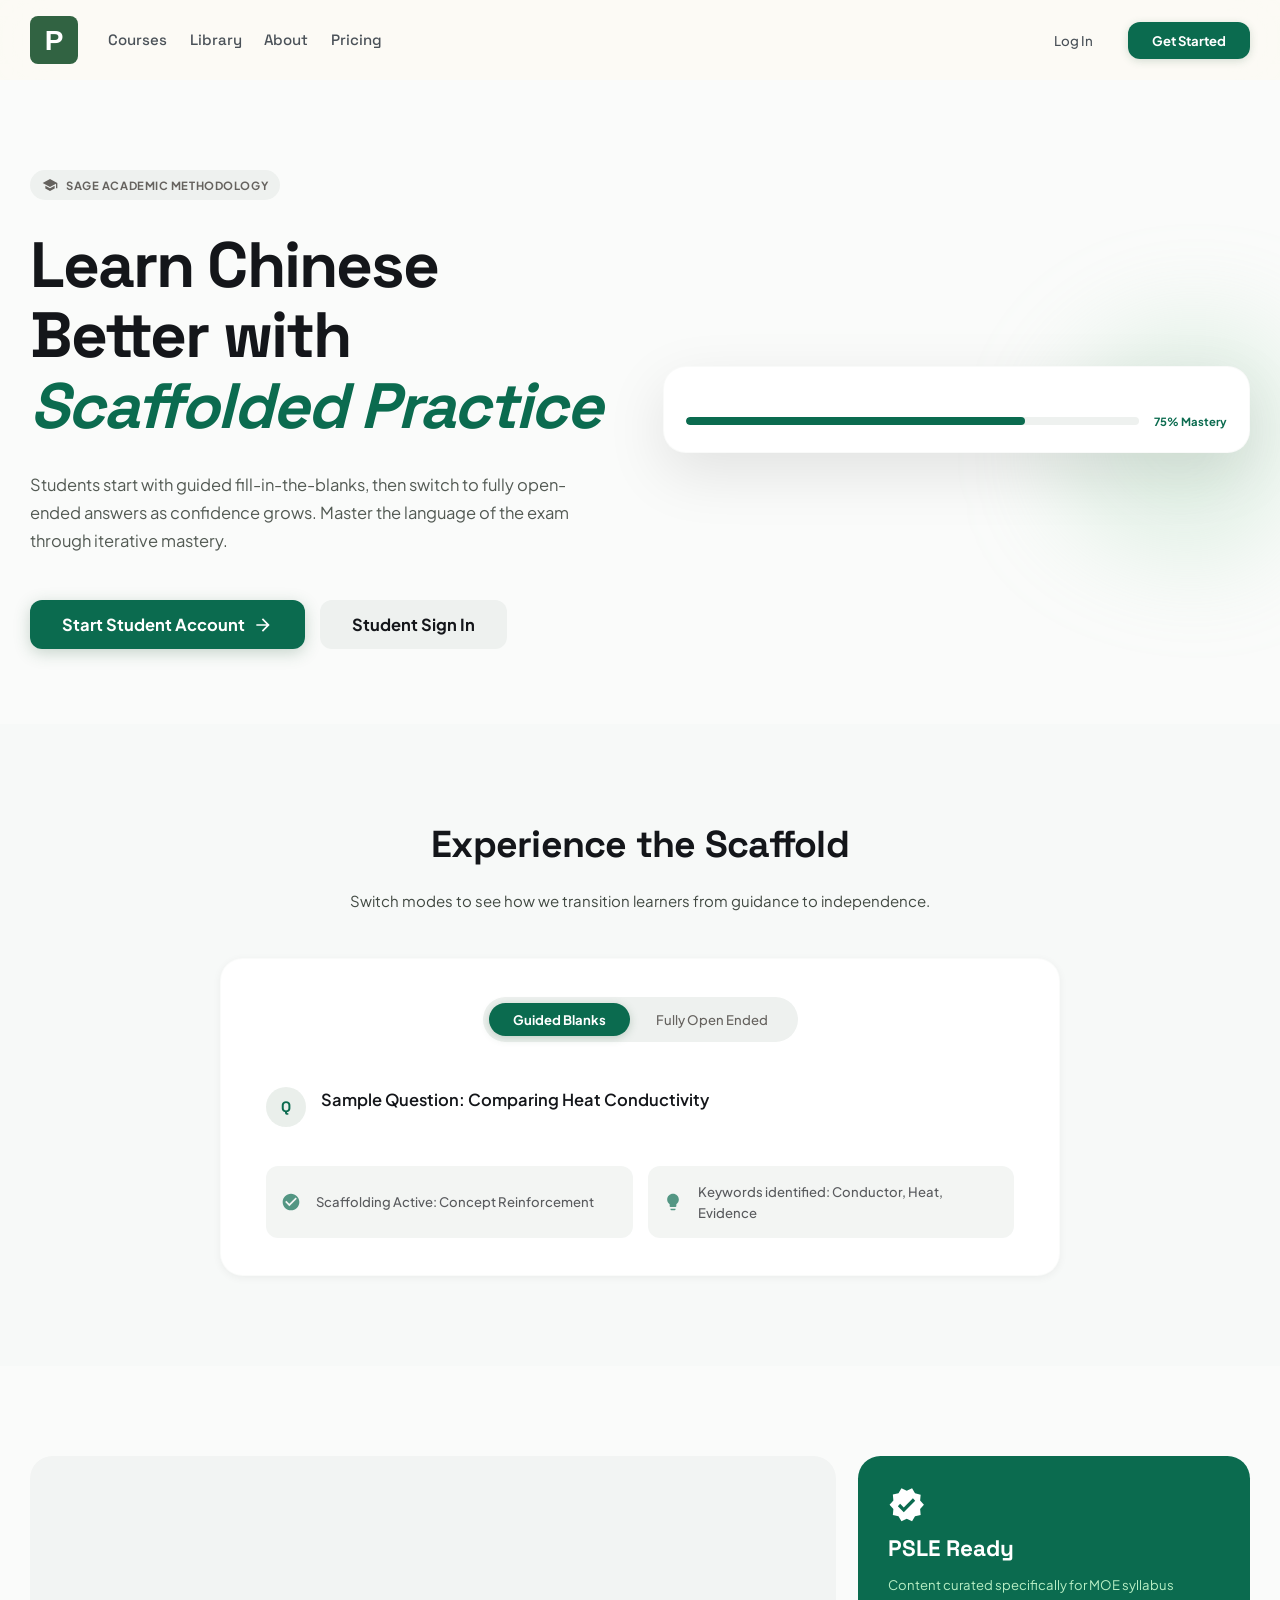
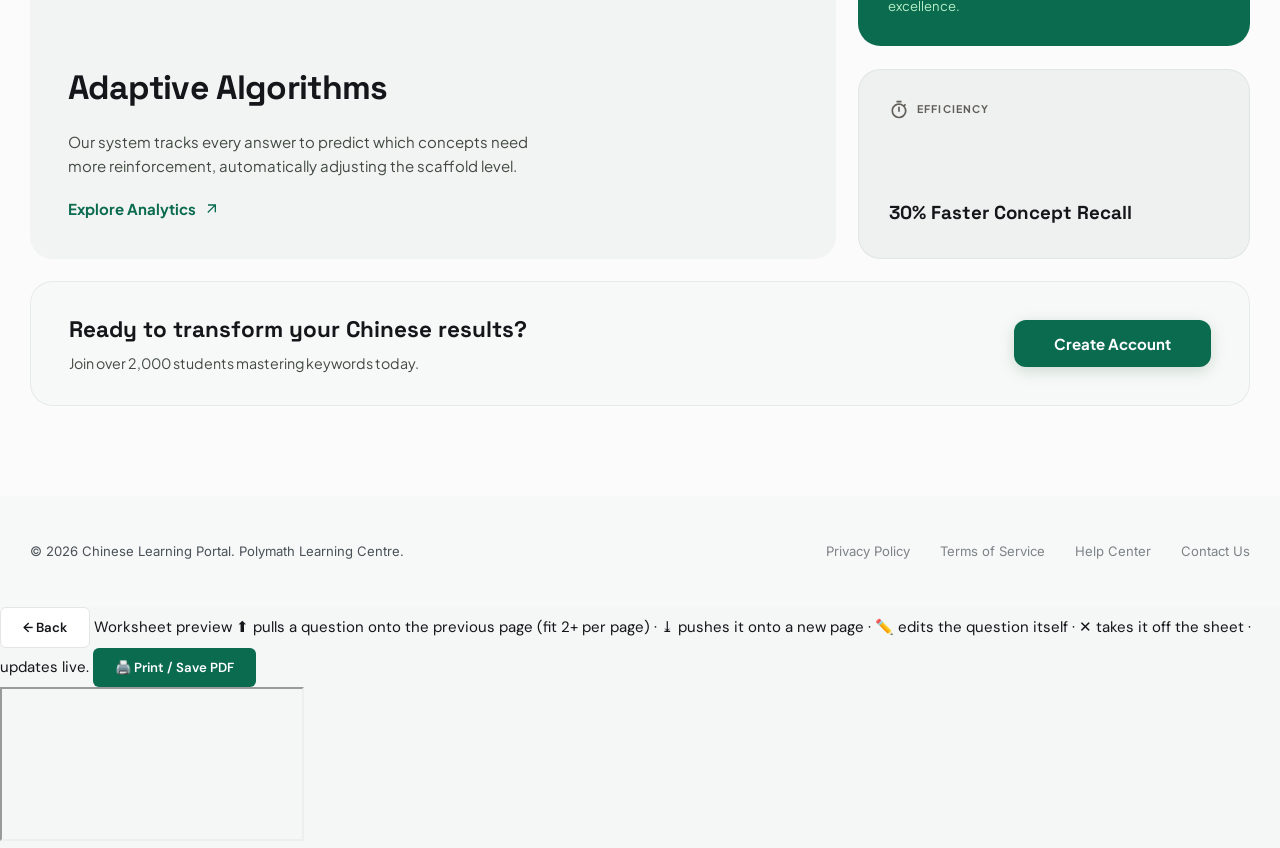
==== index.html @ 42155f30 "⏳ Give a ⚡ Rapid add batch a release date (v2.33.0) A 📅 picker beside the pad's 📚 level picker. Ever" ====
<!DOCTYPE html>
<html lang="en">
<head>
<meta charset="UTF-8">
<meta name="viewport" content="width=device-width, initial-scale=1.0">
<title>Chinese Learning Portal — Polymath Learning Centre</title>
<link rel="preconnect" href="https://dl.dropboxusercontent.com" crossorigin>
<link rel="dns-prefetch" href="https://dl.dropboxusercontent.com">
<link rel="preconnect" href="https://drive.google.com" crossorigin>
<link rel="preconnect" href="https://lh3.googleusercontent.com" crossorigin>
<link rel="preconnect" href="https://drive.usercontent.google.com" crossorigin>
<link rel="dns-prefetch" href="https://lh3.googleusercontent.com">
<!-- Start fetching the app module immediately. Without this the browser only
     discovers app.js once it has parsed its way down to the <script> tag near
     the end of the document, so the download would start hundreds of ms late. -->
<link rel="modulepreload" href="app.js">
<link rel="preconnect" href="https://fonts.googleapis.com">
<link rel="preconnect" href="https://fonts.gstatic.com" crossorigin>
<!-- EVERY screen font in ONE request, and it does not block the first paint:
     the sheet is fetched as `print` (which the browser never renders against)
     and flipped to `all` once it lands. Combined with display=swap this means
     text is on screen immediately in the fallback face and upgrades in place,
     instead of the page staying blank until Google Fonts answers — which is
     what used to hold first paint for seconds on a slow school network.
     Weight 300 is not requested: nothing in this app uses it. -->
<link rel="stylesheet" media="print" onload="this.media='all'" href="https://fonts.googleapis.com/css2?family=Cinzel:wght@500;700;900&family=DM+Sans:wght@400;500;600;700&family=Inter:wght@400;500;600&family=Plus+Jakarta+Sans:wght@400;500;600;700&family=Space+Grotesk:wght@400;500;600;700&family=Space+Mono:wght@400;700&display=swap">
<noscript><link rel="stylesheet" href="https://fonts.googleapis.com/css2?family=Cinzel:wght@500;700;900&family=DM+Sans:wght@400;500;600;700&family=Inter:wght@400;500;600&family=Plus+Jakarta+Sans:wght@400;500;600;700&family=Space+Grotesk:wght@400;500;600;700&family=Space+Mono:wght@400;700&display=swap"></noscript>
<!-- Crimson Pro is used by exactly two rules, both on the printed worksheet
     cover, so it is a genuine print-only sheet: 137 KB that a student reading
     the screen never downloads. -->
<link rel="stylesheet" media="print" href="https://fonts.googleapis.com/css2?family=Crimson+Pro:ital,wght@0,400;0,600;0,700;1,400&display=swap">

<!-- Tailwind, prebuilt. This used to be <script src="cdn.tailwindcss.com">:
     the Play CDN, which ships a full CSS compiler to the browser, scans the
     whole DOM on every load and generates this stylesheet on the student's
     phone. Tailwind's own docs say not to use it in production. The app uses
     no Tailwind utility classes at all — the only thing it needed was the
     @tailwindcss/forms base layer, which styles every input/select/checkbox
     in the app. That is what follows, generated by the real Tailwind CLI from
     the same config, and it sits where the CDN injected its <style> so the
     cascade is unchanged. Regenerate with the config in docs/tailwind/. -->
<style>*,:after,:before{--tw-border-spacing-x:0;--tw-border-spacing-y:0;--tw-translate-x:0;--tw-translate-y:0;--tw-rotate:0;--tw-skew-x:0;--tw-skew-y:0;--tw-scale-x:1;--tw-scale-y:1;--tw-pan-x: ;--tw-pan-y: ;--tw-pinch-zoom: ;--tw-scroll-snap-strictness:proximity;--tw-gradient-from-position: ;--tw-gradient-via-position: ;--tw-gradient-to-position: ;--tw-ordinal: ;--tw-slashed-zero: ;--tw-numeric-figure: ;--tw-numeric-spacing: ;--tw-numeric-fraction: ;--tw-ring-inset: ;--tw-ring-offset-width:0px;--tw-ring-offset-color:#fff;--tw-ring-color:rgba(59,130,246,.5);--tw-ring-offset-shadow:0 0 #0000;--tw-ring-shadow:0 0 #0000;--tw-shadow:0 0 #0000;--tw-shadow-colored:0 0 #0000;--tw-blur: ;--tw-brightness: ;--tw-contrast: ;--tw-grayscale: ;--tw-hue-rotate: ;--tw-invert: ;--tw-saturate: ;--tw-sepia: ;--tw-drop-shadow: ;--tw-backdrop-blur: ;--tw-backdrop-brightness: ;--tw-backdrop-contrast: ;--tw-backdrop-grayscale: ;--tw-backdrop-hue-rotate: ;--tw-backdrop-invert: ;--tw-backdrop-opacity: ;--tw-backdrop-saturate: ;--tw-backdrop-sepia: ;--tw-contain-size: ;--tw-contain-layout: ;--tw-contain-paint: ;--tw-contain-style: }::backdrop{--tw-border-spacing-x:0;--tw-border-spacing-y:0;--tw-translate-x:0;--tw-translate-y:0;--tw-rotate:0;--tw-skew-x:0;--tw-skew-y:0;--tw-scale-x:1;--tw-scale-y:1;--tw-pan-x: ;--tw-pan-y: ;--tw-pinch-zoom: ;--tw-scroll-snap-strictness:proximity;--tw-gradient-from-position: ;--tw-gradient-via-position: ;--tw-gradient-to-position: ;--tw-ordinal: ;--tw-slashed-zero: ;--tw-numeric-figure: ;--tw-numeric-spacing: ;--tw-numeric-fraction: ;--tw-ring-inset: ;--tw-ring-offset-width:0px;--tw-ring-offset-color:#fff;--tw-ring-color:rgba(59,130,246,.5);--tw-ring-offset-shadow:0 0 #0000;--tw-ring-shadow:0 0 #0000;--tw-shadow:0 0 #0000;--tw-shadow-colored:0 0 #0000;--tw-blur: ;--tw-brightness: ;--tw-contrast: ;--tw-grayscale: ;--tw-hue-rotate: ;--tw-invert: ;--tw-saturate: ;--tw-sepia: ;--tw-drop-shadow: ;--tw-backdrop-blur: ;--tw-backdrop-brightness: ;--tw-backdrop-contrast: ;--tw-backdrop-grayscale: ;--tw-backdrop-hue-rotate: ;--tw-backdrop-invert: ;--tw-backdrop-opacity: ;--tw-backdrop-saturate: ;--tw-backdrop-sepia: ;--tw-contain-size: ;--tw-contain-layout: ;--tw-contain-paint: ;--tw-contain-style: }[multiple],[type=date],[type=datetime-local],[type=email],[type=month],[type=number],[type=password],[type=search],[type=tel],[type=text],[type=time],[type=url],[type=week],input:where(:not([type])),select,textarea{-webkit-appearance:none;-moz-appearance:none;appearance:none;background-color:#fff;border-color:#6b7280;border-width:1px;border-radius:0;padding:.5rem .75rem;font-size:1rem;line-height:1.5rem;--tw-shadow:0 0 #0000}[multiple]:focus,[type=date]:focus,[type=datetime-local]:focus,[type=email]:focus,[type=month]:focus,[type=number]:focus,[type=password]:focus,[type=search]:focus,[type=tel]:focus,[type=text]:focus,[type=time]:focus,[type=url]:focus,[type=week]:focus,input:where(:not([type])):focus,select:focus,textarea:focus{outline:2px solid transparent;outline-offset:2px;--tw-ring-inset:var(--tw-empty,/*!*/ /*!*/);--tw-ring-offset-width:0px;--tw-ring-offset-color:#fff;--tw-ring-color:#2563eb;--tw-ring-offset-shadow:var(--tw-ring-inset) 0 0 0 var(--tw-ring-offset-width) var(--tw-ring-offset-color);--tw-ring-shadow:var(--tw-ring-inset) 0 0 0 calc(1px + var(--tw-ring-offset-width)) var(--tw-ring-color);box-shadow:var(--tw-ring-offset-shadow),var(--tw-ring-shadow),var(--tw-shadow);border-color:#2563eb}input::-moz-placeholder,textarea::-moz-placeholder{color:#6b7280;opacity:1}input::placeholder,textarea::placeholder{color:#6b7280;opacity:1}::-webkit-datetime-edit-fields-wrapper{padding:0}::-webkit-date-and-time-value{min-height:1.5em;text-align:inherit}::-webkit-datetime-edit{display:inline-flex}::-webkit-datetime-edit,::-webkit-datetime-edit-day-field,::-webkit-datetime-edit-hour-field,::-webkit-datetime-edit-meridiem-field,::-webkit-datetime-edit-millisecond-field,::-webkit-datetime-edit-minute-field,::-webkit-datetime-edit-month-field,::-webkit-datetime-edit-second-field,::-webkit-datetime-edit-year-field{padding-top:0;padding-bottom:0}select{background-image:url("data:image/svg+xml;charset=utf-8,%3Csvg xmlns='http://www.w3.org/2000/svg' fill='none' viewBox='0 0 20 20'%3E%3Cpath stroke='%236b7280' stroke-linecap='round' stroke-linejoin='round' stroke-width='1.5' d='m6 8 4 4 4-4'/%3E%3C/svg%3E");background-position:right .5rem center;background-repeat:no-repeat;background-size:1.5em 1.5em;padding-right:2.5rem;-webkit-print-color-adjust:exact;print-color-adjust:exact}[multiple],[size]:where(select:not([size="1"])){background-image:none;background-position:0 0;background-repeat:unset;background-size:initial;padding-right:.75rem;-webkit-print-color-adjust:unset;print-color-adjust:unset}[type=checkbox],[type=radio]{-webkit-appearance:none;-moz-appearance:none;appearance:none;padding:0;-webkit-print-color-adjust:exact;print-color-adjust:exact;display:inline-block;vertical-align:middle;background-origin:border-box;-webkit-user-select:none;-moz-user-select:none;user-select:none;flex-shrink:0;height:1rem;width:1rem;color:#2563eb;background-color:#fff;border-color:#6b7280;border-width:1px;--tw-shadow:0 0 #0000}[type=checkbox]{border-radius:0}[type=radio]{border-radius:100%}[type=checkbox]:focus,[type=radio]:focus{outline:2px solid transparent;outline-offset:2px;--tw-ring-inset:var(--tw-empty,/*!*/ /*!*/);--tw-ring-offset-width:2px;--tw-ring-offset-color:#fff;--tw-ring-color:#2563eb;--tw-ring-offset-shadow:var(--tw-ring-inset) 0 0 0 var(--tw-ring-offset-width) var(--tw-ring-offset-color);--tw-ring-shadow:var(--tw-ring-inset) 0 0 0 calc(2px + var(--tw-ring-offset-width)) var(--tw-ring-color);box-shadow:var(--tw-ring-offset-shadow),var(--tw-ring-shadow),var(--tw-shadow)}[type=checkbox]:checked,[type=radio]:checked{border-color:transparent;background-color:currentColor;background-size:100% 100%;background-position:50%;background-repeat:no-repeat}[type=checkbox]:checked{background-image:url("data:image/svg+xml;charset=utf-8,%3Csvg xmlns='http://www.w3.org/2000/svg' fill='%23fff' viewBox='0 0 16 16'%3E%3Cpath d='M12.207 4.793a1 1 0 0 1 0 1.414l-5 5a1 1 0 0 1-1.414 0l-2-2a1 1 0 0 1 1.414-1.414L6.5 9.086l4.293-4.293a1 1 0 0 1 1.414 0'/%3E%3C/svg%3E")}@media (forced-colors:active) {[type=checkbox]:checked{-webkit-appearance:auto;-moz-appearance:auto;appearance:auto}}[type=radio]:checked{background-image:url("data:image/svg+xml;charset=utf-8,%3Csvg xmlns='http://www.w3.org/2000/svg' fill='%23fff' viewBox='0 0 16 16'%3E%3Ccircle cx='8' cy='8' r='3'/%3E%3C/svg%3E")}@media (forced-colors:active) {[type=radio]:checked{-webkit-appearance:auto;-moz-appearance:auto;appearance:auto}}[type=checkbox]:checked:focus,[type=checkbox]:checked:hover,[type=radio]:checked:focus,[type=radio]:checked:hover{border-color:transparent;background-color:currentColor}[type=checkbox]:indeterminate{background-image:url("data:image/svg+xml;charset=utf-8,%3Csvg xmlns='http://www.w3.org/2000/svg' fill='none' viewBox='0 0 16 16'%3E%3Cpath stroke='%23fff' stroke-linecap='round' stroke-linejoin='round' stroke-width='2' d='M4 8h8'/%3E%3C/svg%3E");border-color:transparent;background-color:currentColor;background-size:100% 100%;background-position:50%;background-repeat:no-repeat}@media (forced-colors:active) {[type=checkbox]:indeterminate{-webkit-appearance:auto;-moz-appearance:auto;appearance:auto}}[type=checkbox]:indeterminate:focus,[type=checkbox]:indeterminate:hover{border-color:transparent;background-color:currentColor}[type=file]{background:unset;border-color:inherit;border-width:0;border-radius:0;padding:0;font-size:unset;line-height:inherit}[type=file]:focus{outline:1px solid ButtonText;outline:1px auto -webkit-focus-ring-color}.\!container{width:100%!important}.container{width:100%}@media (min-width:640px){.\!container{max-width:640px!important}.container{max-width:640px}}@media (min-width:768px){.\!container{max-width:768px!important}.container{max-width:768px}}@media (min-width:1024px){.\!container{max-width:1024px!important}.container{max-width:1024px}}@media (min-width:1280px){.\!container{max-width:1280px!important}.container{max-width:1280px}}@media (min-width:1536px){.\!container{max-width:1536px!important}.container{max-width:1536px}}.form-input,.form-multiselect,.form-select,.form-textarea{-webkit-appearance:none;-moz-appearance:none;appearance:none;background-color:#fff;border-color:#6b7280;border-width:1px;border-radius:0;padding:.5rem .75rem;font-size:1rem;line-height:1.5rem;--tw-shadow:0 0 #0000}.form-input:focus,.form-multiselect:focus,.form-select:focus,.form-textarea:focus{outline:2px solid transparent;outline-offset:2px;--tw-ring-inset:var(--tw-empty,/*!*/ /*!*/);--tw-ring-offset-width:0px;--tw-ring-offset-color:#fff;--tw-ring-color:#2563eb;--tw-ring-offset-shadow:var(--tw-ring-inset) 0 0 0 var(--tw-ring-offset-width) var(--tw-ring-offset-color);--tw-ring-shadow:var(--tw-ring-inset) 0 0 0 calc(1px + var(--tw-ring-offset-width)) var(--tw-ring-color);box-shadow:var(--tw-ring-offset-shadow),var(--tw-ring-shadow),var(--tw-shadow);border-color:#2563eb}.form-input::-moz-placeholder,.form-textarea::-moz-placeholder{color:#6b7280;opacity:1}.form-input::placeholder,.form-textarea::placeholder{color:#6b7280;opacity:1}.form-input::-webkit-datetime-edit-fields-wrapper{padding:0}.form-input::-webkit-date-and-time-value{min-height:1.5em;text-align:inherit}.form-input::-webkit-datetime-edit{display:inline-flex}.form-input::-webkit-datetime-edit,.form-input::-webkit-datetime-edit-day-field,.form-input::-webkit-datetime-edit-hour-field,.form-input::-webkit-datetime-edit-meridiem-field,.form-input::-webkit-datetime-edit-millisecond-field,.form-input::-webkit-datetime-edit-minute-field,.form-input::-webkit-datetime-edit-month-field,.form-input::-webkit-datetime-edit-second-field,.form-input::-webkit-datetime-edit-year-field{padding-top:0;padding-bottom:0}.form-select{background-image:url("data:image/svg+xml;charset=utf-8,%3Csvg xmlns='http://www.w3.org/2000/svg' fill='none' viewBox='0 0 20 20'%3E%3Cpath stroke='%236b7280' stroke-linecap='round' stroke-linejoin='round' stroke-width='1.5' d='m6 8 4 4 4-4'/%3E%3C/svg%3E");background-position:right .5rem center;background-repeat:no-repeat;background-size:1.5em 1.5em;padding-right:2.5rem;-webkit-print-color-adjust:exact;print-color-adjust:exact}.form-select:where([size]:not([size="1"])){background-image:none;background-position:0 0;background-repeat:unset;background-size:initial;padding-right:.75rem;-webkit-print-color-adjust:unset;print-color-adjust:unset}.visible{visibility:visible}.invisible{visibility:hidden}.collapse{visibility:collapse}.fixed{position:fixed}.absolute{position:absolute}.relative{position:relative}.sticky{position:sticky}.top-5{top:1.25rem}.\!block{display:block!important}.block{display:block}.inline{display:inline}.flex{display:flex}.\!table{display:table!important}.table{display:table}.flow-root{display:flow-root}.\!grid{display:grid!important}.grid{display:grid}.contents{display:contents}.\!hidden{display:none!important}.hidden{display:none}.flex-shrink,.shrink{flex-shrink:1}.grow{flex-grow:1}.border-collapse{border-collapse:collapse}.transform{transform:translate(var(--tw-translate-x),var(--tw-translate-y)) rotate(var(--tw-rotate)) skewX(var(--tw-skew-x)) skewY(var(--tw-skew-y)) scaleX(var(--tw-scale-x)) scaleY(var(--tw-scale-y))}.select-all{-webkit-user-select:all;-moz-user-select:all;user-select:all}.resize{resize:both}.flex-wrap{flex-wrap:wrap}.truncate{overflow:hidden;text-overflow:ellipsis;white-space:nowrap}.rounded{border-radius:.125rem}.border{border-width:1px}.uppercase{text-transform:uppercase}.italic{font-style:italic}.underline{text-decoration-line:underline}.shadow{--tw-shadow:0 1px 3px 0 rgba(0,0,0,.1),0 1px 2px -1px rgba(0,0,0,.1);--tw-shadow-colored:0 1px 3px 0 var(--tw-shadow-color),0 1px 2px -1px var(--tw-shadow-color);box-shadow:var(--tw-ring-offset-shadow,0 0 #0000),var(--tw-ring-shadow,0 0 #0000),var(--tw-shadow)}.outline{outline-style:solid}.ring{--tw-ring-offset-shadow:var(--tw-ring-inset) 0 0 0 var(--tw-ring-offset-width) var(--tw-ring-offset-color);--tw-ring-shadow:var(--tw-ring-inset) 0 0 0 calc(3px + var(--tw-ring-offset-width)) var(--tw-ring-color);box-shadow:var(--tw-ring-offset-shadow),var(--tw-ring-shadow),var(--tw-shadow,0 0 #0000)}.blur{--tw-blur:blur(8px)}.blur,.drop-shadow{filter:var(--tw-blur) var(--tw-brightness) var(--tw-contrast) var(--tw-grayscale) var(--tw-hue-rotate) var(--tw-invert) var(--tw-saturate) var(--tw-sepia) var(--tw-drop-shadow)}.drop-shadow{--tw-drop-shadow:drop-shadow(0 1px 2px rgba(0,0,0,.1)) drop-shadow(0 1px 1px rgba(0,0,0,.06))}.grayscale{--tw-grayscale:grayscale(100%)}.filter,.grayscale{filter:var(--tw-blur) var(--tw-brightness) var(--tw-contrast) var(--tw-grayscale) var(--tw-hue-rotate) var(--tw-invert) var(--tw-saturate) var(--tw-sepia) var(--tw-drop-shadow)}.backdrop-filter{-webkit-backdrop-filter:var(--tw-backdrop-blur) var(--tw-backdrop-brightness) var(--tw-backdrop-contrast) var(--tw-backdrop-grayscale) var(--tw-backdrop-hue-rotate) var(--tw-backdrop-invert) var(--tw-backdrop-opacity) var(--tw-backdrop-saturate) var(--tw-backdrop-sepia);backdrop-filter:var(--tw-backdrop-blur) var(--tw-backdrop-brightness) var(--tw-backdrop-contrast) var(--tw-backdrop-grayscale) var(--tw-backdrop-hue-rotate) var(--tw-backdrop-invert) var(--tw-backdrop-opacity) var(--tw-backdrop-saturate) var(--tw-backdrop-sepia)}.transition{transition-property:color,background-color,border-color,text-decoration-color,fill,stroke,opacity,box-shadow,transform,filter,-webkit-backdrop-filter;transition-property:color,background-color,border-color,text-decoration-color,fill,stroke,opacity,box-shadow,transform,filter,backdrop-filter;transition-property:color,background-color,border-color,text-decoration-color,fill,stroke,opacity,box-shadow,transform,filter,backdrop-filter,-webkit-backdrop-filter;transition-timing-function:cubic-bezier(.4,0,.2,1);transition-duration:.15s}.ease-in{transition-timing-function:cubic-bezier(.4,0,1,1)}.ease-in-out{transition-timing-function:cubic-bezier(.4,0,.2,1)}.ease-out{transition-timing-function:cubic-bezier(0,0,.2,1)}</style>
<style>
/* The @tailwindcss/forms base layer above hard-codes blue-600 (#2d6ca8) for
   input focus borders, focus rings and checkbox/radio fill. That is the one
   colour in the app the palette cannot reach through a CSS variable, and a
   blue focus ring on an emerald app looks like a bug. Overridden here, AFTER
   the prebuilt block so it wins — and kept separate so regenerating Tailwind
   never silently drops it. */
[type='text']:focus, [type='email']:focus, [type='url']:focus, [type='password']:focus,
[type='number']:focus, [type='date']:focus, [type='datetime-local']:focus, [type='month']:focus,
[type='search']:focus, [type='tel']:focus, [type='time']:focus, [type='week']:focus,
[multiple]:focus, textarea:focus, select:focus {
  border-color: var(--primary, #0b6b4f);
  --tw-ring-color: var(--primary, #0b6b4f);
}
[type='checkbox'], [type='radio'] { color: var(--primary, #0b6b4f); }
[type='checkbox']:focus, [type='radio']:focus { --tw-ring-color: var(--primary, #0b6b4f); }
</style><style>
/* ========== NEW LANDING PAGE HELPERS ========== */
@media (min-width: 768px) { .lp-desktop-nav { display: flex !important; } }
@media (max-width: 767px) {
  #landingPage section { padding-left: 1rem !important; padding-right: 1rem !important; }
  #landingPage section > div > div[style*="grid-template-columns:1fr 1fr"] { grid-template-columns: 1fr !important; }
  #landingPage section > div > div[style*="grid-template-columns:repeat(12"] { grid-template-columns: 1fr !important; }
  #landingPage section > div > div[style*="grid-template-columns:repeat(12"] > div[style*="grid-column:span 8"],
  #landingPage section > div > div[style*="grid-template-columns:repeat(12"] > div[style*="grid-column:span 4"],
  #landingPage section > div > div[style*="grid-template-columns:repeat(12"] > div[style*="grid-column:span 12"] { grid-column: span 1 !important; }
}

/* Shared question hover-preview card. This used to live inside ppStyles(),
   which only ships when the Past Papers page renders — so the preview was
   unstyled anywhere else. It is a shared component now (Past Papers AND
   Learning Objectives), so its styles belong here, once, globally. */
  #ppHover { position:fixed; z-index:4000; display:none; pointer-events:none; max-width:360px; max-height:340px; overflow:hidden; background:var(--surface,#fff); border:1px solid var(--border); border-radius:12px; box-shadow:0 8px 30px rgba(0,0,0,0.16); padding:12px 14px; font-size:0.82rem; transform:translateY(0); will-change:max-height,transform; transition:max-height .55s cubic-bezier(.16,1,.3,1), box-shadow .5s ease, transform .5s cubic-bezier(.16,1,.3,1), border-color .5s ease; }
  /* After ~4s of hovering, the partial preview blooms into a full one, then
     locks in place: it becomes interactive and scrollable so the cursor can
     move into it and read the whole question. */
  #ppHover.pp-hv-expanded { max-width:460px; max-height:86vh; overflow-y:auto; overflow-x:hidden; pointer-events:auto; box-shadow:0 22px 60px rgba(0,0,0,0.26); transform:translateY(-3px); border-color:var(--primary,#0b6b4f); overscroll-behavior:contain; transition:max-height .55s cubic-bezier(.16,1,.3,1), max-width .55s cubic-bezier(.16,1,.3,1), box-shadow .5s ease, transform .5s cubic-bezier(.16,1,.3,1), border-color .5s ease, top .5s cubic-bezier(.16,1,.3,1), left .5s cubic-bezier(.16,1,.3,1); }
  /* The whole card scrolls as one — let the preview grow to its full height. */
  #ppHover.pp-hv-expanded .pp-hv-preview { max-height:none; overflow:visible; -webkit-mask-image:none; mask-image:none; }
  #ppHover.pp-hv-expanded::-webkit-scrollbar { width:9px; }
  #ppHover.pp-hv-expanded::-webkit-scrollbar-thumb { background:rgba(0,0,0,0.22); border-radius:6px; border:2px solid var(--surface,#fff); }
  #ppHover .pp-hv-scrollhint { display:none; }
  #ppHover.pp-hv-expanded .pp-hv-scrollhint { display:block; position:sticky; bottom:-12px; margin:8px -14px -12px; padding:5px 14px; font-size:0.7rem; text-align:center; color:var(--text-muted); background:linear-gradient(transparent, var(--surface,#fff) 55%); pointer-events:none; }
  #ppHover .pp-hv-head { font-size:0.82rem; }
  #ppHover .pp-hv-topic { font-size:0.74rem; color:var(--text-muted); margin:3px 0 6px; display:flex; align-items:center; gap:5px; }
  #ppHover .pp-hv-title { font-weight:600; margin-bottom:3px; }
  #ppHover .pp-hv-detail { color:var(--text-muted); font-size:0.79rem; }
  #ppHover .pp-hv-assigned { font-weight:600; color:var(--primary,#0b6b4f); margin-bottom:6px; }
  #ppHover .pp-hv-preview { max-height:200px; overflow:hidden; -webkit-mask-image:linear-gradient(#000 78%, transparent); mask-image:linear-gradient(#000 78%, transparent); font-size:0.8rem; transition:max-height .55s cubic-bezier(.16,1,.3,1); }
  #ppHover .pp-hv-note { font-size:0.73rem; color:var(--text-muted); margin-top:7px; font-style:italic; }
  #ppHover .pp-hv-actions { margin-top:10px; }
  #ppHover .pp-hv-edit { display:inline-flex; align-items:center; gap:6px; padding:7px 14px; font-size:0.8rem; font-weight:700; color:#fff; background:var(--primary,#0b6b4f); border:none; border-radius:9px; cursor:pointer; box-shadow:0 2px 6px rgba(49,99,66,0.22); transition:background .15s, transform .1s; }
  #ppHover .pp-hv-edit:hover { background:var(--primary-dark,#085740); }
  #ppHover .pp-hv-edit:active { transform:translateY(1px); }
/* ---- 💬 Word & grammar help — the popout on a MARKED question's options ----
   Armed only after marking, by whArm() in app.js, and taken away again by
   resetOpenAnswersIn(). The ⓘ badge is the ONLY thing that tells a student the
   help is there at all, so it has to appear with the mark and go with it.
   The badge is a flex child of the option's <label> (which is inline-styled
   display:flex), not an absolutely-positioned overlay — margin-left:auto is
   what puts it on the right, and it costs the option row no extra padding. */
  .wh-badge { flex:0 0 auto; margin-left:auto; align-self:center; width:26px; height:26px; display:flex; align-items:center; justify-content:center; padding:0; border:0; border-radius:50%; background:rgba(0,0,0,0.06); color:var(--text-muted); font-size:0.95rem; line-height:1; cursor:help; transition:background .15s ease, color .15s ease, transform .15s ease; }
  .wh-badge:hover, .wh-badge:focus-visible { background:var(--accent-blue-light,#eaf1f8); color:var(--accent-blue,#2d6ca8); transform:scale(1.12); outline:none; }
  .wh-badge:focus-visible { box-shadow:0 0 0 2px var(--accent-blue,#2d6ca8); }

  #whPop { position:fixed; z-index:4200; display:none; width:min(330px, calc(100vw - 28px)); max-height:min(70vh, 460px); overflow-y:auto; overscroll-behavior:contain; background:var(--surface,#fff); border:1px solid var(--border); border-radius:14px; box-shadow:0 16px 46px rgba(0,0,0,0.17); padding:18px 20px 20px; font-size:0.87rem; line-height:1.7; color:var(--text); }
  #whPop .wh-head { display:flex; align-items:baseline; gap:9px; flex-wrap:wrap; margin-bottom:11px; }
  #whPop .wh-num { flex:0 0 auto; width:24px; height:24px; display:inline-flex; align-items:center; justify-content:center; border-radius:50%; background:var(--surface-alt,#fafbfa); border:1px solid var(--border); font-size:0.74rem; font-weight:800; color:var(--text-muted); }
  #whPop .wh-word { font-weight:700; font-size:1rem; line-height:1.45; }
  #whPop .wh-yours { font-size:0.66rem; font-weight:800; letter-spacing:0.06em; text-transform:uppercase; color:var(--accent-blue,#2d6ca8); background:var(--accent-blue-light,#eaf1f8); border-radius:999px; padding:3px 9px; }
  #whPop .wh-close { margin-left:auto; align-self:flex-start; flex:0 0 auto; width:28px; height:28px; display:flex; align-items:center; justify-content:center; padding:0; border:0; border-radius:50%; background:rgba(0,0,0,0.06); color:var(--text); font-size:0.78rem; line-height:1; cursor:pointer; }
  #whPop .wh-close:hover { background:rgba(0,0,0,0.12); }
  #whPop .wh-verdict { font-size:0.78rem; font-weight:700; padding:8px 12px; border-radius:9px; margin-bottom:15px; }
  #whPop .wh-verdict.ok { color:#166534; background:#dcfce7; }
  #whPop .wh-verdict.no { color:#991b1b; background:#fee2e2; }
  #whPop .wh-sec + .wh-sec { margin-top:15px; }
  #whPop .wh-lab { font-size:0.67rem; font-weight:800; letter-spacing:0.07em; text-transform:uppercase; color:var(--text-muted); margin-bottom:5px; }
  #whPop .wh-txt { line-height:1.75; }
  #whPop .wh-note, #whPop .wh-load { display:flex; align-items:center; gap:9px; color:var(--text-muted); font-size:0.83rem; line-height:1.6; }
  #whPop .wh-dots { display:inline-flex; gap:4px; flex:0 0 auto; }
  #whPop .wh-dots i { width:5px; height:5px; border-radius:50%; background:var(--accent-blue,#2d6ca8); animation:whBlink 1.05s infinite ease-in-out; }
  #whPop .wh-dots i:nth-child(2) { animation-delay:.16s; }
  #whPop .wh-dots i:nth-child(3) { animation-delay:.32s; }
  @keyframes whBlink { 0%, 80%, 100% { opacity:.25; } 40% { opacity:1; } }

/* ---- 🔤 Comprehension cloze — the word bank and the numbered passage -------
   Set the way the paper sets it: the instruction, then a boxed bank read DOWN
   the columns, then the passage with a rule for every blank and its number
   underneath. The number is POSITIONED, not flowed — a number on its own line
   would open a gap through the middle of every sentence carrying a blank,
   which is exactly what the paper avoids by tucking it under the rule. */
  .cb-intro { font-size:0.9rem; line-height:1.7; margin-bottom:14px; }
  .cb-bank { border-top:2px solid var(--text); border-bottom:2px solid var(--text); padding:14px 16px 16px; margin:0 0 22px; }
  .cb-bank-rule { font-weight:800; font-size:0.84rem; letter-spacing:0.01em; margin-bottom:12px; }
  .cb-bank-grid { width:100%; border-collapse:collapse; }
  .cb-bank-grid td { padding:5px 10px 5px 0; vertical-align:top; width:20%; }
  .cb-word { display:inline-block; padding:4px 10px; border-radius:8px; border:1px solid transparent; font-size:0.92rem; line-height:1.5; cursor:grab; user-select:none; transition:background .12s ease, border-color .12s ease, opacity .12s ease; }
  .cb-word b { font-weight:700; margin-right:3px; }
  .cb-word:hover, .cb-word:focus-visible { background:var(--accent-blue-light,#eaf1f8); border-color:var(--accent-blue,#2d6ca8); outline:none; }
  .cb-word.picked { background:var(--accent-blue,#2d6ca8); border-color:var(--accent-blue,#2d6ca8); color:#fff; }
  .cb-word.used { opacity:0.42; text-decoration:line-through; cursor:pointer; background:transparent; border-color:transparent; }
  .cb-word.static { cursor:default; }
  .cb-word.static:hover { background:transparent; border-color:transparent; }

  /* The passage. The extra line-height is what leaves room for the numbers. */
  .cb-passage { font-size:0.96rem; line-height:3.1; text-align:justify; }
  .cb-slot { position:relative; display:inline-block; min-width:130px; margin:0 3px; padding:0 6px; text-align:center; vertical-align:baseline; border-bottom:1.5px solid var(--text); cursor:pointer; transition:background .12s ease, border-color .12s ease; }
  .cb-slot-fill { display:inline-block; min-height:1.2em; font-size:0.92rem; line-height:1.4; }
  .cb-slot-num { position:absolute; left:0; right:0; top:100%; font-size:0.76rem; font-weight:700; line-height:1.5; color:var(--text-muted); pointer-events:none; }
  .cb-slot.over { background:var(--accent-blue-light,#eaf1f8); border-bottom-color:var(--accent-blue,#2d6ca8); }
  .cb-slot.filled { border-bottom-color:var(--accent-blue,#2d6ca8); }
  .cb-slot.right { background:#dcfce7; border-bottom-color:#16a34a; }
  .cb-slot.wrong { background:#fee2e2; border-bottom-color:#dc2626; }
  .cb-slot.static { cursor:default; }
  .cb-slot:focus-visible { outline:2px solid var(--accent-blue,#2d6ca8); outline-offset:2px; }

  .cb-actions { display:flex; gap:10px; flex-wrap:wrap; align-items:center; margin:26px 0 4px; }
  .cb-hint { font-size:0.8rem; color:var(--text-muted); line-height:1.6; }
  .cb-feedback { margin:6px 0 4px; }
  .cb-fb-list { display:flex; flex-wrap:wrap; gap:6px 16px; margin-top:8px; font-size:0.85rem; color:var(--text-muted); }

  /* The block editor's live preview and its controls. */
  .cb-ed-row { display:flex; gap:20px; flex-wrap:wrap; align-items:center; margin:16px 0 4px; }
  .cb-ed-field { font-size:0.85rem; font-weight:600; display:flex; align-items:center; gap:9px; }
  .cb-ed-check { font-size:0.85rem; display:flex; align-items:center; gap:9px; line-height:1.5; cursor:pointer; }
  .cb-ed-check input { appearance:auto; -webkit-appearance:auto; width:15px; height:15px; flex:0 0 auto; cursor:pointer; }
  .cb-ed-warn { font-size:0.8rem; color:#7a5410; background:#fdf4e3; border:1px solid #e0b768; border-radius:8px; padding:8px 12px; margin-bottom:10px; line-height:1.6; }
  .cb-ed-prev { border:1px solid var(--border); border-radius:12px; padding:18px 20px 26px; background:var(--surface-alt,#fafbfa); }
  .cb-ed-prev .cb-passage { line-height:2.8; }

/* ---- 🔗 词语搭配 — a numbered word table, then brackets to fill ------------
   Set the way the paper sets it: the instruction, the boxed table read ACROSS
   (1 2 3 on the first row, 4 5 6 on the second), then one item a line with a
   drop-down where the paper prints its bracket.

   The bracket is a DROP-DOWN for the reason the 短文填空 blanks are — this is
   answered on a school phone, and a number typed into a box is a number that
   can be typed wrong. Every option carries the paper's number as well as the
   word, because the marking scheme answers "7（3）". */
  .wm-intro { font-size:0.9rem; line-height:1.7; margin-bottom:16px; }
  .wm-bank { width:100%; border-collapse:collapse; border:1.5px solid var(--text); margin:0 0 22px; }
  .wm-bank td { border:1px solid var(--text); padding:10px 14px; font-size:0.95rem; line-height:1.6; vertical-align:middle; }
  .wm-bank td b { font-weight:700; margin-right:6px; }
  .wm-items { display:flex; flex-direction:column; gap:14px; }
  .wm-q { display:flex; flex-wrap:wrap; align-items:center; gap:8px; font-size:0.98rem; line-height:1.9; }
  .wm-num { min-width:2.1em; font-weight:800; font-size:0.9rem; color:var(--text-muted); }
  .wm-phrase { display:inline-flex; flex-wrap:wrap; align-items:center; gap:4px; }
  .wm-side { white-space:nowrap; }
  /* appearance:auto is NOT optional: Tailwind's preflight sets it to none,
     which takes the arrow off and leaves something that does not read as a
     control at all. Same trap as a bare checkbox. */
  .wm-pick {
    appearance:auto; -webkit-appearance:auto;
    max-width:min(15em, 60vw);
    padding:3px 7px;
    border:1px solid var(--accent-blue,#2d6ca8); border-radius:8px;
    background:var(--surface,#fff); color:var(--text,#14161a);
    font-family:inherit; font-size:0.95rem; line-height:1.6; cursor:pointer;
  }
  .wm-pick:focus-visible { outline:2px solid var(--accent-blue,#2d6ca8); outline-offset:2px; }
  .wm-pick:disabled { opacity:1; cursor:default; }
  .wm-q.done .wm-pick { background:var(--accent-blue-light,#eaf1f8); font-weight:600; }
  .wm-q.right .wm-pick { border-color:#16a34a; background:#dcfce7; color:#14532d; }
  .wm-q.wrong .wm-pick { border-color:#dc2626; background:#fee2e2; color:#7f1d1d; }
  .wm-q.right .wm-num { color:#16a34a; }
  .wm-q.wrong .wm-num { color:#dc2626; }
  .wm-q.unkeyed .wm-num { opacity:0.6; }
  /* The right answer stands beside the item it belongs to — a list at the foot
     makes the student count rows back up to find which one it was. */
  .wm-ans { color:#16a34a; font-weight:700; font-size:0.9rem; }
  .wm-actions { display:flex; gap:10px; flex-wrap:wrap; align-items:center; margin:26px 0 4px; }
  .wm-hint { font-size:0.8rem; color:var(--text-muted); line-height:1.6; }
  .wm-feedback { margin:6px 0 4px; }
  .wm-fb-list { display:flex; flex-wrap:wrap; gap:6px 16px; margin-top:8px; font-size:0.85rem; color:var(--text-muted); }
  /* The block editor's preview and its answer chips. */
  .wm-ed-slot { font-weight:700; color:var(--accent-blue,#2d6ca8); }
  .wm-ed-slot.bad { color:#dc2626; }
  .wm-ed-word { font-size:0.85rem; color:var(--text-muted); }
  .wm-key-row { display:flex; flex-wrap:wrap; align-items:center; gap:6px; padding:8px 10px; border:1px solid var(--border); border-radius:10px; background:var(--surface-alt,#fafbfa); }
  .wm-key-row > b { min-width:2em; font-size:0.85rem; color:var(--text-muted); }
  .wm-key-phrase { min-width:6.5em; font-size:0.9rem; margin-right:6px; }
  .wm-key-opt {
    display:inline-flex; align-items:baseline; gap:4px;
    padding:4px 10px; border:1px solid var(--border); border-radius:8px;
    background:var(--surface,#fff); color:var(--text,#14161a);
    font-family:inherit; font-size:0.9rem; cursor:pointer;
  }
  .wm-key-opt i { font-style:normal; font-weight:700; color:var(--text-muted); font-size:0.8rem; }
  .wm-key-opt:hover { border-color:var(--accent-blue,#2d6ca8); }
  .wm-key-opt.on { border-color:#16a34a; background:#dcfce7; color:#14532d; font-weight:700; }
  .wm-key-opt.on i { color:#14532d; }
  .wm-key-todo { font-size:0.78rem; color:#b45309; }

/* ---- 📝 短文填空 — one passage, options in brackets at every blank ---------
   Set the way the paper sets it: the instruction, then the passage running
   straight on with each blank's number and a DROP-DOWN holding that blank's
   four choices. Unlike the word-bank cloze above there is no bank and no rule
   to fill — the choices belong to the blank, so nothing is positioned and the
   passage keeps an ordinary reading line-height.

   The paper prints the four choices inline in full-width brackets and so does
   the printed worksheet; the SCREEN collapses them into the drop-down, because
   a passage of five blanks read on a phone is otherwise more options than
   prose. Screen and paper differ here on purpose. */
  .cm-intro { font-size:0.9rem; line-height:1.7; margin-bottom:16px; }
  .cm-passage { font-size:0.98rem; line-height:2.5; text-align:justify; }
  .cm-blank { display:inline; white-space:nowrap; }
  .cm-num { display:inline-block; min-width:1.5em; font-weight:800; font-size:0.9rem; margin:0 2px; }
  /* The blank is a DROP-DOWN (v2.3.0). The options used to print inline in
     their brackets, as the paper sets them; on a five-blank passage that is
     eighty characters of choices threaded through the prose, and the sentence
     the student is meant to be reading for meaning disappears into it. The
     PRINTED worksheet still sets them the paper's way — cmPrintHtml.

     appearance:auto is NOT optional: Tailwind's preflight sets it to none,
     which takes the arrow off and leaves something that does not read as a
     control at all. Same trap as a bare checkbox. */
  .cm-pick {
    appearance:auto; -webkit-appearance:auto;
    max-width:min(15em, 60vw);
    padding:2px 6px; margin:0 2px;
    border:1px solid var(--accent-blue,#2d6ca8); border-radius:8px;
    background:var(--surface,#fff); color:var(--text,#14161a);
    font-family:inherit; font-size:0.95rem; line-height:1.6; cursor:pointer;
    vertical-align:baseline;
  }
  .cm-pick:focus-visible { outline:2px solid var(--accent-blue,#2d6ca8); outline-offset:2px; }
  .cm-blank.done .cm-pick { background:var(--accent-blue-light,#eaf1f8); font-weight:600; }
  .cm-blank.right .cm-pick { border-color:#16a34a; background:#dcfce7; color:#14532d; }
  .cm-blank.wrong .cm-pick { border-color:#dc2626; background:#fee2e2; color:#7f1d1d; }
  .cm-pick:disabled { opacity:1; cursor:default; }
  /* After marking, the right answer stands beside the blank it belongs to —
     "you were wrong" without "this was right" teaches nothing, and a list at
     the bottom of the passage makes the student count blanks back up to find
     which one it was. */
  .cm-ans { color:#16a34a; font-weight:700; font-size:0.9rem; margin-left:4px; }
  .cm-blank.right .cm-num { color:#16a34a; }
  .cm-blank.wrong .cm-num { color:#dc2626; }
  .cm-blank.unkeyed .cm-num { color:var(--text-muted); opacity:0.6; }

  .cm-actions { display:flex; gap:10px; flex-wrap:wrap; align-items:center; margin:26px 0 4px; }
  .cm-hint { font-size:0.8rem; color:var(--text-muted); line-height:1.6; }
  .cm-feedback { margin:6px 0 4px; }
  .cm-fb-list { display:flex; flex-wrap:wrap; gap:6px 16px; margin-top:8px; font-size:0.85rem; color:var(--text-muted); }

  /* The block editor: the answer is TICKED here, never typed as a `*`. */
  .cm-ed-field { font-size:0.85rem; font-weight:600; display:flex; align-items:center; gap:9px; }
  .cm-ed-field input { width:92px; }
  .cm-key-wrap { display:flex; flex-direction:column; gap:8px; }
  .cm-key-row { display:flex; flex-wrap:wrap; align-items:center; gap:6px; padding:8px 10px; border:1px solid var(--border); border-radius:10px; background:var(--surface-alt,#fafbfa); }
  .cm-key-row > b { min-width:2em; font-size:0.85rem; color:var(--text-muted); }
  .cm-key-opt {
    display:inline-flex; align-items:baseline; gap:4px;
    padding:4px 10px; border:1px solid var(--border); border-radius:8px;
    background:var(--surface,#fff); color:var(--text,#14161a);
    font-family:inherit; font-size:0.9rem; cursor:pointer;
  }
  .cm-key-opt i { font-style:normal; font-size:0.72rem; color:var(--text-muted); }
  .cm-key-opt:hover { border-color:var(--accent-blue,#2d6ca8); }
  .cm-key-opt.on { background:#dcfce7; border-color:#16a34a; color:#14532d; font-weight:700; }
  .cm-key-opt.on i { color:#16a34a; }
  .cm-key-todo { font-size:0.76rem; color:#7a5410; background:#fdf4e3; border:1px solid #e0b768; border-radius:7px; padding:2px 8px; }
  .cm-ed-prev { border:1px solid var(--border); border-radius:12px; padding:18px 20px; background:var(--surface-alt,#fafbfa); font-size:0.95rem; line-height:2.4; text-align:justify; }
  .cm-ed-blank b, .cm-readonly b { font-weight:800; margin:0 3px; }
  .cm-ed-blank span, .cm-readonly span { margin:0 4px; }
  .cm-ed-blank span.on, .cm-readonly span.on { background:#dcfce7; border-radius:6px; padding:1px 5px; font-weight:700; }
  .cm-ed-bad { color:#dc2626; font-weight:700; }
/* ---- ✍️ Synthesis & transformation — rewrite using the word given ---------
   One box, because the AI marks the sentence as a whole. When the paper GIVES
   the opening it is printed beside the box rather than typed into it, and
   _openAnswerText puts it back before marking. */
  .sy-block { border:1px solid var(--border); border-radius:12px; padding:18px 20px 16px; background:var(--surface,#fff); }
  .sy-given { font-size:0.95rem; line-height:1.7; margin-bottom:18px; }
  .sy-answer-row { display:flex; gap:10px; align-items:flex-start; }
  /* The answer is written across the paper's RULES, not into a box: one line to
     click and type on, the word provided printed where the paper prints it, and
     the next rule underneath. `.sy-line` is the rule — a bottom border and
     nothing else, so the caret sits ON the line the way a pen would. It is what
     the marking paths paint, so it must keep border-color free for them. */
  .sy-lines { flex:1; min-width:0; display:flex; flex-direction:column; gap:16px; }
  .sy-line-row { display:flex; align-items:baseline; gap:10px; }
  .sy-line {
    flex:1; min-width:80px; appearance:none; -webkit-appearance:none;
    border:0; border-bottom:1.5px solid var(--rule,#aeb4b0); border-radius:0;
    background:transparent; color:var(--text);
    font-family:inherit; font-size:0.98rem; line-height:1.8;
    padding:2px 4px 4px; outline:none; transition:border-color .12s ease;
  }
  .sy-line::placeholder { color:var(--text-muted); opacity:.65; font-size:0.9rem; }
  .sy-line:hover:not(:disabled) { border-bottom-color:var(--text-muted); cursor:text; }
  .sy-line:focus { border-bottom-width:2px; border-bottom-color:var(--primary,#0b6b4f); padding-bottom:3px; }
  .sy-line:disabled { color:var(--text); opacity:1; background:transparent; }
  /* Printed on the paper, never typed — so never inside the rule.
     _openAnswerText puts all three back before the answer is marked. */
  .sy-lead, .sy-cue-end { flex:0 0 auto; font-size:0.98rem; font-weight:600; white-space:nowrap; }
  .sy-stop { flex:0 0 auto; font-size:0.98rem; font-weight:600; margin-left:-6px; }
  .sy-meta { display:flex; gap:12px; align-items:center; flex-wrap:wrap; margin-top:11px; }
  .sy-marks { font-size:0.72rem; font-weight:800; letter-spacing:0.05em; text-transform:uppercase; color:var(--text-muted); }
  .sy-hint { font-size:0.79rem; color:var(--text-muted); line-height:1.6; }
  .sy-model { font-size:0.88rem; line-height:1.7; margin-top:10px; color:var(--primary,#0b6b4f); }
  /* The editor's preview draws the same rules, unwritable. */
  .sy-rule { flex:1; min-width:120px; border-bottom:1.5px solid var(--text); height:1.7em; }
  .sy-ed-label { display:block; font-size:0.85rem; font-weight:600; margin-bottom:7px; }
  .sy-ed-label span { font-weight:400; color:var(--text-muted); }
  .sy-ed-row { display:flex; gap:16px; flex-wrap:wrap; align-items:flex-start; margin-top:14px; }
  .sy-ed-prev { border:1px solid var(--border); border-radius:12px; padding:16px 18px; background:var(--surface-alt,#fafbfa); }

/* ---- 📑 The passage + sub-questions dialog --------------------------------
   `.confirm-dialog` is declared LATE and sets max-width:400px, padding and
   text-align:center — so this uses BOTH classes to override all three. */
  .confirm-dialog.pb-dialog { max-width:820px; text-align:left; max-height:90vh; overflow-y:auto; }
  .pb-label { display:block; font-size:0.85rem; font-weight:600; margin-bottom:7px; }
  .pb-label span { font-weight:400; color:var(--text-muted); }
  .pb-input { width:100%; box-sizing:border-box; font-family:ui-monospace, SFMono-Regular, Menlo, monospace; font-size:0.86rem; line-height:1.65; resize:vertical; }
  .pb-key-row { display:flex; gap:10px; align-items:center; flex-wrap:wrap; }
  .pb-key-row input { flex:1; min-width:200px; }
  .pb-preview { margin-top:22px; border:1px solid var(--border); border-radius:12px; padding:18px 20px; background:var(--surface-alt,#fafbfa); max-height:44vh; overflow-y:auto; }
  .pb-empty { font-size:0.85rem; color:var(--text-muted); line-height:1.7; }
  .pb-sec-label { font-size:0.68rem; font-weight:800; letter-spacing:0.07em; text-transform:uppercase; color:var(--text-muted); margin:4px 0 8px; }
  .pb-sec-label + .pb-row, .pb-passage + .pb-sec-label { margin-top:18px; }
  .pb-passage { font-size:0.88rem; line-height:1.9; text-align:justify; margin-bottom:6px; }
  .pb-row { display:flex; gap:14px; align-items:flex-start; padding:12px 0; border-top:1px solid var(--border); }
  .pb-row-n { flex:0 0 auto; width:58px; font-weight:800; font-size:0.9rem; padding-top:5px; }
  /* The paper's own number, kept in view so the author can check the order
     against the scan even though the part itself is lettered. */
  .pb-row-was { display:block; font-weight:600; font-size:0.66rem; letter-spacing:0.04em; text-transform:uppercase; color:var(--text-muted); margin-top:3px; }
  .pb-row.over { opacity:0.5; }
  .pb-row.over .pb-row-n { color:var(--accent-red,#b23b36); }
  .pb-row-opts { flex:1; display:flex; flex-direction:column; gap:4px; min-width:0; }
  /* A 阅读理解 question carries its own wording, and the author has to be able
     to see WHICH question they are ticking an option for. */
  .pb-row-q { font-size:0.88rem; line-height:1.65; font-weight:600; margin-bottom:4px; }
  .pb-opt { display:flex; gap:9px; align-items:flex-start; padding:5px 9px; border:1px solid transparent; border-radius:8px; font-size:0.87rem; line-height:1.5; cursor:pointer; }
  .pb-opt:hover { background:var(--surface,#fff); }
  .pb-opt.on { background:#dcfce7; border-color:#16a34a; }
  .pb-opt input { appearance:auto; -webkit-appearance:auto; width:15px; height:15px; flex:0 0 auto; margin-top:2px; cursor:pointer; }
  .qpart-bar-num { display:inline-flex; align-items:center; gap:8px; font-size:0.82rem; color:var(--text-muted); }
  .qpart-bar-num input { width:74px; padding:5px 8px; font-size:0.82rem; border:1px solid var(--border); border-radius:7px; background:var(--surface,#fff); color:var(--text); }
/* ---- 🎯 The learning-objective chips on a question, and their picker ----
   These live on the CREATE page, not inside the Learning Objectives page's
   injected loStyles(), so they belong here, once, globally. The names are
   deliberately NOT .lo-chip / .lo-pick-row: those already mean something else
   on that page (a filter chip, a question row), and reusing them would restyle
   it from underneath. */
  .qlo-chips { display:flex; gap:8px; flex-wrap:wrap; align-items:center; min-height:28px; }
  .qlo-empty { font-size:0.82rem; color:var(--text-muted); line-height:1.6; }
  .qlo-chip { display:inline-flex; align-items:center; gap:8px; max-width:100%; font-size:0.78rem; line-height:1.4; border:1px solid var(--border); background:var(--surface-alt,#fafbfa); border-radius:999px; padding:6px 8px 6px 12px; }
  .qlo-chip b { font-size:0.7rem; font-weight:700; color:var(--primary,#0b6b4f); letter-spacing:0.03em; }
  .qlo-chip > span { overflow:hidden; text-overflow:ellipsis; white-space:nowrap; max-width:320px; }
  .qlo-chip button { border:0; background:none; color:var(--text-muted); font-size:0.95rem; line-height:1; cursor:pointer; padding:2px 5px; border-radius:6px; }
  .qlo-chip button:hover { background:rgba(0,0,0,0.07); color:var(--text); }
  /* An objective the list no longer has. Kept on the question and shown as
     itself rather than quietly dropped. */
  .qlo-chip.gone { border-style:dashed; opacity:0.72; }
  .qlop-group { font-size:0.72rem; font-weight:800; letter-spacing:0.07em; text-transform:uppercase; color:var(--text-muted); background:var(--surface-alt,#fafbfa); padding:9px 16px; border-bottom:1px solid var(--border); position:sticky; top:0; z-index:1; }
  .qlop-row { display:flex; align-items:flex-start; gap:12px; padding:12px 16px; border-bottom:1px solid var(--border); cursor:pointer; }
  .qlop-row:last-child { border-bottom:0; }
  .qlop-row:hover { background:var(--surface-alt,#fafbfa); }
  .qlop-row.on { background:var(--primary-light,#eaf3ef); }
  /* Tailwind's preflight sets appearance:none on form controls, which renders a
     bare checkbox as an invisible white box. */
  .qlop-row input { appearance:auto; -webkit-appearance:auto; width:17px; height:17px; min-width:17px; margin:2px 0 0; flex:0 0 auto; accent-color:var(--primary,#0b6b4f); cursor:pointer; }
  .qlop-main { flex:1 1 auto; min-width:0; display:flex; flex-direction:column; gap:3px; }
  .qlop-title { font-size:0.88rem; font-weight:600; line-height:1.45; }
  .qlop-sub { font-size:0.78rem; color:var(--text-muted); line-height:1.55; }
  .qlop-empty { padding:26px 16px; text-align:center; font-size:0.85rem; color:var(--text-muted); }
.material-symbols-outlined {
  display: inline-block;
  vertical-align: middle;
  line-height: 1;
  width: 1em;
  height: 1em;
  flex: none;
}
.material-symbols-outlined > svg { display: block; width: 100%; height: 100%; fill: currentColor; }
.lp-asymmetric-blob { border-radius: 60% 40% 30% 70% / 60% 30% 70% 40%; }
/* Demo toggle active/inactive state for new landing page */
#landingPage #landingDemoBtnBlanks.active,
#landingPage #landingDemoBtnOpen.active {
  background: #0b6b4f !important; color: #ffffff !important; box-shadow: 0 2px 8px rgba(49,99,66,0.25) !important;
}
#landingPage #landingDemoBtnBlanks:not(.active),
#landingPage #landingDemoBtnOpen:not(.active) {
  background: transparent !important; color: #65625e !important; box-shadow: none !important;
}
/* ========== CSS VARIABLES & RESET ========== */
/* ---- The two floating helpers ------------------------------------------
   Ai-nstein and the 🔍 look-up lens share one corner, and the lens sits
   directly above him — so his size is a TOKEN rather than a number typed into
   the three rules that key off it (the panel's offset, the daily-quest chip's,
   and the lens's). His CSS is injected from app.js at runtime and reads these
   same tokens, which is what stops the two drifting apart. */
:root {
  --ainstein-size: 66px;    /* was 88 — he is a helper, not the page */
  --ainstein-edge: 18px;    /* his margin from the corner */
  --ainstein-gap: 12px;     /* between him and whatever sits above him */
  --lu-size: 44px;
}
@media (max-width: 560px) {
  :root { --ainstein-size: 54px; --ainstein-edge: 14px; --lu-size: 40px; }
}

:root {
  /* ---- Ink & Emerald ----------------------------------------------------
     Cool neutral greys, near-black ink, ONE jewel emerald doing the accent
     work. The premium feel comes from value contrast and restraint, not from
     decoration: this palette deliberately has two accent hues where the old
     one had seven. If you need to distinguish more than two things, reach for
     weight, size or position before reaching for another colour. */
  --bg: #f5f7f6;
  --surface: #ffffff;
  --surface-alt: #fafbfa;
  --border: #e3e6e4;
  --border-focus: #0b6b4f;
  /* A ruled line to write ON, not a container edge — darker than --border, or
     the paper's rules read as a faint seam and nothing invites a click. */
  --rule: #aeb4b0;
  --text: #14161a;
  --text-muted: #666c71;
  --text-light: #7f868b;   /* 3.7:1 on white — the lightest that still clears WCAG AA for non-essential text */
  --primary: #0b6b4f;
  --primary-hover: #085740;
  --primary-dark: #064834;
  --primary-light: #e4f1ec;
  /* The one warm accent — brass. Sparingly: AI actions, highlights. */
  --accent: #c08a2e;
  --accent-light: #fdf4e3;
  /* Semantic. These earn their hue: right/wrong, and the five syllabus themes
     (a categorical scale, so they must stay tellable apart). */
  --accent-red: #b23b36;
  --accent-red-light: #fbeceb;
  --accent-blue: #2d6ca8;
  --accent-blue-light: #eaf1f8;
  --accent-orange: #b7791f;
  --accent-orange-light: #fdf4e3;
  --accent-purple: #6b4fa0;
  --accent-purple-light: #f1edf8;
  --accent-teal: #2f7f7a;
  --accent-teal-light: #e8f4f3;
  --accent-green: #0f7a5a;
  --accent-green-light: #e4f1ec;
  --accent-peach: #b55a2b;
  --accent-peach-light: #fbeee4;
  --yellow-highlight: #fdf0b8;
  --yellow-border: #d8bf52;
  /* Layered shadows — depth without weight (house style). */
  --shadow-sm: 0 1px 2px rgba(16,22,26,0.05), 0 2px 8px rgba(16,22,26,0.05);
  --shadow-md: 0 1px 3px rgba(16,22,26,0.05), 0 4px 14px rgba(16,22,26,0.07);
  --shadow-lg: 0 4px 8px rgba(16,22,26,0.06), 0 14px 38px rgba(16,22,26,0.11);
  --radius-sm: 6px;
  --radius-md: 10px;
  --radius-lg: 14px;
  --radius-xl: 20px;
  --transition: 0.2s ease;
}

* { margin: 0; padding: 0; box-sizing: border-box; }
html { font-size: 15px; }
body {
  font-family: 'DM Sans', sans-serif;
  background: var(--bg);
  color: var(--text);
  min-height: 100vh;
  line-height: 1.6;
}

/* ========== SCROLLBAR ========== */
::-webkit-scrollbar { width: 6px; height: 6px; }
::-webkit-scrollbar-track { background: transparent; }
::-webkit-scrollbar-thumb { background: var(--border); border-radius: 10px; }
::-webkit-scrollbar-thumb:hover { background: var(--text-muted); }

/* ========== LAYOUT ========== */
.app-wrapper { display: flex; min-height: 100vh; }

/* ========== SIDEBAR ========== */
.sidebar {
  width: 260px;
  background: var(--text);
  color: #fff;
  padding: 0;
  display: flex;
  flex-direction: column;
  position: fixed;
  top: 0;
  left: 0;
  bottom: 0;
  z-index: 100;
  transition: transform var(--transition);
}
.sidebar-brand {
  padding: 18px 20px;
  border-bottom: 1px solid rgba(255,255,255,0.08);
  display: flex;
  align-items: center;
  gap: 12px;
}
.sidebar-collapse-btn {
  margin-left: auto;
  width: 28px; height: 28px;
  flex-shrink: 0;
  display: flex;
  align-items: center;
  justify-content: center;
  background: rgba(255,255,255,0.06);
  border: 1px solid rgba(255,255,255,0.12);
  border-radius: var(--radius-sm);
  color: rgba(255,255,255,0.6);
  cursor: pointer;
  transition: all var(--transition);
}
.sidebar-collapse-btn:hover { background: rgba(255,255,255,0.14); color: #fff; }
.sidebar-collapse-btn svg { width: 15px; height: 15px; }
/* Desktop: collapsing the sidebar slides it away so the content area gets the full width */
@media (min-width: 769px) {
  body.sidebar-collapsed .sidebar { transform: translateX(-100%); }
  body.sidebar-collapsed .main-content { margin-left: 0; }
  body.sidebar-collapsed .mobile-toggle { display: flex; }
}
.sidebar-brand-logo {
  width: 40px;
  height: 40px;
  object-fit: contain;
  flex-shrink: 0;
  border-radius: 8px;
}
.sidebar-brand-text h1 {
  font-size: 1.1rem;
  font-weight: 700;
  letter-spacing: -0.02em;
  margin: 0;
}
.sidebar-brand-text span {
  font-family: 'Space Mono', monospace;
  font-size: 0.65rem;
  color: rgba(255,255,255,0.4);
  text-transform: uppercase;
  letter-spacing: 0.1em;
  display: block;
  margin-top: 3px;
}
.sidebar-nav {
  flex: 1;
  padding: 16px 12px;
  overflow-y: auto;
}
.nav-section-label {
  font-family: 'Space Mono', monospace;
  font-size: 0.65rem;
  text-transform: uppercase;
  letter-spacing: 0.12em;
  color: rgba(255,255,255,0.3);
  padding: 16px 12px 8px;
}
.nav-item {
  display: flex;
  align-items: center;
  gap: 12px;
  padding: 10px 14px;
  border-radius: var(--radius-sm);
  cursor: pointer;
  font-size: 0.88rem;
  font-weight: 500;
  color: rgba(255,255,255,0.6);
  transition: all var(--transition);
  margin-bottom: 2px;
}
.nav-item:hover { background: rgba(255,255,255,0.06); color: rgba(255,255,255,0.9); }
.nav-item.active { background: var(--primary); color: #fff; }
.nav-item svg { width: 18px; height: 18px; flex-shrink: 0; }
.nav-item .badge {
  margin-left: auto;
  background: rgba(255,255,255,0.15);
  padding: 1px 8px;
  border-radius: 10px;
  font-size: 0.72rem;
  font-family: 'Space Mono', monospace;
}
/* ── BOOKMARKS ───────────────────────────────────────────────────────────
   The sidebar is long. Every item carries a star, and starred ones are
   mirrored into a band at the very top so the three or four things a child
   actually uses are always the first things they see. The originals stay
   where they are — the menu never rearranges itself under them, which is
   what makes a "moved" item hard to find again. */
.nav-bookmarks {
  display: none;
  margin: 0 0 14px;
  padding: 10px 8px 8px;
  border-radius: var(--radius-sm);
  background: linear-gradient(135deg, rgba(251,191,36,0.16), rgba(251,191,36,0.05));
  border: 1px solid rgba(251,191,36,0.34);
  box-shadow: inset 0 0 0 1px rgba(255,255,255,0.03);
}
.nav-bookmarks.show { display: block; }
.nav-bookmarks-title {
  display: flex;
  align-items: center;
  gap: 7px;
  padding: 0 8px 8px;
  font-size: 0.68rem;
  font-weight: 800;
  letter-spacing: 0.12em;
  text-transform: uppercase;
  color: #fbbf24;
}
.nav-bookmarks .nav-item { margin-bottom: 1px; }
.nav-bookmarks .nav-item:hover { background: rgba(251,191,36,0.14); }
/* The star: invisible until you go looking for it, so it never competes with
   the item's own label — but always lit once an item is bookmarked. */
.nav-star {
  margin-left: auto;
  flex-shrink: 0;
  width: 24px;
  height: 24px;
  display: flex;
  align-items: center;
  justify-content: center;
  border: none;
  border-radius: 7px;
  background: transparent;
  color: rgba(255,255,255,0.35);
  font-size: 0.92rem;
  line-height: 1;
  cursor: pointer;
  opacity: 0;
  transition: opacity .15s ease, color .15s ease, background .15s ease, transform .15s ease;
}
.nav-item:hover .nav-star, .nav-star:focus-visible { opacity: 1; }
.nav-star:hover { background: rgba(255,255,255,0.12); color: #fbbf24; transform: scale(1.15); }
.nav-star.on { opacity: 1; color: #fbbf24; }
.nav-item .badge + .nav-star { margin-left: 6px; }
/* A badge already claims margin-left:auto, so the star must not fight it. */
.nav-item .badge ~ .nav-star { margin-left: 6px; }
@media (hover: none) {
  .nav-star { opacity: 0.55; }   /* touch devices have no hover to reveal it */
}

/* PSLE Papers — highlighted in gold so the real-exam material stands out */
.nav-item.nav-psle {
  color: #ffd97a;
  font-weight: 700;
  background: linear-gradient(90deg, rgba(245,158,11,0.20), rgba(245,158,11,0.05));
  border: 1px solid rgba(245,158,11,0.45);
}
.nav-item.nav-psle svg { color: #fbbf24; }
.nav-item.nav-psle:hover {
  background: linear-gradient(90deg, rgba(245,158,11,0.32), rgba(245,158,11,0.12));
  color: #ffe6a3;
}
.nav-item.nav-psle.active {
  background: linear-gradient(90deg, #b45309, #d97706);
  border-color: #f59e0b;
  color: #fff;
}
.nav-item.nav-psle.active svg { color: #fff; }
.nav-psle-star { margin-left: auto; font-size: 0.8rem; color: #fbbf24; }
.nav-item.nav-psle.active .nav-psle-star { color: #fff; }
.sidebar-footer {
  padding: 16px 20px;
  border-top: 1px solid rgba(255,255,255,0.08);
  display: flex;
  align-items: center;
  gap: 10px;
  font-size: 0.82rem;
  color: rgba(255,255,255,0.5);
}
.app-version-badge {
  padding: 0 20px 12px;
  font-family: 'Space Mono', monospace;
  font-size: 0.66rem;
  letter-spacing: 0.05em;
  color: rgba(255,255,255,0.4);
}
.avatar {
  width: 32px; height: 32px;
  border-radius: 50%;
  background: var(--primary);
  display: flex; align-items: center; justify-content: center;
  font-weight: 700; font-size: 0.78rem; color: #fff;
}

/* ========== MAIN CONTENT ========== */
.main-content {
  margin-left: 260px;
  flex: 1;
  min-height: 100vh;
  transition: margin-left var(--transition);
}
.page-header {
  background: var(--surface);
  border-bottom: 1px solid var(--border);
  padding: 20px 36px;
  display: flex;
  align-items: center;
  justify-content: space-between;
  position: sticky;
  top: 0;
  z-index: 50;
}
.page-header h2 {
  font-size: 1.3rem;
  font-weight: 700;
  letter-spacing: -0.02em;
}
.page-header .subtitle {
  font-size: 0.82rem;
  color: var(--text-muted);
  margin-top: 2px;
}
.page-body {
  padding: 28px 36px;
  max-width: 900px;
}

/* ========== FORM ELEMENTS ========== */
.form-group { margin-bottom: 20px; }
.form-label {
  display: block;
  font-size: 0.8rem;
  font-weight: 600;
  text-transform: uppercase;
  letter-spacing: 0.06em;
  color: var(--text-muted);
  margin-bottom: 6px;
}
.form-input, .form-select {
  width: 100%;
  padding: 10px 14px;
  border: 1.5px solid var(--border);
  border-radius: var(--radius-sm);
  font-family: inherit;
  font-size: 0.92rem;
  background: var(--surface);
  color: var(--text);
  transition: border-color var(--transition), box-shadow var(--transition);
  outline: none;
}
.form-input:focus, .form-select:focus {
  border-color: var(--primary);
  box-shadow: 0 0 0 3px var(--primary-light);
}
.form-select {
  cursor: pointer;
  appearance: none;
  background-image: url("data:image/svg+xml,%3Csvg xmlns='http://www.w3.org/2000/svg' width='16' height='16' fill='%237a756d' viewBox='0 0 16 16'%3E%3Cpath d='M4.5 6l3.5 4 3.5-4z'/%3E%3C/svg%3E");
  background-repeat: no-repeat;
  background-position: right 12px center;
  padding-right: 36px;
}
.form-row {
  display: grid;
  grid-template-columns: 1fr 1fr;
  gap: 16px;
}
.form-row-3 {
  display: grid;
  grid-template-columns: 1fr 1.5fr 1fr;
  gap: 16px;
}
optgroup {
  font-weight: 700;
  color: var(--text-muted);
  font-size: 0.85rem;
}
option {
  font-weight: 400;
  color: var(--text);
  padding: 4px 0;
}

/* ========== BLOCKS AREA ========== */
.blocks-container {
  margin-top: 24px;
}
.blocks-list {
  display: flex;
  flex-direction: column;
  gap: 14px;
}

/* Block Card */
.block-card {
  background: var(--surface);
  border: 1.5px solid var(--border);
  border-radius: var(--radius-md);
  overflow: hidden;
  transition: box-shadow var(--transition), border-color var(--transition);
  position: relative;
}
.block-card:hover {
  box-shadow: var(--shadow-sm);
}
.block-card.dragging {
  opacity: 0.35;
  border-style: dashed;
  border-color: var(--primary);
  box-shadow: none;
  transform: scale(0.99);
}
.block-card.drop-above {
  border-top: 3px solid var(--primary);
  margin-top: -1px;
}
.block-card.drop-below {
  border-bottom: 3px solid var(--primary);
  margin-bottom: -1px;
}
.block-header {
  display: flex;
  align-items: center;
  justify-content: space-between;
  padding: 8px 14px;
  border-bottom: 1px solid var(--border);
  background: var(--surface-alt);
}
.block-type-badge {
  display: flex;
  align-items: center;
  gap: 6px;
  font-family: 'Space Mono', monospace;
  font-size: 0.7rem;
  text-transform: uppercase;
  letter-spacing: 0.08em;
  font-weight: 700;
  padding: 3px 10px;
  border-radius: 4px;
}
.block-type-badge.text-badge { background: var(--accent-blue-light); color: var(--accent-blue); }
.block-type-badge.image-badge { background: var(--accent-purple-light); color: var(--accent-purple); }
.block-type-badge.answer-badge { background: var(--primary-light); color: var(--primary); }
.block-type-badge.explanation-badge { background: var(--accent-orange-light); color: var(--accent-orange); }
.block-type-badge.video-badge { background: var(--accent-red-light); color: var(--accent-red); }
.block-type-badge.plainanswer-badge { background: #e0f2f1; color: #00897b; }
.block-type-badge.table-badge { background: var(--accent-teal-light); color: var(--accent-teal); }
.block-type-badge svg { width: 13px; height: 13px; }

.block-actions {
  display: flex;
  align-items: center;
  gap: 4px;
}
.block-action-btn {
  width: 28px; height: 28px;
  display: flex; align-items: center; justify-content: center;
  border: none; background: transparent;
  border-radius: var(--radius-sm);
  cursor: pointer;
  color: var(--text-muted);
  transition: all var(--transition);
}
.block-action-btn:hover { background: rgba(0,0,0,0.05); color: var(--text); }
.block-action-btn.delete:hover { background: var(--accent-red-light); color: var(--accent-red); }
.block-action-btn svg { width: 15px; height: 15px; }

.drag-handle {
  cursor: grab;
  color: var(--text-light);
  display: flex;
  padding: 4px;
}
.drag-handle:active { cursor: grabbing; }

.block-body {
  padding: 14px;
}

/* Text Block Toolbar */
.text-toolbar {
  display: flex;
  align-items: center;
  gap: 2px;
  padding: 6px 10px;
  border-bottom: 1px solid var(--border);
  flex-wrap: wrap;
}
.toolbar-btn {
  width: 30px; height: 30px;
  display: flex; align-items: center; justify-content: center;
  border: 1px solid transparent;
  background: transparent;
  border-radius: 4px;
  cursor: pointer;
  color: var(--text);
  font-size: 0.82rem;
  font-weight: 700;
  transition: all var(--transition);
}
.toolbar-btn:hover { background: var(--surface-alt); border-color: var(--border); }
.toolbar-btn.active { background: var(--primary-light); border-color: var(--primary); color: var(--primary); }
.toolbar-divider {
  width: 1px;
  height: 20px;
  background: var(--border);
  margin: 0 4px;
}
.toolbar-select {
  padding: 4px 8px;
  border: 1px solid var(--border);
  border-radius: 4px;
  font-family: inherit;
  font-size: 0.78rem;
  background: var(--surface);
  cursor: pointer;
  outline: none;
}

/* Content Editable */
.content-editable {
  min-height: 80px;
  padding: 12px 12px 10px;
  outline: none;
  font-size: 0.92rem;
  line-height: 1.7;
  color: var(--text);
  border-bottom: 2px solid var(--border);
  transition: border-color var(--transition), background var(--transition);
}
.content-editable:empty::before {
  content: attr(data-placeholder);
  color: var(--text-light);
  pointer-events: none;
}
.content-editable:focus {
  border-bottom-color: var(--primary);
  background: rgba(74, 124, 89, 0.04);
  border-radius: 0 0 var(--radius-sm) var(--radius-sm);
}

/* Image Block */
.image-url-input {
  display: flex;
  align-items: center;
  gap: 8px;
}
.image-url-input input {
  flex: 1;
}
.image-paste-zone {
  border: 2px dashed var(--border);
  border-radius: var(--radius-sm);
  padding: 16px;
  margin-bottom: 8px;
  text-align: center;
  font-size: 0.85rem;
  color: var(--text-muted);
  background: var(--surface-alt, #f7f9f8);
  cursor: pointer;
  outline: none;
  transition: border-color 0.15s, background 0.15s, color 0.15s;
}
.image-paste-zone:hover, .image-paste-zone:focus, .image-paste-zone.dragover {
  border-color: var(--primary);
  background: var(--primary-light, #e8f5e9);
  color: var(--primary);
}
.image-paste-zone.uploading {
  border-style: solid;
  border-color: var(--accent-blue, #1565c0);
  color: var(--accent-blue, #1565c0);
}
/* ⚡ Rapid add has TWO ways in, and which one a device gets is decided here.
   A phone has no Ctrl/⌘+V, nothing on its clipboard to paste and nothing to
   drag, so the pad was a box that could not be filled: `.rapid-touch` shows
   the camera and the gallery instead. `(pointer: coarse)` is the whole gate —
   on a mouse the pad is byte-for-byte the box it always was, and a touchscreen
   laptop driven by a trackpad still reports a fine pointer, so it keeps the
   paste pad too. */
.rapid-touch { display: none; }
@media (pointer: coarse) {
  .rapid-desk { display: none; }
  p.rapid-touch { display: block; }
  span.rapid-touch { display: inline; }
  .rapid-upload-row.rapid-touch {
    display: flex;
    gap: 10px;
    flex-wrap: wrap;
    justify-content: center;
    margin-top: 14px;
  }
  .rapid-upload-row .btn { flex: 1 1 44%; justify-content: center; }
}
/* The level this BATCH is being filed at. A level is not a field on a question
   here — it is read off the topic (getTopicLevel) — so this picker narrows the
   list of topics the AI may choose from rather than stamping a number. It sits
   above the pad because it applies to everything queued after it, and an
   author who reads it only after pasting forty screenshots has filed forty
   questions at the wrong level. */
.rapid-level {
  display: flex;
  flex-direction: column;
  gap: 8px;
  padding: 14px 16px;
  margin-bottom: 16px;
  border: 1px solid var(--border);
  border-radius: 12px;
  background: var(--surface-alt);
}
.rapid-level.on { border-color: var(--primary); background: var(--primary-light); }
.rapid-level label { display: flex; align-items: baseline; gap: 8px; flex-wrap: wrap; font-size: 0.82rem; }
.rapid-level label b { font-weight: 700; }
.rapid-level label span { color: var(--text-muted); font-size: 0.76rem; line-height: 1.6; }
.rapid-level select,
.rapid-level input[type="date"] {
  padding: 8px 12px;
  border: 1.5px solid var(--border);
  border-radius: 10px;
  background: var(--surface);
  font-family: inherit;
  font-size: 0.84rem;
  color: var(--text);
}
.rapid-release-row { display: flex; align-items: center; gap: 10px; flex-wrap: wrap; }
.rapid-release-row .btn { font-size: 0.78rem; padding: 6px 12px; }
/* A scheduled batch is the one setting on this pad that can make forty
   questions invisible to the whole school, so it says so in its own colour
   rather than borrowing the level picker's. */
.rapid-level.rapid-release.on { border-color: #6366f1; background: #eef2ff; }

/* ⏳ Held back by a ⚡ Rapid add batch date — the Scheduled Questions page. */
.bsq-wrap { margin-bottom: 22px; }
.bsq-intro {
  display: flex;
  flex-direction: column;
  gap: 6px;
  padding: 14px 18px;
  margin-bottom: 14px;
  border: 1px solid #a5b4fc;
  border-radius: 12px;
  background: #eef2ff;
  color: #3730a3;
  font-size: 0.84rem;
  line-height: 1.65;
}
.bsq-intro b { font-size: 0.9rem; }
.bsq-intro span { color: #4338ca; opacity: 0.95; }
.bsq-group {
  border: 1px solid var(--border);
  border-radius: 14px;
  background: var(--surface);
  margin-bottom: 14px;
  overflow: hidden;
}
.bsq-head {
  display: flex;
  align-items: center;
  justify-content: space-between;
  gap: 16px;
  flex-wrap: wrap;
  padding: 14px 18px;
  background: var(--surface-alt);
  border-bottom: 1px solid var(--border);
}
.bsq-date { font-weight: 700; font-size: 0.94rem; color: var(--text); }
.bsq-when { font-weight: 500; color: var(--text-muted); font-size: 0.82rem; }
.bsq-count { margin-top: 4px; font-size: 0.78rem; color: var(--text-muted); line-height: 1.6; }
.bsq-head-actions { display: flex; align-items: center; gap: 10px; flex-wrap: wrap; }
.bsq-move {
  display: flex;
  align-items: center;
  gap: 8px;
  font-size: 0.78rem;
  color: var(--text-muted);
}
.bsq-move input[type="date"] {
  padding: 6px 10px;
  border: 1.5px solid var(--border);
  border-radius: 9px;
  background: var(--surface);
  font-family: inherit;
  font-size: 0.78rem;
  color: var(--text);
}
.bsq-btn { font-size: 0.78rem; padding: 6px 12px; }
.bsq-list { padding: 6px 18px 14px; }
.bsq-row {
  display: flex;
  align-items: center;
  gap: 14px;
  flex-wrap: wrap;
  padding: 10px 0;
  border-bottom: 1px solid var(--border);
}
.bsq-row:last-child { border-bottom: none; }
.bsq-title { flex: 1 1 240px; font-size: 0.86rem; font-weight: 600; color: var(--text); }
.bsq-meta { display: flex; align-items: center; gap: 6px; flex-wrap: wrap; }
.bsq-more { padding: 10px 0 2px; font-size: 0.78rem; color: var(--text-muted); }
.image-preview {
  margin-top: 10px;
  border-radius: var(--radius-sm);
  overflow: hidden;
  border: 1px solid var(--border);
  max-height: 460px;
  display: flex;
  align-items: center;
  justify-content: center;
  background: var(--surface-alt);
}
.image-preview img {
  max-width: 100%;
  max-height: 460px;
  object-fit: contain;
}
.image-error {
  padding: 20px;
  text-align: center;
  color: var(--accent-orange);
  font-size: 0.85rem;
}
.image-error svg { width: 20px; height: 20px; margin-bottom: 6px; }

/* Table Block */
.table-controls {
  display: flex;
  align-items: center;
  gap: 10px;
  margin-bottom: 10px;
}
.table-controls label {
  font-size: 0.82rem;
  color: var(--text-muted);
}
.table-controls input[type="number"] {
  width: 60px;
  padding: 5px 8px;
  border: 1.5px solid var(--border);
  border-radius: 4px;
  font-family: inherit;
  font-size: 0.85rem;
  text-align: center;
  outline: none;
}
.table-controls input[type="number"]:focus {
  border-color: var(--primary);
}
.editable-table {
  width: 100%;
  border-collapse: separate;
  border-spacing: 0;
  border: 1.5px solid var(--border);
  border-radius: var(--radius-sm);
  table-layout: fixed;
}
.editable-table th, .editable-table td {
  border-right: 1px solid var(--border);
  border-bottom: 1px solid var(--border);
  padding: 8px 12px;
  text-align: left;
  font-size: 0.88rem;
  position: relative;
  vertical-align: top;
  word-break: break-word;
  overflow-wrap: break-word;
  box-sizing: border-box;
}
.editable-table th:last-child, .editable-table td:last-child {
  border-right: none;
}
.editable-table tbody tr:last-child th,
.editable-table tbody tr:last-child td {
  border-bottom: none;
}
.editable-table td[contenteditable],
.editable-table th[contenteditable] {
  outline: none;
  cursor: text;
}
.editable-table td[contenteditable]:focus,
.editable-table th[contenteditable]:focus {
  background: var(--primary-light);
}
.editable-table td.table-cell-selected,
.editable-table th.table-cell-selected {
  background: #d0e8ff !important;
  box-shadow: inset 0 0 0 2px var(--accent-blue);
}
/* Color palette in toolbar */
.table-color-palette {
  display: flex;
  flex-wrap: wrap;
  gap: 2px;
  align-items: center;
}
.table-color-swatch {
  width: 18px;
  height: 18px;
  border-radius: 3px;
  border: 1.5px solid var(--border);
  cursor: pointer;
  transition: transform 0.1s, box-shadow 0.1s;
  flex-shrink: 0;
  position: relative;
}
.table-color-swatch:hover {
  transform: scale(1.25);
  box-shadow: 0 1px 4px rgba(0,0,0,0.25);
  z-index: 2;
}
.table-color-swatch.no-color {
  background: #fff url("data:image/svg+xml,%3Csvg xmlns='http://www.w3.org/2000/svg' viewBox='0 0 18 18'%3E%3Cline x1='0' y1='0' x2='18' y2='18' stroke='%23e03e3e' stroke-width='2'/%3E%3C/svg%3E") center/cover;
}
.table-color-more-btn {
  width: 18px;
  height: 18px;
  border-radius: 3px;
  border: 1.5px solid var(--border);
  background: var(--surface);
  cursor: pointer;
  display: flex;
  align-items: center;
  justify-content: center;
  font-size: 0.7rem;
  color: var(--text-muted);
  font-weight: 700;
  transition: all var(--transition);
  flex-shrink: 0;
  position: relative;
}
.table-color-more-btn:hover {
  border-color: var(--primary);
  color: var(--primary);
}
.table-color-more-picker {
  position: absolute;
  top: calc(100% + 4px);
  left: 0;
  background: var(--surface);
  border: 1.5px solid var(--border);
  border-radius: var(--radius-sm);
  padding: 6px;
  box-shadow: var(--shadow-lg);
  z-index: 500;
  display: none;
}
.table-color-more-picker.active { display: block; }
/* Small number inputs in toolbar */
.table-toolbar-input {
  width: 42px;
  height: 26px;
  border: 1px solid var(--border);
  border-radius: 4px;
  font-size: 0.72rem;
  font-family: 'Space Mono', monospace;
  text-align: center;
  background: var(--surface);
  color: var(--text);
  padding: 0 3px;
}
.table-toolbar-input:focus { outline: none; border-color: var(--primary); }

/* Table Grid Popup (size selector) */
.table-grid-popup-wrapper {
  position: relative;
  display: inline-block;
}
.table-grid-popup {
  position: absolute;
  bottom: calc(100% + 8px);
  left: 0;
  background: var(--surface);
  border: 1.5px solid var(--border);
  border-radius: var(--radius-md);
  padding: 12px;
  box-shadow: var(--shadow-lg);
  z-index: 200;
  display: none;
}
.table-grid-popup.active {
  display: block;
}
.table-grid-popup-label {
  text-align: center;
  font-size: 0.78rem;
  font-weight: 600;
  color: var(--text-muted);
  margin-bottom: 8px;
  font-family: 'Space Mono', monospace;
}
.table-grid {
  display: grid;
  grid-template-columns: repeat(8, 24px);
  grid-template-rows: repeat(8, 24px);
  gap: 2px;
}
.table-grid-cell {
  width: 24px;
  height: 24px;
  border: 1.5px solid var(--border);
  border-radius: 3px;
  background: var(--surface);
  cursor: pointer;
  transition: all 0.1s;
}
.table-grid-cell.highlighted {
  background: var(--accent-teal-light);
  border-color: var(--accent-teal);
}

/* Advanced Table Toolbar */
.table-advanced-toolbar {
  display: flex;
  align-items: center;
  gap: 3px;
  padding: 6px 10px;
  border-bottom: 1px solid var(--border);
  flex-wrap: wrap;
  background: var(--surface-alt);
}
.table-toolbar-group {
  display: flex;
  align-items: center;
  gap: 2px;
}
.table-toolbar-label {
  font-family: 'Space Mono', monospace;
  font-size: 0.65rem;
  text-transform: uppercase;
  letter-spacing: 0.05em;
  color: var(--text-light);
  font-weight: 700;
  margin-right: 3px;
  white-space: nowrap;
}
.table-toolbar-btn {
  min-width: 28px;
  height: 28px;
  display: flex;
  align-items: center;
  justify-content: center;
  border: 1px solid transparent;
  background: transparent;
  border-radius: 4px;
  cursor: pointer;
  color: var(--text);
  font-size: 0.75rem;
  font-weight: 600;
  transition: all var(--transition);
  padding: 0 5px;
  white-space: nowrap;
  font-family: inherit;
}
.table-toolbar-btn:hover {
  background: var(--surface);
  border-color: var(--border);
}
.table-toolbar-btn.active {
  background: var(--primary-light);
  border-color: var(--primary);
  color: var(--primary);
}
.table-toolbar-divider {
  width: 1px;
  height: 20px;
  background: var(--border);
  margin: 0 5px;
}
.table-toolbar-color-input {
  width: 28px;
  height: 28px;
  border: 1px solid var(--border);
  border-radius: 4px;
  cursor: pointer;
  padding: 2px;
  background: var(--surface);
}
.table-toolbar-color-input::-webkit-color-swatch-wrapper { padding: 0; }
.table-toolbar-color-input::-webkit-color-swatch { border: none; border-radius: 2px; }
.table-hint {
  width: 100%;
  font-size: 0.7rem;
  color: var(--text-light);
  font-style: italic;
  margin-top: 2px;
  padding: 0 2px;
}

/* Table drag-to-resize */
.table-resize-wrapper {
  position: relative;
}
.table-col-resize-handle {
  position: absolute;
  top: 0;
  width: 7px;
  margin-left: -3px;
  cursor: col-resize;
  z-index: 10;
  user-select: none;
}
.table-col-resize-handle:hover,
.table-col-resize-handle.active {
  background: rgba(59, 130, 246, 0.3);
}
.table-row-resize-handle {
  position: absolute;
  left: 0;
  width: 100%;
  height: 7px;
  margin-top: -3px;
  cursor: row-resize;
  z-index: 10;
  user-select: none;
}
.table-row-resize-handle:hover,
.table-row-resize-handle.active {
  background: rgba(59, 130, 246, 0.3);
}

/* Table border presets */
.editable-table[data-border="none"] { border: none !important; }
.editable-table[data-border="none"] th,
.editable-table[data-border="none"] td { border: none !important; }
.editable-table[data-border="outer"] th,
.editable-table[data-border="outer"] td { border: none !important; }
.editable-table[data-border="outer"] { border: 2px solid var(--border) !important; }
.editable-table[data-border="inner"] { border: none !important; }
.editable-table[data-border="inner"] th,
.editable-table[data-border="inner"] td { border-right: 1px solid var(--border) !important; border-bottom: 1px solid var(--border) !important; }
.editable-table[data-border="inner"] th:last-child,
.editable-table[data-border="inner"] td:last-child { border-right: none !important; }
.editable-table[data-border="inner"] tbody tr:last-child th,
.editable-table[data-border="inner"] tbody tr:last-child td { border-bottom: none !important; }
.editable-table[data-border="header-row"] { border: none !important; }
.editable-table[data-border="header-row"] th,
.editable-table[data-border="header-row"] td { border: none !important; border-bottom: 1px solid var(--border) !important; }
.editable-table[data-border="header-row"] tbody tr:last-child th,
.editable-table[data-border="header-row"] tbody tr:last-child td { border-bottom: none !important; }
.editable-table[data-border="all"] th,
.editable-table[data-border="all"] td { border-right: 1px solid var(--border) !important; border-bottom: 1px solid var(--border) !important; }
.editable-table[data-border="all"] th:last-child,
.editable-table[data-border="all"] td:last-child { border-right: none !important; }
.editable-table[data-border="all"] tbody tr:last-child th,
.editable-table[data-border="all"] tbody tr:last-child td { border-bottom: none !important; }

/* Special Characters Popup */
.special-chars-popup {
  position: absolute;
  background: var(--surface);
  border: 1.5px solid var(--border);
  border-radius: var(--radius-md);
  padding: 10px;
  box-shadow: var(--shadow-lg);
  z-index: 300;
  display: none;
  max-width: 280px;
}
.special-chars-popup.active {
  display: block;
}
.special-chars-grid {
  display: grid;
  grid-template-columns: repeat(8, 30px);
  gap: 2px;
}
.special-char-btn {
  width: 30px;
  height: 30px;
  display: flex;
  align-items: center;
  justify-content: center;
  border: 1px solid var(--border);
  border-radius: 4px;
  background: var(--surface);
  cursor: pointer;
  font-size: 0.9rem;
  transition: all var(--transition);
}
.special-char-btn:hover {
  background: var(--accent-teal-light);
  border-color: var(--accent-teal);
}

/* Answer Block - CER Framework */
.cer-section {
  margin-bottom: 14px;
}
.cer-label {
  font-family: 'Space Mono', monospace;
  font-size: 0.72rem;
  text-transform: uppercase;
  letter-spacing: 0.08em;
  font-weight: 700;
  margin-bottom: 6px;
  padding: 3px 10px;
  border-radius: 4px;
  display: inline-block;
}
.cer-label.claim-label { background: var(--accent-blue-light); color: var(--accent-blue); }
.cer-label.evidence-label { background: var(--accent-orange-light); color: var(--accent-orange); }
.cer-label.reasoning-label { background: var(--primary-light); color: var(--primary); }

.cer-textarea {
  width: 100%;
  min-height: 60px;
  padding: 10px 12px;
  border: 1.5px solid var(--border);
  border-radius: var(--radius-sm);
  font-family: inherit;
  font-size: 0.9rem;
  line-height: 1.6;
  resize: vertical;
  outline: none;
  transition: border-color var(--transition);
}
.cer-textarea:focus {
  border-color: var(--primary);
  box-shadow: 0 0 0 3px var(--primary-light);
}

/* Plain Answer Block */
.plain-answer-textarea {
  width: 100%;
  min-height: 100px;
  padding: 12px;
  border: 1.5px solid var(--border);
  border-radius: var(--radius-sm);
  font-family: inherit;
  font-size: 0.9rem;
  line-height: 1.6;
  resize: vertical;
  outline: none;
  transition: border-color var(--transition);
}
.plain-answer-textarea:focus {
  border-color: #00897b;
  box-shadow: 0 0 0 3px #e0f2f1;
}

/* ========== ADD BLOCK BUTTONS ========== */
.add-block-row {
  display: flex;
  align-items: center;
  gap: 8px;
  flex-wrap: wrap;
  margin-top: 20px;
  padding-top: 20px;
  border-top: 1.5px dashed var(--border);
}

/* Slim "+" bar between block cards to insert a block at that exact spot. */
.block-insert-bar {
  display: flex;
  flex-direction: column;
  align-items: center;
  margin: 2px 0;
}
.block-insert-toggle {
  width: 26px;
  height: 22px;
  display: inline-flex;
  align-items: center;
  justify-content: center;
  border-radius: 999px;
  border: 1px solid var(--border);
  background: var(--surface-container, #eef1ef);
  color: var(--text-muted);
  cursor: pointer;
  opacity: 0.35;
  transition: opacity 0.15s, background 0.15s, color 0.15s, border-color 0.15s;
}
.block-insert-bar:hover .block-insert-toggle { opacity: 1; }
.block-insert-toggle:hover {
  background: var(--primary-light, #e8f5e9);
  color: var(--primary);
  border-color: var(--primary);
}
.block-insert-bar.open .block-insert-toggle {
  opacity: 1;
  background: var(--primary);
  color: #fff;
  border-color: var(--primary);
}
.block-insert-menu {
  display: none;
  flex-wrap: wrap;
  gap: 5px;
  justify-content: center;
  margin-top: 6px;
  padding: 6px;
  background: var(--surface-container-low, #f7f9f8);
  border: 1px solid var(--border);
  border-radius: 10px;
}
.block-insert-bar.open .block-insert-menu { display: flex; }
.block-insert-btn {
  padding: 5px 10px;
  font-size: 0.78rem;
  font-weight: 600;
  border-radius: 7px;
  background: var(--surface-container-lowest, #fff);
  border: 1px solid var(--border);
  color: var(--on-surface, #14161a);
  cursor: pointer;
  transition: background 0.15s, color 0.15s, border-color 0.15s;
}
.block-insert-btn:hover {
  background: var(--primary-light, #e8f5e9);
  color: var(--primary);
  border-color: var(--primary);
}
.add-block-btn {
  display: flex;
  align-items: center;
  gap: 6px;
  padding: 7px 14px;
  border: 1.5px solid var(--border);
  border-radius: var(--radius-sm);
  background: var(--surface);
  font-family: inherit;
  font-size: 0.8rem;
  font-weight: 600;
  cursor: pointer;
  transition: all var(--transition);
  color: var(--text-muted);
}
.add-block-btn:hover {
  border-color: var(--primary);
  color: var(--primary);
  background: var(--primary-light);
}
.add-block-btn svg { width: 14px; height: 14px; }
.add-block-btn.text-add:hover { border-color: var(--accent-blue); color: var(--accent-blue); background: var(--accent-blue-light); }
.add-block-btn.answer-add:hover { border-color: var(--primary); color: var(--primary); background: var(--primary-light); }
.add-block-btn.explanation-add:hover { border-color: var(--accent-orange); color: var(--accent-orange); background: var(--accent-orange-light); }
.add-block-btn.video-add:hover { border-color: var(--accent-red); color: var(--accent-red); background: var(--accent-red-light); }
.add-block-btn.table-add:hover { border-color: var(--accent-teal); color: var(--accent-teal); background: var(--accent-teal-light); }
.add-block-btn.plainanswer-add { border-color: var(--accent-green); color: var(--accent-green); background: var(--accent-green-light); }
.add-block-btn.plainanswer-add:hover { border-color: var(--accent-green); color: #fff; background: var(--accent-green); }
.add-block-btn.image-add { border-color: var(--accent-peach); color: var(--accent-peach); background: var(--accent-peach-light); }
.add-block-btn.image-add:hover { border-color: var(--accent-peach); color: #fff; background: var(--accent-peach); }

/* ========== ACTION BUTTONS ========== */
.action-row {
  display: flex;
  align-items: center;
  gap: 12px;
  margin-top: 28px;
  flex-wrap: wrap;
}
.btn {
  display: inline-flex;
  align-items: center;
  gap: 8px;
  padding: 11px 22px;
  border: none;
  border-radius: var(--radius-sm);
  font-family: inherit;
  font-size: 0.88rem;
  font-weight: 600;
  cursor: pointer;
  transition: all var(--transition);
}
.btn svg { width: 16px; height: 16px; }
.btn-primary { background: var(--primary); color: #fff; }
.btn-primary:hover { background: var(--primary-hover); transform: translateY(-1px); box-shadow: var(--shadow-md); }
.btn-danger { background: var(--accent-red); color: #fff; }
.btn-danger:hover { background: #c04444; transform: translateY(-1px); }
.btn-outline {
  background: var(--surface);
  color: var(--text);
  border: 1.5px solid var(--border);
}
.btn-outline:hover { border-color: var(--text-muted); background: var(--surface-alt); }
.btn-orange { background: var(--accent-orange); color: #fff; }
.btn-orange:hover { background: #c07a24; transform: translateY(-1px); }
.btn-blue { background: var(--accent-blue); color: #fff; }
.btn-blue:hover { background: #3d5f90; transform: translateY(-1px); }
/* "Check answer" — the one button a student is looking for once they've
   written something, so it is the brightest thing on the question card. A
   deliberately louder green than --primary, which is the muted house green
   used for ordinary actions. */
.btn-check { background: #16a34a; color: #fff; box-shadow: 0 2px 8px rgba(22,163,74,0.30); }
.btn-check:hover { background: #15873d; transform: translateY(-1px); box-shadow: 0 4px 14px rgba(22,163,74,0.38); }
.btn-check:disabled { background: #a7d8b8; box-shadow: none; cursor: default; transform: none; }

/* ========== PREVIEW MODE ========== */
.preview-overlay {
  position: fixed;
  top: 0; left: 0; right: 0; bottom: 0;
  background: rgba(0,0,0,0.5);
  z-index: 200;
  display: none;
  align-items: flex-start;
  justify-content: center;
  overflow-y: auto;
  padding: 40px 20px;
  backdrop-filter: blur(4px);
}
.preview-overlay.active { display: flex; }

.preview-panel {
  background: var(--surface);
  border-radius: var(--radius-lg);
  width: 100%;
  max-width: 780px;
  box-shadow: var(--shadow-lg);
  overflow: hidden;
  animation: slideUp 0.3s ease;
}
@keyframes slideUp {
  from { transform: translateY(30px); opacity: 0; }
  to { transform: translateY(0); opacity: 1; }
}

.preview-header {
  display: flex;
  align-items: center;
  justify-content: space-between;
  padding: 18px 24px;
  background: var(--primary);
  color: #fff;
}
.preview-header h3 { font-size: 1.05rem; font-weight: 700; }
.preview-close {
  width: 32px; height: 32px;
  border: none;
  background: rgba(255,255,255,0.15);
  color: #fff;
  border-radius: 50%;
  cursor: pointer;
  display: flex;
  align-items: center;
  justify-content: center;
  transition: background var(--transition);
}
.preview-close:hover { background: rgba(255,255,255,0.3); }

.preview-toolbar {
  padding: 12px 24px;
  background: var(--surface-alt);
  border-bottom: 1px solid var(--border);
  display: flex;
  align-items: center;
  justify-content: space-between;
  gap: 12px;
}
.preview-toolbar .hint {
  font-size: 0.82rem;
  color: var(--text-muted);
}
.blank-count {
  font-family: 'Space Mono', monospace;
  font-size: 0.78rem;
  padding: 4px 12px;
  background: var(--yellow-highlight);
  border: 1px solid var(--yellow-border);
  border-radius: 4px;
  font-weight: 700;
  color: #8a7a10;
}

.preview-body {
  padding: 28px 28px 36px;
}
.preview-question-title {
  font-size: 1.1rem;
  font-weight: 700;
  margin-bottom: 6px;
}
.preview-meta {
  font-size: 0.82rem;
  color: var(--text-muted);
  margin-bottom: 20px;
  display: flex;
  gap: 12px;
}
.preview-meta .tag {
  padding: 2px 10px;
  border-radius: 4px;
  background: var(--surface-alt);
  border: 1px solid var(--border);
}

.preview-content {
  line-height: 1.85;
  font-size: 0.95rem;
}
.preview-content p { margin-bottom: 14px; }
/* 📄 AUTHORED PARAGRAPHS KEEP THEIR SPACING.
   `* { margin: 0 }` at the top of this file zeroes every margin, `<p>`
   included — so two paragraphs an author separated in the editor rendered as
   two tight consecutive lines on every surface that shows the question, while
   the editor itself and .preview-content (above) showed the gap. Screen and
   paper disagreeing about the shape of a question is the fault this fixes.
   These are the containers that render AUTHORED html, and only those: a bare
   `p { … }` would move every card, banner and dialog in the app instead. */
.content-editable p,
.qp-qtext p,
.preview-block p,
.post-explanation p,
.ak-fullcontent p { margin: 0 0 0.7em; }
.content-editable p:last-child,
.qp-qtext p:last-child,
.preview-block p:last-child,
.post-explanation p:last-child,
.ak-fullcontent p:last-child { margin-bottom: 0; }
.preview-content img {
  max-width: 100%;
  border-radius: var(--radius-sm);
  margin: 12px 0;
  border: 1px solid var(--border);
}
.preview-content table {
  width: 100%;
  border-collapse: collapse;
  margin: 14px 0;
  border: 1.5px solid var(--border);
  border-radius: var(--radius-sm);
  overflow: hidden;
}
.preview-content table th,
.preview-content table td {
  border: 1px solid var(--border);
  padding: 10px 14px;
  text-align: left;
  font-size: 0.9rem;
}
.preview-content table th {
  background: var(--surface-alt);
  font-weight: 600;
}

/* CER Answer Preview */
.cer-preview-section {
  margin: 14px 0;
  border: 1.5px solid var(--border);
  border-radius: var(--radius-md);
  overflow: hidden;
}
.cer-preview-label {
  font-family: 'Space Mono', monospace;
  font-size: 0.68rem;
  text-transform: uppercase;
  letter-spacing: 0.1em;
  padding: 6px 14px;
  font-weight: 700;
  border-bottom: 1px solid var(--border);
}
.cer-preview-label.claim-bg { background: var(--accent-blue-light); color: var(--accent-blue); }
.cer-preview-label.evidence-bg { background: var(--accent-orange-light); color: var(--accent-orange); }
.cer-preview-label.reasoning-bg { background: var(--primary-light); color: var(--primary); }
.cer-preview-content {
  padding: 12px 14px;
  line-height: 1.8;
}

/* Selectable words in preview */
.selectable-word {
  cursor: pointer;
  padding: 1px 2px;
  border-radius: 3px;
  transition: background var(--transition);
  display: inline;
}
.selectable-word:hover {
  background: #eef1ef;
}
.selectable-word.blanked {
  background: var(--yellow-highlight);
  border-bottom: 2px solid var(--yellow-border);
  font-weight: 600;
}

/* Explanation block in preview */
.explanation-preview {
  margin: 14px 0;
  padding: 14px 18px;
  background: var(--accent-orange-light);
  border: 1px solid #f0dfc0;
  border-radius: var(--radius-md);
  border-left: 4px solid var(--accent-orange);
}
.explanation-preview .exp-label {
  font-family: 'Space Mono', monospace;
  font-size: 0.7rem;
  text-transform: uppercase;
  letter-spacing: 0.08em;
  color: var(--accent-orange);
  font-weight: 700;
  margin-bottom: 6px;
}

/* Video embed */
.video-embed {
  margin: 14px 0;
  border-radius: var(--radius-md);
  overflow: hidden;
  background: #000;
  aspect-ratio: 16/9;
}
.video-embed iframe {
  width: 100%;
  height: 100%;
  border: none;
}
.video-url-display {
  margin: 10px 0;
  padding: 10px 14px;
  background: var(--accent-red-light);
  border: 1px solid #f0c0c0;
  border-radius: var(--radius-sm);
  font-size: 0.85rem;
  color: var(--accent-red);
  word-break: break-all;
}

/* ========== QUESTION BANK ========== */
.question-bank-grid {
  display: flex;
  flex-direction: column;
  gap: 14px;
}

/* ── Question Bank: list ↔ grid ──────────────────────────────────────────────
   The list is the reading view. The grid is the picking view: tiles wide enough
   to recognise a diagram, laid across whatever width the screen gives. */
.bank-body { max-width: 960px; }
.bank-body.bank-wide { max-width: 1560px; }

.view-toggle {
  display: inline-flex;
  border: 1.5px solid var(--border);
  border-radius: 10px;
  overflow: hidden;
  background: var(--surface);
}
.view-toggle button {
  display: inline-flex;
  align-items: center;
  gap: 7px;
  padding: 9px 15px;
  border: none;
  background: transparent;
  font-family: inherit;
  font-size: 0.84rem;
  font-weight: 600;
  color: var(--text-muted);
  cursor: pointer;
  transition: all var(--transition);
}
.view-toggle button svg { width: 15px; height: 15px; }
.view-toggle button + button { border-left: 1.5px solid var(--border); }
.view-toggle button:hover { color: var(--text); background: var(--bg); }
.view-toggle button.active { background: var(--primary); color: #fff; }

/* What you have picked, and what you can do with it. */
.bank-pick-bar {
  display: flex;
  align-items: center;
  gap: 12px;
  flex-wrap: wrap;
  margin-bottom: 18px;
  padding: 14px 20px;
  border: 1.5px solid var(--primary);
  border-radius: 12px;
  background: var(--primary-light);
}
.bank-pick-count { font-size: 0.88rem; font-weight: 700; color: var(--primary); }
.btn.btn-sm { padding: 7px 14px; font-size: 0.82rem; }

/* ⚠ Questions a failed write left on this device (see _unsavedPaint in app.js).
   Amber, not red: nothing has been lost — the work is held here and retried —
   so this is a "do something when you can", not an error. */
.unsaved-banner {
  max-width: 900px;
  margin: 0 0 18px;
  padding: 18px 22px;
  border: 1.5px solid #e0b768;
  border-radius: 12px;
  background: #fdf6e8;
}
.unsaved-banner-body {
  display: flex;
  align-items: center;
  gap: 20px;
  flex-wrap: wrap;
}
.unsaved-banner-text {
  flex: 1;
  min-width: 260px;
  display: flex;
  flex-direction: column;
  gap: 6px;
  line-height: 1.6;
}
.unsaved-banner-text strong { font-size: 0.95rem; color: #7a5410; }
.unsaved-banner-text span { font-size: 0.85rem; color: #8a6520; }

.question-bank-grid.as-tiles {
  display: grid;
  grid-template-columns: repeat(auto-fill, minmax(230px, 1fr));
  gap: 18px;
}
.qb-tile {
  display: flex;
  flex-direction: column;
  background: var(--surface);
  border: 1.5px solid var(--border);
  border-radius: var(--radius-md);
  overflow: hidden;
  cursor: pointer;
  transition: all var(--transition);
}
.qb-tile:hover { border-color: var(--primary); box-shadow: var(--shadow-sm); transform: translateY(-2px); }
.qb-tile.picked { border-color: var(--primary); box-shadow: 0 0 0 3px var(--primary-light); }
/* Difficulty shows as a spine down the tile, same language as the list rows. */
.qb-tile.has-usage { box-shadow: inset 5px 0 0 var(--u-ink); }
.qb-tile.has-usage:hover { box-shadow: inset 5px 0 0 var(--u-ink), var(--shadow-sm); }
.qb-tile.has-usage.picked { box-shadow: inset 5px 0 0 var(--u-ink), 0 0 0 3px var(--primary-light); }

.qb-tile-thumb {
  position: relative;
  aspect-ratio: 4 / 3;
  background: var(--bg);
  border-bottom: 1px solid var(--border);
  overflow: hidden;
}
.qb-tile-thumb img {
  width: 100%;
  height: 100%;
  object-fit: contain;
  background: #fff;
}
/* A broken link says so rather than leaving a blank rectangle. */
.qb-tile-thumb.no-img img { display: none; }
.qb-tile-thumb.no-img::after {
  content: '🖼 image unavailable';
  position: absolute;
  inset: 0;
  display: flex;
  align-items: center;
  justify-content: center;
  font-size: 0.76rem;
  color: var(--text-muted);
}
.qb-tile-text {
  height: 100%;
  /* Clears the pick badge in the corner so the first line isn't sitting under it. */
  padding: 44px 18px 16px;
  overflow: hidden;
  font-size: 0.84rem;
  line-height: 1.6;
  color: var(--text-muted);
  display: -webkit-box;
  -webkit-line-clamp: 6;
  -webkit-box-orient: vertical;
}
.qb-tile-check {
  position: absolute;
  top: 10px;
  left: 10px;
  width: 24px;
  height: 24px;
  border-radius: 50%;
  border: 1.5px solid var(--border);
  background: rgba(255, 255, 255, 0.92);
  color: transparent;
  font-size: 0.8rem;
  font-weight: 700;
  line-height: 22px;
  text-align: center;
}
.qb-tile.picked .qb-tile-check { background: var(--primary); border-color: var(--primary); color: #fff; }
.qb-tile-edit {
  position: absolute;
  top: 10px;
  right: 10px;
  width: 28px;
  height: 28px;
  display: flex;
  align-items: center;
  justify-content: center;
  border: 1px solid var(--border);
  border-radius: 8px;
  background: rgba(255, 255, 255, 0.92);
  color: var(--text-muted);
  cursor: pointer;
  opacity: 0;
  transition: all var(--transition);
}
.qb-tile-edit svg { width: 14px; height: 14px; }
.qb-tile:hover .qb-tile-edit { opacity: 1; }
.qb-tile-edit:hover { color: var(--primary); border-color: var(--primary); }

.qb-tile-body { padding: 14px 16px 16px; }
.qb-tile-title {
  font-size: 0.9rem;
  font-weight: 700;
  line-height: 1.45;
  margin-bottom: 10px;
  display: -webkit-box;
  -webkit-line-clamp: 2;
  -webkit-box-orient: vertical;
  overflow: hidden;
}
.qb-tile-meta { display: flex; flex-wrap: wrap; gap: 6px; }

@media (max-width: 640px) {
  .question-bank-grid.as-tiles { grid-template-columns: repeat(auto-fill, minmax(150px, 1fr)); gap: 12px; }
}
.qb-card {
  background: var(--surface);
  border: 1.5px solid var(--border);
  border-radius: var(--radius-md);
  padding: 18px 20px;
  transition: all var(--transition);
  cursor: pointer;
}
.qb-card:hover {
  border-color: var(--primary);
  box-shadow: var(--shadow-sm);
}
.qb-card-header {
  display: flex;
  align-items: flex-start;
  justify-content: space-between;
  margin-bottom: 8px;
}
.qb-card-title {
  font-size: 1rem;
  font-weight: 700;
}
.qb-card-meta {
  display: flex;
  gap: 8px;
  margin-top: 6px;
  flex-wrap: wrap;
}
.qb-tag {
  font-size: 0.72rem;
  padding: 2px 10px;
  border-radius: 4px;
  font-weight: 600;
  font-family: 'Space Mono', monospace;
  letter-spacing: 0.04em;
}
.qb-tag.category { background: var(--accent-blue-light); color: var(--accent-blue); }
.qb-tag.topic { background: var(--primary-light); color: var(--primary); }
/* Secondary (2nd) category/topic tags — same colour, dashed outline + a leading "+" so they read as an extra label. */
.qb-tag.alt { background: transparent; border: 1px dashed currentColor; opacity: 0.9; }
.qb-tag.alt::before { content: "+ "; opacity: 0.7; }
.qb-tag.blanks { background: var(--yellow-highlight); color: #8a7a10; border: 1px solid var(--yellow-border); }
.qb-tag.source { background: #f3e8ff; color: #7c3aed; max-width: 240px; overflow: hidden; text-overflow: ellipsis; white-space: nowrap; }
/* A tag chip on a bank card. Brass, because it is the one label a human wrote by
   hand rather than picked from a list — and clickable, straight to "every question
   with this tag". */
.qb-tag.tagged { background: var(--accent-light); color: #8a6212; border: 1px solid #e3c98a; cursor: pointer; max-width: 260px; overflow: hidden; text-overflow: ellipsis; white-space: nowrap; }
.qb-tag.tagged:hover { background: #f8ebcd; border-color: var(--accent); color: #6f4d0c; }

/* ---- The editor's tag box ------------------------------------------------- */
.qtag-row { display: flex; flex-wrap: wrap; gap: 8px; margin-top: 10px; }
/* How the typing PARSED, with how many questions already carry each tag. That
   number is the point: a tag spelled two ways is two tags. */
.qtag-chip { display: inline-flex; align-items: center; gap: 8px; font-size: 0.78rem; font-weight: 600;
  padding: 6px 10px 6px 12px; border-radius: 999px; background: var(--accent-light); color: #8a6212;
  border: 1px solid #e3c98a; }
.qtag-chip b { font-family: 'Space Mono', monospace; font-size: 0.68rem; font-weight: 700; letter-spacing: 0.03em;
  padding: 2px 7px; border-radius: 999px; background: rgba(138,98,18,0.14); }
.qtag-chip.fresh { background: var(--primary-light); color: var(--primary-dark); border-color: #a8cfbf; }
.qtag-chip.fresh b { background: rgba(11,107,79,0.14); }
/* The tags already in use, one tap each. */
.qtag-reuse { margin-top: 14px; padding-top: 13px; border-top: 1px dashed var(--border); }
.qtag-reuse-label { font-size: 0.76rem; font-weight: 600; color: var(--text-muted); }
.qtag-pick { display: inline-flex; align-items: center; gap: 7px; cursor: pointer; font: inherit;
  font-size: 0.78rem; font-weight: 600; padding: 6px 12px; border-radius: 999px;
  border: 1px solid var(--border); background: var(--surface); color: var(--text);
  transition: border-color var(--transition), background var(--transition); }
.qtag-pick:hover { border-color: var(--accent); background: var(--accent-light); color: #6f4d0c; }
.qtag-pick b { font-family: 'Space Mono', monospace; font-size: 0.66rem; font-weight: 700;
  color: var(--text-muted); }
.qtag-pick:hover b { color: #8a6212; }
.qtag-pick.more { border-style: dashed; color: var(--text-muted); }

/* ---- Bulk tagging dialog -------------------------------------------------- */
.bt-scopes { display: grid; grid-template-columns: 1fr 1fr; gap: 12px; }
.bt-scope { display: flex; flex-direction: column; gap: 4px; align-items: flex-start; text-align: left;
  cursor: pointer; font: inherit; padding: 14px 16px; border: 1.5px solid var(--border);
  border-radius: 13px; background: var(--surface); color: var(--text); }
.bt-scope:hover:not(:disabled) { border-color: var(--primary); }
.bt-scope.on { border-color: var(--primary); background: var(--primary-light); }
.bt-scope:disabled { opacity: 0.5; cursor: not-allowed; }
.bt-scope b { font-size: 0.95rem; }
.bt-scope span { font-size: 0.79rem; line-height: 1.5; color: var(--text-muted); }
.bt-scope-note { font-size: 0.73rem !important; font-style: italic; }
.bt-target { font-size: 0.85rem; line-height: 1.65; color: var(--text-muted); margin-top: 16px; }
.bt-section { margin-top: 22px; padding-top: 20px; border-top: 1px solid var(--border); }
.bt-h { font-weight: 700; font-size: 0.93rem; }
.bt-p { font-size: 0.82rem; line-height: 1.7; color: var(--text-muted); margin: 7px 0 14px; }
.bt-check { display: flex; align-items: flex-start; gap: 10px; font-size: 0.84rem; line-height: 1.6;
  cursor: pointer; margin-top: 4px; }
.bt-check input { width: 17px; height: 17px; flex: 0 0 auto; margin-top: 2px; cursor: pointer; }
.bt-check span { color: var(--text-muted); }
.bt-actions { display: flex; flex-wrap: wrap; gap: 10px; margin-top: 16px; }
.bt-run { padding: 10px 0 4px; }
.bt-run-title { font-weight: 700; font-size: 0.98rem; }
.bt-run-line { font-size: 0.85rem; line-height: 1.6; margin-top: 12px; font-family: 'Space Mono', monospace; }
.bt-run-note { font-size: 0.78rem; line-height: 1.6; color: var(--text-muted); margin-top: 8px; }
@media (max-width: 560px) { .bt-scopes { grid-template-columns: 1fr; } }
.qb-card-preview {
  font-size: 0.85rem;
  color: var(--text-muted);
  line-height: 1.5;
  margin-top: 4px;
  display: -webkit-box;
  -webkit-line-clamp: 2;
  -webkit-box-orient: vertical;
  overflow: hidden;
}
.qb-card-actions {
  display: flex;
  gap: 6px;
}
.qb-action-btn {
  width: 30px; height: 30px;
  display: flex; align-items: center; justify-content: center;
  border: 1px solid var(--border);
  background: var(--surface);
  border-radius: var(--radius-sm);
  cursor: pointer;
  color: var(--text-muted);
  transition: all var(--transition);
}
.qb-action-btn:hover { border-color: var(--primary); color: var(--primary); }
.qb-action-btn.delete-qb:hover { border-color: var(--accent-red); color: var(--accent-red); }

/* ── Vetting: deleting several questions at once ─────────────────────────
   The vetting list is where a whole bad batch lands, so it needs a way to
   clear more than one card. The tick box MUST set appearance:auto —
   Tailwind's preflight sets it to none, which leaves an invisible white
   square exactly where the control the author is looking for should be. */
.vet-pick { appearance: auto; -webkit-appearance: auto; width: 15px; height: 15px; margin: 0; flex: 0 0 auto; cursor: pointer; accent-color: var(--accent-red); }
.vet-pick-wrap { display: inline-flex; align-items: center; gap: 7px; padding: 5px 10px; border: 1px solid var(--border); border-radius: 8px; background: var(--surface); font-size: 0.76rem; font-weight: 600; color: var(--text-muted); cursor: pointer; user-select: none; }
.vet-pick-wrap:hover { border-color: var(--accent-red); color: var(--accent-red); }
.vet-bulk { display: flex; align-items: center; gap: 14px; flex-wrap: wrap; margin-bottom: 16px; padding: 14px 18px; border: 1px solid var(--border); border-radius: 12px; background: var(--surface); }
.vet-bulk-count { font-size: 0.85rem; font-weight: 700; color: var(--text); }
.vet-bulk .btn { font-size: 0.8rem; padding: 6px 14px; }
.vet-bulk .btn:disabled { opacity: 0.45; cursor: not-allowed; }
.vet-danger-btn { color: var(--accent-red); border-color: var(--accent-red); }
.vet-danger-btn:hover:not(:disabled) { background: var(--accent-red); color: #fff; border-color: var(--accent-red); }
.qb-action-btn svg { width: 14px; height: 14px; }

/* Empty state */
.empty-state {
  text-align: center;
  padding: 60px 20px;
  color: var(--text-muted);
}
.empty-state svg { width: 48px; height: 48px; margin-bottom: 14px; opacity: 0.4; }
.empty-state h3 { font-size: 1.1rem; margin-bottom: 6px; color: var(--text); }
.empty-state p { font-size: 0.88rem; }

/* ========== STUDENT VIEW ========== */
.student-view-card {
  background: var(--surface);
  border: 1.5px solid var(--border);
  border-radius: var(--radius-lg);
  overflow: hidden;
  margin-bottom: 24px;
}
.student-card-header {
  padding: 16px 22px;
  background: var(--surface-alt);
  border-bottom: 1px solid var(--border);
  display: flex;
  align-items: center;
  justify-content: space-between;
}
.student-card-header h3 {
  font-size: 1.05rem;
  font-weight: 700;
}
.student-card-body {
  padding: 22px;
  line-height: 1.85;
}
.student-card-body img {
  max-width: 100%;
  border-radius: var(--radius-sm);
  margin: 12px 0;
  border: 1px solid var(--border);
}
.student-card-body table {
  width: 100%;
  border-collapse: collapse;
  margin: 14px 0;
}
.student-card-body table th,
.student-card-body table td {
  border: 1px solid var(--border);
  padding: 10px 14px;
  font-size: 0.9rem;
}
.student-card-body table th {
  background: var(--surface-alt);
  font-weight: 600;
}

/* Blank input for student */
.blank-input {
  display: inline-block;
  min-width: 120px;
  padding: 3px 8px;
  border: none;
  border-bottom: 2px solid var(--border);
  background: transparent;
  border-radius: 0;
  font-family: inherit;
  font-size: inherit;
  outline: none;
  transition: border-color var(--transition), background var(--transition);
  text-align: center;
}
.blank-input:focus {
  border-bottom-color: var(--primary);
  background: rgba(74, 124, 89, 0.06);
}

/* Animated answer check/cross icons */
@keyframes answerIconPop {
  0% { transform: scale(0) rotate(-45deg); opacity: 0; }
  40% { transform: scale(1.3) rotate(5deg); opacity: 1; }
  60% { transform: scale(0.85) rotate(-3deg); }
  80% { transform: scale(1.08) rotate(1deg); }
  100% { transform: scale(1) rotate(0deg); opacity: 1; }
}
@keyframes answerIconGlow {
  0% { box-shadow: 0 0 0 0 rgba(16,185,129,0.4); }
  50% { box-shadow: 0 0 12px 4px rgba(16,185,129,0.2); }
  100% { box-shadow: 0 2px 8px rgba(16,185,129,0.3); }
}
@keyframes answerIconGlowRed {
  0% { box-shadow: 0 0 0 0 rgba(239,68,68,0.4); }
  50% { box-shadow: 0 0 12px 4px rgba(239,68,68,0.2); }
  100% { box-shadow: 0 2px 8px rgba(239,68,68,0.3); }
}
.answer-icon {
  display: inline-flex;
  align-items: center;
  justify-content: center;
  width: 22px;
  height: 22px;
  border-radius: 50%;
  font-size: 14px;
  font-weight: bold;
  margin-left: 6px;
  vertical-align: middle;
  transform: scale(0);
  opacity: 0;
  animation: answerIconPop 0.55s cubic-bezier(0.68, -0.55, 0.27, 1.55) forwards;
  line-height: 1;
}
.answer-icon.correct {
  background: linear-gradient(135deg, #10b981, #059669);
  color: white;
  animation: answerIconPop 0.55s cubic-bezier(0.68, -0.55, 0.27, 1.55) forwards,
             answerIconGlow 0.6s 0.55s ease forwards;
}
.answer-icon.wrong {
  background: linear-gradient(135deg, #ef4444, #dc2626);
  color: white;
  animation: answerIconPop 0.55s cubic-bezier(0.68, -0.55, 0.27, 1.55) forwards,
             answerIconGlowRed 0.6s 0.55s ease forwards;
}

.cer-student-section {
  border: 1.5px solid var(--border);
  border-radius: var(--radius-md);
  margin: 14px 0;
  overflow: hidden;
}
.cer-student-label {
  font-family: 'Space Mono', monospace;
  font-size: 0.68rem;
  text-transform: uppercase;
  letter-spacing: 0.1em;
  padding: 8px 14px;
  font-weight: 700;
  border-bottom: 1px solid var(--border);
}
.cer-student-content {
  padding: 12px 14px;
  line-height: 1.8;
}
/* 分 — what the paper gives this answer, shown above the box the student
   writes in so they can see how much the question is asking for. */
.qa-marks-chip {
  display: inline-block;
  font-size: 0.78rem;
  font-weight: 700;
  color: var(--primary);
  background: var(--primary-light, #e8f5ef);
  border-radius: 999px;
  padding: 3px 12px;
  letter-spacing: 0.02em;
}
/* ✍️ Handwriting pad — the answer written on screen instead of typed.
   touch-action:none is set inline on the canvas as well: without it the first
   stroke on a tablet scrolls the page instead of drawing. */
.hw-wrap .hw-pad { -webkit-user-select: none; user-select: none; }
.hw-wrap .hw-panel { max-width: 100%; }
.sv-block-tag {
  font-family: 'Space Mono', monospace;
  font-size: 0.6rem;
  text-transform: uppercase;
  letter-spacing: 0.1em;
  font-weight: 700;
  padding: 2px 7px;
  border-radius: 4px;
  display: inline-block;
  margin-bottom: 5px;
}
.sv-block-tag.question {
  background: var(--surface-raised, #f0f4f8);
  color: var(--text-secondary);
  border: 1px solid var(--border);
}
.sv-block-tag.answer {
  background: var(--surface-raised, #f0f4f8);
  color: var(--text-secondary);
  border: 1px solid var(--border);
}

.submit-row {
  display: flex;
  justify-content: flex-end;
  gap: 12px;
  margin-top: 20px;
}

/* ========== TOAST ========== */
.toast-container {
  position: fixed;
  bottom: 24px;
  right: 24px;
  z-index: 300;
  display: flex;
  flex-direction: column;
  gap: 10px;
}
.toast {
  padding: 12px 20px;
  border-radius: var(--radius-sm);
  font-size: 0.88rem;
  font-weight: 500;
  color: #fff;
  box-shadow: var(--shadow-lg);
  animation: toastIn 0.3s ease;
  display: flex;
  align-items: center;
  gap: 8px;
}
.toast.success { background: var(--primary); }
.toast.error { background: var(--accent-red); }
.toast.info { background: var(--accent-blue); }
@keyframes toastIn {
  from { transform: translateX(30px); opacity: 0; }
  to { transform: translateX(0); opacity: 1; }
}

/* ========== LOGIN PAGE ========== */
.login-page {
  display: flex;
  align-items: center;
  justify-content: center;
  min-height: 100vh;
  background: var(--bg);
}
.login-card {
  background: var(--surface);
  border: 1.5px solid var(--border);
  border-radius: var(--radius-lg);
  padding: 40px 36px;
  width: 100%;
  max-width: 400px;
  box-shadow: var(--shadow-md);
  text-align: center;
}
.login-card .logo-icon {
  width: 56px; height: 56px;
  background: var(--primary);
  border-radius: var(--radius-md);
  display: flex; align-items: center; justify-content: center;
  margin: 0 auto 20px;
}
.login-card .logo-icon svg { width: 28px; height: 28px; color: #fff; }
.login-card h2 {
  font-size: 1.4rem;
  font-weight: 700;
  margin-bottom: 4px;
}
.login-card .login-sub {
  font-size: 0.85rem;
  color: var(--text-muted);
  margin-bottom: 28px;
}
.login-card .form-group { text-align: left; }
.login-card .btn { width: 100%; justify-content: center; margin-top: 8px; }
.login-error {
  font-size: 0.82rem;
  color: var(--accent-red);
  margin-top: 10px;
  display: none;
}

/* ========== LANDING PAGE ========== */
.landing-page {
  min-height: 100vh;
  background: linear-gradient(135deg, var(--bg) 0%, #e4f1ec 50%, var(--bg) 100%);
  display: flex;
  flex-direction: column;
}
.landing-nav {
  display: flex;
  align-items: center;
  justify-content: space-between;
  padding: 20px 40px;
  max-width: 1200px;
  width: 100%;
  margin: 0 auto;
}
.landing-nav .brand {
  display: flex;
  align-items: center;
  gap: 12px;
}
.landing-nav .brand-icon {
  width: 40px; height: 40px;
  background: var(--primary);
  border-radius: var(--radius-md);
  display: flex; align-items: center; justify-content: center;
}
.landing-nav .brand-icon svg { width: 22px; height: 22px; color: #fff; }
.landing-nav .brand-text h1 {
  font-size: 1.15rem;
  font-weight: 700;
  color: var(--text);
  letter-spacing: -0.02em;
}
.landing-nav .brand-text span {
  font-family: 'Space Mono', monospace;
  font-size: 0.65rem;
  color: var(--text-muted);
  text-transform: uppercase;
  letter-spacing: 0.1em;
}
.landing-nav .nav-actions {
  display: flex;
  gap: 12px;
}
.landing-hero {
  flex: 1;
  display: flex;
  align-items: center;
  justify-content: center;
  padding: 40px;
}
.landing-hero-inner {
  max-width: 680px;
  text-align: center;
}
.landing-hero-inner h2 {
  font-size: 2.8rem;
  font-weight: 700;
  letter-spacing: -0.03em;
  line-height: 1.15;
  color: var(--text);
  margin-bottom: 18px;
}
.landing-hero-inner h2 .highlight {
  color: var(--primary);
}
.landing-hero-inner p {
  font-size: 1.1rem;
  color: var(--text-muted);
  line-height: 1.7;
  margin-bottom: 36px;
  max-width: 520px;
  margin-left: auto;
  margin-right: auto;
}
.landing-cta-row {
  display: flex;
  align-items: center;
  justify-content: center;
  gap: 16px;
  flex-wrap: wrap;
}
.btn-lg {
  padding: 14px 32px;
  font-size: 1rem;
  border-radius: var(--radius-md);
}
.landing-features {
  display: grid;
  grid-template-columns: repeat(3, 1fr);
  gap: 20px;
  max-width: 800px;
  margin: 50px auto 0;
}
.feature-card {
  background: var(--surface);
  border: 1.5px solid var(--border);
  border-radius: var(--radius-md);
  padding: 24px 20px;
  text-align: center;
  transition: all var(--transition);
}
.feature-card:hover {
  border-color: var(--primary);
  box-shadow: var(--shadow-sm);
  transform: translateY(-2px);
}
.feature-card .feature-icon {
  width: 44px; height: 44px;
  border-radius: var(--radius-md);
  display: flex; align-items: center; justify-content: center;
  margin: 0 auto 14px;
}
.feature-card .feature-icon svg { width: 22px; height: 22px; }
.feature-card h4 {
  font-size: 0.95rem;
  font-weight: 700;
  margin-bottom: 6px;
}
.feature-card p {
  font-size: 0.82rem;
  color: var(--text-muted);
  line-height: 1.5;
}
.landing-student-demo {
  margin: 34px auto 0;
  max-width: 760px;
  text-align: left;
  background: var(--surface);
  border: 1.5px solid var(--border);
  border-radius: var(--radius-lg);
  box-shadow: var(--shadow-sm);
  overflow: hidden;
}
.landing-demo-head {
  padding: 14px 18px;
  border-bottom: 1px solid var(--border);
  background: var(--surface-alt);
  display: flex;
  align-items: center;
  justify-content: space-between;
  gap: 12px;
  flex-wrap: wrap;
}
.landing-demo-head h4 {
  font-size: 0.92rem;
  font-weight: 700;
}
.landing-demo-toggle {
  display: flex;
  gap: 8px;
  flex-wrap: wrap;
}
.landing-demo-toggle button {
  height: 32px;
  padding: 0 12px;
  border-radius: 8px;
  border: 1.5px solid var(--border);
  background: var(--surface);
  cursor: pointer;
  font-size: 0.8rem;
  font-weight: 600;
  color: var(--text-muted);
}
.landing-demo-toggle button.active {
  border-color: var(--primary);
  background: var(--primary-light);
  color: var(--primary);
}
.landing-demo-body {
  padding: 16px 18px 18px;
}
.landing-demo-question {
  font-size: 0.92rem;
  line-height: 1.7;
  color: var(--text);
  margin-bottom: 14px;
}
.landing-demo-blank {
  width: 120px;
  border: none;
  border-bottom: 2px solid var(--border);
  background: transparent;
  border-radius: 0;
  padding: 4px 3px;
  font-size: 0.88rem;
  margin: 0 2px;
  outline: none;
  transition: border-color var(--transition), background var(--transition);
}
.landing-demo-open {
  width: 100%;
  min-height: 120px;
  border: none;
  border-bottom: 2px solid var(--border);
  border-radius: 0;
  font-family: inherit;
  font-size: 0.9rem;
  padding: 10px 0;
  resize: vertical;
  outline: none;
  background: transparent;
  transition: border-color var(--transition), background var(--transition);
}
.landing-demo-open:focus,
.landing-demo-blank:focus {
  border-color: var(--primary);
  background: rgba(74, 124, 89, 0.05);
}
.landing-demo-note {
  margin-top: 10px;
  font-size: 0.78rem;
  color: var(--text-light);
}
.landing-footer {
  padding: 24px 40px;
  text-align: center;
  font-size: 0.78rem;
  color: var(--text-light);
  font-family: 'Space Mono', monospace;
}
@media (max-width: 768px) {
  .landing-hero-inner h2 { font-size: 1.8rem; }
  .landing-features { grid-template-columns: 1fr; max-width: 360px; }
  .landing-nav { padding: 16px 20px; }
  .landing-hero { padding: 20px; }
  .landing-demo-head { padding: 12px 14px; }
  .landing-demo-body { padding: 12px 14px 14px; }
}

/* ========== AUTH PAGES (Login & Register) ========== */
.auth-page {
  display: flex;
  align-items: center;
  justify-content: center;
  min-height: 100vh;
  background: var(--bg);
}
.auth-card {
  background: var(--surface);
  border: 1.5px solid var(--border);
  border-radius: var(--radius-lg);
  padding: 40px 36px;
  width: 100%;
  max-width: 420px;
  box-shadow: var(--shadow-md);
}
.auth-card .logo-icon {
  width: 56px; height: 56px;
  background: var(--primary);
  border-radius: var(--radius-md);
  display: flex; align-items: center; justify-content: center;
  margin: 0 auto 20px;
}
.auth-card .logo-icon svg { width: 28px; height: 28px; color: #fff; }
.auth-card h2 {
  font-size: 1.4rem;
  font-weight: 700;
  margin-bottom: 4px;
  text-align: center;
}
.auth-card .auth-sub {
  font-size: 0.85rem;
  color: var(--text-muted);
  margin-bottom: 28px;
  text-align: center;
}
.auth-card .form-group { text-align: left; }
.auth-error {
  font-size: 0.82rem;
  color: var(--accent-red);
  margin-top: 10px;
  display: none;
  text-align: center;
}

/* Divider */
.auth-divider {
  display: flex;
  align-items: center;
  gap: 14px;
  margin: 20px 0;
}
.auth-divider::before,
.auth-divider::after {
  content: '';
  flex: 1;
  height: 1px;
  background: var(--border);
}
.auth-divider span {
  font-size: 0.78rem;
  color: var(--text-light);
  text-transform: uppercase;
  font-family: 'Space Mono', monospace;
  letter-spacing: 0.06em;
}

/* Google Button */
.btn-google {
  width: 100%;
  display: flex;
  align-items: center;
  justify-content: center;
  gap: 10px;
  padding: 11px 22px;
  border: 1.5px solid var(--border);
  border-radius: var(--radius-sm);
  background: var(--surface);
  font-family: inherit;
  font-size: 0.88rem;
  font-weight: 600;
  color: var(--text);
  cursor: pointer;
  transition: all var(--transition);
}
.btn-google:hover {
  border-color: var(--text-muted);
  background: var(--surface-alt);
  transform: translateY(-1px);
  box-shadow: var(--shadow-sm);
}
.btn-google svg { width: 18px; height: 18px; flex-shrink: 0; }

/* Auth footer link */
.auth-footer-link {
  text-align: center;
  margin-top: 20px;
  font-size: 0.85rem;
  color: var(--text-muted);
}
.auth-footer-link a {
  color: var(--primary);
  text-decoration: none;
  font-weight: 600;
  cursor: pointer;
}
.auth-footer-link a:hover {
  text-decoration: underline;
}
.auth-back-link {
  text-align: center;
  margin-top: 14px;
}
.auth-back-link a {
  font-size: 0.82rem;
  color: var(--text-light);
  text-decoration: none;
  cursor: pointer;
}
.auth-back-link a:hover {
  color: var(--primary);
}

/* Loading spinner for auth */
.auth-loading {
  display: none;
  align-items: center;
  justify-content: center;
  gap: 8px;
  margin-top: 10px;
  font-size: 0.82rem;
  color: var(--text-muted);
}
.auth-loading.active { display: flex; }
.spinner {
  width: 16px; height: 16px;
  border: 2px solid var(--border);
  border-top-color: var(--primary);
  border-radius: 50%;
  animation: spin 0.6s linear infinite;
}
@keyframes spin {
  to { transform: rotate(360deg); }
}

/* Image preload overlay */
.preload-overlay {
  position: fixed;
  inset: 0;
  z-index: 9999;
  background: #fff;
  display: flex;
  flex-direction: column;
  align-items: center;
  justify-content: center;
  gap: 20px;
  transition: opacity 0.4s ease;
}
.preload-overlay.hidden {
  opacity: 0;
  pointer-events: none;
}
.preload-logo {
  width: 80px;
  height: 80px;
  border-radius: 16px;
  object-fit: contain;
  animation: preloadPulse 1.2s ease-in-out infinite;
}
@keyframes preloadPulse {
  0%, 100% { transform: scale(1); opacity: 1; }
  50% { transform: scale(1.08); opacity: 0.7; }
}
.preload-spinner {
  width: 40px;
  height: 40px;
  border: 3px solid #e5e7eb;
  border-top-color: var(--primary, #2d6a4f);
  border-radius: 50%;
  animation: spin 0.7s linear infinite;
}
.preload-text {
  font-family: 'DM Sans', sans-serif;
  font-size: 0.95rem;
  font-weight: 600;
  color: #374151;
}
.preload-progress-wrap {
  width: 260px;
  max-width: 80vw;
  height: 8px;
  background: #e5e7eb;
  border-radius: 4px;
  overflow: hidden;
}
.preload-progress-fill {
  height: 100%;
  background: linear-gradient(90deg, var(--primary, #2d6a4f), #40916c);
  border-radius: 4px;
  width: 0%;
  transition: width 0.2s ease;
}
.preload-count {
  font-family: 'Space Mono', monospace;
  font-size: 0.75rem;
  color: #9ca3af;
}

/* Logout button in sidebar */
.sidebar-logout-btn {
  background: none;
  border: none;
  color: rgba(255,255,255,0.4);
  cursor: pointer;
  padding: 4px;
  margin-left: auto;
  display: flex;
  align-items: center;
  justify-content: center;
  border-radius: 4px;
  transition: all var(--transition);
}
.sidebar-logout-btn:hover {
  color: var(--accent-red);
  background: rgba(255,255,255,0.08);
}
.sidebar-logout-btn svg { width: 16px; height: 16px; }

/* ========== PRINT WORKSHEET PAGE ========== */
.print-select-grid {
  display: flex;
  flex-direction: column;
  gap: 10px;
  margin-bottom: 24px;
}
.print-select-card {
  display: flex;
  align-items: center;
  gap: 14px;
  padding: 14px 18px;
  background: var(--surface);
  border: 1.5px solid var(--border);
  border-radius: var(--radius-md);
  cursor: pointer;
  transition: all var(--transition);
}
.print-select-card:hover {
  border-color: var(--primary);
  box-shadow: var(--shadow-sm);
}
.print-select-card.selected {
  border-color: var(--primary);
  background: var(--primary-light);
}
.print-select-card input[type="checkbox"] {
  width: 18px; height: 18px;
  accent-color: var(--primary);
  cursor: pointer;
  flex-shrink: 0;
}
.print-select-card .psc-info {
  flex: 1;
  min-width: 0;
}
.print-select-card .psc-title {
  font-weight: 700;
  font-size: 0.95rem;
}
.print-select-card .psc-meta {
  display: flex;
  gap: 8px;
  margin-top: 4px;
  flex-wrap: wrap;
}
.print-select-card .psc-blanks {
  font-family: 'Space Mono', monospace;
  font-size: 0.72rem;
  color: var(--text-muted);
}
.print-toolbar {
  display: flex;
  align-items: center;
  justify-content: space-between;
  gap: 12px;
  margin-bottom: 0;
  flex-wrap: wrap;
  position: sticky;
  top: 0;
  z-index: 45;
  background: var(--surface);
  padding: 12px 36px;
  border-bottom: 1px solid var(--border);
}
.print-toolbar select {
  padding: 6px 10px;
  border: 1px solid var(--border);
  border-radius: var(--radius-sm);
  font-size: 0.82rem;
  font-family: inherit;
  background: var(--surface);
  color: var(--text);
  cursor: pointer;
}
.print-toolbar .selected-count {
  font-family: 'Space Mono', monospace;
  font-size: 0.82rem;
  color: var(--text-muted);
}
/* Eye icon wrapper — contains the button + the hover popout */
.psc-preview-wrap {
  position: relative;
  flex-shrink: 0;
}
.psc-preview-wrap .psc-preview-btn {
  display: flex;
  align-items: center;
  justify-content: center;
  width: 30px;
  height: 30px;
  border-radius: 50%;
  background: var(--primary);
  color: #fff;
  cursor: pointer;
  border: none;
  opacity: 0;
  transition: opacity 0.15s;
  pointer-events: none;
}
.psc-preview-wrap .psc-preview-btn svg {
  width: 16px;
  height: 16px;
}
.print-select-card:hover .psc-preview-wrap .psc-preview-btn {
  opacity: 1;
  pointer-events: auto;
}
/* The hover popout panel */
.psc-preview-popout {
  display: none;
  position: fixed;
  z-index: 999;
  width: 480px;
  max-height: 420px;
  overflow-y: auto;
  background: var(--surface);
  border: 1px solid var(--border);
  border-radius: var(--radius-lg);
  box-shadow: 0 12px 40px rgba(0,0,0,0.18);
  padding: 20px;
  pointer-events: none;
}
.psc-preview-popout.visible {
  display: block;
}
.psc-preview-popout h3 {
  font-size: 1rem;
  font-weight: 700;
  margin: 0 0 4px;
}
.psc-preview-popout .preview-meta {
  display: flex;
  gap: 8px;
  margin-bottom: 12px;
  flex-wrap: wrap;
}
.psc-preview-popout .preview-block {
  margin-bottom: 10px;
  font-size: 0.85rem;
  line-height: 1.6;
}
.psc-preview-popout .preview-block img {
  max-width: 100%;
  max-height: 180px;
  border-radius: 6px;
}
.psc-preview-popout .preview-cer {
  border: 1px solid var(--border);
  border-radius: var(--radius-sm);
  overflow: hidden;
  margin: 8px 0;
}
.psc-preview-popout .preview-cer-label {
  font-family: 'Space Mono', monospace;
  font-size: 0.7rem;
  text-transform: uppercase;
  letter-spacing: 0.06em;
  padding: 4px 10px;
  font-weight: 700;
  background: var(--bg);
  border-bottom: 1px solid var(--border);
}
.psc-preview-popout .preview-cer-content {
  padding: 8px 10px;
  font-size: 0.82rem;
  line-height: 1.6;
}
.print-no-questions {
  text-align: center;
  padding: 60px 20px;
  color: var(--text-muted);
}

/* ========== PRINT OUTPUT (on-screen preview) ========== */
.print-preview-container {
  display: none;
}

/* ========== PRINT STYLES (A4) ========== */
@media print {
  /* Hide everything except the print output */
  body > *:not(#printOutput) {
    display: none !important;
  }
  #printOutput {
    display: block !important;
  }
  /* Every tint, rule and banner in the worksheet is part of the design, so
     print them even with Chrome's "Background graphics" left off. */
  #printOutput, #printOutput * {
    -webkit-print-color-adjust: exact;
    print-color-adjust: exact;
  }
  body {
    background: #fff;
    color: #000;
    font-family: 'DM Sans', 'Segoe UI', sans-serif;
    font-size: 11pt;
    line-height: 1.5;
    margin: 0;
    padding: 0;
    orphans: 3;
    widows: 3;
  }

  /* A4 page setup */
  @page {
    size: A4 portrait;
    margin: 18mm 16mm 20mm 16mm;
  }

  /* ── One sheet, one page box ──────────────────────────────────────────
     A page box is exactly PRINT_PAGE_H tall (1mm inside the 259mm printable
     area, so sub-pixel rounding can never spill it), which does three things:
       • the footer sits on the SAME baseline on every sheet, not floating
         under the last writing box;
       • the box can't overflow, so Chrome never fragments a page and never
         emits the "footer alone at the top of an empty sheet" page;
       • `break-after: page` with a :last-child guard replaces the old
         adjacency selector — order-independent, and no trailing blank sheet.
     doScaleAndPrint guarantees the content fits by measuring the real
     assembled page in a print-CSS iframe before it ever reaches the printer. */
  :root { --print-page-h: 258mm; }
  .print-question-page {
    display: flex;
    flex-direction: column;
    height: var(--print-page-h);
    max-width: 100%;
    padding: 0;
    overflow: visible;
    break-after: page;
    page-break-after: always;
  }
  .print-question-page:last-child {
    break-after: auto;
    page-break-after: auto;
  }
  /* Flex items must never be squeezed to make the content "fit" — an
     overflow is a planning bug we want to see, not silently compress. */
  .print-question-page > * {
    flex-shrink: 0;
  }
  /* The questions themselves, wrapped so fit-to-page scaling can be applied to
     them WITHOUT zooming the page box. Zooming the box made Chrome paginate it
     at its pre-zoom height, which pushed the footer and page number off the
     foot of the sheet — see _printApplyZoom. */
  .print-page-content {
    flex-shrink: 0;
  }
  /* The ceiling on how tall a picture may print.
     One flat cap of 170mm (two thirds of the sheet) applied to every picture,
     so a question carrying a labelled diagram AND a chart could not fit a page
     at all — it overflowed its fixed-height page box and painted over the next
     question. Ordinary pictures now print at a standard 92mm, which is plenty
     for a labelled diagram, and the ones that genuinely need the room — a
     graph, a data table, a figure that carries the answer options — are marked
     Large or Full page (per picture, in the image block's Print size control;
     a question whose single picture holds its options is upgraded
     automatically). See imgPrintClass / imgQuestionNeedsBig. */
  .print-question-page img {
    max-width: 100%;
    max-height: 92mm;
    object-fit: contain;
  }
  .print-question-page img.print-img-sm   { max-height: 60mm; }
  .print-question-page img.print-img-lg   { max-height: 140mm; }
  .print-question-page img.print-img-full { max-height: 170mm; }
  .print-text-block img {
    display: block;
    margin: 6pt 0;
  }

  /* Front matter (cover page / cheat sheet) — printed before question 1,
     each starting on its own sheet. The :last-child guard stops a trailing
     break-after emitting one blank sheet at the end of a cover-only export. */
  .print-front-page {
    break-after: page;
    page-break-after: always;
  }
  .print-front-page:last-child {
    break-after: auto;
    page-break-after: auto;
  }
  .print-front-page img { max-width: 100%; }
  .print-cover-page {
    position: relative;
    min-height: 252mm;
    display: flex;
    flex-direction: column;
    text-align: center;
    break-inside: avoid;
    page-break-inside: avoid;
    -webkit-print-color-adjust: exact;
    print-color-adjust: exact;
  }
  .print-cover-deco { position: absolute; inset: 0; width: 100%; height: 100%; pointer-events: none; }
  .print-cover-head { position: relative; font-size: 8.5pt; font-weight: 500; letter-spacing: 0.32em; text-transform: uppercase; color: #111; padding-bottom: 7pt; border-bottom: 0.75pt solid #111; }
  .print-cover-center { position: relative; flex: 1; display: flex; flex-direction: column; align-items: center; justify-content: center; gap: 20pt; padding-bottom: 16mm; }
  .print-cover-logo { width: 130pt; height: auto; max-height: 130pt; object-fit: contain; }
  .print-cover-title { font-family: 'Crimson Pro', Georgia, serif; font-size: 34pt; font-weight: 600; line-height: 1.1; letter-spacing: -0.01em; color: #111; margin: 0; padding: 0 12pt; word-break: break-word; }
  .print-cover-sub { font-family: 'Crimson Pro', Georgia, serif; font-size: 15pt; font-weight: 400; font-style: italic; color: #666; margin-top: -12pt; }
  .print-cover-fields { display: grid; grid-template-columns: 1fr 1fr; gap: 26pt; width: 100%; max-width: 340pt; margin-top: 12pt; text-align: left; }
  .print-cover-field-label { font-size: 8pt; font-weight: 600; letter-spacing: 0.18em; text-transform: uppercase; color: #111; margin-bottom: 5pt; }
  .print-cover-field-line { border-bottom: 0.8pt solid #111; height: 14pt; }
  .print-cover-foot { position: relative; font-size: 8pt; font-weight: 400; letter-spacing: 0.28em; text-transform: uppercase; color: #666; padding-top: 7pt; border-top: 0.75pt solid #111; }

  /* Cheat sheet — AI question-type pattern guide */
  .print-cheatsheet-page {
    -webkit-print-color-adjust: exact;
    print-color-adjust: exact;
  }
  .print-cs-header { text-align: center; margin-bottom: 14pt; padding-bottom: 10pt; border-bottom: 2pt solid #111; }
  .print-cs-header h2 { font-size: 16pt; font-weight: 700; margin: 0 0 4pt; }
  .print-cs-header p { font-size: 9pt; color: #555; margin: 0; }
  .print-cs-intro { font-size: 9.5pt; color: #333; line-height: 1.55; margin-bottom: 12pt; }
  .print-cs-group { border: 1pt solid #ccc; border-radius: 6pt; padding: 10pt 13pt; margin-bottom: 10pt; page-break-inside: avoid; background: #fafaf7; }
  .print-cs-group h3 { font-size: 11pt; font-weight: 700; margin: 0 0 2pt; }
  .print-cs-count { font-size: 8pt; color: #777; margin-bottom: 4pt; }
  .print-cs-label { font-size: 8pt; font-weight: 700; letter-spacing: 0.08em; text-transform: uppercase; color: #0b6b4f; margin: 7pt 0 3pt; }
  .print-cs-group ul, .print-cs-tips ul { margin: 0; padding-left: 14pt; font-size: 9.5pt; line-height: 1.5; }
  .print-cs-group li, .print-cs-tips li { margin-bottom: 2pt; }
  .print-cs-tips { border: 1pt dashed #999; border-radius: 6pt; padding: 9pt 13pt; margin-top: 2pt; page-break-inside: avoid; }

  /* Print header */
  .print-q-header {
    border-bottom: 2pt solid #000;
    padding-bottom: 8pt;
    margin-bottom: 16pt;
    display: flex;
    justify-content: space-between;
    align-items: flex-end;
  }
  .print-q-header h2 {
    font-size: 14pt;
    font-weight: 700;
    margin: 0;
    min-width: 0;
    overflow-wrap: anywhere;
  }
  .print-q-header .print-q-meta {
    font-size: 9pt;
    color: #555;
    min-width: 0;
    text-align: right;
  }

  /* Worksheet header */
  .print-worksheet-header {
    display: flex;
    align-items: center;
    gap: 14pt;
    margin-bottom: 18pt;
    padding-bottom: 12pt;
    border-bottom: 1.5pt solid #222;
  }
  .print-worksheet-header-logo {
    width: 52pt;
    height: 52pt;
    object-fit: contain;
    flex-shrink: 0;
  }
  .print-worksheet-header-text {
    flex: 1;
  }
  .print-worksheet-header h1 {
    font-size: 16pt;
    font-weight: 700;
    margin: 0 0 3pt;
  }
  .print-worksheet-header p {
    font-size: 9pt;
    color: #555;
    margin: 0;
  }
  .print-student-info {
    border: 1pt solid #ccc;
    padding: 8pt 12pt;
    margin-bottom: 16pt;
    display: flex;
    gap: 24pt;
    font-size: 10pt;
  }
  .print-student-info span {
    border-bottom: 1pt solid #999;
    flex: 1;
    min-width: 0;
    padding-bottom: 2pt;
  }

  /* Content blocks */
  .print-text-block {
    margin-bottom: 10pt;
    font-size: 11pt;
    line-height: 1.6;
  }
  /* NO max-height here. Every printed picture is wrapped in a
     .print-text-block, and `.print-text-block img` has the SAME specificity
     (0,1,1) as the `.print-question-page img` cap above while sitting later in
     the file — so a max-height on this rule beat the 92mm default and put the
     one flat 170mm cap back on every Auto picture, which is the very thing the
     per-picture Print size control exists to prevent. It also made
     `print-img-lg` (140mm) SMALLER than Auto and `print-img-full` a no-op.
     Leave the height to the caps above; this rule only bounds the width. */
  .print-text-block img {
    max-width: 100%;
  }
  /* 📄 …and the same on paper — see AUTHORED PARAGRAPHS KEEP THEIR SPACING.
     A text block is flattened to <br>-joined lines by escapeHtmlKeepLines and
     carries no <p> at all; the answer key keeps the author's own markup, and
     these are what give it its paragraphs back. The print planner MEASURES the
     finished page, so the extra height re-paginates for free. */
  .print-text-block p,
  .print-ak-fulltext .ak-fullcontent p { margin: 0 0 6pt; }
  .print-text-block p:last-child,
  .print-ak-fulltext .ak-fullcontent p:last-child { margin-bottom: 0; }
  
  /* min-height, because the label is positioned OUT of the flow: a block that
     carries a part but no text of its own (an answer box under "(b)") measured
     zero tall, so the "(b)" painted straight over whatever came next AND
     contributed nothing to the planner's chunk height. One line box of its own
     type size (11pt x 1.6) is exactly the room the label needs. */
  .print-text-block.print-has-part {
    position: relative;
    padding-left: 26pt;
    min-height: 17.6pt;
  }
  /* The label's WIDTH is written inline beside the block's padding-left, from
     printPartBlockHtml, so the two are always the same number and the text can
     never start inside the label. box-sizing + the padding-right here are what
     keep a clear gap: a long marker is several times the width of "(a)", and a
     flat reserve printed it straight over the first words of its question.
     overflow-wrap, because a label pinned at PRINT_PART_PAD_MAX must wrap
     inside its own box rather than run on into the sentence. */
  .print-text-block.print-has-part .print-part-label {
    position: absolute;
    left: 0;
    top: 0;
    box-sizing: border-box;
    padding-right: 6pt;
    font-weight: 700;
    font-size: 11pt;
    line-height: 1.6;
    overflow-wrap: anywhere;
  }

  /* Blank lines */
  .print-blank {
    display: inline-block;
    min-width: 70pt;
    border-bottom: 1.5pt solid #000;
    margin: 0 2pt;
    text-align: center;
    font-size: 10pt;
    color: transparent;
  }
  .print-blank-numbered {
    display: inline-block;
    min-width: 70pt;
    margin: 0 3pt;
    text-align: center;
    vertical-align: baseline;
  }
  .print-blank-line {
    display: block;
    width: 100%;
    border-bottom: 1.5pt solid #000;
    height: 16pt;
  }
  .print-blank-num {
    display: block;
    font-size: 7pt;
    color: #666;
    margin-top: 2pt;
    line-height: 1.2;
  }

  /* ✍️ Synthesis & transformation, set as the paper sets it: the sentence(s)
     given, then ruled lines with the word provided printed in its place — at
     the START of the first rule when the opening is given, at its END otherwise
     — and the marks box out to the right. */
  .print-sy {
    margin: 6pt 0 10pt;
  }
  .print-sy-given {
    font-size: 10.5pt;
    line-height: 1.6;
    margin-bottom: 8pt;
  }
  .print-sy-body {
    display: flex;
    align-items: flex-start;
    gap: 10pt;
  }
  .print-sy-lines {
    flex: 1;
    min-width: 0;
  }
  .print-sy-line {
    display: flex;
    align-items: flex-end;
    gap: 6pt;
    height: 22pt;
  }
  .print-sy-rule {
    flex: 1;
    border-bottom: 0.75pt solid #000;
    height: 16pt;
  }
  .print-sy-cue {
    flex: 0 0 auto;
    font-size: 10.5pt;
    font-weight: 600;
    line-height: 1.2;
    padding-bottom: 1pt;
  }
  .print-sy-stop {
    flex: 0 0 auto;
    font-size: 11pt;
    line-height: 1;
    padding-bottom: 1pt;
  }
  /* The teacher's mark box, as the paper draws it. */
  .print-sy-box {
    flex: 0 0 auto;
    width: 26pt;
    height: 26pt;
    border: 0.75pt solid #000;
    margin-top: 2pt;
  }

  /* 🔤 Comprehension cloze, set as the paper sets it: the instruction, a boxed
     word bank read DOWN the columns, then the passage with a rule per blank and
     its number tucked underneath. The number is positioned rather than flowed —
     on its own line it would open a gap through every sentence with a blank.
     The line-height is what reserves the room for it, and the print planner
     measures the real thing, so nothing here may depend on a screen font. */
  .print-cb-intro {
    font-size: 10.5pt;
    line-height: 1.55;
    margin-bottom: 8pt;
  }
  .print-cb-bank {
    border-top: 1.8pt solid #000;
    border-bottom: 1.8pt solid #000;
    padding: 7pt 4pt 8pt;
    margin: 0 0 12pt;
  }
  .print-cb-rule-note {
    font-weight: 700;
    font-size: 10.5pt;
    margin-bottom: 7pt;
  }
  .print-cb-grid {
    width: 100%;
    border-collapse: collapse;
  }
  .print-cb-grid td {
    padding: 2.5pt 8pt 2.5pt 0;
    vertical-align: top;
    width: 20%;
    font-size: 10.5pt;
    line-height: 1.4;
  }
  /* Its own line-height, so the numbers below each rule have somewhere to sit
     without touching the line under them. */
  .print-cb-passage {
    line-height: 2.9;
    text-align: justify;
  }
  .print-cb-slot {
    position: relative;
    display: inline-block;
    min-width: 90pt;
    margin: 0 3pt;
    text-align: center;
    vertical-align: baseline;
    border-bottom: 1.5pt solid #000;
  }
  .print-cb-rule {
    display: inline-block;
    min-height: 12pt;
  }
  .print-cb-num {
    position: absolute;
    left: 0;
    right: 0;
    top: 100%;
    font-size: 8pt;
    font-weight: 700;
    line-height: 1.3;
    color: #000;
  }

  /* ---- 📝 短文填空 on paper ------------------------------------------------
     The options print in their brackets where the blank is, so this needs none
     of the word-bank cloze's positioning tricks — no rule to leave room under,
     no number tucked below the line. An ordinary reading line-height is right,
     and it keeps the passage short enough to sit on one sheet.

     Nothing here marks the answer: whatever is ticked in the editor is the
     ANSWER KEY's business. This is the worksheet the student writes on. */
  /* 🔗 词语搭配 on paper: the boxed table, then one item a line with an EMPTY
     bracket. Nothing here marks the answer — that is the answer key's
     business; this is the sheet the student writes on. */
  .print-wm-intro {
    font-size: 10.5pt;
    line-height: 1.55;
    margin-bottom: 8pt;
  }
  .print-wm-bank {
    width: 100%;
    border-collapse: collapse;
    border: 1pt solid #000;
    margin: 0 0 12pt;
    break-inside: avoid;
    page-break-inside: avoid;
  }
  .print-wm-bank td {
    border: 0.75pt solid #000;
    padding: 7pt 10pt;
    font-size: 11pt;
    vertical-align: middle;
  }
  .print-wm-bank td b {
    font-weight: 700;
    margin-right: 5pt;
  }
  .print-wm-items {
    font-size: 11pt;
    line-height: 1.6;
  }
  /* One item a line, and never split off the bracket it belongs to. */
  .print-wm-q {
    margin: 0 0 11pt;
    break-inside: avoid;
    page-break-inside: avoid;
  }
  .print-wm-q b {
    display: inline-block;
    min-width: 22pt;
    font-weight: 700;
  }
  .print-wm-bracket {
    margin: 0 2pt;
    letter-spacing: 0.06em;
  }

  .print-cm-intro {
    font-size: 10.5pt;
    line-height: 1.55;
    margin-bottom: 8pt;
  }
  .print-cm-passage {
    line-height: 2.05;
    text-align: justify;
    font-size: 11pt;
  }
  .print-cm-blank b {
    font-weight: 700;
    margin: 0 2pt;
  }
  .print-cm-opt {
    margin: 0 5pt 0 0;
    white-space: nowrap;
  }


  /* No `overflow: hidden` on anything fragmentable: a scroll container can't
     be split by the printer, so it gets shunted whole to the next sheet (big
     white gap) and its content is clipped rather than flowed. */
  .print-cer-section {
    border: 1pt solid #ccc;
    border-radius: 4pt;
    margin: 10pt 0;
    break-inside: avoid;
    page-break-inside: avoid;
  }
  .print-cer-label {
    font-family: 'Space Mono', monospace;
    font-size: 8pt;
    text-transform: uppercase;
    letter-spacing: 0.08em;
    padding: 4pt 10pt;
    font-weight: 700;
    border-bottom: 1pt solid #ccc;
    background: #f5f5f5;
  }
  .print-cer-content {
    padding: 8pt 10pt;
    line-height: 1.8;
    font-size: 11pt;
  }

  /* Table in print */
  .print-table {
    width: 100%;
    border-collapse: collapse;
    margin: 10pt 0;
    font-size: 10pt;
  }
  .print-table th, .print-table td {
    border: 1pt solid #999;
    padding: 6pt 8pt;
    text-align: left;
  }
  .print-table th {
    background: #f0f0f0;
    font-weight: 600;
  }

  /* Answer key */
  .print-answer-key-page h2 {
    font-size: 14pt;
    font-weight: 700;
    border-bottom: 2pt solid #000;
    padding-bottom: 8pt;
    margin-bottom: 16pt;
  }
  .print-ak-question {
    margin-bottom: 14pt;
    page-break-inside: avoid;
  }
  .print-ak-question h4 {
    font-size: 11pt;
    font-weight: 700;
    margin-bottom: 4pt;
  }
  .print-ak-answers {
    display: grid;
    grid-template-columns: 1fr 1fr;
    gap: 2pt 20pt;
    font-size: 10pt;
    padding-left: 12pt;
  }
  .print-ak-answers .ak-item {
    display: flex;
    gap: 4pt;
  }
  .print-ak-answers .ak-num {
    font-weight: 700;
    color: #555;
    min-width: 20pt;
  }
  .print-ak-answers .ak-word {
    font-weight: 600;
  }

  
  /* min-height is deliberately just one ruled line plus the padding: the line
     count is now sized from the model answer (printAnswerLines), so a one-word
     answer must be allowed to print as one line instead of being propped open
     to three by the old 60pt floor. */
  .print-open-answer-box {
    border: 1.5pt solid #999;
    border-radius: 4pt;
    min-height: 32pt;
    margin: 4pt 0 6pt 0;
    padding: 6pt;
    position: relative;
    page-break-inside: avoid;
  }
  /* The paper prints （2分）against the question; so does the worksheet. It sits
     with the box it belongs to, never at the end of the question wording, so a
     page break can never put the marks on one sheet and the box on the next. */
  .print-qa-marks {
    font-size: 9pt;
    text-align: right;
    color: #444;
    margin: 2pt 0 0 0;
    page-break-after: avoid;
  }
  .print-open-answer-box .print-open-lines {
    width: 100%;
  }
  .print-open-answer-box .print-open-line {
    border-bottom: 1pt dotted #ccc;
    height: 20pt;
    width: 100%;
  }
  /* Claim / Evidence / Reasoning: the wrapper may split between the three
     boxes on a long question, but a single labelled box never splits and a
     label never gets stranded at the foot of a sheet without its box. */
  .print-open-cer-section {
    border: 1pt solid #ccc;
    border-radius: 4pt;
    margin: 10pt 0;
    break-inside: avoid;
    page-break-inside: avoid;
  }
  .print-chunk-tall .print-open-cer-section {
    break-inside: auto;
    page-break-inside: auto;
  }
  .print-open-cer-label {
    font-family: 'Space Mono', monospace;
    font-size: 8pt;
    text-transform: uppercase;
    letter-spacing: 0.08em;
    padding: 4pt 10pt;
    font-weight: 700;
    border-bottom: 1pt solid #ccc;
    background: #f5f5f5;
  }
  .print-open-cer-box {
    padding: 6pt 10pt;
    min-height: 32pt;
    break-inside: avoid;
    page-break-inside: avoid;
  }
  .print-open-cer-box .print-open-line {
    border-bottom: 1pt dotted #ccc;
    height: 20pt;
    width: 100%;
  }

  /* Open-ended answer key full text */
  .print-ak-fulltext {
    font-size: 10pt;
    line-height: 1.6;
    padding-left: 12pt;
    margin-bottom: 4pt;
  }
  /* The part heading on the answer key — printed once per part, so a teacher
     reading the key can see at a glance which answer belongs to (a) and which
     to (b). Its content is indented under it. */
  .print-ak-fulltext .ak-part {
    font-weight: 700;
    font-size: 10.5pt;
    margin-top: 6pt;
    color: #222;
  }
  .print-ak-fulltext .ak-part:first-child { margin-top: 0; }
  .print-ak-fulltext .ak-fullcontent.ak-parted { padding-left: 16pt; }
  .print-ak-fulltext .ak-sublabel {
    font-family: 'Space Mono', monospace;
    font-size: 7.5pt;
    text-transform: uppercase;
    letter-spacing: 0.06em;
    color: #777;
    font-weight: 700;
    margin-top: 4pt;
  }
  .print-ak-fulltext .ak-fullcontent {
    margin-top: 2pt;
    font-weight: 500;
  }
  .print-ak-fulltext .ak-fullcontent ul,
  .print-ak-fulltext .ak-fullcontent ol {
    margin: 4pt 0 6pt 18pt;
    padding: 0;
  }
  .print-ak-fulltext .ak-fullcontent li {
    margin: 2pt 0;
  }
  .print-ak-fulltext .ak-fullcontent sup,
  .print-ak-fulltext .ak-fullcontent sub {
    line-height: 0;
  }

  /* Question chunk within grouped pages (auto-detect layout). break-inside
     (modern) alongside page-break-inside (legacy) so the browser never splits
     a question across a page even if our measurement slightly under-counts.

     `display: flow-root` matters more than it looks: without it the chunk is
     not a block formatting context, so its last child's bottom margin
     collapses straight out of it and vanishes from scrollHeight — while on the
     real (flex) page that margin is live. That few-px-per-chunk gap between
     what we measured and what printed is what pushed pages over the sheet and
     spilled the footer onto a blank one. As a flow-root the chunk contains its
     own margins, so measurement and print agree exactly. */
  .print-question-chunk {
    display: flow-root;
    page-break-inside: avoid;
    break-inside: avoid;
  }
  .print-question-separator {
    border-top: 1pt solid #ccc;
    margin: 10pt 0;
  }

  /* Learning-objective banner (syllabus-grouped PDF) — a rounded card that
     introduces each objective before its questions. */
  .print-lo-chunk { margin-bottom: 6pt; }
  .print-lo-banner {
    border: 1pt solid #cfe0d4;
    border-left: 4pt solid #0b6b4f;
    border-radius: 8pt;
    background: #f4f9f5;
    padding: 12pt 16pt 13pt;
    margin: 2pt 0 4pt;
  }
  .print-lo-banner .print-lo-meta {
    font-family: 'Space Mono', monospace;
    font-size: 8pt;
    letter-spacing: 0.08em;
    text-transform: uppercase;
    color: #0b6b4f;
    font-weight: 700;
    margin-bottom: 4pt;
  }
  .print-lo-banner .print-lo-title {
    font-size: 13.5pt;
    font-weight: 700;
    margin: 0 0 5pt;
    color: #1f2a22;
  }
  .print-lo-banner .print-lo-intro {
    font-size: 10pt;
    line-height: 1.6;
    color: #333;
    margin: 0;
  }
  .print-lo-banner .print-lo-count {
    font-size: 8.5pt;
    color: #6b7d70;
    margin-top: 7pt;
    font-weight: 600;
  }

  /* Page footer — logo + copyright, sitting on the same baseline on every
     sheet (the page box has a fixed height, so `margin-top: auto` really does
     push it to the bottom). The break guards are a second line of defence:
     even if a page were somehow over-full, the footer refuses to be split off
     on its own, which is what produced the "blank page with just the footer
     at the top" sheets. */
  .print-page-footer {
    margin-top: auto;
    padding-top: 8pt;
    border-top: 0.75pt solid #bbb;
    display: flex;
    align-items: center;
    gap: 8pt;
    break-before: avoid;
    page-break-before: avoid;
    break-inside: avoid;
    page-break-inside: avoid;
  }
  /* Tall pages flow across sheets, so they are plain blocks — `auto` margin
     would collapse to 0 there and jam the footer against the last answer box. */
  .print-page-tall .print-page-footer {
    margin-top: 18pt;
  }
  /* Written in by _printPadTallPage: the empty run of space that carries a tall
     page down to the next sheet boundary, so its footer and page number sit on
     the foot of the sheet instead of wherever the question stopped. */
  .print-page-pad {
    flex-shrink: 0;
    break-inside: auto;
    page-break-inside: auto;
  }

  /* ── Page numbers ─────────────────────────────────────────────────────
     Centred under the copyright line, in the classic "– 1 –" form. Front
     matter (the cover, the cheat sheet) and the blank sheet behind the cover
     carry none; counting starts at the first sheet of real content.
     Numbers are written in by _printApplyPageNumbers once pagination is
     settled — CSS page counters (@bottom-center) are a paged-media feature
     Chrome has never implemented, so they cannot do this job. */
  .print-page-number {
    margin-top: 5pt;
    text-align: center;
    font-family: 'DM Sans', system-ui, sans-serif;
    font-size: 8pt;
    letter-spacing: 0.14em;
    color: #777;
    break-before: avoid;
    page-break-before: avoid;
    break-inside: avoid;
    page-break-inside: avoid;
  }
  /* The blank back of the cover, so the first content sheet lands on a
     fresh right-hand page when the set is printed double-sided. */
  .print-blank-sheet {
    height: var(--print-page-h);
    break-after: page;
    page-break-after: always;
  }
  .print-blank-sheet:last-child {
    break-after: auto;
    page-break-after: auto;
  }
  .print-page-footer img {
    width: 22pt;
    height: 22pt;
    object-fit: contain;
    flex-shrink: 0;
  }
  .print-page-footer .print-footer-text {
    font-size: 5.5pt;
    color: #888;
    line-height: 1.3;
    font-style: italic;
  }

  /* A question (or answer key) measured taller than one sheet flows across
     sheets instead of being shrunk unreadably or spilling blank pages.
     Writing boxes and CER sections keep their own page-break-inside:avoid,
     so no answer box is ever cut in half. Must come last in this block so
     it overrides the avoid/flex rules above. */
  .print-chunk-tall {
    page-break-inside: auto !important;
    break-inside: auto !important;
  }
  /* Releasing the CHUNK is not enough on its own. A writing box, a CER section
     or an answer-key entry keeps its own `break-inside: avoid`, and a box that
     is taller than a sheet cannot honour that: Chrome jumps it whole to a fresh
     sheet, discovers it still does not fit, and fragments it there — so the
     sheet it came from is left mostly blank and every page number after it is
     one too low. On a page that is already flowing, let these flow too.
     (.print-open-cer-section has had this release for a while; these are its
     missing siblings, plus the answer key, whose page is the one most certain
     to be tall since it carries every question's answers.) */
  .print-chunk-tall .print-open-answer-box,
  .print-chunk-tall .print-open-cer-box,
  .print-chunk-tall .print-cer-section,
  .print-page-tall .print-open-answer-box,
  .print-page-tall .print-open-cer-box,
  .print-page-tall .print-cer-section,
  .print-page-tall .print-ak-question {
    page-break-inside: auto !important;
    break-inside: auto !important;
  }
  /* One long token — a pasted URL, a filename, a chemical formula — must not be
     able to push the 178mm column wider than the sheet and carry the right-hand
     side of a table off the paper. */
  .print-text-block,
  .print-mcq-option,
  .print-ak-fulltext,
  .print-table td,
  .print-table th {
    overflow-wrap: break-word;
    word-break: break-word;
  }
  .print-table {
    max-width: 100%;
  }
  .print-page-tall {
    display: block !important;
    height: auto !important;
    page-break-inside: auto !important;
    break-inside: auto !important;
  }
  /* Measurement only: release the fixed page height so an assembled page
     reports its NATURAL content height instead of the box we forced on it. */
  .pm-fit {
    height: auto !important;
  }

  /* Never strand a heading, label or banner at the foot of a sheet without
     the content it introduces. */
  .print-q-header,
  .print-worksheet-header,
  .print-lo-banner,
  .print-cer-label,
  .print-open-cer-label,
  .print-answer-key-page h2,
  .print-ak-question h4 {
    break-after: avoid;
    page-break-after: avoid;
  }
}

/* ========== PRINT MODE SELECTION ========== */
.print-mode-options {
  display: flex;
  gap: 14px;
  justify-content: center;
}
.print-mode-btn {
  flex: 1;
  display: flex;
  flex-direction: column;
  align-items: center;
  gap: 2px;
  padding: 20px 16px;
  border: 2px solid var(--border);
  border-radius: var(--radius-md);
  background: var(--surface);
  cursor: pointer;
  transition: all var(--transition);
  text-align: center;
}
.print-mode-btn:hover {
  border-color: var(--primary);
  background: var(--primary-light);
  transform: translateY(-2px);
  box-shadow: var(--shadow-md);
}
.print-mode-btn .print-mode-title {
  font-weight: 700;
  font-size: 0.95rem;
  margin-bottom: 4px;
}
.print-mode-btn .print-mode-desc {
  font-size: 0.76rem;
  color: var(--text-muted);
  line-height: 1.35;
}

/* ========== SAVE WORKSHEET DIALOG ========== */
.save-ws-format-options {
  display: flex;
  gap: 10px;
}
.save-ws-format-btn {
  flex: 1;
  display: flex;
  flex-direction: column;
  align-items: center;
  gap: 2px;
  padding: 14px 10px;
  border: 2px solid var(--border);
  border-radius: var(--radius-md);
  background: var(--surface);
  cursor: pointer;
  transition: all var(--transition);
  text-align: center;
}
.save-ws-format-btn:hover {
  border-color: var(--primary);
  background: var(--primary-light);
}
.save-ws-format-btn.active {
  border-color: var(--primary);
  background: var(--primary-light);
  box-shadow: 0 0 0 1px var(--primary);
}
.save-ws-format-btn .save-ws-fmt-title {
  font-weight: 700;
  font-size: 0.82rem;
  margin-top: 4px;
}
.save-ws-format-btn .save-ws-fmt-desc {
  font-size: 0.7rem;
  color: var(--text-muted);
  line-height: 1.3;
}

/* ========== STUDENT SETUP ========== */
.student-setup-row {
  display: flex;
  align-items: center;
  gap: 8px;
  margin-bottom: 8px;
  padding: 10px 12px;
  border: 1.5px solid var(--border);
  border-radius: var(--radius-sm);
  background: var(--surface-alt);
}
.student-setup-row input {
  flex: 1;
  padding: 6px 10px;
  border: 1.5px solid var(--border);
  border-radius: 4px;
  font-family: inherit;
  font-size: 0.85rem;
  outline: none;
}
.student-setup-row input:focus { border-color: var(--primary); }
.student-setup-row select {
  padding: 6px 10px;
  border: 1.5px solid var(--border);
  border-radius: 4px;
  font-family: inherit;
  font-size: 0.85rem;
  outline: none;
  background: var(--surface);
}
.student-setup-row .remove-student-btn {
  width: 28px;
  height: 28px;
  display: flex;
  align-items: center;
  justify-content: center;
  border: none;
  background: transparent;
  border-radius: 4px;
  cursor: pointer;
  color: var(--text-light);
}
.student-setup-row .remove-student-btn:hover {
  background: var(--accent-red-light);
  color: var(--accent-red);
}

/* ========== PRACTICE MODE ========== */
.practice-card {
  background: var(--surface);
  border: 1.5px solid var(--border);
  border-radius: var(--radius-lg);
  overflow: hidden;
  box-shadow: var(--shadow-sm);
}
.practice-card-header {
  padding: 16px 20px;
  border-bottom: 1px solid var(--border);
  display: flex;
  justify-content: space-between;
  align-items: center;
}
.practice-card-header h3 {
  font-size: 1rem;
  font-weight: 700;
}
.practice-card-body {
  padding: 20px;
  line-height: 1.8;
}
.practice-card-body table {
  width: 100%;
  border-collapse: collapse;
  margin: 10px 0;
}
.practice-card-body table th, .practice-card-body table td {
  border: 1px solid var(--border);
  padding: 8px 12px;
  text-align: left;
  font-size: 0.88rem;
}
.practice-card-body table th {
  background: var(--surface-alt);
  font-weight: 600;
}
.practice-actions {
  padding: 16px 20px;
  border-top: 1px solid var(--border);
  display: flex;
  justify-content: space-between;
  align-items: center;
  gap: 10px;
}
.practice-score {
  font-size: 0.9rem;
  font-weight: 600;
  color: var(--text-muted);
}
.practice-student-info {
  display: flex;
  align-items: center;
  gap: 8px;
  margin-bottom: 16px;
  padding: 10px 14px;
  background: var(--primary-light);
  border-radius: var(--radius-sm);
  font-size: 0.85rem;
  font-weight: 500;
  color: var(--primary);
}

/* ========== VETTING LIST ========== */
.vetting-badge {
  font-size: 0.72rem;
  padding: 2px 8px;
  border-radius: 4px;
  font-weight: 600;
}
.vetting-badge.pending { background: var(--accent-orange-light); color: var(--accent-orange); }
.vetting-badge.approved { background: var(--primary-light); color: var(--primary); }
.vetting-badge.rejected { background: var(--accent-red-light); color: var(--accent-red); }
.vetting-badge.flagged { background: #fee2e2; color: #dc2626; }
.vetting-added { display: inline-flex; align-items: center; gap: 4px; font-size: 0.72rem; font-weight: 500; color: var(--text-muted); white-space: nowrap; }
.vetting-flag-note { margin-top: 10px; padding: 8px 10px; border-radius: 8px; background: #fef2f2; border: 1px solid #fecaca; color: #b91c1c; font-size: 0.78rem; line-height: 1.4; }
.vetting-flag-note .vfn-comment { margin-top: 4px; color: #7f1d1d; font-style: italic; }

/* AI question search */
.ai-search-card {
  background: var(--surface);
  border: 1.5px solid var(--border);
  border-radius: var(--radius-md);
  padding: 16px 18px;
  margin-bottom: 20px;
}
.ai-search-row { display: flex; align-items: center; gap: 12px; flex-wrap: wrap; }
.ai-search-row .search-box { flex: 1; min-width: 220px; position: relative; }
.ai-search-row .search-box svg {
  position: absolute;
  left: 12px;
  top: 50%;
  transform: translateY(-50%);
  width: 16px;
  height: 16px;
  color: var(--primary);
}
.ai-search-row .search-box input {
  width: 100%;
  padding: 10px 14px 10px 38px;
  border: 1.5px solid var(--border);
  border-radius: var(--radius-sm);
  font-family: inherit;
  font-size: 0.88rem;
  background: var(--surface);
  color: var(--text);
}
.ai-search-row .search-box input:focus { outline: none; border-color: var(--primary); }
.ai-search-status { font-size: 0.82rem; color: var(--text-muted); margin-top: 12px; line-height: 1.5; }
.ai-search-status.error { color: var(--accent-red); }
.qb-tag.ai-match { background: var(--primary-light); color: var(--primary); font-weight: 700; }

/* Answer Key Check */
.ar-summary { background: var(--surface); border: 1.5px solid var(--border); border-radius: var(--radius-md); padding: 18px 20px; margin-bottom: 20px; }
.ar-sum-row { display: flex; gap: 12px; flex-wrap: wrap; }
.ar-stat { flex: 1; min-width: 110px; border-radius: var(--radius-sm); padding: 12px 14px; text-align: center; border: 1px solid var(--border); background: var(--surface-alt); }
.ar-stat b { display: block; font-size: 1.6rem; font-weight: 800; line-height: 1.1; }
.ar-stat span { font-size: 0.76rem; color: var(--text-muted); }
.ar-stat.ok b { color: #2f9e5f; }
.ar-stat.bad b { color: var(--accent-red); }
.ar-stat.warn b { color: #b8860b; }
.ar-stat.miss b { color: var(--text-muted); }
.ar-note { font-size: 0.85rem; color: var(--text-muted); line-height: 1.6; margin-top: 14px; }
.ar-h { font-size: 0.95rem; font-weight: 700; margin: 22px 0 10px; }
.ar-row { display: flex; gap: 14px; align-items: center; justify-content: space-between; border: 1.5px solid var(--border); border-radius: var(--radius-md); padding: 14px 16px; margin-bottom: 10px; flex-wrap: wrap; }
.ar-row.bad { border-left: 4px solid var(--accent-red); background: #fef5f5; }
.ar-row.warn { border-left: 4px solid #e0b032; background: #fffdf3; }
.ar-row.miss { border-left: 4px solid var(--text-muted); background: var(--surface-alt); }
.ar-row-main { flex: 1; min-width: 220px; }
.ar-row-head { display: flex; align-items: center; gap: 10px; flex-wrap: wrap; margin-bottom: 4px; }
.ar-yq { font-family: 'Space Mono', monospace; font-weight: 700; font-size: 0.9rem; }
.ar-tag { font-size: 0.72rem; font-weight: 700; padding: 2px 9px; border-radius: 999px; }
.ar-tag.bad { background: #fbdcdc; color: #b02a2a; }
.ar-tag.warn { background: #f7edcf; color: #8a6d10; }
.ar-tag.miss { background: var(--border); color: var(--text-muted); }
.ar-row-title { font-weight: 600; font-size: 0.9rem; line-height: 1.4; margin-bottom: 4px; }
.ar-row-ans { font-size: 0.83rem; color: var(--text-muted); line-height: 1.5; }
.ar-row-actions { display: flex; gap: 8px; flex-wrap: wrap; }
.ar-row-actions .btn { font-size: 0.8rem; padding: 8px 14px; }
.ar-details { margin-top: 6px; }
.ar-details > summary { cursor: pointer; list-style: revert; }
.ar-details > summary::-webkit-details-marker { display: revert; }
.ar-section-title { font-size: 1.02rem; font-weight: 800; margin: 4px 0 14px; }
.ar-src { font-size: 0.72rem; color: var(--text-muted); font-style: italic; }
.ar-off { margin-top: 8px; }
.ar-off > summary { cursor: pointer; font-size: 0.78rem; color: var(--primary); font-weight: 600; }
.ar-off-txt { font-size: 0.82rem; color: var(--text); line-height: 1.55; background: var(--surface-alt); border: 1px solid var(--border); border-radius: 8px; padding: 10px 12px; margin-top: 6px; }
.ar-oeq-year { margin-bottom: 26px; }
.ar-oeq-head { display: flex; align-items: center; justify-content: space-between; gap: 12px; flex-wrap: wrap; padding: 10px 0 12px; font-size: 0.9rem; }
.ar-row.ok { border-left: 4px solid #2f9e5f; background: #f2fbf6; }
/* Answer Keys page */
.ak-card { border: 1.5px solid var(--border); border-radius: var(--radius-md); padding: 14px 16px; margin-bottom: 14px; background: var(--surface); }
.ak-card-top { display: flex; align-items: center; gap: 12px; }
.ak-qthumb { width: 60px; height: 60px; object-fit: cover; border-radius: 8px; border: 1px solid var(--border); flex: 0 0 auto; }
.ak-card-info { flex: 1; min-width: 0; }
.ak-card-title { font-weight: 700; font-size: 0.92rem; line-height: 1.35; margin-bottom: 5px; }
.ak-card-meta { display: flex; gap: 6px; flex-wrap: wrap; align-items: center; }

.filter-bar {
  display: flex;
  align-items: center;
  gap: 12px;
  margin-bottom: 20px;
  flex-wrap: wrap;
}
.filter-bar .search-box {
  flex: 1;
  min-width: 200px;
  position: relative;
}
.filter-bar .search-box input {
  width: 100%;
  padding: 9px 14px 9px 36px;
  border: 1.5px solid var(--border);
  border-radius: var(--radius-sm);
  font-family: inherit;
  font-size: 0.88rem;
  outline: none;
  background: var(--surface);
}
.filter-bar .search-box input:focus { border-color: var(--primary); }
.filter-bar .search-box svg {
  position: absolute;
  left: 11px;
  top: 50%;
  transform: translateY(-50%);
  width: 16px; height: 16px;
  color: var(--text-muted);
}
.filter-bar select {
  padding: 9px 32px 9px 12px;
  border: 1.5px solid var(--border);
  border-radius: var(--radius-sm);
  font-family: inherit;
  font-size: 0.85rem;
  background: var(--surface);
  cursor: pointer;
  outline: none;
  appearance: none;
  background-image: url("data:image/svg+xml,%3Csvg xmlns='http://www.w3.org/2000/svg' width='16' height='16' fill='%237a756d' viewBox='0 0 16 16'%3E%3Cpath d='M4.5 6l3.5 4 3.5-4z'/%3E%3C/svg%3E");
  background-repeat: no-repeat;
  background-position: right 8px center;
}

/* ========== RESPONSIVE ========== */
@media (max-width: 768px) {
  .sidebar { transform: translateX(-100%); }
  .sidebar.open { transform: translateX(0); }
  .main-content { margin-left: 0; }
  .page-body { padding: 20px 12px; }
  .page-header { padding: 14px 16px; flex-wrap: wrap; gap: 10px; }
  .page-header h2 { font-size: 1.1rem; }
  .form-row, .form-row-3 { grid-template-columns: 1fr; }
  .action-row { flex-direction: column; gap: 8px; }
  .action-row .btn { width: 100%; justify-content: center; }
  .mobile-toggle { display: flex !important; }

  /* Add-block buttons: 2-column grid on mobile */
  .add-block-row {
    display: grid;
    grid-template-columns: 1fr 1fr;
    gap: 6px;
  }
  .add-block-btn { padding: 10px 10px; font-size: 0.78rem; justify-content: center; }
  .add-block-btn svg { width: 12px; height: 12px; }

  /* Practice card mobile */
  .practice-card-header { flex-direction: column; align-items: flex-start; gap: 8px; padding: 14px 16px; }
  .practice-card-body { padding: 16px; }
  .practice-actions { flex-direction: column; gap: 10px; padding: 14px 16px; }
  .practice-actions > div { width: 100%; display: flex; flex-wrap: wrap; gap: 6px; }
  .practice-actions .btn { flex: 1; min-width: 0; justify-content: center; font-size: 0.8rem; padding: 10px 10px; }

  /* Topic grid mobile */
  .tp-topic-grid { grid-template-columns: 1fr; gap: 8px; }
  .tp-topic-btn { padding: 12px 14px; }
  .tp-level-bar { flex-wrap: wrap; padding: 12px 14px; }

  /* Selection bar mobile */
  .tp-selection-bar { flex-direction: column; gap: 10px; padding: 12px 14px; }
  .tp-selection-actions { width: 100%; justify-content: stretch; }
  .tp-selection-actions .btn { flex: 1; justify-content: center; }

  /* Practice bar mobile */
  .tp-practice-bar { flex-direction: column; align-items: flex-start; gap: 8px; padding: 12px 14px; }
  .tp-progress { width: 100%; }

  /* Table toolbar mobile: scroll horizontally */
  .table-advanced-toolbar { overflow-x: auto; flex-wrap: nowrap; -webkit-overflow-scrolling: touch; }
  .table-toolbar-group { flex-shrink: 0; }

  /* Preview overlays: full screen on mobile */
  .preview-panel { width: 100% !important; max-width: 100% !important; height: 100vh !important; max-height: 100vh !important; border-radius: 0 !important; margin: 0 !important; }
  .preview-body { padding: 16px !important; }

  /* Blank inputs: touch-friendly sizing */
  .blank-input { min-width: 60px; padding: 6px 4px; font-size: 0.85rem; }

  /* Buttons: larger touch targets */
  .btn { padding: 12px 16px; font-size: 0.85rem; }
  .btn-outline { padding: 10px 14px; }

  /* Quick practice mobile */
  .qp-level-bar { flex-wrap: wrap; gap: 8px; }

  /* Student view card */
  .student-view-card .student-card-header { flex-direction: column; align-items: flex-start; gap: 6px; }

  /* Images responsive */
  .image-preview { max-height: 200px; }
  .image-preview img { max-height: 200px; }

  /* Confirm dialog mobile */
  .confirm-dialog { margin: 16px; max-width: calc(100vw - 32px); max-height: calc(100vh - 32px); overflow-y: auto; }

  /* Schedule dialog mobile */
  .schedule-question-list { max-height: 200px; }

  /* Flag question overlay */
  .flag-question-btn { padding: 6px 10px; }

  /* Community page mobile */
  .comm-card { padding: 14px; }
  #commPostType { max-width: 100% !important; }
  .comm-quest-banner { flex-wrap: wrap; padding: 14px 16px; gap: 12px; }
  .comm-quest-banner .cq-main { flex: 1 1 200px; }
  .comm-post.pinned { padding: 12px; }
  .comm-actions .btn { padding: 8px 12px; }
}

/* Small phones */
@media (max-width: 400px) {
  .add-block-row { grid-template-columns: 1fr; }
  .page-body { padding: 16px 10px; }
  .page-header { padding: 12px 14px; }
  .tp-topic-btn .tp-topic-name { font-size: 0.82rem; }
  .btn { padding: 10px 12px; font-size: 0.82rem; }
}
.sidebar-backdrop {
  display: none;
  position: fixed;
  inset: 0;
  background: rgba(0,0,0,0.4);
  z-index: 99;
}
.mobile-toggle {
  display: none;
  width: 36px; height: 36px;
  border: 1px solid var(--border);
  background: var(--surface);
  border-radius: var(--radius-sm);
  align-items: center;
  justify-content: center;
  cursor: pointer;
}
.mobile-toggle svg { width: 18px; height: 18px; }

/* ========== HIDDEN PAGES ========== */
.page { display: none; }
.page.active { display: block; }
.page.page-embed.active { display: flex; flex-direction: column; height: 100vh; }
.embed-frame { flex: 1 1 auto; width: 100%; border: 0; display: block; min-height: 0; background: #fff; }
.game-pts .ico { font-size: 0.95rem; line-height: 1; }
.game-pts .lbl { font-size: 0.72rem; color: var(--text-muted); letter-spacing: 0.01em; }

/* ========== CONFIRM DIALOG ========== */
.confirm-overlay {
  position: fixed;
  top: 0; left: 0; right: 0; bottom: 0;
  background: rgba(0,0,0,0.4);
  z-index: 250;
  display: none;
  align-items: center;
  justify-content: center;
  backdrop-filter: blur(2px);
}
.confirm-overlay.active { display: flex; }

/* Above every other overlay: this one must not be reachable past. */
.agreement-overlay { z-index: 900; background: rgba(0,0,0,0.55); }

/* Both classes in the selector on purpose: .confirm-dialog is declared LATER in
   this stylesheet and pins max-width:400px, padding and text-align:center, so a
   single-class rule here silently loses to it. */
.confirm-dialog.agreement-dialog {
  max-width: 560px;
  width: 92%;
  padding: 32px 32px 26px;
  max-height: 92vh;
  display: flex;
  flex-direction: column;
  align-items: stretch;
  overflow: hidden;
  text-align: left;
}
/* …and its own <p>/<h3> defaults, which would grey out and space the terms. */
.confirm-dialog.agreement-dialog h3 { margin-bottom: 8px; }
.confirm-dialog.agreement-dialog p { margin-bottom: 0; font-size: inherit; color: inherit; }
.confirm-dialog.agreement-dialog .agreement-lede { font-size: 0.9rem; color: var(--text-muted); }
.confirm-dialog.agreement-dialog .agreement-foot { font-size: 0.78rem; color: var(--text-muted); }
.agreement-actions .btn { flex: 0 0 auto; }
.agreement-body { flex: 1 1 auto; overflow-y: auto; min-height: 0; }
.agreement-head { flex: 0 0 auto; text-align: center; margin-bottom: 22px; }
.agreement-mark { font-size: 2.1rem; line-height: 1; margin-bottom: 12px; }
.agreement-head h3 { margin: 0 0 8px; font-size: 1.25rem; }
.agreement-lede { margin: 0; font-size: 0.9rem; color: var(--text-muted); line-height: 1.6; }
.agreement-section {
  text-align: left;
  border: 1px solid var(--border);
  border-radius: var(--radius-md);
  padding: 20px 22px;
  margin-bottom: 16px;
  background: var(--surface-alt);
}
.agreement-section:last-child { margin-bottom: 0; }
.agreement-section-title {
  text-align: left;
  font-size: 0.72rem;
  font-weight: 700;
  text-transform: uppercase;
  letter-spacing: 0.06em;
  color: var(--text-muted);
  margin-bottom: 16px;
}
.agreement-choice {
  display: flex;
  gap: 13px;
  align-items: flex-start;
  padding: 14px 16px;
  margin-bottom: 10px;
  border: 1.5px solid var(--border);
  border-radius: var(--radius-md);
  background: var(--surface);
  cursor: pointer;
  transition: border-color var(--transition), box-shadow var(--transition);
}
.agreement-choice:last-child { margin-bottom: 0; }
.agreement-choice:hover { border-color: var(--text-light); }
.agreement-choice:has(input:checked) { border-color: var(--primary); box-shadow: 0 0 0 3px var(--accent-blue-light); }
/* Tailwind's preflight sets appearance:none on form controls, which renders a
   radio/checkbox as an invisible white box. Put the native control back —
   accent-color then tints it, and it matches what the device draws elsewhere. */
.agreement-choice input,
.agreement-check input { -webkit-appearance: auto; appearance: auto; }
.agreement-choice input { margin-top: 3px; flex-shrink: 0; width: 17px; height: 17px; accent-color: var(--primary); cursor: pointer; }
.agreement-choice > span { text-align: left; }
.agreement-choice b { display: block; font-size: 0.9rem; font-weight: 600; line-height: 1.5; }
.agreement-choice em { display: block; margin-top: 5px; font-style: normal; font-size: 0.82rem; color: var(--text-muted); line-height: 1.6; }
.agreement-terms { text-align: left; margin: 0 0 16px; font-size: 0.85rem; line-height: 1.7; color: var(--text); }
.agreement-check > span { text-align: left; }
.agreement-check {
  display: flex;
  gap: 12px;
  align-items: flex-start;
  font-size: 0.87rem;
  line-height: 1.55;
  cursor: pointer;
}
.agreement-check input { margin-top: 2px; flex-shrink: 0; width: 17px; height: 17px; accent-color: var(--primary); cursor: pointer; }
.agreement-actions {
  flex: 0 0 auto;
  display: flex;
  gap: 10px;
  justify-content: flex-end;
  flex-wrap: wrap;
  margin-top: 20px;
  padding-top: 18px;
  border-top: 1px solid var(--border);
}
.agreement-actions .btn:disabled { opacity: 0.5; cursor: not-allowed; }
.agreement-foot {
  flex: 0 0 auto;
  margin: 12px 0 0;
  font-size: 0.78rem;
  color: var(--text-muted);
  text-align: right;
  line-height: 1.5;
}
@media (max-width: 560px) {
  .agreement-dialog { padding: 26px 20px 22px; }
  .agreement-section { padding: 16px 15px; }
  .agreement-actions { justify-content: stretch; }
  .agreement-actions .btn { flex: 1 1 auto; }
  .agreement-foot { text-align: center; }
}
.confirm-dialog {
  background: var(--surface);
  border-radius: var(--radius-md);
  padding: 28px;
  max-width: 400px;
  width: 90%;
  box-shadow: var(--shadow-lg);
  text-align: center;
}
.confirm-dialog h3 { margin-bottom: 8px; font-size: 1.05rem; }
.confirm-dialog p { font-size: 0.88rem; color: var(--text-muted); margin-bottom: 20px; }
.confirm-dialog .btn-group { display: flex; gap: 10px; justify-content: center; }

/* ========== STUDENT WORKSHEET CREATOR ========== */
.ws-filter-bar {
  display: flex;
  flex-wrap: wrap;
  gap: 10px;
  margin-bottom: 20px;
  align-items: center;
}
.ws-filter-bar select,
.ws-filter-bar input[type="text"] {
  padding: 9px 12px;
  border: 1.5px solid var(--border);
  border-radius: var(--radius-sm);
  font-family: inherit;
  font-size: 0.85rem;
  background: var(--surface);
  outline: none;
}
.ws-filter-bar select {
  appearance: none;
  padding-right: 32px;
  cursor: pointer;
  background-image: url("data:image/svg+xml,%3Csvg xmlns='http://www.w3.org/2000/svg' width='16' height='16' fill='%237a756d' viewBox='0 0 16 16'%3E%3Cpath d='M4.5 6l3.5 4 3.5-4z'/%3E%3C/svg%3E");
  background-repeat: no-repeat;
  background-position: right 8px center;
}
.ws-filter-bar input[type="text"] {
  flex: 1;
  min-width: 160px;
}
.ws-question-grid {
  display: flex;
  flex-direction: column;
  gap: 8px;
  margin-bottom: 24px;
}
.ws-q-card {
  display: flex;
  align-items: center;
  gap: 12px;
  padding: 12px 16px;
  background: var(--surface);
  border: 1.5px solid var(--border);
  border-radius: var(--radius-sm);
  cursor: pointer;
  transition: all var(--transition);
}
.ws-q-card:hover {
  border-color: var(--primary);
  box-shadow: var(--shadow-sm);
}
.ws-q-card.selected {
  border-color: var(--primary);
  background: var(--primary-light);
}
.ws-q-card input[type="checkbox"] {
  width: 18px;
  height: 18px;
  accent-color: var(--primary);
  flex-shrink: 0;
}
.ws-q-info {
  flex: 1;
  min-width: 0;
}
.ws-q-title {
  font-weight: 600;
  font-size: 0.9rem;
  margin-bottom: 4px;
  white-space: nowrap;
  overflow: hidden;
  text-overflow: ellipsis;
}
.ws-q-meta {
  display: flex;
  flex-wrap: wrap;
  gap: 6px;
}
.ws-format-section {
  background: var(--surface);
  border: 1.5px solid var(--border);
  border-radius: var(--radius-md);
  padding: 20px;
  margin-bottom: 20px;
}
.ws-format-section h4 {
  font-size: 0.9rem;
  font-weight: 600;
  margin-bottom: 12px;
  color: var(--text);
}
.ws-format-options {
  display: flex;
  gap: 10px;
  flex-wrap: wrap;
}
.ws-format-btn {
  flex: 1;
  min-width: 140px;
  padding: 14px 16px;
  border: 1.5px solid var(--border);
  border-radius: var(--radius-sm);
  background: var(--surface);
  cursor: pointer;
  text-align: center;
  transition: all var(--transition);
  font-family: inherit;
}
.ws-format-btn:hover {
  border-color: var(--primary);
}
.ws-format-btn.active {
  border-color: var(--primary);
  background: var(--primary-light);
  box-shadow: 0 0 0 2px var(--primary-light);
}
.ws-format-btn .ws-fmt-icon {
  font-size: 1.3rem;
  margin-bottom: 6px;
  display: block;
}
.ws-format-btn .ws-fmt-title {
  font-weight: 600;
  font-size: 0.85rem;
  display: block;
  margin-bottom: 2px;
}
.ws-format-btn .ws-fmt-desc {
  font-size: 0.75rem;
  color: var(--text-muted);
  display: block;
}
.ws-actions-bar {
  display: flex;
  align-items: center;
  justify-content: space-between;
  gap: 12px;
  padding-top: 10px;
}
.ws-selected-count {
  font-family: 'Space Mono', monospace;
  font-size: 0.78rem;
  color: var(--text-muted);
}
.ws-title-input {
  width: 100%;
  padding: 10px 14px;
  border: 1.5px solid var(--border);
  border-radius: var(--radius-sm);
  font-family: inherit;
  font-size: 0.92rem;
  background: var(--surface);
  color: var(--text);
  transition: border-color var(--transition);
  outline: none;
  margin-bottom: 16px;
}
.ws-title-input:focus {
  border-color: var(--primary);
  box-shadow: 0 0 0 3px var(--primary-light);
}

/* Saved worksheets list */
.ws-saved-grid {
  display: flex;
  flex-direction: column;
  gap: 10px;
}
.ws-saved-card {
  display: flex;
  align-items: center;
  justify-content: space-between;
  flex-wrap: wrap;              /* five actions — let them drop under the title rather than squeeze */
  gap: 12px 18px;
  padding: 16px 20px;
  background: var(--surface);
  border: 1.5px solid var(--border);
  border-radius: var(--radius-sm);
  transition: all var(--transition);
}
.ws-saved-card:hover {
  box-shadow: var(--shadow-sm);
}
.ws-saved-info h4 {
  font-size: 0.92rem;
  font-weight: 600;
  margin-bottom: 4px;
}
.ws-saved-info p {
  font-size: 0.78rem;
  color: var(--text-muted);
}
.ws-saved-actions {
  display: flex;
  flex-wrap: wrap;
  justify-content: flex-end;
  gap: 6px;
}

/* ── Tick-list filter (topics) ───────────────────────────────────────────────
   A dropdown that filters by MANY values at once, so it cannot be a <select>.
   It wears the same clothes as the filter bar's selects, down to the chevron. */
.ms-filter { position: relative; }
.ms-toggle {
  display: flex;
  align-items: center;
  gap: 8px;
  min-width: 170px;
  max-width: 280px;
  padding: 9px 32px 9px 12px;
  border: 1.5px solid var(--border);
  border-radius: var(--radius-sm);
  font-family: inherit;
  font-size: 0.85rem;
  color: var(--text);
  text-align: left;
  background: var(--surface);
  background-image: url("data:image/svg+xml,%3Csvg xmlns='http://www.w3.org/2000/svg' width='16' height='16' fill='%237a756d' viewBox='0 0 16 16'%3E%3Cpath d='M4.5 6l3.5 4 3.5-4z'/%3E%3C/svg%3E");
  background-repeat: no-repeat;
  background-position: right 8px center;
  cursor: pointer;
  outline: none;
}
.ms-toggle span { overflow: hidden; text-overflow: ellipsis; white-space: nowrap; }
.ms-filter.open .ms-toggle,
.ms-toggle:focus-visible { border-color: var(--primary); }
.ms-filter.has-selection .ms-toggle { border-color: var(--primary); color: var(--primary); font-weight: 600; }

.ms-menu {
  display: none;
  position: absolute;
  z-index: 60;
  top: calc(100% + 6px);
  left: 0;
  width: 320px;
  max-width: 88vw;
  background: var(--surface);
  border: 1.5px solid var(--border);
  border-radius: 12px;
  box-shadow: 0 14px 40px rgba(0, 0, 0, 0.16);
  overflow: hidden;
}
.ms-filter.open .ms-menu { display: block; }
.ms-menu-head {
  display: flex;
  align-items: center;
  justify-content: space-between;
  gap: 12px;
  padding: 12px 16px;
  border-bottom: 1px solid var(--border);
  font-size: 0.76rem;
  font-weight: 600;
  color: var(--text-muted);
  background: var(--bg);
}
.ms-clear {
  border: none;
  background: none;
  padding: 2px 4px;
  font-family: inherit;
  font-size: 0.76rem;
  font-weight: 600;
  color: var(--primary);
  cursor: pointer;
}
.ms-clear:hover { text-decoration: underline; }
.ms-menu-list { max-height: 340px; overflow-y: auto; padding: 6px 0 10px; }

/* P3 … P6 — the level a topic is taught at, as a sticky subheader. Its own
   tick box takes the whole level in one go. */
.ms-group {
  display: flex;
  align-items: center;
  justify-content: space-between;
  gap: 12px;
  position: sticky;
  top: 0;
  padding: 9px 16px 7px;
  background: var(--surface);
  border-bottom: 1px solid var(--border);
  font-size: 0.72rem;
  font-weight: 700;
  letter-spacing: 0.07em;
  text-transform: uppercase;
  color: var(--text-muted);
  cursor: pointer;
}
.ms-group + .ms-item { margin-top: 2px; }
.ms-item {
  display: flex;
  align-items: center;
  justify-content: space-between;
  gap: 12px;
  padding: 9px 16px;
  font-size: 0.85rem;
  line-height: 1.4;
  cursor: pointer;
}
.ms-item:hover, .ms-group:hover { background: var(--bg); }
.ms-item.on { color: var(--primary); font-weight: 600; }
.ms-item-n { font-size: 0.74rem; color: var(--text-muted); font-weight: 400; }
/* Drawn rather than left to the browser: the Tailwind preflight in this page
   strips the border off appearance:none checkboxes, which left an unticked box
   as an invisible white square. These have to READ as tick boxes at a glance —
   that is the whole point of the control. */
.ms-item input[type="checkbox"],
.ms-group input[type="checkbox"] {
  appearance: none;
  -webkit-appearance: none;
  width: 18px;
  height: 18px;
  margin: 0;
  flex-shrink: 0;
  border: 1.5px solid #b0b7b3;
  border-radius: 5px;
  background-color: #fff;
  background-repeat: no-repeat;
  background-position: center;
  background-size: 13px 13px;
  cursor: pointer;
  transition: border-color var(--transition), background-color var(--transition);
}
.ms-item:hover input[type="checkbox"],
.ms-group:hover input[type="checkbox"] { border-color: var(--primary); }
.ms-item input[type="checkbox"]:checked,
.ms-group input[type="checkbox"]:checked,
.ms-group input[type="checkbox"]:indeterminate {
  background-color: var(--primary);
  border-color: var(--primary);
}
.ms-item input[type="checkbox"]:checked,
.ms-group input[type="checkbox"]:checked {
  background-image: url("data:image/svg+xml,%3Csvg xmlns='http://www.w3.org/2000/svg' viewBox='0 0 16 16' fill='none' stroke='%23fff' stroke-width='2.4' stroke-linecap='round' stroke-linejoin='round'%3E%3Cpath d='M3 8.5l3.2 3.2L13 5'/%3E%3C/svg%3E");
}
/* Some of a year ticked, but not all of it. */
.ms-group input[type="checkbox"]:indeterminate {
  background-image: url("data:image/svg+xml,%3Csvg xmlns='http://www.w3.org/2000/svg' viewBox='0 0 16 16' fill='none' stroke='%23fff' stroke-width='2.4' stroke-linecap='round'%3E%3Cpath d='M4 8h8'/%3E%3C/svg%3E");
}
.ms-empty { padding: 20px 16px; font-size: 0.82rem; color: var(--text-muted); text-align: center; }

/* What goes on the printed sheet — set once, applies to every reprint below. */
.mw-print-options {
  max-width: 460px;
  margin: 0 auto 24px;
  padding: 20px 24px;
  border: 1.5px solid var(--border);
  border-radius: 12px;
  background: var(--surface);
}
.mw-print-options-title {
  font-size: 0.72rem;
  font-weight: 700;
  letter-spacing: 0.07em;
  text-transform: uppercase;
  color: var(--text-muted);
  margin-bottom: 14px;
}
.mw-print-options label {
  display: flex;
  align-items: center;
  gap: 10px;
  cursor: pointer;
  font-size: 0.88rem;
  font-weight: 500;
  line-height: 1.5;
  padding: 5px 0;
}

/* ── Worksheet quick edit — a drawer over the live preview ───────────────── */
.wsqe-overlay {
  display: none;
  position: fixed;
  inset: 0;
  z-index: 410;                 /* above the preview overlay (400) */
  background: rgba(20, 24, 22, 0.45);
  justify-content: flex-end;
}
.wsqe-overlay.show { display: flex; }
.wsqe-panel {
  display: flex;
  flex-direction: column;
  width: min(480px, 100%);
  background: var(--bg);
  box-shadow: -8px 0 30px rgba(0, 0, 0, 0.22);
}
.wsqe-head {
  display: flex;
  align-items: flex-start;
  justify-content: space-between;
  gap: 16px;
  padding: 22px 26px 18px;
  border-bottom: 1px solid var(--border);
  background: var(--surface);
}
.wsqe-head h3 { font-size: 1.02rem; font-weight: 700; }
.wsqe-sub { font-size: 0.78rem; color: var(--text-muted); margin-top: 5px; }
.wsqe-body { flex: 1; overflow-y: auto; padding: 22px 26px 8px; }
.wsqe-foot {
  display: flex;
  align-items: center;
  gap: 10px;
  padding: 16px 26px;
  border-top: 1px solid var(--border);
  background: var(--surface);
}
.wsqe-block {
  padding: 18px 20px;
  margin-bottom: 16px;
  border: 1.5px solid var(--border);
  border-radius: 12px;
  background: var(--surface);
}
.wsqe-block-locked { opacity: 0.72; }
.wsqe-block-label {
  font-size: 0.78rem;
  font-weight: 700;
  color: var(--text-muted);
  margin-bottom: 12px;
}
.wsqe-label {
  display: block;
  font-size: 0.76rem;
  font-weight: 600;
  color: var(--text-muted);
  margin: 14px 0 6px;
}
.wsqe-body > .wsqe-label:first-child { margin-top: 0; }
.wsqe-input {
  width: 100%;
  padding: 10px 13px;
  border: 1.5px solid var(--border);
  border-radius: 8px;
  background: var(--bg);
  font-family: inherit;
  font-size: 0.86rem;
  color: var(--text);
  margin-bottom: 16px;
}
.wsqe-input:focus { outline: none; border-color: var(--primary); }
.wsqe-block .wsqe-input { margin-bottom: 0; }
.wsqe-rich {
  min-height: 76px;
  padding: 12px 14px;
  border: 1.5px solid var(--border);
  border-radius: 8px;
  background: var(--bg);
  font-size: 0.88rem;
  line-height: 1.65;
}
.wsqe-rich:focus { outline: none; border-color: var(--primary); }
/* The frame stands in for the printed column, so the % reads true. */
.wsqe-shot {
  padding: 12px;
  border: 1px dashed var(--border);
  border-radius: 8px;
  background: var(--bg);
  text-align: center;
}
.wsqe-shot img { height: auto; max-width: 100%; }
.wsqe-shot-empty { font-size: 0.8rem; color: var(--text-muted); padding: 22px 12px; }
.wsqe-size {
  display: flex;
  align-items: center;
  gap: 10px;
  flex-wrap: wrap;
  margin-top: 14px;
}
.wsqe-step {
  width: 30px;
  height: 30px;
  border: 1.5px solid var(--border);
  border-radius: 8px;
  background: var(--bg);
  font-size: 1rem;
  font-weight: 700;
  color: var(--text);
  cursor: pointer;
}
.wsqe-step:hover { border-color: var(--primary); color: var(--primary); }
/* "Auto" needs words, not a 30px square. */
.wsqe-step.wsqe-step-auto { width: auto; padding: 0 11px; font-size: 0.76rem; font-weight: 600; }
.wsqe-size-val { min-width: 44px; text-align: center; font-size: 0.86rem; font-weight: 700; }
.wsqe-hint { font-size: 0.76rem; color: var(--text-muted); line-height: 1.5; }
@media print { .wsqe-overlay { display: none !important; } }

/* ── Saved worksheet — add / remove its questions ─────────────────────────
   A saved worksheet is an ORDERED list of bank ids, so editing one is editing
   that list: what is on the sheet on the left, the bank to draw from on the
   right. Sits above the live preview (400) and the quick-edit drawer (410),
   because it can be opened from either. */
.wse-overlay {
  display: none;
  position: fixed;
  inset: 0;
  z-index: 420;
  background: rgba(20, 24, 22, 0.5);
  align-items: center;
  justify-content: center;
  padding: 28px 22px;
}
.wse-overlay.show { display: flex; }
.wse-panel {
  display: flex;
  flex-direction: column;
  width: min(1040px, 100%);
  max-height: 100%;
  background: var(--bg);
  border-radius: var(--radius-lg);
  box-shadow: var(--shadow-lg);
  overflow: hidden;
}
.wse-head {
  display: flex;
  align-items: flex-start;
  justify-content: space-between;
  gap: 16px;
  padding: 22px 26px 18px;
  border-bottom: 1px solid var(--border);
  background: var(--surface);
}
.wse-head h3 { font-size: 1.02rem; font-weight: 700; }
.wse-sub { font-size: 0.78rem; color: var(--text-muted); margin-top: 5px; }
/* Its own close, not `.preview-close` — that one is white, drawn for a dark
   header, and vanishes on this light one. */
.wse-close {
  flex: 0 0 auto;
  width: 32px;
  height: 32px;
  display: flex;
  align-items: center;
  justify-content: center;
  border: 1.5px solid var(--border);
  border-radius: 50%;
  background: var(--bg);
  color: var(--text-muted);
  cursor: pointer;
  transition: all var(--transition);
}
.wse-close:hover { border-color: var(--accent-red); color: var(--accent-red); }
.wse-body {
  flex: 1;
  min-height: 0;
  display: grid;
  grid-template-columns: 1fr 1fr;
}
.wse-col {
  display: flex;
  flex-direction: column;
  min-height: 0;
  padding: 20px 22px 6px;
}
.wse-col + .wse-col { border-left: 1px solid var(--border); }
.wse-col-head {
  display: flex;
  align-items: baseline;
  justify-content: space-between;
  gap: 12px;
  margin-bottom: 14px;
}
.wse-col-title { font-size: 0.86rem; font-weight: 700; }
.wse-count { color: var(--text-muted); font-weight: 600; }
.wse-col-hint { font-size: 0.74rem; color: var(--text-muted); }
.wse-filters { display: flex; flex-wrap: wrap; gap: 8px; margin-bottom: 14px; }
.wse-filters input,
.wse-filters select {
  flex: 1 1 132px;
  min-width: 0;
  padding: 9px 11px;
  border: 1.5px solid var(--border);
  border-radius: var(--radius-sm);
  background: var(--surface);
  color: var(--text);
  font-family: inherit;
  font-size: 0.82rem;
}
.wse-filters input { flex-basis: 100%; }
.wse-filters input:focus,
.wse-filters select:focus { outline: none; border-color: var(--primary); }
.wse-list {
  flex: 1;
  min-height: 0;
  overflow-y: auto;
  display: flex;
  flex-direction: column;
  gap: 10px;
  padding-bottom: 16px;
}
.wse-row {
  display: flex;
  align-items: flex-start;
  gap: 12px;
  padding: 13px 15px;
  background: var(--surface);
  border: 1.5px solid var(--border);
  border-radius: var(--radius-md);
}
.wse-row-missing { border-color: var(--accent-orange); background: var(--accent-orange-light); }
.wse-num {
  flex: 0 0 auto;
  min-width: 22px;
  padding-top: 2px;
  font-size: 0.8rem;
  font-weight: 700;
  color: var(--text-muted);
}
.wse-row-main { flex: 1; min-width: 0; }
.wse-row-title { font-size: 0.86rem; font-weight: 600; line-height: 1.45; }
.wse-row-meta { display: flex; flex-wrap: wrap; gap: 5px; margin-top: 8px; }
.wse-row-prev { font-size: 0.76rem; color: var(--text-muted); line-height: 1.55; margin-top: 8px; }
.wse-row-acts { flex: 0 0 auto; display: flex; align-items: center; gap: 5px; }
.wse-act {
  width: 30px;
  height: 30px;
  display: flex;
  align-items: center;
  justify-content: center;
  border: 1.5px solid var(--border);
  border-radius: 8px;
  background: var(--bg);
  color: var(--text-muted);
  font-family: inherit;
  font-size: 0.78rem;
  cursor: pointer;
  transition: all var(--transition);
}
.wse-act:hover { border-color: var(--primary); color: var(--primary); }
.wse-act:disabled { opacity: 0.32; cursor: default; border-color: var(--border); color: var(--text-muted); }
.wse-act-del:hover { border-color: var(--accent-red); color: var(--accent-red); }
.wse-add {
  display: flex;
  align-items: center;
  gap: 6px;
  padding: 8px 13px;
  border: 1.5px solid var(--primary);
  border-radius: 8px;
  background: var(--primary);
  color: #fff;
  font-family: inherit;
  font-size: 0.78rem;
  font-weight: 600;
  white-space: nowrap;
  cursor: pointer;
  transition: all var(--transition);
}
.wse-add:hover { background: var(--primary-hover); border-color: var(--primary-hover); }
.wse-empty { padding: 28px 18px; text-align: center; font-size: 0.82rem; color: var(--text-muted); line-height: 1.65; }
.wse-foot {
  display: flex;
  align-items: center;
  gap: 14px;
  padding: 16px 26px;
  border-top: 1px solid var(--border);
  background: var(--surface);
}
.wse-foot-note { font-size: 0.76rem; color: var(--text-muted); line-height: 1.5; }
/* One column on a narrow screen: the two lists stop being independently
   scrollable panes and become one page that scrolls, so every `flex:1` /
   `min-height:0` that made the panes work has to be undone or the second
   column is laid out on top of the first. */
@media (max-width: 820px) {
  .wse-body { grid-template-columns: 1fr; align-items: start; overflow-y: auto; }
  .wse-col { min-height: auto; padding-bottom: 16px; }
  .wse-col + .wse-col { border-left: 0; border-top: 1px solid var(--border); }
  .wse-list { flex: none; min-height: auto; overflow: visible; padding-bottom: 0; }
}
@media print { .wse-overlay { display: none !important; } }

/* Print blanks-first-letter style */
.print-blank-first-letter {
  display: inline-block;
  font-family: 'Space Mono', monospace;
  font-size: 0.85em;
  color: var(--text-muted);
  border-bottom: 1.5px solid var(--text);
  min-width: 60pt;
  text-align: center;
  padding: 2px 4px;
  margin: 0 2px;
}

/* Expandable question preview in worksheet creator */
.ws-q-card {
  flex-direction: column;
  align-items: stretch;
}
.ws-q-top {
  display: flex;
  align-items: center;
  gap: 12px;
}
.ws-q-preview {
  display: none;
  padding: 12px 14px 8px 44px;
  border-top: 1px solid var(--border);
  margin-top: 10px;
  font-size: 0.88rem;
  line-height: 1.65;
  color: var(--text);
  max-height: 400px;
  overflow-y: auto;
}
.ws-q-preview.open {
  display: block;
}
.ws-q-preview img {
  max-width: 100%;
  border-radius: 6px;
  margin: 8px 0;
}
.ws-q-preview table {
  border-collapse: collapse;
  font-size: 0.82rem;
  margin: 8px 0;
}
.ws-q-preview table th,
.ws-q-preview table td {
  border: 1px solid var(--border);
  padding: 4px 8px;
}
.ws-q-expand-btn {
  background: none;
  border: none;
  cursor: pointer;
  color: var(--text-muted);
  font-family: inherit;
  font-size: 0.75rem;
  padding: 2px 6px;
  border-radius: 4px;
  transition: all var(--transition);
  flex-shrink: 0;
  display: flex;
  align-items: center;
  gap: 4px;
}
.ws-q-expand-btn:hover { color: var(--primary); background: var(--primary-light); }
.ws-q-expand-btn svg { width: 14px; height: 14px; transition: transform var(--transition); }
.ws-q-expand-btn.expanded svg { transform: rotate(180deg); }

/* Quick Practice page */
.qp-level-bar {
  display: flex;
  align-items: center;
  gap: 10px;
  margin-bottom: 20px;
  padding: 14px 18px;
  background: var(--surface);
  border: 1.5px solid var(--border);
  border-radius: var(--radius-md);
}
.qp-level-bar label {
  font-size: 0.85rem;
  font-weight: 600;
  color: var(--text-muted);
  white-space: nowrap;
}
.qp-level-bar select {
  padding: 8px 32px 8px 12px;
  border: 1.5px solid var(--border);
  border-radius: var(--radius-sm);
  font-family: inherit;
  font-size: 0.88rem;
  background: var(--surface);
  cursor: pointer;
  outline: none;
  appearance: none;
  background-image: url("data:image/svg+xml,%3Csvg xmlns='http://www.w3.org/2000/svg' width='16' height='16' fill='%237a756d' viewBox='0 0 16 16'%3E%3Cpath d='M4.5 6l3.5 4 3.5-4z'/%3E%3C/svg%3E");
  background-repeat: no-repeat;
  background-position: right 8px center;
}
.qp-progress {
  margin-left: auto;
  display: flex;
  align-items: center;
  gap: 10px;
}
.qp-progress-text {
  font-family: 'Space Mono', monospace;
  font-size: 0.75rem;
  color: var(--text-muted);
}
.qp-progress-bar {
  width: 120px;
  height: 6px;
  background: var(--border);
  border-radius: 3px;
  overflow: hidden;
}
.qp-progress-fill {
  height: 100%;
  background: var(--primary);
  border-radius: 3px;
  transition: width 0.3s ease;
}
.qp-level-badge {
  display: inline-block;
  padding: 2px 10px;
  border-radius: 10px;
  font-family: 'Space Mono', monospace;
  font-size: 0.72rem;
  font-weight: 700;
  background: var(--accent-blue-light);
  color: var(--accent-blue);
}

/* ========== STUDENT USAGE DASHBOARD ========== */
.usage-summary-cards {
  display: grid;
  grid-template-columns: repeat(auto-fit, minmax(200px, 1fr));
  gap: 16px;
  margin-bottom: 28px;
}
.usage-card {
  background: var(--surface);
  border: 1px solid var(--border);
  border-radius: var(--radius-md);
  padding: 20px;
  text-align: center;
}
.usage-card-icon {
  width: 48px;
  height: 48px;
  border-radius: 12px;
  display: flex;
  align-items: center;
  justify-content: center;
  margin: 0 auto 12px;
}
.usage-card-value {
  font-size: 2rem;
  font-weight: 700;
  letter-spacing: -0.03em;
  color: var(--text);
  line-height: 1.2;
}
.usage-card-label {
  font-size: 0.8rem;
  color: var(--text-muted);
  margin-top: 4px;
  font-weight: 500;
}
.usage-section {
  margin-bottom: 28px;
}
.usage-section-title {
  font-size: 1rem;
  font-weight: 700;
  margin-bottom: 12px;
  color: var(--text);
}
.usage-table-wrapper {
  background: var(--surface);
  border: 1px solid var(--border);
  border-radius: var(--radius-md);
  overflow-x: auto;
}
.usage-table {
  width: 100%;
  border-collapse: collapse;
  font-size: 0.85rem;
}
.usage-table th {
  background: var(--surface-alt);
  padding: 10px 14px;
  text-align: left;
  font-weight: 600;
  font-size: 0.78rem;
  text-transform: uppercase;
  letter-spacing: 0.04em;
  color: var(--text-muted);
  border-bottom: 1px solid var(--border);
  white-space: nowrap;
}
.usage-table td {
  padding: 10px 14px;
  border-bottom: 1px solid var(--border);
  color: var(--text);
}
.usage-table tbody tr:last-child td {
  border-bottom: none;
}
.usage-table tbody tr:hover {
  background: var(--surface-alt);
}
.usage-table tbody tr.clickable { cursor: pointer; }
.usage-table tbody tr.attempt-rapid { background: var(--accent-red-light); }
.usage-table tbody tr.attempt-rapid:hover { background: var(--accent-red-light); }
.usage-open-hint { color: var(--primary); font-weight: 600; font-size: 0.8rem; white-space: nowrap; }


/* ---- 📊 Student Usage Tracker ------------------------------------------- */
/* The whole overlay is rendered from state, so everything here is layout — no
   rule may depend on a row's position, or a filter would repaint it wrong. */
.sut-dialog { max-width: 1120px; width: 97%; text-align: left; max-height: 92vh;
  overflow-y: auto; padding: 26px; }
.sut-head { display: flex; align-items: flex-start; gap: 14px; flex-wrap: wrap; }
.sut-head h3 { margin-bottom: 3px; }
.sut-head-actions { display: flex; gap: 8px; align-items: center; margin-left: auto; }
.sut-intro { color: var(--text-muted); font-size: 0.83rem; line-height: 1.7; margin: 12px 0 20px; }
.sut-section { margin-bottom: 24px; }
.sut-section-title { font-size: 0.79rem; text-transform: uppercase; letter-spacing: 0.05em;
  color: var(--text-muted); font-weight: 700; margin-bottom: 12px; }
.sut-empty { padding: 34px 20px; text-align: center; color: var(--text-muted); font-size: 0.86rem; line-height: 1.7; }

/* The mode chip — one look wherever a mode is named, so the breakdown table and
   the log read as the same vocabulary. */
.sut-mode { display: inline-flex; align-items: center; gap: 5px; padding: 3px 9px;
  border-radius: 999px; background: var(--surface-alt); border: 1px solid var(--border);
  font-size: 0.76rem; font-weight: 600; color: var(--text); white-space: nowrap; }
.sut-mode.g-practice { background: var(--primary-light); border-color: transparent; color: var(--primary); }
.sut-mode.g-game     { background: var(--accent-purple-light); border-color: transparent; color: var(--accent-purple); }
.sut-mode.g-other    { background: var(--accent-blue-light); border-color: transparent; color: var(--accent-blue); }

/* Filters */
.sut-filters { display: flex; flex-wrap: wrap; gap: 10px; align-items: center; margin-bottom: 14px; }
.sut-filters label { font-size: 0.8rem; color: var(--text-muted); display: inline-flex;
  align-items: center; gap: 6px; }
.sut-filters select, .sut-filters input {
  padding: 6px 10px; border: 1px solid var(--border); border-radius: 8px;
  background: var(--surface); font-size: 0.82rem; color: var(--text); font-family: inherit;
  -webkit-appearance: auto; appearance: auto;
}
.sut-filters input[type="search"] { min-width: 190px; }
.sut-count { font-size: 0.8rem; color: var(--text-muted); margin-left: auto; }

/* Verdict pills — the RESULT of a question at a glance. */
.sut-v { display: inline-block; padding: 2px 8px; border-radius: 6px; font-size: 0.74rem;
  font-weight: 700; white-space: nowrap; }
.sut-v.ok   { background: var(--primary-light);       color: var(--primary); }
.sut-v.part { background: var(--accent-orange-light); color: var(--accent-orange); }
.sut-v.no   { background: var(--accent-red-light);    color: var(--accent-red); }

.sut-bar { display: block; height: 6px; border-radius: 999px; background: var(--surface-alt);
  overflow: hidden; min-width: 74px; }
.sut-bar i { display: block; height: 100%; border-radius: 999px; }
.sut-qtitle { font-weight: 600; font-size: 0.85rem; line-height: 1.45; }
.sut-qmeta { color: var(--text-muted); font-size: 0.75rem; margin-top: 2px; }
.sut-num { font-family: 'Space Mono', monospace; white-space: nowrap; }

/* ---- 🕵️ Activity & points audit ---- */
.usage-table tbody tr.audit-flagged { background: var(--accent-orange-light); }
.usage-table tbody tr.audit-flagged:hover { background: var(--accent-orange-light); }
.usage-table tbody tr.audit-banned { opacity: 0.62; }
.usage-table tbody tr.audit-banned td:first-child { border-left: 3px solid var(--accent-red); }
#usageAuditTable td { padding: 12px 14px; vertical-align: top; line-height: 1.5; }
#usageAuditTable td:nth-child(n+2):nth-child(-n+7) { font-family: 'Space Mono', monospace; white-space: nowrap; }
.audit-sub {
  font-family: 'Inter', system-ui, sans-serif;
  font-weight: 400;
  font-size: 0.72rem;
  color: var(--text-muted);
  margin-top: 3px;
  line-height: 1.45;
}
.audit-pending { font-size: 0.76rem; color: var(--text-muted); font-style: italic; }
.audit-flag {
  display: inline-block;
  margin: 0 5px 5px 0;
  padding: 3px 9px;
  border-radius: 999px;
  background: var(--accent-red-light);
  color: var(--accent-red);
  font-size: 0.71rem;
  font-weight: 600;
  white-space: nowrap;
  cursor: help;
}

/* Terms-of-access status on the student roster */
.agree-tag {
  display: inline-block;
  padding: 2px 9px;
  border-radius: 999px;
  font-size: 0.69rem;
  font-weight: 600;
  white-space: nowrap;
}
.agree-tag.ok { background: var(--accent-blue-light); color: var(--accent-blue); }
.agree-tag.paying { background: var(--accent-orange-light); color: var(--accent-orange); }
.agree-tag.pending { background: var(--surface-alt); color: var(--text-muted); }

/* ========== SCHEDULED QUESTIONS ========== */
.schedule-question-list {
  max-height: 260px;
  overflow-y: auto;
  border: 1px solid var(--border);
  border-radius: var(--radius-md);
  background: var(--surface-alt);
}
.schedule-q-item {
  padding: 10px 14px;
  border-bottom: 1px solid var(--border);
  cursor: pointer;
  transition: background var(--transition);
  display: flex;
  align-items: center;
  gap: 10px;
}
.schedule-q-item:last-child {
  border-bottom: none;
}
.schedule-q-item:hover {
  background: var(--primary-light);
}
.schedule-q-item.selected {
  background: var(--primary-light);
  border-left: 3px solid var(--primary);
}
.schedule-q-item .q-title {
  font-weight: 600;
  font-size: 0.88rem;
}
.schedule-q-item .q-meta {
  display: flex;
  gap: 6px;
  margin-top: 2px;
}
.schedule-selected-card {
  background: var(--primary-light);
  border: 1px solid var(--primary);
  border-radius: var(--radius-md);
  padding: 12px 16px;
  font-size: 0.88rem;
}
.scheduled-card {
  background: var(--surface);
  border: 1px solid var(--border);
  border-radius: var(--radius-md);
  padding: 18px 20px;
  margin-bottom: 12px;
  display: flex;
  align-items: center;
  justify-content: space-between;
  gap: 16px;
  transition: box-shadow var(--transition);
}
.scheduled-card:hover {
  box-shadow: var(--shadow-sm);
}
.scheduled-card .sc-info {
  flex: 1;
  min-width: 0;
}
.scheduled-card .sc-title {
  font-weight: 700;
  font-size: 0.95rem;
  margin-bottom: 4px;
}
.scheduled-card .sc-meta {
  display: flex;
  gap: 8px;
  flex-wrap: wrap;
  align-items: center;
}
.scheduled-card .sc-date {
  display: inline-flex;
  align-items: center;
  gap: 4px;
  font-family: 'Space Mono', monospace;
  font-size: 0.78rem;
  padding: 3px 10px;
  border-radius: 10px;
  font-weight: 600;
}
.scheduled-card .sc-date.future {
  background: var(--accent-blue-light);
  color: var(--accent-blue);
}
.scheduled-card .sc-date.released {
  background: var(--primary-light);
  color: var(--primary);
}
.scheduled-card .sc-date.today {
  background: var(--accent-orange-light);
  color: var(--accent-orange);
}
.scheduled-card .sc-actions {
  display: flex;
  gap: 6px;
  flex-shrink: 0;
}
.sc-actions .btn {
  font-size: 0.78rem;
  padding: 6px 12px;
}

/* ========== TOPICAL PRACTICE ========== */
.tp-level-bar {
  display: flex;
  align-items: center;
  gap: 12px;
  margin-bottom: 24px;
  padding: 14px 18px;
  background: var(--surface);
  border: 1px solid var(--border);
  border-radius: var(--radius-md);
}
.tp-level-bar label {
  font-weight: 600;
  font-size: 0.88rem;
  white-space: nowrap;
}
.tp-level-bar select {
  padding: 6px 12px;
  border: 1px solid var(--border);
  border-radius: var(--radius-sm);
  font-family: 'DM Sans', sans-serif;
  font-size: 0.88rem;
  background: var(--surface);
}
.tp-level-section {
  margin-bottom: 28px;
}
.tp-level-heading {
  font-size: 1rem;
  font-weight: 700;
  padding: 8px 0;
  margin-bottom: 10px;
  border-bottom: 2px solid var(--border);
  display: flex;
  align-items: center;
  gap: 8px;
}
.tp-level-badge {
  display: inline-block;
  padding: 2px 10px;
  border-radius: 10px;
  font-family: 'Space Mono', monospace;
  font-size: 0.72rem;
  font-weight: 700;
  background: var(--accent-blue-light);
  color: var(--accent-blue);
}
.tp-topic-grid {
  display: grid;
  grid-template-columns: repeat(auto-fill, minmax(220px, 1fr));
  gap: 10px;
}
.tp-topic-btn {
  display: flex;
  align-items: center;
  gap: 10px;
  padding: 14px 16px;
  background: var(--surface);
  border: 1px solid var(--border);
  border-radius: var(--radius-md);
  cursor: pointer;
  transition: all var(--transition);
  text-align: left;
  font-family: 'DM Sans', sans-serif;
  font-size: 0.88rem;
  font-weight: 500;
  color: var(--text);
}
.tp-topic-btn:hover {
  border-color: var(--primary);
  background: var(--primary-light);
  box-shadow: var(--shadow-sm);
}
.tp-topic-btn:active {
  transform: scale(0.98);
}
.tp-topic-btn.disabled {
  opacity: 0.35;
  cursor: not-allowed;
  pointer-events: none;
}
.tp-topic-btn .tp-topic-icon {
  width: 36px;
  height: 36px;
  border-radius: 10px;
  display: flex;
  align-items: center;
  justify-content: center;
  flex-shrink: 0;
}
.tp-topic-btn .tp-topic-name {
  flex: 1;
  min-width: 0;
}
.tp-topic-btn .tp-topic-count {
  font-family: 'Space Mono', monospace;
  font-size: 0.72rem;
  color: var(--text-muted);
  white-space: nowrap;
}
.tp-topic-btn .tp-lock-icon {
  color: var(--text-light);
  flex-shrink: 0;
}
.tp-practice-bar {
  display: flex;
  align-items: center;
  gap: 14px;
  margin-bottom: 18px;
  padding: 12px 16px;
  background: var(--surface);
  border: 1px solid var(--border);
  border-radius: var(--radius-md);
  flex-wrap: wrap;
}
.tp-practice-topic {
  font-weight: 700;
  font-size: 0.95rem;
  display: flex;
  align-items: center;
  gap: 8px;
}
.tp-progress {
  flex: 1;
  display: flex;
  align-items: center;
  gap: 10px;
  min-width: 200px;
}
.tp-progress-text {
  font-family: 'Space Mono', monospace;
  font-size: 0.75rem;
  color: var(--text-muted);
  white-space: nowrap;
}
.tp-progress-bar {
  flex: 1;
  height: 6px;
  background: var(--border);
  border-radius: 3px;
  overflow: hidden;
}
.tp-progress-fill {
  height: 100%;
  background: var(--primary);
  border-radius: 3px;
  transition: width 0.3s ease;
}
/* Multi-topic selection */
.tp-topic-btn.selected {
  border-color: var(--primary);
  background: var(--primary-light);
  box-shadow: 0 0 0 2px var(--primary);
}
.tp-topic-btn.selected .tp-topic-count {
  color: var(--primary);
  font-weight: 700;
}
.tp-selection-bar {
  position: sticky;
  bottom: 0;
  left: 0;
  right: 0;
  background: var(--surface);
  border-top: 2px solid var(--primary);
  padding: 14px 20px;
  display: flex;
  align-items: center;
  justify-content: space-between;
  gap: 14px;
  box-shadow: 0 -4px 16px rgba(0,0,0,0.1);
  border-radius: var(--radius-md) var(--radius-md) 0 0;
  z-index: 20;
  flex-wrap: wrap;
}
.tp-selection-tags {
  display: flex;
  flex-wrap: wrap;
  gap: 6px;
  flex: 1;
  min-width: 0;
}
.tp-selection-tag {
  display: inline-flex;
  align-items: center;
  gap: 4px;
  padding: 4px 10px;
  background: var(--primary-light);
  border: 1px solid var(--primary);
  border-radius: 20px;
  font-size: 0.78rem;
  font-weight: 600;
  color: var(--primary);
  white-space: nowrap;
}
.tp-selection-tag .tp-tag-remove {
  cursor: pointer;
  font-size: 0.9rem;
  margin-left: 2px;
  opacity: 0.6;
  transition: opacity 0.15s;
}
.tp-selection-tag .tp-tag-remove:hover {
  opacity: 1;
}
.tp-selection-actions {
  display: flex;
  gap: 8px;
  align-items: center;
  flex-shrink: 0;
}

/* ========== FLAG BUTTON (Student Practice) ========== */
.flag-question-btn {
  display: inline-flex;
  align-items: center;
  gap: 4px;
  padding: 4px 10px;
  border: 1px solid var(--border);
  border-radius: var(--radius-sm);
  background: var(--surface);
  color: var(--text-muted);
  font-size: 0.75rem;
  font-family: 'DM Sans', sans-serif;
  cursor: pointer;
  transition: all var(--transition);
}
.flag-question-btn:hover {
  border-color: var(--accent-red);
  color: var(--accent-red);
  background: var(--accent-red-light);
}

/* ========== FLAGGED QUESTIONS (Admin) ========== */
.flagged-card {
  background: var(--surface);
  border: 1px solid var(--border);
  border-left: 4px solid var(--accent-red);
  border-radius: var(--radius-md);
  padding: 18px 20px;
  margin-bottom: 12px;
}
.flagged-card .fc-header {
  display: flex;
  align-items: flex-start;
  justify-content: space-between;
  gap: 12px;
  margin-bottom: 10px;
}
.flagged-card .fc-question-title {
  font-weight: 700;
  font-size: 0.95rem;
}
.flagged-card .fc-meta {
  display: flex;
  gap: 6px;
  flex-wrap: wrap;
  margin-top: 4px;
  align-items: center;
}
.flagged-card .fc-comment {
  background: var(--accent-red-light);
  border: 1px solid #f5c6c6;
  border-radius: var(--radius-sm);
  padding: 10px 14px;
  font-size: 0.88rem;
  color: var(--text);
  margin-bottom: 10px;
}
.flagged-card .fc-comment-header {
  font-size: 0.75rem;
  font-weight: 600;
  color: var(--accent-red);
  margin-bottom: 4px;
  display: flex;
  align-items: center;
  gap: 6px;
}
.flagged-card .fc-actions {
  display: flex;
  gap: 6px;
  flex-wrap: wrap;
}
.flagged-card .fc-actions .btn {
  font-size: 0.78rem;
  padding: 6px 12px;
}
.flagged-card .fc-status {
  display: inline-block;
  font-family: 'Space Mono', monospace;
  font-size: 0.7rem;
  font-weight: 600;
  padding: 2px 8px;
  border-radius: 10px;
}
.flagged-card .fc-status.open {
  background: var(--accent-red-light);
  color: var(--accent-red);
}
.flagged-card .fc-status.resolved {
  background: var(--primary-light);
  color: var(--primary);
}
.flagged-card .fc-status.dismissed {
  background: var(--surface-alt);
  color: var(--text-muted);
}

.card { background: var(--surface); border: 1px solid var(--border); border-radius: var(--radius-lg); box-shadow: var(--shadow-sm); }
.card-pad { padding: 20px; }
.chip { font-family: 'Space Mono', monospace; font-size: 0.62rem; letter-spacing: 0.08em; padding: 4px 9px; border-radius: 999px; background: var(--primary-light); color: var(--primary); font-weight: 700; }
.chip.topic { background: var(--accent-blue-light); color: var(--accent-blue); }
.section-label { font-family: 'Space Mono', monospace; font-size: 0.62rem; letter-spacing: 0.14em; text-transform: uppercase; color: var(--text-muted); margin-bottom: 10px; }
.empty-note { text-align: center; padding: 40px 20px; color: var(--text-muted); }
.btn-ghost { background: transparent; color: var(--text); border: 1.5px solid var(--border); }
.btn-ghost:hover { background: var(--surface-alt); border-color: var(--text-light); }
.btn-sm { padding: 7px 11px; font-size: 0.82rem; }
.hint { font-size: 0.78rem; color: var(--text-muted); margin-top: 4px; }
.nav-item .ico { font-size: 1.05rem; width: 20px; text-align: center; }

/* Generic overlay dialog used by the game's pack & reward popups */
.overlay { display: none; position: fixed; inset: 0; background: rgba(20,18,16,0.5); z-index: 300; align-items: center; justify-content: center; padding: 20px; }
.overlay.show { display: flex; }
.overlay-card { background: var(--surface); border-radius: var(--radius-xl); box-shadow: var(--shadow-lg); width: 100%; max-width: 560px; max-height: 90vh; overflow-y: auto; }
.overlay-head { display: flex; align-items: center; padding: 18px 22px; border-bottom: 1px solid var(--border); }
.overlay-head h3 { font-size: 1.1rem; font-weight: 700; }
.overlay-head .close { margin-left: auto; background: none; border: none; font-size: 1.4rem; cursor: pointer; color: var(--text-muted); }
.overlay-body { padding: 22px; }
.overlay-foot { padding: 16px 22px; border-top: 1px solid var(--border); display: flex; gap: 10px; justify-content: flex-end; }

:root {
  --rar-common: #8a8f98;
  --rar-uncommon: #0f7a5a;
  --rar-rare: #2d6ca8;
  --rar-epic: #6b4fa0;
  --rar-legendary: #b7791f;
  --rar-mythic: #e84393;
}

@keyframes lowHpPulse { 0%, 100% { box-shadow: inset 0 0 50px 14px rgba(226,60,60,0.35); } 50% { box-shadow: inset 0 0 70px 24px rgba(226,60,60,0.55); } }

/* ===== Community / bulletin board ===== */
.comm-card { background: var(--surface, #fff); border: 1px solid var(--border); border-radius: var(--radius-md); padding: 16px; margin-bottom: 16px; }
.comm-tabs { display: flex; gap: 6px; margin-bottom: 12px; }
.comm-tab { border: 1px solid var(--border); background: var(--surface-alt, #f4f2ee); border-radius: 999px; padding: 6px 14px; font-size: 0.82rem; font-weight: 600; cursor: pointer; color: var(--text-muted); }
.comm-tab.active { background: var(--primary); color: #fff; border-color: var(--primary); }
.comm-tabpane { display: none; }
.comm-tabpane.active { display: block; }
.comm-help { font-size: 0.8rem; color: var(--text-muted); margin: 0 0 10px; line-height: 1.5; }
.comm-attach { display: flex; align-items: center; gap: 12px; flex-wrap: wrap; margin-top: 10px; }
.comm-img-prev { max-height: 72px; border-radius: 8px; border: 1px solid var(--border); }
.comm-pin { display: inline-flex; align-items: center; gap: 5px; font-size: 0.82rem; color: var(--text-muted); cursor: pointer; }
.comm-quest-fields { display: flex; gap: 12px; flex-wrap: wrap; margin-top: 10px; }
.comm-quest-fields label { display: flex; flex-direction: column; gap: 4px; font-size: 0.78rem; font-weight: 600; color: var(--text-muted); }
.comm-quest-fields .form-input { max-width: 150px; }
.comm-compose-head, .comm-section-title { font-weight: 700; font-size: 0.98rem; margin-bottom: 10px; display: flex; align-items: center; gap: 8px; }
.comm-count { background: var(--primary); color: #fff; border-radius: 999px; font-size: 0.7rem; padding: 1px 8px; font-weight: 700; }
.comm-post { display: flex; gap: 12px; padding: 14px 0; border-bottom: 1px solid var(--border); }
.comm-post:last-child { border-bottom: none; }
.comm-post.pinned { background: linear-gradient(90deg,#fdf6e3,#fff); border-radius: var(--radius-sm); padding: 14px; border: 1px solid #ecd29a; margin-bottom: 8px; }
.comm-ava { width: 40px; height: 40px; border-radius: 50%; flex-shrink: 0; display: flex; align-items: center; justify-content: center; font-size: 20px; background: var(--surface-alt, #eee); }
.comm-ava.admin { background: linear-gradient(135deg,#0b6b4f,#0b6b4f); color: #fff; }
.comm-body { flex: 1; min-width: 0; }
.comm-meta { display: flex; align-items: center; gap: 8px; flex-wrap: wrap; font-size: 0.82rem; margin-bottom: 4px; }
.comm-author { font-weight: 700; }
.comm-tag { font-size: 0.64rem; font-weight: 700; letter-spacing: 0.04em; text-transform: uppercase; padding: 2px 7px; border-radius: 999px; }
.comm-tag.admin { background: #e7f3ec; color: #1c8a4a; }
.comm-tag.news { background: #e9eefb; color: #3a5bd0; }
.comm-tag.guidance { background: #fff1e0; color: #b8741a; }
.comm-tag.photo { background: #fde9f1; color: #c0407e; }
.comm-tag.update { background: #eef1f5; color: #5d6770; }
.comm-tag.pending { background: #fdecec; color: #c0392b; }
.comm-status { font-size: 0.64rem; font-weight: 800; letter-spacing: 0.03em; text-transform: uppercase; padding: 2px 8px; border-radius: 999px; background: #eef2f6; color: #4a5560; border: 1px solid rgba(0,0,0,0.05); }
.comm-status.polymath { background: linear-gradient(135deg,#f6c94a,#e8912a); color: #3d2600; border-color: #e0a326; }
.comm-time { color: var(--text-muted); font-size: 0.76rem; }
.comm-avatar-picker { border-bottom: 1px solid var(--border); padding-bottom: 12px; margin-bottom: 12px; }
.comm-avatar-head { font-weight: 700; font-size: 0.9rem; display: flex; align-items: center; gap: 8px; margin-bottom: 8px; }
.comm-avatar-row { display: flex; flex-wrap: wrap; gap: 6px; }
.comm-ava-btn { width: 38px; height: 38px; border-radius: 50%; border: 2px solid transparent; background: var(--surface-alt, #eee); font-size: 20px; line-height: 1; cursor: pointer; display: flex; align-items: center; justify-content: center; transition: transform 0.1s, border-color 0.1s; }
.comm-ava-btn:hover { transform: scale(1.1); }
.comm-ava-btn.selected { border-color: var(--primary, #0b6b4f); background: var(--primary-light, #e4f1ec); }
.comm-title { font-weight: 700; margin: 2px 0; }
.comm-text { font-size: 0.9rem; line-height: 1.5; white-space: pre-wrap; word-break: break-word; }
.comm-img { margin-top: 8px; max-width: 100%; max-height: 360px; border-radius: 10px; border: 1px solid var(--border); display: block; cursor: zoom-in; }
.comm-actions { display: flex; gap: 6px; margin-top: 8px; flex-wrap: wrap; }
.comm-actions .btn { font-size: 0.74rem; padding: 4px 10px; }
/* live quest banner */
.comm-quest-banner { display: flex; align-items: center; gap: 18px; padding: 18px 22px; border-radius: 16px; margin: 0 auto 14px; max-width: 620px; color: #fff; background: linear-gradient(135deg,#7b2ff7,#f107a3); box-shadow: 0 4px 12px rgba(124,47,180,0.25); }
.comm-quest-banner.ended { background: linear-gradient(135deg,#555,#777); }
.comm-quest-banner .cq-emoji { font-size: 24px; }
.comm-quest-banner .cq-main { flex: 1; min-width: 0; }
.comm-quest-banner .cq-title { font-weight: 800; font-size: 0.98rem; line-height: 1.35; }
.comm-quest-banner .cq-desc { font-size: 0.8rem; opacity: 0.95; margin-top: 6px; line-height: 1.5; display: -webkit-box; -webkit-line-clamp: 2; -webkit-box-orient: vertical; overflow: hidden; }
.comm-quest-banner .cq-progress { font-size: 0.8rem; margin-top: 10px; font-weight: 600; line-height: 1.45; }
.comm-quest-banner .cq-main > .btn { margin-top: 12px; }
.comm-quest-banner .cq-timer { font-family: 'Space Mono', monospace; font-weight: 700; font-size: 1.05rem; text-align: center; background: rgba(255,255,255,0.18); border-radius: 10px; padding: 8px 11px; min-width: 78px; }
.comm-quest-banner .cq-timer span { display: block; font-size: 0.54rem; font-weight: 600; opacity: 0.85; letter-spacing: 0.06em; margin-top: 2px; }
.comm-quest-banner .cq-won { font-weight: 700; }
.comm-quest-banner .cq-grade-row { display: flex; align-items: center; justify-content: space-between; gap: 8px; font-size: 0.8rem; font-weight: 600; padding: 4px 0; border-top: 1px solid rgba(255,255,255,0.18); }
.comm-quest-banner .cq-grade-row:first-of-type { border-top: none; }
/* finished flash-quiz winners — a compact, elegant recap instead of big dark banners */
.comm-quest-winners { max-width: 620px; margin: 0 auto 14px; background: var(--surface, #fff); border: 1px solid var(--border); border-radius: 14px; padding: 14px 18px 6px; box-shadow: 0 1px 3px rgba(0,0,0,0.04); }
.comm-quest-winners .cqw-head { display: flex; align-items: center; gap: 8px; font-size: 0.8rem; font-weight: 700; color: var(--text-muted); letter-spacing: 0.01em; margin-bottom: 4px; }
.comm-quest-winners .cqw-head .cqw-count { margin-left: auto; font-weight: 600; opacity: 0.8; }
.cqw-row { display: flex; align-items: center; gap: 11px; padding: 10px 0; border-top: 1px solid var(--border); }
.cqw-row:first-of-type { border-top: none; }
.cqw-row .cqw-trophy { flex-shrink: 0; width: 30px; height: 30px; display: flex; align-items: center; justify-content: center; border-radius: 9px; font-size: 15px; background: linear-gradient(135deg,#fff7e6,#ffe9c7); }
.cqw-row .cqw-body { flex: 1; min-width: 0; font-size: 0.86rem; line-height: 1.45; color: var(--text); }
.cqw-row .cqw-body .cqw-name { font-weight: 700; }
.cqw-row .cqw-body .cqw-quest { color: var(--text-muted); }
.cqw-row .cqw-score { flex-shrink: 0; font-size: 0.76rem; font-weight: 700; color: var(--accent-orange, #d97706); background: var(--accent-orange-light, #fff3e0); border-radius: 999px; padding: 3px 11px; white-space: nowrap; }
/* quest mode toggle + question picker */
.comm-mode { display: flex; gap: 8px; margin-top: 10px; }
.comm-mode-btn { flex: 1; padding: 9px 8px; border-radius: 10px; border: 2px solid var(--border, #d9d9e3); background: var(--surface, #fff); color: var(--text-muted); font-weight: 700; font-size: 0.85rem; cursor: pointer; transition: all 0.15s; }
.comm-mode-btn.active { border-color: #7b2ff7; background: linear-gradient(135deg,#7b2ff7,#f107a3); color: #fff; box-shadow: 0 4px 12px rgba(124,47,180,0.3); }
.comm-pick-bar { display: flex; align-items: center; font-size: 0.82rem; font-weight: 600; color: var(--text-muted); margin: 12px 0 8px; }
#commTabQuest .ws-question-grid { max-height: 360px; overflow-y: auto; }
/* floating quest chip (all pages) */
#questChip { display: none; position: fixed; bottom: 18px; right: 18px; z-index: 900; cursor: pointer;
  background: linear-gradient(135deg,#7b2ff7,#f107a3); color: #fff; border-radius: 999px; padding: 10px 16px;
  font-family: 'Space Mono', monospace; font-weight: 700; font-size: 0.9rem; box-shadow: 0 6px 18px rgba(124,47,180,0.45);
  animation: questPulse 2s ease-in-out infinite; }
#questChip.show { display: block; }
@keyframes questPulse { 0%,100% { transform: scale(1); } 50% { transform: scale(1.05); } }
@media (max-width: 560px) { .comm-quest-fields .form-input { max-width: 110px; } #questChip { bottom: 70px; } }
.pack-flash.on { animation: packFlash 0.8s ease-out forwards; }
.sk-node.locked { opacity: 0.45; cursor: default; filter: grayscale(0.65); }
.sk-node.avail { border-color: #e8b41f; box-shadow: 0 0 8px rgba(232,180,31,0.35); }
.sk-node.avail:hover { transform: translateY(-2px); }
.sk-path-head.on { background: var(--primary-light); border: 1.5px solid var(--primary); color: var(--primary); }
.sk-path-head.off { background: #f3f0ea; color: var(--text-light); }
.sk-node.sealed { opacity: 0.35; filter: grayscale(0.9); cursor: default; }

.t-common { background: linear-gradient(#3b4150, #262a33); border-color: #5d6675 !important; }
.t-uncommon { background: linear-gradient(#2f4a39, #1d2e24); border-color: #0f7a5a !important; }
.t-rare { background: linear-gradient(#2f4263, #1c2940); border-color: #2d6ca8 !important; }
.t-epic { background: linear-gradient(#46336a, #251b38); border-color: #6b4fa0 !important; box-shadow: inset 0 0 14px rgba(160,106,232,0.35); }
.t-legendary { background: linear-gradient(#5d4413, #2a1d07); border-color: #e8b41f !important; box-shadow: inset 0 0 16px rgba(240,180,41,0.4), 0 0 8px rgba(240,180,41,0.25); }
.t-mythic { background: linear-gradient(#5c1438, #1f0716); border-color: #e84393 !important; box-shadow: inset 0 0 18px rgba(232,67,147,0.45), 0 0 10px rgba(232,67,147,0.35); }

/* Collapsed by default to ONE short line: it used to be a 760px bar carrying
   the whole explanation, which on a laptop sat over the bottom card of every
   page. Staff still must never be in any doubt about whose account is being
   played, so the student's name and the End button are always on it — the
   sentence explaining what the session does moves behind a tap (.pa-open). */
#practiceAsBar { position: fixed; left: 50%; bottom: 14px; transform: translateX(-50%); z-index: 1700; display: flex; align-items: center; gap: 8px; flex-wrap: wrap; justify-content: center; max-width: min(420px, calc(100vw - 24px)); padding: 7px 8px 7px 14px; border-radius: 999px; background: linear-gradient(135deg, #14532d, #0d3a20); border: 1px solid #2f7d4f; box-shadow: 0 8px 22px rgba(0,0,0,0.24); color: #e8f5ec; font-family: 'DM Sans', system-ui, sans-serif; font-size: 0.8rem; line-height: 1.45; opacity: 0.94; transition: opacity .2s ease, border-radius .2s ease, padding .2s ease; }
#practiceAsBar:hover, #practiceAsBar.pa-open { opacity: 1; }
#practiceAsBar.pa-open { border-radius: 16px; padding: 13px 16px; }
#practiceAsBar .pa-main { display: inline-flex; align-items: center; gap: 8px; padding: 2px 0; background: none; border: none; color: inherit; font: inherit; cursor: pointer; text-align: left; }
#practiceAsBar .pa-dot { font-size: 0.95rem; }
#practiceAsBar .pa-text b { color: #86efac; }
#practiceAsBar .pa-caret { font-size: 0.62rem; color: #a7c8b4; transition: transform .2s ease; }
#practiceAsBar.pa-open .pa-caret { transform: rotate(180deg); }
#practiceAsBar .pa-detail { display: none; flex-basis: 100%; font-size: 0.76rem; line-height: 1.65; color: #cfe6d8; }
#practiceAsBar.pa-open .pa-detail { display: block; }
#practiceAsBar .pa-detail b { color: #86efac; }
#practiceAsBar .pa-real { display: block; margin-top: 5px; font-size: 0.72rem; color: #a7c8b4; }
#practiceAsBar .pa-exit { background: #86efac; color: #14532d; border: none; border-radius: 999px; padding: 7px 15px; font-weight: 700; font-size: 0.76rem; cursor: pointer; font-family: inherit; white-space: nowrap; }
#practiceAsBar .pa-exit:hover { background: #bbf7d0; }
body.practising-as .page-body { padding-bottom: 64px; }
.practice-as-rows { overflow-y: auto; display: flex; flex-direction: column; gap: 10px; }
.practice-as-row { display: flex; align-items: center; gap: 14px; flex-wrap: wrap; padding: 14px 16px; border: 1px solid var(--border); border-radius: 12px; background: var(--surface); }
.practice-as-who { flex: 1 1 220px; display: flex; flex-direction: column; gap: 2px; min-width: 0; }
.practice-as-who b { font-size: 0.9rem; }
.practice-as-who span { font-size: 0.76rem; color: var(--text-muted); overflow: hidden; text-overflow: ellipsis; white-space: nowrap; }
.practice-as-who span.dim { font-size: 0.7rem; opacity: 0.75; }
.practice-as-row .btn { flex: 0 0 auto; font-size: 0.8rem; }
@media (max-width: 640px) { #practiceAsBar { font-size: 0.76rem; } }

/* ==================== EXAM PAPER BUILDER ==================== */
.ep-wrap { max-width: 940px; margin: 0 auto; display: flex; flex-direction: column; gap: 22px; }
.ep-card { padding: 26px 28px; border: 1px solid var(--border); border-radius: 16px; background: var(--surface); box-shadow: 0 4px 16px rgba(15,23,42,0.05); }
.ep-intro { background: var(--surface-alt); }
/* An unsent paper recovered from a window that is no longer open. */
.ep-recover { border-color: var(--accent); background: var(--accent-light); }
.ep-recover .ep-lead { color: #7a5410; margin-bottom: 20px; }
.ep-h3 { margin: 0; font-size: 1.02rem; font-weight: 700; display: flex; align-items: center; gap: 10px; }
.ep-intro .ep-h3, .ep-recover .ep-h3 { margin-bottom: 12px; }
.ep-head { display: flex; align-items: center; justify-content: space-between; gap: 16px; flex-wrap: wrap; margin-bottom: 12px; }
.ep-head-tools { display: flex; align-items: center; gap: 10px; flex-wrap: wrap; }
.ep-pill { display: inline-block; padding: 2px 10px; border-radius: 999px; background: var(--primary-light); color: var(--primary-dark); font-size: 0.72rem; font-weight: 700; white-space: nowrap; }
.ep-lead { margin: 0 0 18px; max-width: 68ch; font-size: 0.84rem; line-height: 1.7; color: var(--text-muted); }
.ep-dim { color: var(--text-light); font-weight: 400; font-size: 0.78rem; }
.ep-empty { margin: 0; font-size: 0.85rem; line-height: 1.7; color: var(--text-muted); }
.ep-status { font-size: 0.78rem; color: var(--text-muted); align-self: center; text-align: right; max-width: 320px; }
.ep-zone { display: flex; align-items: center; justify-content: center; padding: 22px 20px; border: 2px dashed var(--border); border-radius: 14px; background: var(--surface-alt); cursor: pointer; transition: border-color .15s ease, background .15s ease; }
.ep-zone:hover { border-color: var(--primary); }
.ep-zone-on { border-color: var(--primary); background: var(--primary-light); border-style: solid; }
.ep-zone-main { display: flex; align-items: center; gap: 16px; flex-wrap: wrap; justify-content: center; text-align: left; }
.ep-zone-ico { font-size: 1.6rem; line-height: 1; }
.ep-zone-main b { display: block; font-size: 0.88rem; margin-bottom: 3px; }
.ep-link { background: none; border: none; padding: 0; font: inherit; color: var(--primary); text-decoration: underline; cursor: pointer; }
.ep-shots { display: grid; grid-template-columns: repeat(auto-fill, minmax(210px, 1fr)); gap: 12px; margin-top: 18px; }
.ep-shot { position: relative; display: flex; align-items: center; gap: 12px; padding: 10px 12px; border: 1px solid var(--border); border-radius: 12px; background: var(--surface-alt); }
.ep-shot img { width: 62px; height: 62px; object-fit: cover; border-radius: 8px; border: 1px solid var(--border); background: #fff; flex: 0 0 auto; }
.ep-shot-body { flex: 1 1 auto; min-width: 0; display: flex; flex-direction: column; gap: 3px; }
.ep-shot-status { font-size: 0.78rem; font-weight: 600; }
.ep-shot-detail, .ep-shot-err { font-size: 0.72rem; color: var(--text-muted); line-height: 1.45; overflow-wrap: anywhere; }
.ep-shot-err { color: var(--accent-red); }
.ep-s-ok .ep-shot-status { color: var(--primary); }
.ep-s-busy .ep-shot-status { color: var(--accent); }
.ep-s-warn .ep-shot-status { color: #7a5410; }
.ep-s-bad .ep-shot-status { color: var(--accent-red); }
.ep-s-new .ep-shot-status { color: var(--text-light); }
.ep-shot-x { position: absolute; top: 6px; right: 6px; width: 22px; height: 22px; border-radius: 50%; border: 1px solid var(--border); background: var(--surface); color: var(--text-muted); font-size: 0.7rem; line-height: 1; cursor: pointer; }
.ep-shot-x:hover:not(:disabled) { background: var(--accent-red-light); color: var(--accent-red); border-color: var(--accent-red); }
.ep-shot-x:disabled { opacity: 0.4; cursor: default; }
.ep-done-line { margin: 16px 0 0; font-size: 0.8rem; font-weight: 600; color: var(--primary); }
.ep-warn-line { margin: 0 0 18px; padding: 11px 15px; border-radius: 10px; background: var(--accent-light); color: #7a5410; font-size: 0.8rem; line-height: 1.6; }
.ep-rows { display: flex; flex-direction: column; gap: 10px; margin-bottom: 22px; }
.ep-row { display: flex; align-items: center; gap: 14px; flex-wrap: wrap; padding: 12px 16px; border: 1px solid var(--border); border-radius: 12px; background: var(--surface-alt); }
.ep-row-miss { border-color: #e0b768; background: var(--accent-light); }
.ep-num { flex: 0 0 auto; min-width: 40px; padding: 4px 10px; border-radius: 8px; background: var(--primary); color: #fff; font-size: 0.78rem; font-weight: 700; text-align: center; }
.ep-row-miss .ep-num { background: #b8860b; }
.ep-row-main { flex: 1 1 220px; min-width: 0; display: flex; flex-direction: column; gap: 3px; }
.ep-row-title { font-size: 0.87rem; font-weight: 600; line-height: 1.5; }
.ep-row-meta { font-size: 0.73rem; color: var(--text-muted); }
.ep-dup { color: #7a5410; font-weight: 600; }
.ep-sel { flex: 0 0 auto; padding: 7px 12px; border: 1.5px solid var(--border); border-radius: 10px; background: var(--surface); font-family: inherit; font-size: 0.78rem; color: var(--text); }
/* One picker per part: a question asking (a), (b) and (c) is matched to three
   separate lines of the marking scheme, so each part gets its own row. */
.ep-parts { flex: 1 1 100%; display: flex; flex-wrap: wrap; gap: 10px 16px; padding: 12px 0 2px; margin-top: 10px; border-top: 1px dashed var(--border); }
.ep-part { display: flex; align-items: center; gap: 8px; }
.ep-part-tag { flex: 0 0 auto; min-width: 34px; padding: 4px 9px; border-radius: 8px; background: var(--primary-light); color: var(--primary-dark); font-size: 0.75rem; font-weight: 700; text-align: center; }
.ep-part-miss .ep-part-tag { background: var(--accent-light); color: #8a6410; }
.ep-row-part { border-color: #cbd5c0; background: var(--surface-alt); }
.ep-pill-warn { background: var(--accent-light); color: #8a6410; margin-left: 8px; }
.ep-send { display: flex; gap: 12px; flex-wrap: wrap; justify-content: flex-end; }
.ep-send-note { margin: 14px 0 0; text-align: right; }
@media (max-width: 640px) { .ep-card { padding: 20px 16px; } .ep-shots { grid-template-columns: 1fr; } .ep-status { display: none; } }

/* ==================== MARK PAPER ====================
   Reuses the exam paper builder's cards, drop zones and page thumbnails
   (.ep-*) so the two pages read as the same tool from opposite ends; only
   what is unique to a MARKED script lives here. */
.mp-meta { display: grid; grid-template-columns: repeat(auto-fit, minmax(240px, 1fr)); gap: 18px 22px; }
.mp-h4 { margin: 26px 0 12px; font-size: 0.92rem; font-weight: 700; }
.mp-h4:first-child { margin-top: 0; }
/* The score, big enough to read across a desk. */
.mp-score { display: flex; align-items: center; gap: 22px; flex-wrap: wrap; padding: 22px 26px; border-radius: 14px; border: 1.5px solid var(--border); background: var(--surface-alt); }
.mp-score-big { font-size: 2.4rem; font-weight: 800; line-height: 1; }
.mp-score-of { font-size: 1.2rem; font-weight: 700; opacity: 0.55; }
.mp-score-side { display: flex; flex-direction: column; gap: 5px; min-width: 0; }
.mp-score-pct { font-size: 1.05rem; font-weight: 700; }
.mp-score-meta { font-size: 0.78rem; color: var(--text-muted); line-height: 1.6; }
.mp-band-good { border-color: var(--primary); background: var(--primary-light); }
.mp-band-good .mp-score-big, .mp-band-good .mp-score-pct { color: var(--primary-dark); }
.mp-band-mid { border-color: #e0b768; background: var(--accent-light); }
.mp-band-mid .mp-score-big, .mp-band-mid .mp-score-pct { color: #7a5410; }
.mp-band-low { border-color: var(--accent-red); background: var(--accent-red-light); }
.mp-band-low .mp-score-big, .mp-band-low .mp-score-pct { color: var(--accent-red); }
/* Marks by topic — where they went, not just how many were lost. */
.mp-topics { margin-top: 4px; }
.mp-topic { display: flex; align-items: center; gap: 14px; padding: 6px 0; font-size: 0.82rem; }
.mp-topic-label { flex: 0 0 clamp(110px, 26%, 200px); overflow-wrap: anywhere; }
.mp-bar { flex: 1 1 auto; height: 9px; border-radius: 999px; background: var(--surface-alt); border: 1px solid var(--border); overflow: hidden; }
.mp-bar i { display: block; height: 100%; border-radius: 999px; }
.mp-topic-num { flex: 0 0 auto; font-weight: 700; font-size: 0.78rem; color: var(--text-muted); }
/* The written report. */
.mp-report { margin-top: 8px; padding: 22px 26px; border: 1px solid var(--border); border-radius: 14px; background: var(--surface-alt); }
.mp-summary { margin: 0 0 20px; font-size: 0.88rem; line-height: 1.8; }
.mp-lists { display: grid; grid-template-columns: repeat(auto-fit, minmax(210px, 1fr)); gap: 18px 24px; }
.mp-list h5 { margin: 0 0 8px; font-size: 0.78rem; font-weight: 700; text-transform: uppercase; letter-spacing: 0.04em; }
.mp-list ul { margin: 0; padding-left: 20px; }
.mp-list li { font-size: 0.82rem; line-height: 1.7; margin-bottom: 5px; }
.mp-good h5 { color: var(--primary); }
.mp-work h5 { color: var(--accent-orange); }
.mp-next h5 { color: var(--primary-dark); }
/* One marked question. */
.mp-items { display: flex; flex-direction: column; gap: 16px; }
.mp-item { padding: 20px 22px; border: 1px solid var(--border); border-left: 4px solid var(--border); border-radius: 12px; background: var(--surface); }
.mp-v-ok { border-left-color: var(--primary); }
.mp-v-part { border-left-color: var(--accent-orange); }
.mp-v-bad { border-left-color: var(--accent-red); }
.mp-v-blank { border-left-color: var(--text-light); }
.mp-item-head { display: flex; align-items: center; gap: 12px; flex-wrap: wrap; margin-bottom: 12px; }
.mp-verdict { font-size: 0.8rem; font-weight: 700; }
.mp-v-ok .mp-verdict { color: var(--primary); }
.mp-v-part .mp-verdict { color: var(--accent-orange); }
.mp-v-bad .mp-verdict { color: var(--accent-red); }
.mp-v-blank .mp-verdict { color: var(--text-muted); }
.mp-marks { font-size: 0.8rem; font-weight: 700; padding: 3px 11px; border-radius: 999px; background: var(--surface-alt); border: 1px solid var(--border); white-space: nowrap; }
.mp-item-meta { font-size: 0.73rem; color: var(--text-muted); margin-left: auto; }
.mp-q { margin: 0 0 12px; font-size: 0.87rem; line-height: 1.7; }
.mp-opts { margin: 0 0 12px; font-size: 0.82rem; line-height: 1.8; color: var(--text-muted); }
/* Answer key beside the student's own answer — the whole point of the page. */
.mp-ans { display: grid; grid-template-columns: repeat(auto-fit, minmax(230px, 1fr)); gap: 14px; }
.mp-ans-box { padding: 14px 16px; border-radius: 10px; border: 1px solid var(--border); background: var(--surface-alt); }
.mp-ans-box h6 { margin: 0 0 7px; font-size: 0.71rem; font-weight: 700; text-transform: uppercase; letter-spacing: 0.05em; color: var(--text-muted); display: flex; align-items: center; gap: 8px; flex-wrap: wrap; }
.mp-ans-box p { margin: 0; font-size: 0.84rem; line-height: 1.7; overflow-wrap: anywhere; }
.mp-ans-key { border-color: #bcd9c9; background: var(--primary-light); }
.mp-ans-key h6 { color: var(--primary-dark); }
.mp-src { font-weight: 600; text-transform: none; letter-spacing: 0; font-size: 0.68rem; opacity: 0.85; }
.mp-keynote { margin-top: 8px !important; font-size: 0.76rem !important; color: var(--text-muted); }
.mp-blank { color: var(--text-light); font-style: italic; }
.mp-fb { margin-top: 14px; padding: 13px 16px; border-radius: 10px; background: var(--accent-light); color: #7a5410; font-size: 0.83rem; line-height: 1.75; }
.mp-fb b { display: block; font-size: 0.71rem; text-transform: uppercase; letter-spacing: 0.05em; margin-bottom: 4px; }
.mp-mis { display: block; margin-top: 7px; font-size: 0.76rem; opacity: 0.85; }
/* The teacher's override. AI marking of handwriting is very good and still
   not perfect, and a mark nobody can correct is worse than no mark. */
.mp-fix { display: flex; align-items: center; gap: 9px; flex-wrap: wrap; margin-top: 16px; padding-top: 14px; border-top: 1px dashed var(--border); }
.mp-fix-btn { padding: 5px 12px; border: 1px solid var(--border); border-radius: 999px; background: var(--surface); color: var(--text-muted); font-family: inherit; font-size: 0.74rem; font-weight: 600; cursor: pointer; }
.mp-fix-btn:hover { border-color: var(--primary); color: var(--primary); }
.mp-fix-btn.on { background: var(--primary); border-color: var(--primary); color: #fff; }
@media (max-width: 640px) {
  .mp-score { padding: 18px; gap: 14px; }
  .mp-item { padding: 16px; }
  .mp-item-meta { margin-left: 0; flex-basis: 100%; }
  .mp-report { padding: 18px; }
}

/* ---- Create-account dialog: student or employee ----
   Tailwind's preflight sets appearance:none on form controls, so a bare radio
   renders as an invisible white box — these must ask for the native control. */
.cs-role { display: flex; gap: 22px; flex-wrap: wrap; padding: 4px 0 2px; }
.cs-role label { display: flex; align-items: center; gap: 8px; font-size: 0.88rem; cursor: pointer; }
.cs-role label span { color: var(--text-muted); font-size: 0.78rem; }
.cs-role input[type="radio"] { appearance: auto; -webkit-appearance: auto; width: auto; height: auto; margin: 0; accent-color: var(--primary); }
.cs-note { margin-top: 14px; padding: 14px 16px; border-radius: 10px; background: var(--accent-light); color: #7a5410; font-size: 0.79rem; line-height: 1.65; }
.cs-note code { font-size: 0.76rem; }

/* ==================== WORK SESSIONS ====================
   The floating bar sits bottom-RIGHT: #practiceAsBar owns bottom-centre, and
   the two can never be mistaken for one another at a glance. */
#wkBar { position: fixed; right: 18px; bottom: 18px; z-index: 1650; display: flex; align-items: center; gap: 12px; flex-wrap: wrap; max-width: min(560px, calc(100vw - 24px)); padding: 12px 18px; border-radius: 999px; background: linear-gradient(135deg, #0f2b22, #071a14); border: 1px solid #2f7d4f; box-shadow: 0 12px 32px rgba(0,0,0,0.3); color: #e8f5ec; font-family: 'DM Sans', system-ui, sans-serif; font-size: 0.84rem; line-height: 1.5; }
#wkBar.wk-bar-paused { background: linear-gradient(135deg, #2f2a13, #1a1608); border-color: #8a6a20; }
.wk-bar-dot { font-size: 1rem; }
.wk-bar-clock { font-variant-numeric: tabular-nums; font-weight: 700; font-size: 1rem; color: #86efac; letter-spacing: 0.02em; }
#wkBar.wk-bar-paused .wk-bar-clock { color: #f5d78e; }
.wk-bar-count { color: #a7c8b4; font-size: 0.78rem; white-space: nowrap; }
.wk-bar-btn { background: rgba(255,255,255,0.12); color: #e8f5ec; border: none; border-radius: 999px; padding: 7px 15px; font-weight: 600; font-size: 0.78rem; cursor: pointer; font-family: inherit; }
.wk-bar-btn:hover { background: rgba(255,255,255,0.22); }
.wk-bar-stop { background: #86efac; color: #14532d; font-weight: 700; }
.wk-bar-stop:hover { background: #bbf7d0; }
.wk-bar-ghost { background: transparent; color: #a7c8b4; text-decoration: underline; padding: 7px 6px; }
.wk-bar-ghost:hover { background: transparent; color: #e8f5ec; }
@media (max-width: 640px) { #wkBar { left: 12px; right: 12px; bottom: 12px; border-radius: 18px; justify-content: center; font-size: 0.78rem; } }
/* The bar floats over the page — give whatever is at the bottom room to clear it. */
body.wk-clocked-in .page-body { padding-bottom: 104px; }

/* ---- The Work Sessions page ---- */
.wk-wrap { max-width: 820px; margin: 0 auto; display: flex; flex-direction: column; gap: 22px; }
.wk-card { padding: 28px 30px; border: 1px solid var(--border); border-radius: 16px; background: var(--surface); box-shadow: 0 4px 16px rgba(15,23,42,0.05); }
.wk-live { text-align: center; }
.wk-live-head { display: flex; align-items: center; justify-content: center; gap: 14px; flex-wrap: wrap; margin-bottom: 14px; }
.wk-live-label { display: inline-flex; align-items: center; gap: 8px; font-weight: 700; font-size: 0.9rem; color: var(--primary); }
.wk-live-paused .wk-live-label { color: var(--accent); }
.wk-live-label.wk-idle { color: var(--text-muted); font-weight: 600; }
.wk-since { font-size: 0.78rem; color: var(--text-muted); }
.wk-pulse { width: 9px; height: 9px; border-radius: 50%; background: var(--primary); animation: wkPulse 1.8s ease-in-out infinite; }
@keyframes wkPulse { 0%, 100% { opacity: 1; transform: scale(1); } 50% { opacity: 0.35; transform: scale(0.82); } }
.wk-clock { font-size: 3.1rem; font-weight: 700; line-height: 1.15; letter-spacing: 0.01em; font-variant-numeric: tabular-nums; color: var(--text); margin: 6px 0 18px; }
.wk-clock-idle { color: var(--text-light); }
.wk-stats, .wk-totals { display: flex; justify-content: center; gap: 34px; flex-wrap: wrap; margin-bottom: 22px; }
.wk-totals { justify-content: flex-start; gap: 40px; margin: 20px 0 24px; }
.wk-stat { display: flex; flex-direction: column; gap: 4px; align-items: center; }
.wk-totals .wk-stat { align-items: flex-start; }
.wk-stat b { font-size: 1.35rem; font-weight: 700; line-height: 1.2; }
.wk-stat span { font-size: 0.75rem; color: var(--text-muted); }
.wk-actions { display: flex; justify-content: center; gap: 12px; flex-wrap: wrap; }
.wk-live .wk-actions .btn { min-width: 168px; }
.wk-stop { background: var(--accent-red); border-color: var(--accent-red); }
.wk-stop:hover { background: #9a322e; border-color: #9a322e; }
.wk-hint { margin: 0 auto 22px; max-width: 60ch; font-size: 0.84rem; line-height: 1.7; color: var(--text-muted); }
.wk-warn { margin: 20px auto 0; max-width: 62ch; padding: 12px 16px; border-radius: 10px; background: var(--accent-light); color: #7a5410; font-size: 0.8rem; line-height: 1.65; text-align: left; }
.wk-warn code { font-size: 0.78rem; }
.wk-h3 { margin: 0 0 18px; font-size: 1.02rem; font-weight: 700; display: flex; align-items: center; gap: 10px; }
.wk-pill { display: inline-block; padding: 2px 10px; border-radius: 999px; background: var(--primary-light); color: var(--primary-dark); font-size: 0.74rem; font-weight: 700; }
.wk-empty { margin: 0; font-size: 0.85rem; line-height: 1.7; color: var(--text-muted); }
.wk-list { display: flex; flex-direction: column; gap: 10px; }
.wk-row { display: flex; align-items: center; gap: 12px; flex-wrap: wrap; padding: 13px 16px; border: 1px solid var(--border); border-radius: 12px; background: var(--surface-alt); }
.wk-row-main { flex: 1 1 240px; min-width: 0; display: flex; flex-direction: column; gap: 3px; }
.wk-row-title { font-size: 0.87rem; font-weight: 600; line-height: 1.5; overflow: hidden; text-overflow: ellipsis; }
.wk-row-meta { font-size: 0.74rem; color: var(--text-muted); }
.wk-row-time { flex: 0 0 auto; font-size: 0.74rem; color: var(--text-light); font-variant-numeric: tabular-nums; }
.wk-tag { flex: 0 0 auto; padding: 3px 10px; border-radius: 999px; font-size: 0.7rem; font-weight: 700; white-space: nowrap; }
.wk-tag-bank { background: var(--primary-light); color: var(--primary-dark); }
.wk-tag-vet { background: var(--accent-light); color: #7a5410; }
.wk-tag-n { background: var(--surface); border: 1px solid var(--border); color: var(--text-muted); }
.wk-tag-dur { background: var(--primary); color: #fff; }
.wk-hist-head { display: flex; align-items: center; justify-content: space-between; gap: 16px; flex-wrap: wrap; }
.wk-hist-head .wk-h3 { margin-bottom: 0; }
.wk-hist-tools { display: flex; align-items: center; gap: 10px; flex-wrap: wrap; }
.wk-select { padding: 7px 12px; border: 1.5px solid var(--border); border-radius: 10px; background: var(--surface); font-family: inherit; font-size: 0.8rem; color: var(--text); }
.wk-hist-list { margin-top: 18px; }
.wk-hist { border: 1px solid var(--border); border-radius: 12px; background: var(--surface-alt); overflow: hidden; }
.wk-hist-row { display: flex; align-items: center; gap: 12px; flex-wrap: wrap; padding: 14px 16px; cursor: pointer; }
.wk-hist-row:hover { background: var(--primary-light); }
.wk-caret { flex: 0 0 auto; color: var(--text-muted); font-size: 0.8rem; }
.wk-hist-body { display: flex; flex-direction: column; gap: 10px; padding: 4px 16px 18px; border-top: 1px solid var(--border); }
.wk-hist-body .wk-row { background: var(--surface); }
.wk-hist-body .wk-empty { padding-top: 14px; }
@media (max-width: 640px) { .wk-card { padding: 22px 18px; } .wk-clock { font-size: 2.4rem; } .wk-stats, .wk-totals { gap: 22px; } }

/* The gold rim, animated only on hover so it never nags from the corner of the eye. */

@keyframes emberStars {
  0%   { transform: translate3d(0, 0, 0) rotate(0deg); }
  100% { transform: translate3d(-14px, -10px, 0) rotate(4deg); }
}
@keyframes emberTwinkle {
  0%, 100% { filter: brightness(1); }
  50%      { filter: brightness(1.7); }
}
@keyframes emberFrame {
  0%, 100% { border-color: rgba(201,162,39,0.75); box-shadow: 0 0 6px rgba(240,205,122,0.35), inset 0 0 8px rgba(240,205,122,0.14); }
  50%      { border-color: rgba(255,232,168,0.95); box-shadow: 0 0 16px rgba(255,224,150,0.6), inset 0 0 12px rgba(240,205,122,0.26); }
}

 

 

/* Element projectile animation rows (5 chained frames each) */

.ga-hint { font-size: 0.66rem; line-height: 1.5; color: var(--text-muted); text-align: center; }

/* ==================== 拼音 INPUT METHOD (zhime*) ====================
   The candidate bar and the on/off pill for the built-in Chinese keyboard —
   see the zhime* section in app.js. Both are appended to <body> and positioned
   in the viewport, so they sit above every dialog in the app: the input method
   has to work INSIDE the confirm dialogs and the block editor's overlays, and a
   candidate list trapped behind one is a keyboard that stops working exactly
   where the typing happens. Hence the z-index above .confirm-overlay.

   Neither takes pointer focus: the bar's own mousedown is prevented in JS, or
   clicking a candidate would blur the field the caret is in and the insert
   would land nowhere. */
.zhime-bar {
  position: fixed; z-index: 100000; display: none;
  align-items: center; gap: 10px;
  max-width: min(560px, calc(100vw - 16px));
  padding: 8px 12px;
  background: var(--surface, #fff);
  border: 1px solid var(--border, #dfe3e8);
  border-radius: 12px;
  box-shadow: 0 10px 30px rgba(16, 24, 32, 0.18);
  font-size: 0.95rem;
}
.zhime-bar.on { display: flex; }
.zhime-buf {
  flex: 0 0 auto; padding: 3px 9px; border-radius: 7px;
  background: var(--accent-teal-light, #e6f4ef);
  color: var(--accent-teal, #0b6b4f);
  font-family: 'DM Mono', ui-monospace, SFMono-Regular, Menlo, monospace;
  font-size: 0.84rem; letter-spacing: 0.04em; white-space: nowrap;
}
.zhime-cands { display: flex; align-items: center; gap: 2px; overflow: hidden; flex: 1 1 auto; }
.zhime-cand {
  display: inline-flex; align-items: baseline; gap: 4px;
  padding: 4px 9px; border: 0; border-radius: 8px;
  background: transparent;
  /* A <button> does not inherit colour — without this the candidates are the
     browser's default button text, which is invisible on a dark surface. */
  color: var(--text, #14161a);
  font-size: 1.12rem; line-height: 1.5; cursor: pointer; white-space: nowrap;
}
.zhime-cand:hover { background: var(--surface-alt, #f2f5f4); }
.zhime-cand i { font-style: normal; font-size: 0.7rem; color: var(--text-muted, #6b7280); }
.zhime-none { font-size: 0.8rem; color: var(--text-muted, #6b7280); padding: 0 4px; }
.zhime-pages { display: flex; align-items: center; gap: 4px; flex: 0 0 auto; }
.zhime-pages button {
  border: 1px solid var(--border, #dfe3e8); background: transparent;
  color: var(--text, #14161a);
  border-radius: 6px; width: 22px; height: 22px; line-height: 1; cursor: pointer; padding: 0;
}
.zhime-pages button:disabled { opacity: 0.35; cursor: default; }
.zhime-pages span { font-size: 0.72rem; color: var(--text-muted, #6b7280); min-width: 26px; text-align: center; }

/* The pill only appears once a caret is in a field it could type into
   (body.zhime-field), so it is not furniture on the reading pages. It stays on
   screen when the keyboard is ON, because the one thing worse than not knowing
   it is there is not knowing it is on. */
.zhime-pill {
  position: fixed; z-index: 99999; right: 18px; bottom: 18px;
  display: none; align-items: center; gap: 8px;
  padding: 9px 14px; border-radius: 999px;
  border: 1px solid var(--border, #dfe3e8);
  background: var(--surface, #fff);
  color: var(--text, #14161a);
  box-shadow: 0 6px 20px rgba(16, 24, 32, 0.16);
  cursor: pointer; font-family: inherit; font-size: 0.8rem;
}
body.zhime-field .zhime-pill, .zhime-pill.on { display: inline-flex; }
.zhime-pill b {
  display: inline-flex; align-items: center; justify-content: center;
  width: 22px; height: 22px; border-radius: 6px;
  background: var(--surface-alt, #f2f5f4); color: var(--text-muted, #6b7280);
  font-size: 0.86rem; font-weight: 700;
}
.zhime-pill.on { border-color: var(--accent-teal, #0b6b4f); }
.zhime-pill.on b { background: var(--accent-teal, #0b6b4f); color: #fff; }
.zhime-pill i { font-style: normal; font-size: 0.68rem; color: var(--text-muted, #6b7280); }
@media (max-width: 640px) {
  .zhime-pill i { display: none; }
  .zhime-pill { right: 10px; bottom: 10px; padding: 8px 11px; }
}
@media print { .zhime-bar, .zhime-pill { display: none !important; } }

</style>
</head>
<body>


<!-- ==================== PRACTICE-AS-STUDENT SESSION BAR ====================
     Visible on every page for the whole session so centre staff can never be
     in any doubt about whose account is being played. -->
<div id="practiceAsBar" style="display:none;">
  <button type="button" class="pa-main" id="practiceAsToggle" aria-expanded="false" onclick="practiceAsToggleDetail()" title="What does this session do?">
    <span class="pa-dot">👤</span>
    <span class="pa-text">Practising as <b id="practiceAsWho"></b></span>
    <span class="pa-caret">▲</span>
  </button>
  <button type="button" class="pa-exit" onclick="exitPracticeAs()">End session</button>
  <div class="pa-detail">
    Every point, XP, monster and prize is saved to <b>their</b> account, exactly as if they had signed in at home.
    <span class="pa-real">You are signed in as <span id="practiceAsReal"></span>.</span>
  </div>
</div>

<!-- ==================== WORK SESSION BAR ====================
     Shown on every page while an author has the clock running. The time comes
     from wall-clock timestamps, so it stays correct through a minimised tab,
     a sleeping laptop or a closed browser. -->
<div id="wkBar" style="display:none;">
  <span class="wk-bar-dot" id="wkBarDot">⏱️</span>
  <span class="wk-bar-clock" id="wkBarClock">0:00:00</span>
  <span class="wk-bar-count" id="wkBarCount">0 questions</span>
  <button type="button" class="wk-bar-btn" id="wkBarPause" onclick="wkTogglePause()">Pause</button>
  <button type="button" class="wk-bar-btn wk-bar-stop" onclick="wkEnd()">End</button>
  <button type="button" class="wk-bar-btn wk-bar-ghost" onclick="navigateTo('worksession')" title="See every question logged this session">Details</button>
</div>

<!-- ==================== SUBJECT SWITCHER ====================
     Top-right on every page, for everyone signed in. The four subject portals
     are separate apps with separate question banks, progress and games; this
     is how one student moves between the ones they are taught.

     The menu itself is built by subjectRenderMenu() from SUBJECT_APPS in
     app.js — ONE list, so a subject added there appears here without this
     markup being touched. It stays hidden until sign-in (subjectShow()), or
     it would sit over the login card. -->
<div class="subject-switch" id="subjectSwitch" style="display:none;">
  <button type="button" class="subject-btn" id="subjectBtn"
          aria-haspopup="true" aria-expanded="false" aria-controls="subjectMenu"
          onclick="subjectToggle(event)" title="Switch subject — your Math, English, Chinese and Science portals">
    <span class="subject-ico" id="subjectIco">📗</span>
    <span class="subject-name" id="subjectName">Chinese</span>
    <span class="subject-caret" aria-hidden="true">▾</span>
  </button>
  <div class="subject-menu" id="subjectMenu" role="menu"></div>
</div>

<!-- ==================== 🔍 THE LOOK-UP LENS ====================
     Always on the screen once signed in: press it, drag a box around a word,
     and the card comes back with its 拼音, what it means, an example sentence
     and a 🔊 for each. See `lu*` in app.js.

     All three pieces are direct children of <body> on purpose. Anything
     appended INSIDE an overlay inherits its display:none — the subject
     switcher spent nine versions inside the lore book in the Maths app and no
     student ever saw it. -->
<button type="button" class="lu-fab" id="luFab" style="display:none;" onclick="luStart()"
        title="查一个词语 — draw a box around a word to see its pinyin, meaning and an example, and hear it read aloud. Drag me anywhere; double-click to send me back above Ai-nstein."
        aria-label="Look up a word">🔍</button>

<div class="lu-overlay" id="luOverlay" style="display:none;">
  <div class="lu-hint" id="luHint">用鼠标或手指框住一个词语 &nbsp;·&nbsp; Drag a box around a word &nbsp;·&nbsp; Esc 取消</div>
  <div class="lu-box" id="luBox"></div>
</div>

<div class="lu-card" id="luCard" style="display:none;">
  <button type="button" class="lu-close" onclick="luCloseCard()" aria-label="关闭">✕</button>
  <div id="luCardBody"></div>
</div>

<!-- ==================== IMAGE PRELOAD OVERLAY ==================== -->
<div class="preload-overlay" id="preloadOverlay" style="display:none;">
  <img class="preload-logo" src="https://dl.dropboxusercontent.com/scl/fi/h40yjlyg8ldefwfaa3dib/polymath-logo-sticker.png?rlkey=o1ra4taqy79gt9t8u096v82zj" alt="Loading" onerror="this.onerror=null;this.src='data:image/svg+xml,%3Csvg xmlns=%22http://www.w3.org/2000/svg%22 width=%2280%22 height=%2280%22 viewBox=%220 0 80 80%22%3E%3Crect width=%2280%22 height=%2280%22 rx=%2216%22 fill=%22%234a7c59%22/%3E%3Ctext x=%2240%22 y=%2256%22 font-family=%22DM Sans,sans-serif%22 font-size=%2248%22 font-weight=%22700%22 fill=%22white%22 text-anchor=%22middle%22%3EP%3C/text%3E%3C/svg%3E';">
  <div class="preload-spinner"></div>
  <div class="preload-text" id="preloadText">Loading images...</div>
  <div class="preload-progress-wrap">
    <div class="preload-progress-fill" id="preloadProgressFill"></div>
  </div>
  <div class="preload-count" id="preloadCount"></div>
</div>

<!-- ==================== LANDING PAGE ==================== -->
<div id="landingPage" style="min-height:100vh;background:#fafbfa;font-family:'Plus Jakarta Sans',sans-serif;color:#14161a;">

  <!-- Top Nav -->
  <header style="position:sticky;top:0;width:100%;z-index:50;background:rgba(252,249,244,0.85);backdrop-filter:blur(24px);-webkit-backdrop-filter:blur(24px);">
    <nav style="display:flex;justify-content:space-between;align-items:center;max-width:1280px;margin:0 auto;padding:0 2rem;height:80px;">
      <div style="display:flex;align-items:center;gap:2rem;">
        <img src="https://dl.dropboxusercontent.com/scl/fi/h40yjlyg8ldefwfaa3dib/polymath-logo-sticker.png?rlkey=o1ra4taqy79gt9t8u096v82zj" alt="Chinese Learning Portal logo" style="height:48px;width:auto;object-fit:contain;" loading="eager" fetchpriority="high" onerror="this.onerror=null;this.src='data:image/svg+xml,%3Csvg xmlns=%22http://www.w3.org/2000/svg%22 width=%2248%22 height=%2248%22 viewBox=%220 0 48 48%22%3E%3Crect width=%2248%22 height=%2248%22 rx=%228%22 fill=%22%23316342%22/%3E%3Ctext x=%2224%22 y=%2234%22 font-family=%22sans-serif%22 font-size=%2228%22 font-weight=%22700%22 fill=%22white%22 text-anchor=%22middle%22%3EP%3C/text%3E%3C/svg%3E';">
        <div style="display:none;gap:1.5rem;align-items:center;" class="lp-desktop-nav">
          <a href="#" style="font-family:'Space Grotesk',sans-serif;font-weight:500;color:#4a5158;text-decoration:none;transition:color 0.2s;" onmouseover="this.style.color='#0b6b4f'" onmouseout="this.style.color='#4a5158'">Courses</a>
          <a href="#" style="font-family:'Space Grotesk',sans-serif;font-weight:500;color:#4a5158;text-decoration:none;transition:color 0.2s;" onmouseover="this.style.color='#0b6b4f'" onmouseout="this.style.color='#4a5158'">Library</a>
          <a href="#" style="font-family:'Space Grotesk',sans-serif;font-weight:500;color:#4a5158;text-decoration:none;transition:color 0.2s;" onmouseover="this.style.color='#0b6b4f'" onmouseout="this.style.color='#4a5158'">About</a>
          <a href="#" style="font-family:'Space Grotesk',sans-serif;font-weight:500;color:#4a5158;text-decoration:none;transition:color 0.2s;" onmouseover="this.style.color='#0b6b4f'" onmouseout="this.style.color='#4a5158'">Pricing</a>
        </div>
      </div>
      <div style="display:flex;align-items:center;gap:1rem;">
        <button onclick="showPage('loginPage')" style="padding:8px 20px;color:#4a5158;font-family:'Plus Jakarta Sans',sans-serif;font-weight:500;background:none;border:none;cursor:pointer;transition:opacity 0.2s;" onmouseover="this.style.opacity='0.7'" onmouseout="this.style.opacity='1'">Log In</button>
        <button onclick="showPage('registerPage')" style="padding:10px 24px;background:linear-gradient(135deg,#0b6b4f,#0b6b4f);color:#ffffff;border:none;border-radius:12px;font-family:'Plus Jakarta Sans',sans-serif;font-weight:700;font-size:0.875rem;cursor:pointer;box-shadow:0 2px 8px rgba(49,99,66,0.2);transition:all 0.2s;" onmouseover="this.style.opacity='0.9'" onmouseout="this.style.opacity='1'">Get Started</button>
      </div>
    </nav>
  </header>

  <!-- Hero Section -->
  <section style="position:relative;overflow:hidden;padding:6rem 2rem 5rem;">
    <div style="max-width:1280px;margin:0 auto;display:grid;grid-template-columns:1fr 1fr;gap:3rem;align-items:center;">
      <div style="display:flex;flex-direction:column;gap:2rem;">
        <div style="display:inline-flex;align-items:center;gap:8px;padding:6px 12px;border-radius:9999px;background:#eef1ef;color:#65625e;font-size:0.75rem;font-weight:700;letter-spacing:0.05em;text-transform:uppercase;width:fit-content;">
          <span class="material-symbols-outlined" style="font-size:16px;"><svg viewBox="0 0 24 24" aria-hidden="true" focusable="false"><path d="M5 13.18v4L12 21l7-3.82v-4L12 17l-7-3.82zM12 3L1 9l11 6 9-4.91V17h2V9L12 3z"/></svg></span>
          Sage Academic Methodology
        </div>
        <h1 style="font-family:'Space Grotesk',sans-serif;font-size:clamp(2.5rem,5vw,4.5rem);font-weight:700;letter-spacing:-0.03em;line-height:1.1;color:#14161a;margin:0;">
          Learn Chinese Better with <span style="color:#0b6b4f;font-style:italic;">Scaffolded Practice</span>
        </h1>
        <p style="font-size:1.1rem;color:#414942;max-width:36rem;line-height:1.7;margin:0;opacity:0.9;">
          Students start with guided fill-in-the-blanks, then switch to fully open-ended answers as confidence grows. Master the language of the exam through iterative mastery.
        </p>
        <div style="display:flex;flex-wrap:wrap;gap:1rem;padding-top:1rem;">
          <button onclick="showPage('registerPage')" style="display:inline-flex;align-items:center;gap:8px;padding:14px 32px;background:linear-gradient(135deg,#0b6b4f,#0b6b4f);color:#ffffff;border:none;border-radius:12px;font-family:'Plus Jakarta Sans',sans-serif;font-weight:700;font-size:1.1rem;cursor:pointer;box-shadow:0 4px 16px rgba(49,99,66,0.25);transition:all 0.2s;" onmouseover="this.style.transform='scale(0.98)'" onmouseout="this.style.transform='scale(1)'">
            Start Student Account
            <span class="material-symbols-outlined" style="font-size:20px;"><svg viewBox="0 0 24 24" aria-hidden="true" focusable="false"><path d="M12 4l-1.41 1.41L16.17 11H4v2h12.17l-5.58 5.59L12 20l8-8z"/></svg></span>
          </button>
          <button onclick="showPage('loginPage')" style="padding:14px 32px;background:#eef1ef;color:#14161a;border:none;border-radius:12px;font-family:'Plus Jakarta Sans',sans-serif;font-weight:700;font-size:1.1rem;cursor:pointer;transition:all 0.2s;" onmouseover="this.style.background='#e3e6e4'" onmouseout="this.style.background='#eef1ef'">
            Student Sign In
          </button>
        </div>
      </div>
      <div style="position:relative;">
        <div class="lp-asymmetric-blob" style="position:absolute;top:-3rem;right:-3rem;width:16rem;height:16rem;background:rgba(157,211,170,0.25);filter:blur(48px);z-index:0;pointer-events:none;"></div>
        <div style="position:relative;background:#ffffff;padding:1.5rem;border-radius:1.5rem;box-shadow:0 20px 60px rgba(0,0,0,0.1);border:1px solid rgba(193,201,191,0.1);z-index:1;">
          <img src="https://lh3.googleusercontent.com/aida-public/[base64]" alt="Student using the Chinese learning portal" style="width:100%;height:20rem;object-fit:cover;border-radius:12px;" onerror="this.style.display='none'">
          <div style="margin-top:1.5rem;display:flex;align-items:center;gap:1rem;">
            <div style="height:8px;flex:1;background:#eef1ef;border-radius:9999px;overflow:hidden;">
              <div style="height:100%;width:75%;background:#0b6b4f;border-radius:9999px;transition:width 1s;"></div>
            </div>
            <span style="font-size:0.75rem;font-weight:700;color:#0b6b4f;white-space:nowrap;">75% Mastery</span>
          </div>
        </div>
      </div>
    </div>
  </section>

  <!-- Interactive Demo Section -->
  <section style="background:#f7f9f8;padding:6rem 2rem;position:relative;">
    <div style="max-width:56rem;margin:0 auto;">
      <div style="text-align:center;margin-bottom:3rem;">
        <h2 style="font-family:'Space Grotesk',sans-serif;font-size:clamp(1.75rem,3vw,2.5rem);font-weight:700;letter-spacing:-0.02em;color:#14161a;margin:0 0 1rem;">Experience the Scaffold</h2>
        <p style="color:#414942;margin:0;">Switch modes to see how we transition learners from guidance to independence.</p>
      </div>
      <div style="background:#ffffff;border-radius:1.5rem;padding:2.5rem 3rem;box-shadow:0 2px 8px rgba(0,0,0,0.05);border:1px solid rgba(193,201,191,0.08);">
        <!-- Toggle -->
        <div style="display:flex;justify-content:center;margin-bottom:3rem;">
          <div style="display:inline-flex;padding:6px;background:#eef1ef;border-radius:9999px;gap:2px;">
            <button id="landingDemoBtnBlanks" onclick="setLandingDemoMode('blanks')" class="active" style="padding:8px 24px;border-radius:9999px;background:#0b6b4f;color:#ffffff;font-family:'Plus Jakarta Sans',sans-serif;font-weight:700;font-size:0.875rem;border:none;cursor:pointer;transition:all 0.2s;box-shadow:0 2px 8px rgba(49,99,66,0.25);">
              Guided Blanks
            </button>
            <button id="landingDemoBtnOpen" onclick="setLandingDemoMode('open')" style="padding:8px 24px;border-radius:9999px;background:transparent;color:#65625e;font-family:'Plus Jakarta Sans',sans-serif;font-weight:500;font-size:0.875rem;border:none;cursor:pointer;transition:all 0.2s;">
              Fully Open Ended
            </button>
          </div>
        </div>
        <!-- Dynamic Demo Content -->
        <div style="display:flex;align-items:flex-start;gap:1rem;">
          <div style="flex-shrink:0;width:40px;height:40px;border-radius:50%;background:rgba(49,99,66,0.1);color:#0b6b4f;display:flex;align-items:center;justify-content:center;font-weight:700;font-family:'Space Grotesk',sans-serif;">Q</div>
          <div style="flex:1;">
            <h3 style="font-size:1.1rem;font-weight:600;color:#14161a;margin:0 0 1.5rem;font-family:'Plus Jakarta Sans',sans-serif;">Sample Question: Comparing Heat Conductivity</h3>
            <div id="landingDemoBody"></div>
          </div>
        </div>
        <div style="display:grid;grid-template-columns:1fr 1fr;gap:1rem;margin-top:2rem;">
          <div style="padding:1rem;border-radius:12px;background:#eef1ef;display:flex;align-items:center;gap:1rem;opacity:0.7;">
            <span class="material-symbols-outlined" style="color:#0b6b4f;font-size:20px;"><svg viewBox="0 0 24 24" aria-hidden="true" focusable="false"><path d="M12 2C6.48 2 2 6.48 2 12s4.48 10 10 10 10-4.48 10-10S17.52 2 12 2zm-2 15l-5-5 1.41-1.41L10 14.17l7.59-7.59L19 8l-9 9z"/></svg></span>
            <span style="font-size:0.875rem;font-weight:500;color:#14161a;">Scaffolding Active: Concept Reinforcement</span>
          </div>
          <div style="padding:1rem;border-radius:12px;background:#eef1ef;display:flex;align-items:center;gap:1rem;opacity:0.7;">
            <span class="material-symbols-outlined" style="color:#0b6b4f;font-size:20px;"><svg viewBox="0 0 24 24" aria-hidden="true" focusable="false"><path d="M9 21c0 .55.45 1 1 1h4c.55 0 1-.45 1-1v-1H9v1zm3-19C8.14 2 5 5.14 5 9c0 2.38 1.19 4.47 3 5.74V17c0 .55.45 1 1 1h6c.55 0 1-.45 1-1v-2.26c1.81-1.27 3-3.36 3-5.74 0-3.86-3.14-7-7-7z"/></svg></span>
            <span style="font-size:0.875rem;font-weight:500;color:#14161a;">Keywords identified: Conductor, Heat, Evidence</span>
          </div>
        </div>
      </div>
    </div>
  </section>

  <!-- Bento Grid Feature Section -->
  <section style="padding:6rem 2rem;background:#fafbfa;">
    <div style="max-width:1280px;margin:0 auto;">
      <div style="display:grid;grid-template-columns:repeat(12,1fr);grid-template-rows:auto;gap:1.5rem;">
        <!-- Large Card -->
        <div style="grid-column:span 8;grid-row:span 2;position:relative;overflow:hidden;background:#f2f4f3;border-radius:1.5rem;padding:2.5rem;display:flex;flex-direction:column;justify-content:flex-end;min-height:400px;">
          <div style="position:absolute;inset:0;opacity:0.1;overflow:hidden;">
            <img src="https://lh3.googleusercontent.com/aida-public/[base64]" alt="" style="width:100%;height:100%;object-fit:cover;" onerror="this.style.display='none'">
          </div>
          <div style="position:relative;z-index:1;max-width:32rem;">
            <h3 style="font-family:'Space Grotesk',sans-serif;font-size:2.25rem;font-weight:700;letter-spacing:-0.02em;color:#14161a;margin:0 0 1rem;">Adaptive Algorithms</h3>
            <p style="color:#414942;margin:0 0 1.25rem;line-height:1.6;">Our system tracks every answer to predict which concepts need more reinforcement, automatically adjusting the scaffold level.</p>
            <a href="#" style="display:inline-flex;align-items:center;gap:8px;color:#0b6b4f;font-weight:700;text-decoration:none;" onmouseover="this.style.textDecoration='underline'" onmouseout="this.style.textDecoration='none'">
              Explore Analytics <span class="material-symbols-outlined" style="font-size:16px;"><svg viewBox="0 0 24 24" aria-hidden="true" focusable="false"><path d="M6.4 18 5 16.6 14.6 7H6V5h12v12h-2V8.4z"/></svg></span>
            </a>
          </div>
        </div>
        <!-- PSLE Card -->
        <div style="grid-column:span 4;background:#0b6b4f;color:#ffffff;border-radius:1.5rem;padding:2rem;display:flex;flex-direction:column;justify-content:space-between;min-height:190px;">
          <span class="material-symbols-outlined" style="font-size:2.5rem;font-variation-settings:'FILL' 1,'wght' 400,'GRAD' 0,'opsz' 24;"><svg viewBox="0 0 24 24" aria-hidden="true" focusable="false"><path d="M23 12l-2.44-2.79.34-3.69-3.61-.82-1.89-3.2L12 2.96 8.6 1.5 6.71 4.69 3.1 5.5l.34 3.7L1 12l2.44 2.79-.34 3.7 3.61.82L8.6 22.5l3.4-1.47 3.4 1.46 1.89-3.19 3.61-.82-.34-3.69L23 12zm-12.91 4.72l-3.8-3.81 1.48-1.48 2.32 2.33 5.85-5.87 1.48 1.48-7.33 7.35z"/></svg></span>
          <div>
            <h4 style="font-family:'Space Grotesk',sans-serif;font-size:1.5rem;font-weight:700;color:#ffffff;margin:0 0 0.5rem;">PSLE Ready</h4>
            <p style="font-size:0.875rem;color:#b9efc5;margin:0;">Content curated specifically for MOE syllabus excellence.</p>
          </div>
        </div>
        <!-- Efficiency Card -->
        <div style="grid-column:span 4;background:#eef1ef;border-radius:1.5rem;padding:2rem;display:flex;flex-direction:column;justify-content:space-between;min-height:190px;border:1px solid rgba(193,201,191,0.3);">
          <div style="display:flex;align-items:center;gap:8px;">
            <span class="material-symbols-outlined" style="color:#615e5a;font-size:20px;"><svg viewBox="0 0 24 24" aria-hidden="true" focusable="false"><path d="M15 1H9v2h6V1zm-4 13h2V8h-2v6zm8.03-6.61 1.42-1.42c-.43-.51-.9-.99-1.41-1.41l-1.42 1.42A8.962 8.962 0 0 0 12 4c-4.97 0-9 4.03-9 9s4.02 9 9 9a8.994 8.994 0 0 0 7.03-14.61zM12 20c-3.87 0-7-3.13-7-7s3.13-7 7-7 7 3.13 7 7-3.13 7-7 7z"/></svg></span>
            <span style="font-size:0.7rem;font-weight:700;text-transform:uppercase;letter-spacing:0.1em;color:#615e5a;">Efficiency</span>
          </div>
          <h4 style="font-size:1.25rem;font-weight:700;color:#14161a;margin:0;font-family:'Space Grotesk',sans-serif;">30% Faster Concept Recall</h4>
        </div>
        <!-- CTA Banner -->
        <div style="grid-column:span 12;background:#f7f9f8;border-radius:1.5rem;padding:2rem 2.5rem;display:flex;align-items:center;justify-content:space-between;flex-wrap:wrap;gap:1.5rem;border:1px solid rgba(193,201,191,0.3);">
          <div>
            <h3 style="font-family:'Space Grotesk',sans-serif;font-size:1.5rem;font-weight:700;color:#14161a;margin:0 0 0.25rem;">Ready to transform your Chinese results?</h3>
            <p style="color:#414942;margin:0;font-size:0.95rem;">Join over 2,000 students mastering keywords today.</p>
          </div>
          <button onclick="showPage('registerPage')" style="padding:14px 40px;background:#0b6b4f;color:#ffffff;border:none;border-radius:12px;font-family:'Plus Jakarta Sans',sans-serif;font-weight:700;font-size:1rem;cursor:pointer;box-shadow:0 4px 16px rgba(49,99,66,0.2);white-space:nowrap;transition:all 0.2s;" onmouseover="this.style.background='#0b6b4f'" onmouseout="this.style.background='#0b6b4f'">Create Account</button>
        </div>
      </div>
    </div>
  </section>

  <!-- Footer -->
  <footer style="background:#f7f9f8;padding:3rem 2rem;">
    <div style="max-width:1280px;margin:0 auto;display:flex;flex-wrap:wrap;justify-content:space-between;align-items:center;gap:1.5rem;">
      <div style="display:flex;flex-direction:column;gap:0.5rem;">
        <img src="https://dl.dropboxusercontent.com/scl/fi/h40yjlyg8ldefwfaa3dib/polymath-logo-sticker.png?rlkey=o1ra4taqy79gt9t8u096v82zj" alt="Chinese Learning Portal logo" style="height:40px;width:auto;object-fit:contain;" onerror="this.style.display='none'">
        <p style="font-family:'Inter',sans-serif;font-size:0.875rem;color:#4a5158;margin:0;">© 2026 Chinese Learning Portal. Polymath Learning Centre.</p>
      </div>
      <div style="display:flex;flex-wrap:wrap;gap:2rem;">
        <a href="#" style="color:#4a5158;opacity:0.7;font-family:'Inter',sans-serif;font-size:0.875rem;text-decoration:none;transition:color 0.2s;" onmouseover="this.style.color='#0b6b4f';this.style.opacity='1'" onmouseout="this.style.color='#4a5158';this.style.opacity='0.7'">Privacy Policy</a>
        <a href="#" style="color:#4a5158;opacity:0.7;font-family:'Inter',sans-serif;font-size:0.875rem;text-decoration:none;transition:color 0.2s;" onmouseover="this.style.color='#0b6b4f';this.style.opacity='1'" onmouseout="this.style.color='#4a5158';this.style.opacity='0.7'">Terms of Service</a>
        <a href="#" style="color:#4a5158;opacity:0.7;font-family:'Inter',sans-serif;font-size:0.875rem;text-decoration:none;transition:color 0.2s;" onmouseover="this.style.color='#0b6b4f';this.style.opacity='1'" onmouseout="this.style.color='#4a5158';this.style.opacity='0.7'">Help Center</a>
        <a href="#" style="color:#4a5158;opacity:0.7;font-family:'Inter',sans-serif;font-size:0.875rem;text-decoration:none;transition:color 0.2s;" onmouseover="this.style.color='#0b6b4f';this.style.opacity='1'" onmouseout="this.style.color='#4a5158';this.style.opacity='0.7'">Contact Us</a>
      </div>
    </div>
  </footer>

</div>

<!-- ==================== LOGIN PAGE ==================== -->
<div id="loginPage" class="auth-page" style="display:none;">
  <div class="auth-card">
    <div class="logo-icon">
      <svg viewBox="0 0 24 24" fill="none" stroke="currentColor" stroke-width="2" stroke-linecap="round" stroke-linejoin="round"><path d="M2 3h6a4 4 0 0 1 4 4v14a3 3 0 0 0-3-3H2z"/><path d="M22 3h-6a4 4 0 0 0-4 4v14a3 3 0 0 1 3-3h7z"/></svg>
    </div>
    <h2>Welcome Back, Learner</h2>
    <p class="auth-sub">Sign in to continue open-ended Chinese practice with AI marking.</p>

    <button class="btn-google" onclick="handleGoogleSignIn()">
      <svg viewBox="0 0 24 24"><path d="M22.56 12.25c0-.78-.07-1.53-.2-2.25H12v4.26h5.92a5.06 5.06 0 0 1-2.2 3.32v2.77h3.57c2.08-1.92 3.28-4.74 3.28-8.1z" fill="#4285F4"/><path d="M12 23c2.97 0 5.46-.98 7.28-2.66l-3.57-2.77c-.98.66-2.23 1.06-3.71 1.06-2.86 0-5.29-1.93-6.16-4.53H2.18v2.84C3.99 20.53 7.7 23 12 23z" fill="#34A853"/><path d="M5.84 14.09c-.22-.66-.35-1.36-.35-2.09s.13-1.43.35-2.09V7.07H2.18C1.43 8.55 1 10.22 1 12s.43 3.45 1.18 4.93l2.85-2.22.81-.62z" fill="#FBBC05"/><path d="M12 5.38c1.62 0 3.06.56 4.21 1.64l3.15-3.15C17.45 2.09 14.97 1 12 1 7.7 1 3.99 3.47 2.18 7.07l3.66 2.84c.87-2.6 3.3-4.53 6.16-4.53z" fill="#EA4335"/></svg>
      Continue with Google (Student)
    </button>

    <div class="auth-divider"><span>or</span></div>

    <div class="form-group">
      <label class="form-label">Username or email</label>
      <input id="loginEmail" class="form-input" type="text" autocapitalize="none" autocorrect="off" placeholder="Your username or email">
    </div>
    <div class="form-group">
      <label class="form-label">Password</label>
      <input id="loginPass" class="form-input" type="password" placeholder="Enter your password">
    </div>
    <button class="btn btn-primary" id="loginBtn" onclick="handleEmailLogin()" style="width:100%;justify-content:center;margin-top:8px;">
      <svg viewBox="0 0 24 24" fill="none" stroke="currentColor" stroke-width="2" stroke-linecap="round" stroke-linejoin="round"><path d="M15 3h4a2 2 0 0 1 2 2v14a2 2 0 0 1-2 2h-4"/><polyline points="10 17 15 12 10 7"/><line x1="15" y1="12" x2="3" y2="12"/></svg>
      Student Sign In
    </button>
    <div id="loginError" class="auth-error">Invalid email or password</div>
    <div id="loginLoading" class="auth-loading"><div class="spinner"></div> Signing in...</div>
    <div id="forgotPassInfo" style="display:none;background:var(--accent-blue-light,#eaf1f8);color:var(--accent-blue,#2d6ca8);border-radius:10px;padding:12px 16px;margin-top:12px;font-size:0.84rem;line-height:1.55;text-align:left;"></div>

    <div class="auth-footer-link">
      Forgot your password? <a onclick="handleForgotPassword()">Reset it</a>
    </div>
    <div class="auth-footer-link">
      Need a student account? <a onclick="showPage('registerPage')">Sign up</a>
    </div>
    <div class="auth-back-link">
      <a onclick="showPage('landingPage')">Back to home</a>
    </div>
  </div>
</div>

<!-- ==================== REGISTER PAGE ==================== -->
<div id="registerPage" class="auth-page" style="display:none;">
  <div class="auth-card">
    <div class="logo-icon">
      <svg viewBox="0 0 24 24" fill="none" stroke="currentColor" stroke-width="2" stroke-linecap="round" stroke-linejoin="round"><path d="M16 21v-2a4 4 0 0 0-4-4H5a4 4 0 0 0-4 4v2"/><circle cx="8.5" cy="7" r="4"/><line x1="20" y1="8" x2="20" y2="14"/><line x1="23" y1="11" x2="17" y2="11"/></svg>
    </div>
    <h2>Create Student Account</h2>
    <p class="auth-sub">Start with guided blanks, then level up to complete open-ended answers.</p>

    <button class="btn-google" onclick="handleGoogleSignIn()">
      <svg viewBox="0 0 24 24"><path d="M22.56 12.25c0-.78-.07-1.53-.2-2.25H12v4.26h5.92a5.06 5.06 0 0 1-2.2 3.32v2.77h3.57c2.08-1.92 3.28-4.74 3.28-8.1z" fill="#4285F4"/><path d="M12 23c2.97 0 5.46-.98 7.28-2.66l-3.57-2.77c-.98.66-2.23 1.06-3.71 1.06-2.86 0-5.29-1.93-6.16-4.53H2.18v2.84C3.99 20.53 7.7 23 12 23z" fill="#34A853"/><path d="M5.84 14.09c-.22-.66-.35-1.36-.35-2.09s.13-1.43.35-2.09V7.07H2.18C1.43 8.55 1 10.22 1 12s.43 3.45 1.18 4.93l2.85-2.22.81-.62z" fill="#FBBC05"/><path d="M12 5.38c1.62 0 3.06.56 4.21 1.64l3.15-3.15C17.45 2.09 14.97 1 12 1 7.7 1 3.99 3.47 2.18 7.07l3.66 2.84c.87-2.6 3.3-4.53 6.16-4.53z" fill="#EA4335"/></svg>
      Sign up with Google (Student)
    </button>

    <div class="auth-divider"><span>or</span></div>

    <div class="form-group">
      <label class="form-label">Full Name</label>
      <input id="registerName" class="form-input" type="text" placeholder="Your full name">
    </div>
    <div class="form-group">
      <label class="form-label">Email</label>
      <input id="registerEmail" class="form-input" type="email" placeholder="you@example.com">
    </div>
    <div class="form-group">
      <label class="form-label">Password</label>
      <input id="registerPass" class="form-input" type="password" placeholder="At least 6 characters">
    </div>
    <div class="form-group">
      <label class="form-label">Confirm Password</label>
      <input id="registerPassConfirm" class="form-input" type="password" placeholder="Re-enter password">
    </div>
    <button class="btn btn-primary" id="registerBtn" onclick="handleEmailRegister()" style="width:100%;justify-content:center;margin-top:8px;">
      <svg viewBox="0 0 24 24" fill="none" stroke="currentColor" stroke-width="2" stroke-linecap="round" stroke-linejoin="round"><path d="M16 21v-2a4 4 0 0 0-4-4H5a4 4 0 0 0-4 4v2"/><circle cx="8.5" cy="7" r="4"/><line x1="20" y1="8" x2="20" y2="14"/><line x1="23" y1="11" x2="17" y2="11"/></svg>
      Create Account
    </button>
    <div id="registerError" class="auth-error">Something went wrong</div>
    <div id="registerLoading" class="auth-loading"><div class="spinner"></div> Creating account...</div>

    <div class="auth-footer-link">
      Already have an account? <a onclick="showPage('loginPage')">Sign in</a>
    </div>
    <div class="auth-back-link">
      <a onclick="showPage('landingPage')">Back to home</a>
    </div>
  </div>
</div>

<!-- ==================== MAIN APP ==================== -->
<div id="appWrapper" class="app-wrapper" style="display:none;">

  <!-- SIDEBAR -->
  <aside class="sidebar" id="sidebar">
    <div class="sidebar-brand">
      <img class="sidebar-brand-logo" src="https://dl.dropboxusercontent.com/scl/fi/h40yjlyg8ldefwfaa3dib/polymath-logo-sticker.png?rlkey=o1ra4taqy79gt9t8u096v82zj" alt="Polymath Logo" loading="eager" fetchpriority="high" onerror="this.onerror=null;this.src='data:image/svg+xml,%3Csvg xmlns=%22http://www.w3.org/2000/svg%22 width=%2240%22 height=%2240%22 viewBox=%220 0 40 40%22%3E%3Crect width=%2240%22 height=%2240%22 rx=%228%22 fill=%22%234a7c59%22/%3E%3Ctext x=%2220%22 y=%2229%22 font-family=%22DM Sans,sans-serif%22 font-size=%2224%22 font-weight=%22700%22 fill=%22white%22 text-anchor=%22middle%22%3EP%3C/text%3E%3C/svg%3E';">
      <div class="sidebar-brand-text">
      <h1>Chinese Learning Portal</h1>
      <span>Polymath Learning Centre</span>
      </div>
      <button class="sidebar-collapse-btn" onclick="toggleSidebar()" title="Collapse sidebar" aria-label="Collapse sidebar">
        <svg viewBox="0 0 24 24" fill="none" stroke="currentColor" stroke-width="2"><path d="M15 18l-6-6 6-6"/></svg>
      </button>
    </div>
    <nav class="sidebar-nav">
      <!-- Bookmarks — filled in by _navBookmarksRender() from what the user has starred -->
      <div class="nav-bookmarks" id="navBookmarks">
        <div class="nav-bookmarks-title"><span>⭐</span> Bookmarks</div>
        <div id="navBookmarksList"></div>
      </div>
      <!-- Home (students) — the simple landing screen -->
      <div class="nav-item student-only" data-page="home" onclick="navigateTo('home')" style="display:none;">
        <span class="ico">🏠</span> Home
      </div>
      <!-- Community (everyone) -->
      <div class="nav-item" data-page="community" onclick="navigateTo('community')">
        <span class="ico">🏛️</span> Community
      </div>
      <!-- 🐒 西游记闯关 — journey/ 里的动作肉鸽，关关都有问答门。它是另一个
           页面，不属于本应用，所以只是一个普通链接、没有 data-page：navigateTo
           不认得它，员工账号的默认拒绝清扫会把它藏起来（dataset.page 是 ''，
           不在任何 EMPLOYEE_PAGES 上），书签星星只查 .nav-item[data-page]，
           也会跳过它。 -->
      <a class="nav-item" href="journey/index.html" target="_blank" rel="noopener" title="西游记：孙悟空正传 — 每闯过一关，门后先考三道华文短题：答对一题回 10 点气血，赏赐也高一重。">
        <span class="ico">🐒</span> 西游记闯关 Journey
      </a>
      <!-- 🏆 The Journey leaderboard. A page of this app (unlike the 🐒 game
           link above it), so it carries a data-page like every other. -->
      <div class="nav-item" data-page="journeyboard" onclick="navigateTo('journeyboard')" title="The Journey to the West leaderboard — ranked on the questions answered right at the chamber gates, with a voucher for the top three each month.">
        <span class="ico">🏆</span> 西游榜 Journey Board
      </div>
      <!-- Admin-only nav items -->
      <div class="nav-section-label admin-only">Build</div>
      <div class="nav-item admin-only" data-page="create" onclick="navigateTo('create')">
        <svg viewBox="0 0 24 24" fill="none" stroke="currentColor" stroke-width="2" stroke-linecap="round" stroke-linejoin="round"><path d="M12 5v14"/><path d="M5 12h14"/></svg>
        Create Question
      </div>
      <div class="nav-item" data-page="objectives" onclick="navigateTo('objectives')" title="Practice organised by the MOE syllabus learning objectives — attach questions to each objective and practise them on their own">
        <span class="ico">🎯</span> Learning Objectives
      </div>
      <div class="nav-item admin-only" data-page="myworksheets" onclick="navigateTo('myworksheets')" title="Worksheets you have saved — preview the printed pages, edit any question from there, then reprint with or without a cover page and the name / date fields">
        <svg viewBox="0 0 24 24" fill="none" stroke="currentColor" stroke-width="2" stroke-linecap="round" stroke-linejoin="round"><path d="M19 21H5a2 2 0 0 1-2-2V5a2 2 0 0 1 2-2h11l5 5v11a2 2 0 0 1-2 2z"/><polyline points="17 21 17 13 7 13 7 21"/><polyline points="7 3 7 8 15 8"/></svg>
        Saved Worksheets
      </div>
      <div class="nav-item admin-only" data-page="worksheet" onclick="navigateTo('worksheet')" title="Custom worksheet from the question bank — filter by topic / concept / MCQ / open-ended, add questions, then practise or print / export PDF">
        <svg viewBox="0 0 24 24" fill="none" stroke="currentColor" stroke-width="2" stroke-linecap="round" stroke-linejoin="round"><path d="M9 11l3 3L22 4"/><path d="M21 12v7a2 2 0 0 1-2 2H5a2 2 0 0 1-2-2V5a2 2 0 0 1 2-2h11"/></svg>
        Custom Worksheet
      </div>
      <div class="nav-section-label admin-only">Manage</div>
      <div class="nav-item admin-only" data-page="exampaper" onclick="navigateTo('exampaper')" title="Exam Paper — add a whole paper from screenshots one question at a time, add the marking scheme separately, and the paper's own answers are slotted into the questions by question number.">
        <span class="ico">📄</span> Exam Paper
      </div>
      <div class="nav-item admin-only" data-page="markpaper" onclick="navigateTo('markpaper')" title="Mark Paper — scan every page of a script a student has already written on. The AI finds each question, reads their handwriting and marks the lot, then hands back the answer key, their own answer, feedback on everything they got wrong, and a report over the whole script.">
        <span class="ico">📝</span> Mark Paper
      </div>
      <div class="nav-item admin-only" data-page="worksession" onclick="navigateTo('worksession')" title="Work Sessions — clock on before you start writing questions. The timer keeps running while the tab is minimised or closed, and every question you save is logged against the session.">
        <span class="ico">⏱️</span> Work Sessions
      </div>
      <div class="nav-item admin-only" data-page="bank" onclick="navigateTo('bank')">
        <svg viewBox="0 0 24 24" fill="none" stroke="currentColor" stroke-width="2" stroke-linecap="round" stroke-linejoin="round"><path d="M4 19.5A2.5 2.5 0 0 1 6.5 17H20"/><path d="M6.5 2H20v20H6.5A2.5 2.5 0 0 1 4 19.5v-15A2.5 2.5 0 0 1 6.5 2z"/></svg>
        Question Bank
        <span class="badge" id="bankCount">0</span>
      </div>
      <div class="nav-item admin-only" data-page="ansreview" onclick="navigateTo('ansreview')" title="Cross-check the PSLE paper answers against the official answer keys">
        <svg viewBox="0 0 24 24" fill="none" stroke="currentColor" stroke-width="2" stroke-linecap="round" stroke-linejoin="round"><path d="M9 11l3 3L22 4"/><path d="M22 12v7a2 2 0 0 1-2 2H4a2 2 0 0 1-2-2V5a2 2 0 0 1 2-2h11"/><path d="M12 8v4"/><path d="M12 16h.01"/></svg>
        Answer Key Check
        <span class="badge" id="ansreviewCount" style="display:none;">0</span>
      </div>
      <div class="nav-item admin-only" data-page="answerkeys" onclick="navigateTo('answerkeys')" title="Add answer-key explanations and pictures to annotation questions">
        <svg viewBox="0 0 24 24" fill="none" stroke="currentColor" stroke-width="2" stroke-linecap="round" stroke-linejoin="round"><path d="M21 15a2 2 0 0 1-2 2H7l-4 4V5a2 2 0 0 1 2-2h14a2 2 0 0 1 2 2z"/><path d="M8 10h.01"/><path d="M12 10h.01"/><path d="M16 10h.01"/></svg>
        Answer Keys
        <span class="badge" id="answerKeysNavCount" style="display:none;">0</span>
      </div>
      <div class="nav-item admin-only" data-page="vetting" onclick="navigateTo('vetting')">
        <svg viewBox="0 0 24 24" fill="none" stroke="currentColor" stroke-width="2" stroke-linecap="round" stroke-linejoin="round"><path d="M9 11l3 3L22 4"/><path d="M21 12v7a2 2 0 0 1-2 2H5a2 2 0 0 1-2-2V5a2 2 0 0 1 2-2h11"/></svg>
        Vetting List
        <span class="badge" id="vettingCount">0</span>
      </div>
      <div class="nav-item admin-only" data-page="checkq" onclick="navigateTo('checkq')" title="Check Questions — the questions added most recently, served one at a time for a second pair of eyes. The AI reads each one WITH its diagrams and flags anything that needs a look, starting with options that merely repeat what the table or picture already shows.">
        <svg viewBox="0 0 24 24" fill="none" stroke="currentColor" stroke-width="2" stroke-linecap="round" stroke-linejoin="round"><path d="M9 2h6a1 1 0 0 1 1 1v2H8V3a1 1 0 0 1 1-1z"/><path d="M16 4h2a2 2 0 0 1 2 2v14a2 2 0 0 1-2 2H6a2 2 0 0 1-2-2V6a2 2 0 0 1 2-2h2"/><path d="M9 13.5l2 2 4-4"/></svg>
        Check Questions
        <span class="badge" id="cqBadge" style="display:none;">0</span>
      </div>
      <div class="nav-item admin-only" data-page="flagged" onclick="navigateTo('flagged')">
        <svg viewBox="0 0 24 24" fill="none" stroke="currentColor" stroke-width="2" stroke-linecap="round" stroke-linejoin="round"><path d="M4 15s1-1 4-1 5 2 8 2 4-1 4-1V3s-1 1-4 1-5-2-8-2-4 1-4 1z"/><line x1="4" y1="22" x2="4" y2="15"/></svg>
        Flagged Questions
        <span class="badge" id="flaggedCount">0</span>
      </div>
      <div class="nav-item admin-only" data-page="doctor" onclick="navigateTo('doctor')">
        <svg viewBox="0 0 24 24" fill="none" stroke="currentColor" stroke-width="2" stroke-linecap="round" stroke-linejoin="round"><path d="M11 2a2 2 0 0 0-2 2v1.09A6 6 0 0 0 6 10v4l-1.5 3h15L18 14v-4a6 6 0 0 0-3-4.91V4a2 2 0 0 0-2-2z"/><path d="M9 20a3 3 0 0 0 6 0"/></svg>
        Question Doctor
        <span class="badge" id="doctorBadge" style="display:none;">0</span>
      </div>
      <div class="nav-item admin-only" data-page="messages" onclick="navigateTo('messages')">
        <svg viewBox="0 0 24 24" fill="none" stroke="currentColor" stroke-width="2" stroke-linecap="round" stroke-linejoin="round"><path d="M21 15a2 2 0 0 1-2 2H7l-4 4V5a2 2 0 0 1 2-2h14a2 2 0 0 1 2 2z"/></svg>
        Messages
        <span class="badge" id="msgUnreadAdmin" style="display:none;">0</span>
      </div>
      <div class="nav-section-label admin-only">Preview</div>
      <div class="nav-item admin-only" data-page="student" onclick="navigateTo('student')">
        <svg viewBox="0 0 24 24" fill="none" stroke="currentColor" stroke-width="2" stroke-linecap="round" stroke-linejoin="round"><path d="M1 12s4-8 11-8 11 8 11 8-4 8-11 8-11-8-11-8z"/><circle cx="12" cy="12" r="3"/></svg>
        Student View
      </div>
      <div class="nav-item admin-only" data-page="print" onclick="navigateTo('print')">
        <svg viewBox="0 0 24 24" fill="none" stroke="currentColor" stroke-width="2" stroke-linecap="round" stroke-linejoin="round"><polyline points="6 9 6 2 18 2 18 9"/><path d="M6 18H4a2 2 0 0 1-2-2v-5a2 2 0 0 1 2-2h16a2 2 0 0 1 2 2v5a2 2 0 0 1-2 2h-2"/><rect x="6" y="14" width="12" height="8"/></svg>
        Print Worksheet
      </div>
      <div class="nav-section-label admin-only">Students</div>
      <div class="nav-item admin-only" data-page="practice" onclick="navigateTo('practice')">
        <svg viewBox="0 0 24 24" fill="none" stroke="currentColor" stroke-width="2" stroke-linecap="round" stroke-linejoin="round"><path d="M2 3h6a4 4 0 0 1 4 4v14a3 3 0 0 0-3-3H2z"/><path d="M22 3h-6a4 4 0 0 0-4 4v14a3 3 0 0 1 3-3h7z"/></svg>
        Practice Mode
      </div>
      <div class="nav-item admin-only" data-page="usage" onclick="navigateTo('usage')">
        <svg viewBox="0 0 24 24" fill="none" stroke="currentColor" stroke-width="2" stroke-linecap="round" stroke-linejoin="round"><path d="M17 21v-2a4 4 0 0 0-4-4H5a4 4 0 0 0-4 4v2"/><circle cx="9" cy="7" r="4"/><path d="M23 21v-2a4 4 0 0 0-3-3.87"/><path d="M16 3.13a4 4 0 0 1 0 7.75"/></svg>
        Student Usage
      </div>
      <div class="nav-item admin-only" onclick="openPracticeAsPicker()" title="Practise as Student — for the centre's computers. Hand the computer to a visiting student and this tab becomes their account, so every point, XP, monster and prize they earn is saved to it.">
        <svg viewBox="0 0 24 24" fill="none" stroke="currentColor" stroke-width="2" stroke-linecap="round" stroke-linejoin="round"><path d="M22 10 12 5 2 10l10 5 10-5z"/><path d="M6 12v5c0 1.7 2.7 3 6 3s6-1.3 6-3v-5"/></svg>
        Practise as Student
      </div>
      <div class="nav-item admin-only" onclick="openMarkingSettings()">
        <svg viewBox="0 0 24 24" fill="none" stroke="currentColor" stroke-width="2" stroke-linecap="round" stroke-linejoin="round"><path d="M12 2a7 7 0 0 0-4 12.7c.6.5 1 1.3 1 2.3h6c0-1 .4-1.8 1-2.3A7 7 0 0 0 12 2z"/><path d="M9 18h6"/><path d="M10 22h4"/></svg>
        AI Marking Guide
      </div>
      <div class="nav-item admin-only" onclick="openGenSettings()">
        <svg viewBox="0 0 24 24" fill="none" stroke="currentColor" stroke-width="2" stroke-linecap="round" stroke-linejoin="round"><path d="M12 20h9"/><path d="M16.5 3.5a2.12 2.12 0 0 1 3 3L7 19l-4 1 1-4z"/></svg>
        AI Question Guide
      </div>
      <div class="nav-item admin-only" onclick="openAiEngineSettings()" title="Choose which AI powers the app — Gemini (default) or ChatGPT with your own OpenAI key. The choice is saved on this device.">
        <svg viewBox="0 0 24 24" fill="none" stroke="currentColor" stroke-width="2" stroke-linecap="round" stroke-linejoin="round"><rect x="4" y="4" width="16" height="16" rx="2"/><rect x="9" y="9" width="6" height="6"/><path d="M9 1v3"/><path d="M15 1v3"/><path d="M9 20v3"/><path d="M15 20v3"/><path d="M1 9h3"/><path d="M1 15h3"/><path d="M20 9h3"/><path d="M20 15h3"/></svg>
        AI Engine
      </div>
      <div class="nav-item admin-only" data-page="notes" onclick="navigateTo('notes')" title="Teaching Notes — upload your PDF notes; the AI extracts the topics, keywords and marking standards and follows them whenever it builds questions or marks answers.">
        <svg viewBox="0 0 24 24" fill="none" stroke="currentColor" stroke-width="2" stroke-linecap="round" stroke-linejoin="round"><path d="M2 3h6a4 4 0 0 1 4 4v14a3 3 0 0 0-3-3H2z"/><path d="M22 3h-6a4 4 0 0 0-4 4v14a3 3 0 0 1 3-3h7z"/></svg>
        Teaching Notes
      </div>
      <div class="nav-item nav-psle" data-page="papers" onclick="navigateTo('papers')" title="Real PSLE Chinese papers, question by question — analyse, practise and play them">
        <svg viewBox="0 0 24 24" fill="none" stroke="currentColor" stroke-width="2" stroke-linecap="round" stroke-linejoin="round"><path d="M22 10 12 5 2 10l10 5 10-5z"/><path d="M6 12.5V17c0 1.66 2.69 3 6 3s6-1.34 6-3v-4.5"/><path d="M22 10v6"/></svg>
        PSLE Papers
        <span class="nav-psle-star">★</span>
      </div>
      <div class="nav-section-label admin-only">Schedule</div>
      <div class="nav-item admin-only" data-page="scheduled" onclick="navigateTo('scheduled')">
        <svg viewBox="0 0 24 24" fill="none" stroke="currentColor" stroke-width="2" stroke-linecap="round" stroke-linejoin="round"><rect x="3" y="4" width="18" height="18" rx="2" ry="2"/><line x1="16" y1="2" x2="16" y2="6"/><line x1="8" y1="2" x2="8" y2="6"/><line x1="3" y1="10" x2="21" y2="10"/><path d="M8 14h.01"/><path d="M12 14h.01"/><path d="M16 14h.01"/><path d="M8 18h.01"/><path d="M12 18h.01"/></svg>
        Scheduled Questions
      </div>
      <!-- Student-only nav items -->
      <div class="nav-section-label student-only" style="display:none;">Worksheets</div>
      <div class="nav-item student-only" data-page="worksheet" onclick="navigateTo('worksheet')" style="display:none;">
        <svg viewBox="0 0 24 24" fill="none" stroke="currentColor" stroke-width="2" stroke-linecap="round" stroke-linejoin="round"><path d="M12 5v14"/><path d="M5 12h14"/></svg>
        Create Worksheet
      </div>
      <div class="nav-item student-only" data-page="myworksheets" onclick="navigateTo('myworksheets')" style="display:none;">
        <svg viewBox="0 0 24 24" fill="none" stroke="currentColor" stroke-width="2" stroke-linecap="round" stroke-linejoin="round"><path d="M19 21H5a2 2 0 0 1-2-2V5a2 2 0 0 1 2-2h11l5 5v11a2 2 0 0 1-2 2z"/><polyline points="17 21 17 13 7 13 7 21"/><polyline points="7 3 7 8 15 8"/></svg>
        My Worksheets
      </div>
      <div class="nav-section-label student-only" style="display:none;">Practice</div>
      <div class="nav-item student-only" data-page="quickpractice" onclick="navigateTo('quickpractice')" style="display:none;">
        <svg viewBox="0 0 24 24" fill="none" stroke="currentColor" stroke-width="2" stroke-linecap="round" stroke-linejoin="round"><path d="M2 3h6a4 4 0 0 1 4 4v14a3 3 0 0 0-3-3H2z"/><path d="M22 3h-6a4 4 0 0 0-4 4v14a3 3 0 0 1 3-3h7z"/></svg>
        Quick Practice
      </div>
      <div class="nav-item student-only" onclick="startMcqPractice()" style="display:none;">
        <svg viewBox="0 0 24 24" fill="none" stroke="currentColor" stroke-width="2" stroke-linecap="round" stroke-linejoin="round"><circle cx="12" cy="12" r="9"/><circle cx="12" cy="12" r="3.4"/></svg>
        MCQ Practice
      </div>
      <div class="nav-item student-only" data-page="snapmark" onclick="navigateTo('snapmark')" style="display:none;">
        <svg viewBox="0 0 24 24" fill="none" stroke="currentColor" stroke-width="2" stroke-linecap="round" stroke-linejoin="round"><path d="M23 19a2 2 0 0 1-2 2H3a2 2 0 0 1-2-2V8a2 2 0 0 1 2-2h4l2-3h6l2 3h4a2 2 0 0 1 2 2z"/><circle cx="12" cy="13" r="4"/></svg>
        Snap &amp; Mark
      </div>
      <div class="nav-item student-only" data-page="topicalpractice" onclick="navigateTo('topicalpractice')" style="display:none;">
        <svg viewBox="0 0 24 24" fill="none" stroke="currentColor" stroke-width="2" stroke-linecap="round" stroke-linejoin="round"><path d="M4 7V4h16v3"/><path d="M9 20h6"/><path d="M12 4v16"/></svg>
        Topical Practice
      </div>
      <div class="nav-item student-only" data-page="flashcards" onclick="navigateTo('flashcards')" style="display:none;" title="Revision Cards — flashcards written from the questions you keep getting wrong, so you revise your gaps instead of everything.">
        <span class="ico">🃏</span> Revision Cards
        <span class="badge" id="fcDueBadge" style="display:none;">0</span>
      </div>
      <div class="nav-item student-only" data-page="gaps" onclick="navigateTo('gaps')" style="display:none;" title="My Gaps — the exact grammar points and words you don't understand yet, with questions picked and written for each one.">
        <span class="ico">🎯</span> My Gaps
        <span class="badge" id="lgGapBadge" style="display:none;">0</span>
      </div>
      <div class="nav-item student-only" data-page="myreport" onclick="navigateTo('myreport')" style="display:none;">
        <svg viewBox="0 0 24 24" fill="none" stroke="currentColor" stroke-width="2" stroke-linecap="round" stroke-linejoin="round"><path d="M3 3v18h18"/><path d="M18 17V9"/><path d="M13 17V5"/><path d="M8 17v-3"/></svg>
        My Report
      </div>
      <div class="nav-item student-only" data-page="messages" onclick="navigateTo('messages')" style="display:none;">
        <svg viewBox="0 0 24 24" fill="none" stroke="currentColor" stroke-width="2" stroke-linecap="round" stroke-linejoin="round"><path d="M21 15a2 2 0 0 1-2 2H7l-4 4V5a2 2 0 0 1 2-2h14a2 2 0 0 1 2 2z"/></svg>
        Messages
        <span class="badge" id="msgUnreadStudent" style="display:none;">0</span>
      </div>
      <div class="nav-item student-only" data-page="familysettings" onclick="navigateTo('familysettings')" style="display:none;">
        <svg viewBox="0 0 24 24" fill="none" stroke="currentColor" stroke-width="2" stroke-linecap="round" stroke-linejoin="round"><circle cx="12" cy="12" r="3"/><path d="M19.4 15a1.65 1.65 0 0 0 .33 1.82l.06.06a2 2 0 1 1-2.83 2.83l-.06-.06a1.65 1.65 0 0 0-1.82-.33 1.65 1.65 0 0 0-1 1.51V21a2 2 0 1 1-4 0v-.09a1.65 1.65 0 0 0-1-1.51 1.65 1.65 0 0 0-1.82.33l-.06.06a2 2 0 1 1-2.83-2.83l.06-.06a1.65 1.65 0 0 0 .33-1.82 1.65 1.65 0 0 0-1.51-1H3a2 2 0 1 1 0-4h.09a1.65 1.65 0 0 0 1.51-1 1.65 1.65 0 0 0-.33-1.82l-.06-.06a2 2 0 1 1 2.83-2.83l.06.06a1.65 1.65 0 0 0 1.82.33h0a1.65 1.65 0 0 0 1-1.51V3a2 2 0 1 1 4 0v.09a1.65 1.65 0 0 0 1 1.51h0a1.65 1.65 0 0 0 1.82-.33l.06-.06a2 2 0 1 1 2.83 2.83l-.06.06a1.65 1.65 0 0 0-.33 1.82v0a1.65 1.65 0 0 0 1.51 1H21a2 2 0 1 1 0 4h-.09a1.65 1.65 0 0 0-1.51 1z"/></svg>
        Settings
      </div>
    </nav>
    <div id="saveStatusIndicator" style="display:none;width:100%;text-align:center;font-size:0.7rem;padding:4px 12px;border-radius:6px;margin:0 8px 6px;font-family:'Space Mono',monospace;letter-spacing:0.03em;"></div>
    <div class="sidebar-footer">
      <div class="avatar">A</div>
      <div>
        <div style="font-size:0.85rem;color:#fff;">Admin</div>
        <div style="font-size:0.72rem;color:rgba(255,255,255,0.4);">Logged in</div>
      </div>
      <div style="margin-left:auto;display:flex;align-items:center;gap:2px;">
        <button class="sidebar-logout-btn" id="changePassBtn" onclick="openChangePassword()" title="Change my password" style="display:none;margin-left:0;">
          <svg viewBox="0 0 24 24" fill="none" stroke="currentColor" stroke-width="2" stroke-linecap="round" stroke-linejoin="round"><rect x="3" y="11" width="18" height="11" rx="2" ry="2"/><path d="M7 11V7a5 5 0 0 1 10 0v4"/></svg>
        </button>
        <button class="sidebar-logout-btn" onclick="handleLogout()" title="Sign Out" style="margin-left:0;">
          <svg viewBox="0 0 24 24" fill="none" stroke="currentColor" stroke-width="2" stroke-linecap="round" stroke-linejoin="round"><path d="M9 21H5a2 2 0 0 1-2-2V5a2 2 0 0 1 2-2h4"/><polyline points="16 17 21 12 16 7"/><line x1="21" y1="12" x2="9" y2="12"/></svg>
        </button>
      </div>
    </div>
    <div class="app-version-badge admin-only" id="appVersionBadge" title="App version — bumps with every update so you can confirm the latest build is live"></div>
  </aside>
  <div class="sidebar-backdrop" id="sidebarBackdrop" onclick="toggleSidebar()"></div>

  <!-- MAIN AREA -->
  <div class="main-content">

    <!-- ===== PAGE: CREATE QUESTION ===== -->
    <div class="page active" id="page-create">
      <div class="page-header" style="display:flex;align-items:flex-start;justify-content:space-between;gap:12px;flex-wrap:wrap;">
        <div>
          <div style="display:flex;align-items:center;gap:10px;">
            <button class="mobile-toggle" onclick="toggleSidebar()"><svg viewBox="0 0 24 24" fill="none" stroke="currentColor" stroke-width="2"><path d="M3 12h18M3 6h18M3 18h18"/></svg></button>
            <button class="btn btn-outline" id="backToPapersBtn" onclick="backToPapers()" style="display:none;padding:6px 12px;font-size:0.85rem;white-space:nowrap;" title="Return to the PSLE Papers page, right where you left off">&larr; Back to PSLE Papers</button>
            <h2 id="createPageTitle">Create Question</h2>
          </div>
          <div class="subtitle" id="createPageSubtitle">Build a question with blocks. Answers and blanks are optional — every question is marked by AI.</div>
        </div>
        <div style="display:flex;gap:8px;flex-wrap:wrap;justify-content:flex-end;">
          <button class="btn btn-outline" id="regenInlineBtn" onclick="openRegenerateModal()" style="display:none;" title="Make a NEW copy of this question with AI. You give instructions on what to change, the picture is redrawn from the picture already on it when it needs to be, and the original is never overwritten.">
            <svg viewBox="0 0 24 24" fill="none" stroke="currentColor" stroke-width="2" style="width:15px;height:15px;"><path d="M23 4v6h-6"/><path d="M1 20v-6h6"/><path d="M3.51 9a9 9 0 0 1 14.85-3.36L23 10M1 14l4.64 4.36A9 9 0 0 0 20.49 15"/></svg>
            🔄 Regenerate
          </button>
          <button class="btn btn-outline" id="aiAnswerBtn" onclick="aiAnswerAndExplain()" title="Read the whole question (text, picture and options) and let AI write the model answer and the explanation. Review and edit before saving.">
            <svg viewBox="0 0 24 24" fill="none" stroke="currentColor" stroke-width="2" style="width:15px;height:15px;"><path d="M9 11l3 3L22 4"/><path d="M21 12v7a2 2 0 0 1-2 2H5a2 2 0 0 1-2-2V5a2 2 0 0 1 2-2h11"/></svg>
            ✨ AI answer &amp; explanation
          </button>
          <button class="btn btn-primary" id="aiBuildBtn" onclick="openAiBuild()" title="Paste or upload a screenshot/PDF of an exam question — AI reads it and fills in the question, answer and explanation. You then paste the diagram and save.">
            <svg viewBox="0 0 24 24" fill="none" stroke="currentColor" stroke-width="2" style="width:15px;height:15px;"><path d="M12 2a7 7 0 0 0-4 12.7c.6.5 1 1.3 1 2.3h6c0-1 .4-1.8 1-2.3A7 7 0 0 0 12 2z"/><path d="M9 18h6"/><path d="M10 22h4"/></svg>
            Build from screenshot / PDF
          </button>
          <button class="btn btn-orange" id="rapidAddBtn" onclick="openRapidAdd()" title="Open a paste pad, then just paste screenshots one after another (Ctrl/⌘+V). Each one is read by AI, enhanced to black &amp; white, and dropped straight into your Vetting list in the background — no editor stop. Shortcut: Ctrl/⌘+Shift+V from anywhere.">
            <svg viewBox="0 0 24 24" fill="none" stroke="currentColor" stroke-width="2" style="width:15px;height:15px;"><polyline points="13 2 3 14 12 14 11 22 21 10 12 10 13 2"/></svg>
            ⚡ Rapid add
          </button>
        </div>
      </div>
      <div class="page-body">
        <!-- Past-paper attach banner: shown when this new question will be attached to a past-paper analysis question on save -->
        <div id="ppAttachBanner" style="display:none;align-items:flex-start;gap:14px;flex-wrap:wrap;background:var(--primary-light,#eaf3ef);border:1px solid var(--primary,#0b6b4f);border-radius:12px;padding:14px 18px;margin-bottom:18px;">
          <div style="flex:1;min-width:220px;">
            <div style="font-weight:700;color:var(--primary-dark,#064834);margin-bottom:5px;">📎 Will attach to the past-paper analysis</div>
            <div id="ppAttachBannerText" style="font-size:0.85rem;color:var(--text-muted);line-height:1.55;"></div>
          </div>
          <button class="btn btn-outline" onclick="ppCancelPendingAttach()" style="white-space:nowrap;">✕ Don't attach</button>
        </div>
        <!-- Possible-duplicate warning: shown when a built question looks like one already in the bank -->
        <div id="dupWarnBanner" style="display:none;align-items:center;gap:14px;flex-wrap:wrap;background:#fffbeb;border:1px solid #e0b768;border-radius:12px;padding:12px 16px;margin-bottom:18px;"></div>
        <!-- 🪄 TELL THE AI WHAT TO CHANGE — see THE COMMAND BOX IN THE QUESTION
             CREATOR in app.js. Reads the question open in this editor, follows
             the instructions typed here, and redraws the picture from the
             picture already on it. Nothing is saved until Save is pressed. -->
        <style>
          .qcmd-panel { background: var(--surface, #fff); border: 1px solid var(--border, #d0d5dd); border-left: 4px solid var(--primary, #0b6b4f);
                        border-radius: 14px; padding: 20px 22px; margin-bottom: 22px; max-width: 880px; }
          .qcmd-panel h4 { margin: 0 0 8px; font-size: 1rem; font-weight: 700; color: var(--text, #1f2933); }
          .qcmd-panel .qcmd-intro { margin: 0 0 16px; font-size: 0.86rem; line-height: 1.65; color: var(--text-muted, #667085); }
          .qcmd-panel textarea { width: 100%; box-sizing: border-box; padding: 12px 14px; border: 1px solid var(--border, #d0d5dd);
                                 border-radius: 10px; font-family: inherit; font-size: 0.92rem; line-height: 1.6; resize: vertical; }
          .qcmd-panel textarea:disabled { background: var(--bg, #f6f7f9); color: var(--text-muted, #667085); }
          .qcmd-row { display: flex; align-items: center; gap: 14px; flex-wrap: wrap; margin-top: 14px; }
          .qcmd-status { font-size: 0.83rem; color: var(--text-muted, #667085); min-height: 18px; }
        </style>
        <div class="qcmd-panel" id="qcmdPanel">
          <h4>🪄 Tell the AI what to change</h4>
          <p class="qcmd-intro">
            Makes a <strong>new question</strong> out of the one open in this editor. What you type decides how the wording
            changes — and where the new wording no longer fits the figure, the picture is <strong>redrawn from the picture
            already on this question</strong>. The original is never touched, and nothing is saved until you press Save.
          </p>
          <textarea id="qcmdInput" rows="3" maxlength="600"
                    placeholder="e.g. Change the beaker to a test tube and make the water 60 °C · Swap the context to a bicycle journey and change every number · Make it one step harder · Redraw the graph with four bars instead of three"></textarea>
          <div class="qcmd-row">
            <button class="btn btn-primary" id="qcmdRunBtn" onclick="qcmdRun()">🪄 Make the new question</button>
            <span class="qcmd-status" id="qcmdStatus" role="status" aria-live="polite"></span>
          </div>
        </div>
        <!-- Meta Fields -->
        <div class="form-row-3">
          <div class="form-group">
            <label class="form-label">Category</label>
            <select id="categorySelect" class="form-select">
              <optgroup label="── Skills ──">
                <option value="CER">CER</option>
                <option value="Single Relationship">Single Relationship</option>
                <option value="Double Relationship">Double Relationship</option>
                <option value="Reliability">Reliability</option>
                <option value="Fairness">Fairness</option>
                <option value="Accuracy">Accuracy</option>
                <option value="Constant Variable">Constant Variable</option>
                <option value="Hypothesis">Hypothesis</option>
                <option value="Aim">Aim</option>
                <option value="Conclusion">Conclusion</option>
                <option value="Definition">Definition</option>
                <option value="Explanation">Explanation</option>
                <option value="Stating">Stating</option>
              </optgroup>
              <optgroup label="── Key Concepts ──">
                <option value="Key Concepts">Key Concepts</option>
              </optgroup>
              <optgroup label="── Question Type ──">
                <option value="Multiple Choice Question">Multiple Choice Question</option>
              </optgroup>
              <optgroup label="── PSLE ──">
                <option value="PSLE - MCQ">PSLE - MCQ</option>
                <option value="PSLE - OEQ">PSLE - OEQ</option>
              </optgroup>
              <optgroup label="── Manage ──">
                <option value="__custom__">⚙ Add / remove categories…</option>
              </optgroup>
            </select>
            <select id="categorySelect2" class="form-select" style="margin-top:8px;" title="Optional 2nd category — the question is filed under both">
              <option value="">+ Add 2nd category (optional)</option>
            </select>
          </div>
          <div class="form-group">
            <label class="form-label">Question Title <button type="button" class="mic-btn" data-mic="questionTitle" title="Dictate the question title" style="width:26px;height:26px;font-size:0.85rem;vertical-align:middle;">🎤</button></label>
            <input id="questionTitle" class="form-input" type="text" placeholder="e.g. Question 1">
          </div>
          <div class="form-group">
            <label class="form-label">Topic</label>
            <select id="topicSelect" class="form-select">
              <optgroup label="── P3 ──">
                <option value="Living and non-living things">Living and non-living things</option>
                <option value="Materials">Materials</option>
                <option value="Life Cycles">Life Cycles</option>
                <option value="Magnets">Magnets</option>
              </optgroup>
              <optgroup label="── P4 ──">
                <option value="Plant Systems">Plant Systems</option>
                <option value="Human Body Systems">Human Body Systems</option>
                <option value="Matter and its 3 States">Matter and its 3 States</option>
                <option value="Light">Light</option>
                <option value="Heat" selected>Heat</option>
              </optgroup>
              <optgroup label="── P5 ──">
                <option value="Water and its 3 States">Water and its 3 States</option>
                <option value="Plant Reproduction">Plant Reproduction</option>
                <option value="Human Reproduction">Human Reproduction</option>
                <option value="Human and Plant Respiration">Human and Plant Respiration</option>
                <option value="Human and Plant Transport">Human and Plant Transport</option>
                <option value="Electrical Systems">Electrical Systems</option>
              </optgroup>
              <optgroup label="── P6 ──">
                <option value="Forces">Forces</option>
                <option value="Energy in Food">Energy in Food</option>
                <option value="Energy Conversion">Energy Conversion</option>
                <option value="Living Together">Living Together</option>
                <option value="Food Chains and Webs">Food Chains and Webs</option>
                <option value="Humans and the Environment">Humans and the Environment</option>
              </optgroup>
              <optgroup label="── Manage ──">
                <option value="__custom__">⚙ Add / remove topics…</option>
              </optgroup>
            </select>
            <select id="topicSelect2" class="form-select" style="margin-top:8px;" title="Optional 2nd topic — the question is filed under both">
              <option value="">+ Add 2nd topic (optional)</option>
            </select>
          </div>
        </div>

        <div class="form-group">
          <label class="form-label">Marking guide for AI <span style="font-weight:400;color:var(--text-muted);">(optional)</span> <button type="button" class="mic-btn" data-mic="questionMarkingGuide" title="Dictate the marking guide" style="width:26px;height:26px;font-size:0.85rem;vertical-align:middle;">🎤</button> <button type="button" class="improve-btn" data-improve-el="questionMarkingGuide" title="Improve grammar, phrasing and sentence structure with AI — keeps your meaning">✨ Improve</button> <button type="button" class="improve-btn shorten-btn" data-shorten-el="questionMarkingGuide" title="Shorten with AI — trims the words down but keeps every keyword, key word and the exact meaning">✂️ Shorten</button></label>
          <textarea id="questionMarkingGuide" class="form-input" rows="2" placeholder="e.g. Accept 'gains heat' or 'absorbs heat'. Reasoning must link cause to effect." style="resize:vertical;font-family:'DM Sans',sans-serif;font-size:0.88rem;"></textarea>
        </div>

        <!-- Tags: the free-text labels for what this question ACTUALLY tests. Topic
             is the syllabus bucket; a tag is as specific as you like. They drive the
             bank's Tag filter and search, the worksheet/quest Concept filters, and
             Ai-nstein's retrieval — an exact tag match outranks every other kind. -->
        <div class="form-group">
          <label class="form-label">🏷 Tags <span style="font-weight:400;color:var(--text-muted);">(optional — comma-separated, e.g. <em>elastic spring force, extension of spring</em>)</span> <button type="button" class="mic-btn" data-mic="questionTags" title="Dictate the tags" style="width:26px;height:26px;font-size:0.85rem;vertical-align:middle;">🎤</button> <button type="button" class="improve-btn" onclick="suggestTagsForEditor(this)" title="Read this question and suggest tags — reusing the tags already in your bank wherever they fit. Suggestions are added to the box, never replacing what you typed.">✨ Suggest tags</button></label>
          <input id="questionTags" class="form-input" type="text" autocomplete="off" spellcheck="false" placeholder="elastic spring force, extension of spring" oninput="onQuestionTagsInput()">
          <div style="font-size:0.8rem;color:var(--text-muted);margin-top:6px;line-height:1.5;">Name the exact idea being tested, the way you'd say it out loud. A student can then ask Ai-nstein for “an elastic spring force question” and get <em>this</em> one, and you can filter the bank by tag to see every question on a concept at once. Spelling and capitals don't have to match — <em>Elastic Spring Force</em> and <em>elastic spring force</em> count as the same tag.</div>
          <div id="questionTagsPreview" class="qtag-row" style="display:none;"></div>
          <div id="questionTagsReuse" class="qtag-reuse" style="display:none;"></div>
        </div>

        <!-- 🎯 Learning objectives: the syllabus outcome(s) this question actually
             assesses. Filed on the question itself (q.los), and read back by the
             🎯 Learning Objectives page alongside the questions attached from
             that end — one system, entered from whichever end suits you. -->
        <div class="form-group">
          <label class="form-label">🎯 Learning objectives <span style="font-weight:400;color:var(--text-muted);">(optional — the syllabus outcome this question tests)</span></label>
          <div class="qlo-chips" id="qLoChips"><span class="qlo-empty">Not filed under a learning objective yet.</span></div>
          <div style="display:flex;gap:9px;flex-wrap:wrap;margin-top:10px;">
            <button type="button" class="btn btn-outline" style="font-size:0.82rem;" onclick="loPickerOpen()">＋ Add objectives</button>
            <button type="button" class="btn btn-outline" style="font-size:0.82rem;" title="Let the AI read this question and propose the learning objectives it assesses. Nothing is filed until you save the question." onclick="loSuggestForEditor(this)">✨ Suggest</button>
          </div>
          <div style="font-size:0.8rem;color:var(--text-muted);margin-top:8px;line-height:1.5;">Files this question under the MOE Chinese Language Syllabus objectives on the <strong>🎯 Learning Objectives</strong> page, so a student can practise that one objective on its own. The list is yours — edit, add to or delete from it on that page.</div>
        </div>

        <div class="form-group">
          <label class="form-label" style="display:flex;align-items:center;gap:9px;cursor:pointer;font-weight:600;">
            <input type="checkbox" id="questionAnnotation" style="width:18px;height:18px;flex:0 0 auto;cursor:pointer;">
            <span>✍️ Annotation question <span style="font-weight:400;color:var(--text-muted);">— students tick / label directly on the diagram with a pen &amp; text boxes, then AI-check</span></span>
          </label>
          <div style="font-size:0.8rem;color:var(--text-muted);margin:4px 0 0 27px;line-height:1.5;">Turn this on for ticking &amp; labelling questions. Add an <strong>Image</strong> block with the diagram, and describe the correct ticks / labels in the <strong>Marking guide</strong> above so the AI knows what to look for.</div>
        </div>

        <div class="form-group">
          <label class="form-label">📝 Answer-key explanation &amp; picture <span style="font-weight:400;color:var(--text-muted);">(optional — shown on the printed answer key when you export a worksheet; ideal for annotation questions that have no answer block)</span></label>
          <textarea id="questionAnswerKeyNote" class="form-input" rows="2" placeholder="e.g. Tick the box next to the splitting fruit (right); label part X as the anther." style="resize:vertical;font-family:'DM Sans',sans-serif;font-size:0.88rem;"></textarea>
          <div style="display:flex;align-items:center;gap:10px;flex-wrap:wrap;margin-top:8px;">
            <input type="hidden" id="questionAnswerKeyImage">
            <label class="btn btn-outline" style="cursor:pointer;font-size:0.82rem;">🖼 Upload answer-key image<input type="file" accept="image/*" style="display:none;" onchange="onAnswerKeyImagePick(this)"></label>
            <button type="button" class="btn btn-outline" id="answerKeyImageRemove" style="display:none;font-size:0.82rem;color:var(--accent-red);" onclick="clearAnswerKeyImage()">Remove image</button>
            <span id="answerKeyImageStatus" style="font-size:0.8rem;color:var(--text-muted);"></span>
          </div>
          <img id="answerKeyImagePreview" alt="Answer-key image" style="display:none;max-width:100%;max-height:220px;margin-top:8px;border:1px solid var(--border);border-radius:8px;">
        </div>

        <div class="form-group">
          <label class="form-label" style="display:flex;align-items:center;gap:9px;cursor:pointer;font-weight:600;">
            <input type="checkbox" id="questionNotInSyllabus" style="width:18px;height:18px;flex:0 0 auto;cursor:pointer;">
            <span>🚫 Not in syllabus <span style="font-weight:400;color:var(--text-muted);">— hide from every practice mode, but keep it in PSLE Papers</span></span>
          </label>
          <div style="font-size:0.8rem;color:var(--text-muted);margin:4px 0 0 27px;line-height:1.5;">For questions on topics no longer in the syllabus. It is served <strong>nowhere</strong> — not in Quick / Topical / Practice, not in any game, not in worksheets or quizzes — but it still shows on the <strong>PSLE Papers</strong> page (marked <em>Not in syllabus</em>) so students aren't confused about a missing question. <strong>Cell Systems needs no ticking</strong>: the whole retired topic is excluded automatically, whether or not this box is ticked.</div>
        </div>

        <!-- Blocks List -->
        <div class="blocks-container">
          <!-- Question parts: one click labels every part that has its own
               answer box, and each block header carries a Part drop-down for
               finer control. -->
          <div class="qpart-bar">
            <span class="qpart-bar-label">🔡 Parts</span>
            <button class="btn btn-outline" type="button" onclick="autoNumberParts()"
              title="Relabel every part (a), (b), (c)… in order, top to bottom. A part is a piece of question text that has its own answer box below it. Any part labels already set are replaced, so the sequence never ends up with two (b)s.">Number parts (a) (b) (c)</button>
            <!-- A comprehension passage numbers its sub-questions the way the
                 paper does, and the number is printed inside the passage against
                 the word it asks about — so the part has to wear the same one. -->
            <label class="qpart-bar-num" title="Number the parts the way the paper does — 16, 17, 18… — instead of (a) (b) (c). Leave it blank for letters.">Number from
              <input type="number" id="qpartStartNum" min="1" max="999" placeholder="16" inputmode="numeric">
            </label>
            <button class="btn btn-outline" type="button" onclick="autoNumberPartsFromInput()"
              title="Relabel every part using the number in the box — (16) (17) (18)… — or the letters if it is empty.">Number from…</button>
            <button class="btn btn-ghost" type="button" onclick="clearAllParts()" title="Remove every part label from this question.">Clear</button>
            <span class="qpart-bar-hint">…or set a part on any block from its header.</span>
          </div>
          <div class="blocks-list" id="blocksList">
            <!-- blocks rendered here -->
          </div>

          <!-- Add Block Buttons -->
          <div class="add-block-row">
            <button class="add-block-btn text-add" onclick="addBlock('text')">
              <svg viewBox="0 0 24 24" fill="none" stroke="currentColor" stroke-width="2" stroke-linecap="round" stroke-linejoin="round"><path d="M12 5v14"/><path d="M5 12h14"/></svg>
              &#x1F4DD; Add Text
            </button>
            <button class="add-block-btn answer-add" onclick="addBlock('answer')">
              <svg viewBox="0 0 24 24" fill="none" stroke="currentColor" stroke-width="2" stroke-linecap="round" stroke-linejoin="round"><path d="M12 5v14"/><path d="M5 12h14"/></svg>
              &#x1F9EA; Add CER Answer
            </button>
            <button class="add-block-btn plainanswer-add" onclick="addBlock('plainanswer')">
              <svg viewBox="0 0 24 24" fill="none" stroke="currentColor" stroke-width="2" stroke-linecap="round" stroke-linejoin="round"><path d="M12 5v14"/><path d="M5 12h14"/></svg>
              &#x2705; Add Answer
            </button>
            <button class="add-block-btn plainanswer-add" onclick="addBlock('openLines')">
              <svg viewBox="0 0 24 24" fill="none" stroke="currentColor" stroke-width="2" stroke-linecap="round" stroke-linejoin="round"><path d="M12 5v14"/><path d="M5 12h14"/></svg>
              &#x270D;&#xFE0F; Add Open-Ended
            </button>
            <button class="add-block-btn plainanswer-add" onclick="addBlock('fillblank')">
              <svg viewBox="0 0 24 24" fill="none" stroke="currentColor" stroke-width="2" stroke-linecap="round" stroke-linejoin="round"><path d="M12 5v14"/><path d="M5 12h14"/></svg>
              &#x1F532; Add Fill-in-the-Blanks
            </button>
            <button class="add-block-btn plainanswer-add" onclick="addBlock('clozemcq')" title="短文填空 — one passage with numbered blanks, each blank printing its own four options in brackets">📝 短文填空</button>
            <button class="add-block-btn plainanswer-add" onclick="addBlock('wordmatch')" title="词语搭配 — a numbered table of words, then short items with a bracket to write the number in">🔗 词语搭配</button>
            <button class="add-block-btn plainanswer-add" onclick="addBlock('clozebank')" title="One passage with numbered blanks and a lettered word bank above it. Students drag a word into each blank and it is struck off the list.">
              <svg viewBox="0 0 24 24" fill="none" stroke="currentColor" stroke-width="2" stroke-linecap="round" stroke-linejoin="round"><path d="M12 5v14"/><path d="M5 12h14"/></svg>
              &#x1F524; Add Comprehension Cloze
            </button>
            <button class="add-block-btn plainanswer-add" onclick="addBlock('synthesis')" title="Synthesis &amp; transformation: one or two sentences, a word the student must use, and one rewritten sentence meaning the same thing. The AI marks the sentence as a whole.">
              <svg viewBox="0 0 24 24" fill="none" stroke="currentColor" stroke-width="2" stroke-linecap="round" stroke-linejoin="round"><path d="M12 5v14"/><path d="M5 12h14"/></svg>
              &#x270D;&#xFE0F; Add Synthesis / Rewrite
            </button>
            <button class="add-block-btn text-add" onclick="pbOpen()" title="Paste a whole passage and the numbered option lists under it. They are added as ONE question, with each sub-question carrying the paper's own number as its part.">
              <svg viewBox="0 0 24 24" fill="none" stroke="currentColor" stroke-width="2" stroke-linecap="round" stroke-linejoin="round"><path d="M12 5v14"/><path d="M5 12h14"/></svg>
              &#x1F4C4; Add Passage + Sub-questions
            </button>
            <button class="add-block-btn explanation-add" onclick="addBlock('explanation')">
              <svg viewBox="0 0 24 24" fill="none" stroke="currentColor" stroke-width="2" stroke-linecap="round" stroke-linejoin="round"><path d="M12 5v14"/><path d="M5 12h14"/></svg>
              &#x1F4A1; Add Explanation
            </button>
            <button class="add-block-btn video-add" onclick="addBlock('widget')" title="AI-built one-window interactive (graph, simulator…) shown to the student after they answer">
              <svg viewBox="0 0 24 24" fill="none" stroke="currentColor" stroke-width="2" stroke-linecap="round" stroke-linejoin="round"><path d="M12 5v14"/><path d="M5 12h14"/></svg>
              &#x1F9E9; Add Widget (AI)
            </button>
            <button class="add-block-btn video-add" onclick="addBlock('video')">
              <svg viewBox="0 0 24 24" fill="none" stroke="currentColor" stroke-width="2" stroke-linecap="round" stroke-linejoin="round"><path d="M12 5v14"/><path d="M5 12h14"/></svg>
              &#x1F3AC; Add Video URL
            </button>
            <button class="add-block-btn image-add" onclick="addBlock('image')">
              <svg viewBox="0 0 24 24" fill="none" stroke="currentColor" stroke-width="2" stroke-linecap="round" stroke-linejoin="round"><path d="M12 5v14"/><path d="M5 12h14"/></svg>
              &#x1F5BC;&#xFE0F; Add Image URL
            </button>
            <div class="table-grid-popup-wrapper">
              <button class="add-block-btn table-add" onclick="toggleTableGridPopup(event)">
                <svg viewBox="0 0 24 24" fill="none" stroke="currentColor" stroke-width="2" stroke-linecap="round" stroke-linejoin="round"><path d="M12 5v14"/><path d="M5 12h14"/></svg>
                &#x1F4CA; Add Table
              </button>
              <div class="table-grid-popup" id="tableGridPopup">
                <div class="table-grid-popup-label" id="tableGridLabel">Select size</div>
                <div class="table-grid" id="tableGrid"></div>
              </div>
            </div>
          </div>
        </div>

        <!-- Action Buttons (Create Mode) -->
        <div class="action-row" id="createModeActions">
          <button class="btn btn-danger" onclick="clearForm()">
            <svg viewBox="0 0 24 24" fill="none" stroke="currentColor" stroke-width="2" stroke-linecap="round" stroke-linejoin="round"><polyline points="3 6 5 6 21 6"/><path d="M19 6v14a2 2 0 0 1-2 2H7a2 2 0 0 1-2-2V6m3 0V4a2 2 0 0 1 2-2h4a2 2 0 0 1 2 2v2"/></svg>
            &#x1F5D1;&#xFE0F; Clear Form
          </button>
          <button class="btn" onclick="previewAsStudent()" style="background:#8b5cf6;color:#fff;">
            &#x1F393; Preview as Student
          </button>
          <button class="btn btn-blue" onclick="addToVetting()">
            <svg viewBox="0 0 24 24" fill="none" stroke="currentColor" stroke-width="2" stroke-linecap="round" stroke-linejoin="round"><path d="M9 11l3 3L22 4"/><path d="M21 12v7a2 2 0 0 1-2 2H5a2 2 0 0 1-2-2V5a2 2 0 0 1 2-2h11"/></svg>
            &#x1F4CB; Add to Vetting List
          </button>
          <button class="btn btn-primary" onclick="addToBank()">
            <svg viewBox="0 0 24 24" fill="none" stroke="currentColor" stroke-width="2" stroke-linecap="round" stroke-linejoin="round"><path d="M19 21H5a2 2 0 0 1-2-2V5a2 2 0 0 1 2-2h11l5 5v11a2 2 0 0 1-2 2z"/><polyline points="17 21 17 13 7 13 7 21"/><polyline points="7 3 7 8 15 8"/></svg>
            &#x1F4BE; Add to Question Bank
          </button>
          <button class="btn" onclick="openScheduleFromCreate()" style="background:#f59e0b;color:#fff;">
            &#x1F4C5; Add Scheduled Question
          </button>
        </div>
        <!-- Action Buttons (Edit Mode) -->
        <div class="action-row" id="editModeActions" style="display:none;">
          <button class="btn btn-secondary" onclick="cancelEdit()" style="background:#6b7280;color:#fff;">
            <svg viewBox="0 0 24 24" fill="none" stroke="currentColor" stroke-width="2" stroke-linecap="round" stroke-linejoin="round"><line x1="18" y1="6" x2="6" y2="18"/><line x1="6" y1="6" x2="18" y2="18"/></svg>
            &#x274C; Cancel Edit
          </button>
          <button class="btn" onclick="previewAsStudent()" style="background:#8b5cf6;color:#fff;">
            &#x1F393; Preview as Student
          </button>
          <button class="btn btn-blue" onclick="moveEditToVetting()">
            <svg viewBox="0 0 24 24" fill="none" stroke="currentColor" stroke-width="2" stroke-linecap="round" stroke-linejoin="round"><path d="M9 11l3 3L22 4"/><path d="M21 12v7a2 2 0 0 1-2 2H5a2 2 0 0 1-2-2V5a2 2 0 0 1 2-2h11"/></svg>
            &#x1F4E4; Move to Vetting
          </button>
          <button class="btn btn-primary" onclick="saveEditedQuestion()" style="background:#10b981;">
            <svg viewBox="0 0 24 24" fill="none" stroke="currentColor" stroke-width="2" stroke-linecap="round" stroke-linejoin="round"><path d="M19 21H5a2 2 0 0 1-2-2V5a2 2 0 0 1 2-2h11l5 5v11a2 2 0 0 1-2 2z"/><polyline points="17 21 17 13 7 13 7 21"/><polyline points="7 3 7 8 15 8"/></svg>
            &#x1F4BE; Save Question
          </button>
          <button class="btn btn-primary" onclick="saveEditToBank()" title="Save your edits straight into the Question Bank (the live database). If this question is in the vetting list, it is approved out of vetting in one step.">
            <svg viewBox="0 0 24 24" fill="none" stroke="currentColor" stroke-width="2" stroke-linecap="round" stroke-linejoin="round"><path d="M20 6L9 17l-5-5"/></svg>
            &#x2705; Save to Question Bank
          </button>
        </div>
      </div>
    </div>

    <!-- ===== PAGE: QUESTION BANK ===== -->
    <!-- ==================== EXAM PAPER BUILDER ====================
         Screenshots of the questions, the marking scheme separately, and the
         answers slotted in by question number. Everything inside #epBody is
         built by epRender() in app.js. -->
    <div class="page" id="page-exampaper">
      <div class="page-header">
        <div>
          <div style="display:flex;align-items:center;gap:10px;">
            <button class="mobile-toggle" onclick="toggleSidebar()"><svg viewBox="0 0 24 24" fill="none" stroke="currentColor" stroke-width="2"><path d="M3 12h18M3 6h18M3 18h18"/></svg></button>
            <h2>Exam Paper</h2>
          </div>
          <div class="subtitle">Screenshot the questions one by one, add the answer key separately, and the paper's answers are slotted in for you.</div>
        </div>
        <div class="ep-status" id="epStatus"></div>
      </div>
      <div class="page-body">
        <div class="ep-wrap" id="epBody"></div>
      </div>
    </div>

    <!-- ==================== MARK PAPER ====================
         The other side of the exam paper builder: that one reads a BLANK paper
         into the bank, this reads the same paper back after a student has
         written on it. Everything inside #mpBody is built by mpRender(). -->
    <div class="page" id="page-markpaper">
      <div class="page-header">
        <div>
          <div style="display:flex;align-items:center;gap:10px;">
            <button class="mobile-toggle" onclick="toggleSidebar()"><svg viewBox="0 0 24 24" fill="none" stroke="currentColor" stroke-width="2"><path d="M3 12h18M3 6h18M3 18h18"/></svg></button>
            <h2>Mark Paper</h2>
          </div>
          <div class="subtitle">Scan every page of a finished script and get back the answer key, your student's answer, feedback on what went wrong, and a report.</div>
        </div>
        <div class="ep-status" id="mpStatus"></div>
      </div>
      <div class="page-body">
        <div class="ep-wrap" id="mpBody"></div>
      </div>
    </div>

    <!-- ==================== WORK SESSIONS ====================
         Clock on, write questions, clock off. Everything inside #wkPageBody is
         built by wkRenderPage() in app.js. -->
    <div class="page" id="page-worksession">
      <div class="page-header">
        <div>
          <div style="display:flex;align-items:center;gap:10px;">
            <button class="mobile-toggle" onclick="toggleSidebar()"><svg viewBox="0 0 24 24" fill="none" stroke="currentColor" stroke-width="2"><path d="M3 12h18M3 6h18M3 18h18"/></svg></button>
            <h2>Work Sessions</h2>
          </div>
          <div class="subtitle">Start the clock when you sit down to write. Every question you save while it runs is logged here.</div>
        </div>
      </div>
      <div class="page-body">
        <div class="wk-wrap" id="wkPageBody"></div>
      </div>
    </div>

    <div class="page" id="page-bank">
      <div class="page-header">
        <div>
          <div style="display:flex;align-items:center;gap:10px;">
            <button class="mobile-toggle" onclick="toggleSidebar()"><svg viewBox="0 0 24 24" fill="none" stroke="currentColor" stroke-width="2"><path d="M3 12h18M3 6h18M3 18h18"/></svg></button>
            <h2>Question Bank</h2>
          </div>
          <div class="subtitle">All saved questions ready for use</div>
        </div>
      </div>
      <div class="page-body bank-body">
        <div class="ai-search-card">
          <div class="ai-search-row">
            <div class="search-box">
              <svg viewBox="0 0 24 24" fill="none" stroke="currentColor" stroke-width="2" stroke-linecap="round" stroke-linejoin="round"><path d="M12 3l1.9 5.1L19 10l-5.1 1.9L12 17l-1.9-5.1L5 10l5.1-1.9z"/><path d="M19 15l.9 2.1L22 18l-2.1.9L19 21l-.9-2.1L16 18l2.1-.9z"/></svg>
              <input id="bankAiSearch" placeholder="Ask AI anything, e.g. find all questions that involve expansion of objects" onkeydown="if(event.key==='Enter')runBankAiSearch()">
            </div>
            <button class="btn btn-primary" id="bankAiSearchBtn" onclick="runBankAiSearch()">AI Search</button>
            <button class="btn btn-outline" id="bankAiClearBtn" onclick="clearBankAiSearch()" style="display:none;">Clear</button>
          </div>
          <div class="ai-search-status" id="bankAiSearchStatus" style="display:none;"></div>
        </div>
        <div class="filter-bar">
          <div class="search-box">
            <svg viewBox="0 0 24 24" fill="none" stroke="currentColor" stroke-width="2" stroke-linecap="round" stroke-linejoin="round"><circle cx="11" cy="11" r="8"/><line x1="21" y1="21" x2="16.65" y2="16.65"/></svg>
            <input id="bankSearch" placeholder="Search words or \"phrases\" in title/content..." oninput="renderQuestionBank()">
          </div>
          <div class="ms-filter" id="bankTopicFilter">
            <button type="button" class="ms-toggle" id="bankTopicToggle" onclick="toggleBankTopicMenu(event)"
                    title="Filter by topic — tick as many as you like">
              <span id="bankTopicLabel">All Topics</span>
            </button>
            <div class="ms-menu" id="bankTopicMenu">
              <div class="ms-menu-head">
                <span id="bankTopicCount">No topics ticked</span>
                <button type="button" class="ms-clear" onclick="clearBankTopics()">Clear</button>
              </div>
              <div class="ms-menu-list" id="bankTopicList"></div>
            </div>
          </div>
          <select id="bankFilterCategory" onchange="renderQuestionBank()">
            <option value="">All Categories</option>
            <optgroup label="── Skills ──">
              <option value="CER">CER</option>
              <option value="Single Relationship">Single Relationship</option>
              <option value="Double Relationship">Double Relationship</option>
              <option value="Reliability">Reliability</option>
              <option value="Fairness">Fairness</option>
              <option value="Accuracy">Accuracy</option>
              <option value="Constant Variable">Constant Variable</option>
              <option value="Hypothesis">Hypothesis</option>
              <option value="Definition">Definition</option>
              <option value="Explanation">Explanation</option>
              <option value="Aim">Aim</option>
              <option value="Conclusion">Conclusion</option>
              <option value="Stating">Stating</option>
            </optgroup>
            <optgroup label="── Key Concepts ──">
              <option value="Key Concepts">Key Concepts</option>
            </optgroup>
            <optgroup label="── Question Type ──">
              <option value="Multiple Choice Question">Multiple Choice Question</option>
            </optgroup>
            <optgroup label="── PSLE ──">
              <option value="PSLE - MCQ">PSLE - MCQ</option>
              <option value="PSLE - OEQ">PSLE - OEQ</option>
            </optgroup>
          </select>
          <select id="bankFilterLevel" onchange="renderQuestionBank()">
            <option value="">All Levels</option>
            <option value="P3">P3</option>
            <option value="P4">P4</option>
            <option value="P5">P5</option>
            <option value="P6">P6</option>
          </select>
          <select id="bankFilterSource" onchange="renderQuestionBank()">
            <option value="">All Sources</option>
          </select>
          <!-- Populated by populateTagFilter() from the tags actually in use, most-used first. -->
          <select id="bankFilterTag" onchange="renderQuestionBank()" title="Show only questions carrying one tag — every question on a concept, in one list">
            <option value="">All tags</option>
          </select>
          <select id="bankFilterDifficulty" onchange="renderQuestionBank()" title="Difficulty measured from real student usage — the % of marks students have actually earned on the question">
            <option value="">Any difficulty</option>
            <option value="very hard">📊 Very hard (&lt;30%)</option>
            <option value="hard">📊 Hard (30–49%)</option>
            <option value="medium">📊 Medium (50–69%)</option>
            <option value="easy">📊 Easy (70–84%)</option>
            <option value="very easy">📊 Very easy (85%+)</option>
            <option value="none">No attempts yet</option>
          </select>
          <select id="bankSortBy" onchange="setBankSort(this.value)" title="Order the questions below">
            <option value="newest">🕑 Newest added first</option>
            <option value="oldest">🕑 Oldest added first</option>
            <option value="title">🔤 Title A–Z</option>
            <option value="bank">↕ Bank order</option>
          </select>
          <button class="btn btn-outline" id="bankUsageBtn" onclick="refreshQuestionUsage()"
            title="Re-read every student attempt ever logged and update each question's difficulty">🔄 Refresh difficulty</button>
          <!-- Bulk tagging works on a SET: the questions picked in the grid, or
               everything the current filters show. Filter to Untagged first and the
               whole backlog can be done in one go. -->
          <button class="btn btn-outline admin-only" onclick="openBulkTags()"
            title="Tag many questions at once — add or remove the same tags across everything shown, or have the AI tag each one from the vocabulary you've already built">🏷 Bulk tag</button>
          <button class="btn btn-outline" onclick="binOpen()"
            title="Questions deleted in the last 7 days — restore one, or delete it for good">🗑 Bin<span class="bin-count"></span></button>
          <div class="view-toggle" id="bankViewToggle" role="group" aria-label="Question bank view">
            <button type="button" data-bank-view="list" onclick="setBankView('list')" title="List view — full titles, tags and actions">
              <svg viewBox="0 0 24 24" fill="none" stroke="currentColor" stroke-width="2"><line x1="8" y1="6" x2="21" y2="6"/><line x1="8" y1="12" x2="21" y2="12"/><line x1="8" y1="18" x2="21" y2="18"/><line x1="3" y1="6" x2="3.01" y2="6"/><line x1="3" y1="12" x2="3.01" y2="12"/><line x1="3" y1="18" x2="3.01" y2="18"/></svg>
              List
            </button>
            <button type="button" data-bank-view="grid" onclick="setBankView('grid')" title="Grid view — picture tiles across the screen; click one to add it to a worksheet">
              <svg viewBox="0 0 24 24" fill="none" stroke="currentColor" stroke-width="2"><rect x="3" y="3" width="7" height="7"/><rect x="14" y="3" width="7" height="7"/><rect x="3" y="14" width="7" height="7"/><rect x="14" y="14" width="7" height="7"/></svg>
              Grid
            </button>
          </div>
        </div>
        <!-- Questions a failed write left on this device. Painted by _unsavedPaint();
             hidden whenever the stash is empty, which is almost always. -->
        <div class="unsaved-banner" style="display:none;"></div>
        <div class="bank-pick-bar" id="bankPickBar" style="display:none;"></div>
        <div class="question-bank-grid" id="questionBankGrid"></div>
      </div>
    </div>

    <!-- ===== PAGE: VETTING LIST ===== -->
    <div class="page" id="page-vetting">
      <div class="page-header">
        <div>
          <div style="display:flex;align-items:center;gap:10px;">
            <button class="mobile-toggle" onclick="toggleSidebar()"><svg viewBox="0 0 24 24" fill="none" stroke="currentColor" stroke-width="2"><path d="M3 12h18M3 6h18M3 18h18"/></svg></button>
            <h2>Vetting List</h2>
          </div>
          <div class="subtitle">Questions pending review before adding to the bank</div>
        </div>
        <div style="display:flex;gap:10px;flex-wrap:wrap;justify-content:flex-end;">
          <button class="btn btn-primary" id="aiAutoVetBtn" onclick="aiAutoVetAll()" title="Use AI to classify each pending question's topic & category, write or fix the model answers, add any missing question wording, then approve them all into the bank.">✨ AI Auto-Vet All</button>
          <button class="btn btn-outline vet-danger-btn" id="vetDeleteAllBtn" onclick="vetDeleteAllVisible()" title="Delete every question listed below. The search box narrows that list, so only the cards you can actually see are deleted.">🗑 Delete all</button>
        </div>
      </div>
      <div class="page-body" style="max-width:960px;">
        <div class="filter-bar" style="margin-bottom:16px;">
          <div class="search-box">
            <svg viewBox="0 0 24 24" fill="none" stroke="currentColor" stroke-width="2" stroke-linecap="round" stroke-linejoin="round"><circle cx="11" cy="11" r="8"/><line x1="21" y1="21" x2="16.65" y2="16.65"/></svg>
            <input id="vettingSearch" placeholder="Search words or \"phrases\" in title/content..." oninput="renderVettingList()">
          </div>
        </div>
        <div class="unsaved-banner" style="display:none;"></div>
        <!-- Bulk-delete bar: how many are ticked, and the buttons that act on them.
             Built by _vetRenderBulkBar so it can never disagree with the cards. -->
        <div class="vet-bulk" id="vetBulkBar" style="display:none;"></div>
        <div class="question-bank-grid" id="vettingListGrid"></div>
      </div>
    </div>

    <!-- ===== PAGE: CHECK QUESTIONS (admin + employee) =====
         A queue of the questions added most recently, served ONE at a time so
         checking is a habit rather than a project. Structural checks are
         instant; the AI reads the question WITH its diagrams, because the
         headline problem here — options that merely repeat what the table or
         picture already shows — cannot be seen in the text alone. -->
    <div class="page" id="page-checkq">
      <div class="page-header">
        <div>
          <div style="display:flex;align-items:center;gap:10px;">
            <button class="mobile-toggle" onclick="toggleSidebar()"><svg viewBox="0 0 24 24" fill="none" stroke="currentColor" stroke-width="2"><path d="M3 12h18M3 6h18M3 18h18"/></svg></button>
            <h2>✅ Check Questions</h2>
          </div>
          <div class="subtitle">The most recently added questions, one at a time — with the AI pointing out anything that needs a second look</div>
        </div>
        <span id="cqCount" style="font-size:0.85rem;color:var(--text-muted);font-weight:600;"></span>
      </div>
      <div class="page-body" style="max-width:920px;">
        <style>
          .cq-intro{ border:1px solid var(--border); border-radius:14px; padding:20px 22px; background:var(--surface,#fff); margin-bottom:20px; }
          .cq-intro h4{ margin:0 0 10px; font-size:0.95rem; font-weight:700; }
          .cq-intro p{ margin:0 0 14px; font-size:0.86rem; line-height:1.75; color:var(--text-muted); }
          .cq-intro b{ color:var(--text); }
          .cq-intro input[type="checkbox"]{ appearance:auto; -webkit-appearance:auto; width:15px; height:15px; margin:0; }
          .cq-intro-row{ display:flex; align-items:center; gap:14px; flex-wrap:wrap; }
          .cq-auto{ display:flex; align-items:center; gap:8px; font-size:0.84rem; color:var(--text-muted); cursor:pointer; }
          .cq-progress{ font-size:0.84rem; color:var(--text-muted); font-weight:600; margin:0 0 14px; }
          .cq-card{ border:1px solid var(--border); border-radius:16px; background:var(--surface,#fff); overflow:hidden; box-shadow:0 1px 3px rgba(0,0,0,0.04); }
          .cq-head{ padding:18px 22px 14px; border-bottom:1px solid var(--border); }
          .cq-title{ font-size:1rem; font-weight:700; line-height:1.4; }
          .cq-meta{ margin-top:6px; font-size:0.78rem; color:var(--text-muted); line-height:1.7; }
          .cq-find{ padding:16px 22px 4px; }
          .cq-find-row{ display:flex; gap:12px; align-items:flex-start; border:1px solid var(--border); border-radius:12px; padding:13px 15px; margin-bottom:12px; background:var(--surface-alt,#fafbfa); }
          .cq-badge{ flex:0 0 auto; font-size:0.7rem; font-weight:700; padding:3px 10px; border-radius:999px; white-space:nowrap; margin-top:1px; }
          .cq-find-title{ font-weight:600; font-size:0.88rem; line-height:1.45; }
          .cq-find-detail{ font-size:0.83rem; color:var(--text-muted); line-height:1.7; margin-top:4px; }
          .cq-find-fix{ margin-top:10px; }
          .cq-note{ font-size:0.84rem; color:var(--text-muted); line-height:1.7; padding:2px 0 14px; }
          .cq-preview{ padding:6px 22px 18px; }
          .cq-preview-inner{ border:1px solid var(--border); border-radius:12px; padding:16px 18px; background:#fff; font-size:0.88rem; line-height:1.7; max-height:520px; overflow:auto; }
          .cq-actions{ display:flex; gap:10px; flex-wrap:wrap; align-items:center; padding:16px 22px 20px; border-top:1px solid var(--border); background:var(--surface-alt,#fafbfa); }
          /* The one button here that takes something away — tinted so the eye
             finds it on purpose rather than on the way past. */
          .cq-del{ color:#b3261e; border-color:rgba(179,38,30,0.35); }
          .cq-del:hover{ background:rgba(179,38,30,0.07); border-color:rgba(179,38,30,0.6); }
          .cq-empty{ border:1px solid var(--border); border-radius:16px; background:var(--surface,#fff); padding:44px 28px; text-align:center; }
          .cq-empty h3{ margin:0 0 10px; font-size:1.02rem; }
          .cq-empty p{ margin:0 auto 18px; font-size:0.87rem; color:var(--text-muted); line-height:1.75; max-width:460px; }
        </style>
        <div class="cq-intro">
          <h4>A second pair of eyes on the newest questions</h4>
          <p>
            Questions are served <b>newest first</b>, one at a time, and every one you mark <b>✓ Looks fine</b> drops out of the queue for good — so this
            keeps suggesting whatever nobody has read yet. The check the AI is told to make first: when a <b>table or diagram already shows the four choices</b>,
            the options underneath should read just <b>(1) (2) (3) (4)</b> rather than repeating what the picture already says. Where that is what has happened,
            the fix is one tap.
          </p>
          <div class="cq-intro-row">
            <button class="btn btn-outline" style="font-size:0.85rem;" onclick="cqRefresh()">🔄 Refresh queue</button>
            <button class="btn btn-outline" id="cqUndoBtn" style="font-size:0.85rem;display:none;" onclick="cqUndo()">↩ Undo last ✓</button>
            <!-- Right beside the queue, because this is where questions get
                 deleted and so this is where somebody looks for one back. -->
            <button class="btn btn-outline" style="font-size:0.85rem;" onclick="binOpen()"
                    title="Questions deleted in the last 7 days — restore one, or delete it for good">🗑 Bin<span class="bin-count"></span></button>
            <label class="cq-auto"><input type="checkbox" id="cqAuto" checked onchange="cqToggleAuto(this.checked)"> Check each question with AI automatically</label>
          </div>
        </div>
        <div class="cq-progress" id="cqProgress"></div>
        <div id="cqBody"></div>
      </div>
    </div>

    <!-- ===== PAGE: ANSWER KEYS (add explanation + picture answer keys, esp. annotation Qs) ===== -->
    <div class="page" id="page-answerkeys">
      <div class="page-header">
        <div>
          <div style="display:flex;align-items:center;gap:10px;">
            <button class="mobile-toggle" onclick="toggleSidebar()"><svg viewBox="0 0 24 24" fill="none" stroke="currentColor" stroke-width="2"><path d="M3 12h18M3 6h18M3 18h18"/></svg></button>
            <h2>Answer Keys</h2>
          </div>
          <div class="subtitle">Give annotation questions (and any question with no answer block) an answer-key explanation and picture — shown when you export a worksheet's answer key</div>
        </div>
      </div>
      <div class="page-body" style="max-width:820px;">
        <div class="filter-bar" style="margin-bottom:16px;">
          <div class="search-box">
            <svg viewBox="0 0 24 24" fill="none" stroke="currentColor" stroke-width="2" stroke-linecap="round" stroke-linejoin="round"><circle cx="11" cy="11" r="8"/><line x1="21" y1="21" x2="16.65" y2="16.65"/></svg>
            <input id="answerKeysSearch" placeholder="Search title / topic…" oninput="renderAnswerKeysPage()">
          </div>
          <label style="display:flex;align-items:center;gap:8px;font-size:0.85rem;cursor:pointer;white-space:nowrap;">
            <input type="checkbox" id="answerKeysOnlyMissing" checked onchange="renderAnswerKeysPage()"> Only ones still missing an answer key
          </label>
        </div>
        <div class="ar-note" style="margin-bottom:16px;">Showing <b><span id="answerKeysCount">0</span></b> question(s). Add an explanation and/or upload a picture (e.g. the diagram with the correct ticks and labels), then <b>Save</b>. It will appear on the answer-key pages when you print or export a worksheet that includes this question.</div>
        <div id="answerKeysList"></div>
      </div>
    </div>

    <!-- ===== PAGE: ANSWER KEY CHECK (cross-check PSLE paper answers vs official keys) ===== -->
    <div class="page" id="page-ansreview">
      <div class="page-header">
        <div>
          <div style="display:flex;align-items:center;gap:10px;">
            <button class="mobile-toggle" onclick="toggleSidebar()"><svg viewBox="0 0 24 24" fill="none" stroke="currentColor" stroke-width="2"><path d="M3 12h18M3 6h18M3 18h18"/></svg></button>
            <h2>Answer Key Check</h2>
          </div>
          <div class="subtitle">Cross-check the PSLE paper answers in the app against the official answer keys</div>
        </div>
        <div class="page-actions">
          <button class="btn btn-primary" onclick="renderAnswerReview()">↻ Re-run check</button>
        </div>
      </div>
      <div class="page-body" style="max-width:900px;">
        <h3 class="ar-section-title">Multiple choice (Booklet A)</h3>
        <div id="ansreviewSummary"></div>
        <div id="ansreviewResults"></div>
        <h3 class="ar-section-title" style="margin-top:34px;">Open-ended (Booklet B) — AI vs official answer key</h3>
        <div class="ar-note" style="margin-bottom:14px;">For each open-ended question, this compares the answer in your paper (the <b>attached bank question's</b> answer if one is attached, otherwise the past-paper record's own answer) against the official answer key, and the AI says whether yours matches, is weaker, is wrong, or is actually better. Pick a year and run it.</div>
        <div id="ansreviewOeq"></div>
      </div>
    </div>

    <!-- ===== PAGE: PAST PAPERS (analysis + assign/practise) ===== -->
    <div class="page" id="page-papers">
      <div class="page-header">
        <div>
          <div style="display:flex;align-items:center;gap:10px;">
            <button class="mobile-toggle" onclick="toggleSidebar()"><svg viewBox="0 0 24 24" fill="none" stroke="currentColor" stroke-width="2"><path d="M3 12h18M3 6h18M3 18h18"/></svg></button>
            <h2>🎓 PSLE Papers</h2>
          </div>
          <div class="subtitle">Real PSLE Chinese papers, classified by topic — attach bank questions so students can practise from each paper</div>
        </div>
      </div>
      <div class="page-body">
        <div id="papersBody"></div>
      </div>
    </div>

    <!-- ===== PAGE: TEACHING NOTES (admin) — upload PDFs, AI learns keywords & standards ===== -->
    <div class="page" id="page-notes">
      <div class="page-header">
        <div>
          <div style="display:flex;align-items:center;gap:10px;">
            <button class="mobile-toggle" onclick="toggleSidebar()"><svg viewBox="0 0 24 24" fill="none" stroke="currentColor" stroke-width="2"><path d="M3 12h18M3 6h18M3 18h18"/></svg></button>
            <h2>Teaching Notes</h2>
          </div>
          <div class="subtitle">Upload your PDF notes — the AI extracts the topics, keywords and marking standards, then follows them whenever it builds questions or marks answers</div>
        </div>
      </div>
      <div class="page-body">
        <div id="notesBody"></div>
      </div>
      <input type="file" id="notesFileInput" accept="application/pdf,image/*" multiple style="display:none" onchange="const fs=[...this.files]; this.value=''; if(fs.length) notesHandleFiles(fs);">
    </div>

    <!-- ===== PAGE: LEARNING OBJECTIVES (syllabus-organised practice) ===== -->
    <div class="page" id="page-objectives">
      <div class="page-header">
        <div>
          <div style="display:flex;align-items:center;gap:10px;">
            <button class="mobile-toggle" onclick="toggleSidebar()"><svg viewBox="0 0 24 24" fill="none" stroke="currentColor" stroke-width="2"><path d="M3 12h18M3 6h18M3 18h18"/></svg></button>
            <h2>🎯 Learning Objectives</h2>
          </div>
          <div class="subtitle">Practice organised by the MOE Chinese Language syllabus, objective by objective</div>
        </div>
      </div>
      <div class="page-body">
        <div id="loBody"></div>
      </div>
    </div>

    <!-- ===== PAGE: STUDENT VIEW ===== -->
    <div class="page" id="page-student">
      <div class="page-header">
        <div>
          <div style="display:flex;align-items:center;gap:10px;">
            <button class="mobile-toggle" onclick="toggleSidebar()"><svg viewBox="0 0 24 24" fill="none" stroke="currentColor" stroke-width="2"><path d="M3 12h18M3 6h18M3 18h18"/></svg></button>
            <h2>Student View</h2>
          </div>
          <div class="subtitle">Preview how students see the questions</div>
        </div>
        <div>
          <select id="studentQuestionSelect" class="form-select" onchange="renderStudentView()" style="min-width:220px;">
            <option value="">Select a question...</option>
          </select>
        </div>
      </div>
      <div class="page-body" style="max-width:780px;">
        <div id="studentViewContainer"></div>
      </div>
    </div>

    <!-- ===== PAGE: PRACTICE MODE ===== -->
    <div class="page" id="page-practice">
      <div class="page-header">
        <div>
          <div style="display:flex;align-items:center;gap:10px;">
            <button class="mobile-toggle" onclick="toggleSidebar()"><svg viewBox="0 0 24 24" fill="none" stroke="currentColor" stroke-width="2"><path d="M3 12h18M3 6h18M3 18h18"/></svg></button>
            <h2>Practice Mode</h2>
          </div>
          <div class="subtitle">Answer questions and let the AI mark them</div>
        </div>
        <div style="display:flex;align-items:center;gap:10px;">
          <select id="practiceStudentSelect" class="form-select" onchange="onPracticeStudentChange()" style="min-width:160px;">
            <option value="">Select student...</option>
          </select>
          <button class="btn btn-outline" onclick="openStudentSetup()" title="Manage Students" style="padding:8px;">
            <svg viewBox="0 0 24 24" fill="none" stroke="currentColor" stroke-width="2" style="width:16px;height:16px;"><path d="M16 21v-2a4 4 0 0 0-4-4H5a4 4 0 0 0-4 4v2"/><circle cx="8.5" cy="7" r="4"/><line x1="20" y1="8" x2="20" y2="14"/><line x1="23" y1="11" x2="17" y2="11"/></svg>
          </button>
        </div>
      </div>
      <div class="page-body" style="max-width:780px;">
        <div id="practiceContainer">
          <div class="empty-state">
            <svg viewBox="0 0 24 24" fill="none" stroke="currentColor" stroke-width="1.5"><path d="M2 3h6a4 4 0 0 1 4 4v14a3 3 0 0 0-3-3H2z"/><path d="M22 3h-6a4 4 0 0 0-4 4v14a3 3 0 0 1 3-3h7z"/></svg>
            <h3>Select a Student</h3>
            <p>Choose a student from the dropdown above, then click "Next Question" to start practising.</p>
          </div>
        </div>
      </div>
    </div>

    <!-- ===== PAGE: PRINT WORKSHEET ===== -->
    <div class="page" id="page-print">
      <div class="page-header" id="printPageHeader">
        <div>
          <div style="display:flex;align-items:center;gap:10px;">
            <button class="mobile-toggle" onclick="toggleSidebar()"><svg viewBox="0 0 24 24" fill="none" stroke="currentColor" stroke-width="2"><path d="M3 12h18M3 6h18M3 18h18"/></svg></button>
            <h2>Print Worksheet</h2>
          </div>
          <div class="subtitle">Select questions and print as an open-ended worksheet</div>
        </div>
      </div>
      <div class="print-toolbar" id="printToolbar">
        <div style="display:flex;align-items:center;gap:16px;flex-wrap:wrap;">
          <label style="display:flex;align-items:center;gap:8px;cursor:pointer;font-size:0.88rem;font-weight:500;">
            <input type="checkbox" id="printSelectAll" onchange="togglePrintSelectAll(this.checked)" style="width:16px;height:16px;accent-color:var(--primary);">
            Select All
          </label>
          <select id="printFilterCategory" onchange="applyPrintFilters()" style="margin:0;">
            <option value="">All Skills</option>
          </select>
          <select id="printFilterTopic" onchange="applyPrintFilters()" style="margin:0;">
            <option value="">All Topics</option>
          </select>
        </div>
        <div style="display:flex;align-items:center;gap:12px;">
          <span class="selected-count" id="printSelectedCount">0 selected</span>
          <button class="btn btn-primary" onclick="printWorksheet()" id="printBtn" disabled>
            <svg viewBox="0 0 24 24" fill="none" stroke="currentColor" stroke-width="2" stroke-linecap="round" stroke-linejoin="round"><polyline points="6 9 6 2 18 2 18 9"/><path d="M6 18H4a2 2 0 0 1-2-2v-5a2 2 0 0 1 2-2h16a2 2 0 0 1 2 2v5a2 2 0 0 1-2 2h-2"/><rect x="6" y="14" width="12" height="8"/></svg>
            Print Worksheet
          </button>
        </div>
      </div>
      <div class="page-body" style="max-width:780px;">
        <div id="printSelectGrid" class="print-select-grid"></div>
      </div>
    </div>

    <!-- Floating preview popout for print question cards -->
    <div class="psc-preview-popout" id="printPreviewPopout"></div>

    <!-- ===== PAGE: CREATE WORKSHEET (Students) ===== -->
    <div class="page" id="page-worksheet">
      <div class="page-header">
        <div>
          <div style="display:flex;align-items:center;gap:10px;">
            <button class="mobile-toggle" onclick="toggleSidebar()"><svg viewBox="0 0 24 24" fill="none" stroke="currentColor" stroke-width="2"><path d="M3 12h18M3 6h18M3 18h18"/></svg></button>
            <h2>Create Worksheet</h2>
          </div>
          <div class="subtitle">Select questions, choose answer format, and print your worksheet</div>
        </div>
      </div>
      <div class="page-body" style="max-width:900px;">
        <input type="text" id="wsTitle" class="ws-title-input" placeholder="Worksheet title (e.g. Heat Practice 1)">

        <div class="ws-filter-bar">
          <select id="wsFilterLevel" onchange="renderWsQuestions()">
            <option value="">All Levels</option>
            <option value="P3">P3</option>
            <option value="P4">P4</option>
            <option value="P5">P5</option>
            <option value="P6">P6</option>
          </select>
          <select id="wsFilterTopic" onchange="renderWsQuestions()">
            <option value="">All Topics</option>
          </select>
          <select id="wsFilterCategory" onchange="renderWsQuestions()">
            <option value="">All Question Types</option>
            <optgroup label="── Skills ──">
              <option value="CER">CER</option>
              <option value="Single Relationship">Single Relationship</option>
              <option value="Double Relationship">Double Relationship</option>
              <option value="Reliability">Reliability</option>
              <option value="Fairness">Fairness</option>
              <option value="Accuracy">Accuracy</option>
              <option value="Constant Variable">Constant Variable</option>
              <option value="Hypothesis">Hypothesis</option>
              <option value="Aim">Aim</option>
              <option value="Conclusion">Conclusion</option>
              <option value="Definition">Definition</option>
              <option value="Explanation">Explanation</option>
              <option value="Stating">Stating</option>
            </optgroup>
            <optgroup label="── Key Concepts ──">
              <option value="Key Concepts">Key Concepts</option>
            </optgroup>
            <optgroup label="── Question Type ──">
              <option value="Multiple Choice Question">Multiple Choice Question</option>
            </optgroup>
            <optgroup label="── PSLE ──">
              <option value="PSLE - MCQ">PSLE - MCQ</option>
              <option value="PSLE - OEQ">PSLE - OEQ</option>
            </optgroup>
          </select>
          <select id="wsFilterSource" onchange="renderWsQuestions()">
            <option value="">All Sources</option>
          </select>
          <select id="wsFilterFormat" onchange="renderWsQuestions()">
            <option value="">All Formats</option>
            <option value="mcq">MCQ only</option>
            <option value="written">Open-ended only</option>
          </select>
          <select id="wsFilterConcept" onchange="renderWsQuestions()">
            <option value="">All Concepts</option>
          </select>
          <input type="text" id="wsSearch" placeholder="Search questions..." oninput="renderWsQuestions()">
        </div>

        <div style="display:flex;align-items:center;justify-content:space-between;margin-bottom:10px;">
          <label style="display:flex;align-items:center;gap:8px;cursor:pointer;font-size:0.85rem;font-weight:500;">
            <input type="checkbox" id="wsSelectAll" onchange="toggleWsSelectAll(this.checked)" style="width:16px;height:16px;accent-color:var(--primary);">
            Select All
          </label>
          <span class="ws-selected-count" id="wsSelectedCount">0 selected</span>
        </div>

        <div class="ws-question-grid" id="wsQuestionGrid"></div>

        <div style="display:flex;flex-wrap:wrap;gap:10px 24px;align-items:center;justify-content:center;margin:18px auto 14px;padding:16px 24px;border:1.5px solid var(--border);border-radius:12px;background:var(--surface);max-width:720px;">
          <span style="font-size:0.78rem;font-weight:700;letter-spacing:0.06em;text-transform:uppercase;color:var(--text-muted);">Extras</span>
          <label style="display:flex;align-items:center;gap:8px;cursor:pointer;font-size:0.88rem;font-weight:500;" title="Add an elegant Polymath cover page with the worksheet title and name / date fields as page 1">
            <input type="checkbox" id="wsIncludeCover" style="width:16px;height:16px;accent-color:var(--primary);">
            📄 Cover page
          </label>
          <label style="display:flex;align-items:center;gap:8px;cursor:pointer;font-size:0.88rem;font-weight:500;" title="Print the blank Name / Date / Class lines. Turn it off for a clean sheet with no student fields at all.">
            <input type="checkbox" id="wsIncludeFields" checked style="width:16px;height:16px;accent-color:var(--primary);">
            ✍️ Name / Date / Class fields
          </label>
        </div>

        <div class="ws-actions-bar">
          <div style="display:flex;gap:8px;flex-wrap:wrap;">
            <button class="btn btn-outline" onclick="openWorksheetPreview()" id="wsPreviewBtn" title="Live A4 preview — add page breaks, then print or export PDF">
              <svg viewBox="0 0 24 24" fill="none" stroke="currentColor" stroke-width="2" style="width:16px;height:16px;"><path d="M1 12s4-8 11-8 11 8 11 8-4 8-11 8-11-8-11-8z"/><circle cx="12" cy="12" r="3"/></svg>
              Preview
            </button>
            <button class="btn btn-outline" onclick="saveWorksheet()" id="wsSaveBtn">
              <svg viewBox="0 0 24 24" fill="none" stroke="currentColor" stroke-width="2" style="width:16px;height:16px;"><path d="M19 21H5a2 2 0 0 1-2-2V5a2 2 0 0 1 2-2h11l5 5v11a2 2 0 0 1-2 2z"/><polyline points="17 21 17 13 7 13 7 21"/><polyline points="7 3 7 8 15 8"/></svg>
              Save Worksheet
            </button>
            <button class="btn btn-primary" onclick="printStudentWorksheet()" id="wsPrintBtn">
              <svg viewBox="0 0 24 24" fill="none" stroke="currentColor" stroke-width="2" style="width:16px;height:16px;"><polyline points="6 9 6 2 18 2 18 9"/><path d="M6 18H4a2 2 0 0 1-2-2v-5a2 2 0 0 1 2-2h16a2 2 0 0 1 2 2v5a2 2 0 0 1-2 2h-2"/><rect x="6" y="14" width="12" height="8"/></svg>
              Print / Save PDF
            </button>
            <button class="btn btn-primary" onclick="generateSyllabusPdf()" id="wsSyllabusBtn" style="background:var(--primary-dark,#3a6347);" title="Sort the selected questions into MOE syllabus learning objectives, each with a short intro, and print as a PDF">
              <svg viewBox="0 0 24 24" fill="none" stroke="currentColor" stroke-width="2" style="width:16px;height:16px;"><path d="M4 19.5A2.5 2.5 0 0 1 6.5 17H20"/><path d="M6.5 2H20v20H6.5A2.5 2.5 0 0 1 4 19.5v-15A2.5 2.5 0 0 1 6.5 2z"/><path d="M9 7h7M9 11h5"/></svg>
              Generate PDF (by syllabus)
            </button>
            <button class="btn btn-primary" onclick="practiceCurrentWorksheet()" id="wsPracticeBtn" style="background:var(--accent-blue);">
              <svg viewBox="0 0 24 24" fill="none" stroke="currentColor" stroke-width="2" style="width:16px;height:16px;"><path d="M2 3h6a4 4 0 0 1 4 4v14a3 3 0 0 0-3-3H2z"/><path d="M22 3h-6a4 4 0 0 0-4 4v14a3 3 0 0 1 3-3h7z"/></svg>
              Practice
            </button>
          </div>
        </div>
      </div>
    </div>

    <!-- ===== PAGE: MY WORKSHEETS (Students) ===== -->
    <div class="page" id="page-myworksheets">
      <div class="page-header">
        <div>
          <div style="display:flex;align-items:center;gap:10px;">
            <button class="mobile-toggle" onclick="toggleSidebar()"><svg viewBox="0 0 24 24" fill="none" stroke="currentColor" stroke-width="2"><path d="M3 12h18M3 6h18M3 18h18"/></svg></button>
            <h2>My Worksheets</h2>
          </div>
          <div class="subtitle">Your saved worksheets</div>
        </div>
      </div>
      <div class="page-body" style="max-width:780px;">
        <div class="mw-print-options">
          <div class="mw-print-options-title">Printing options</div>
          <label title="Print an elegant Polymath cover page (with a blank sheet behind it) in front of the questions">
            <input type="checkbox" id="mwIncludeCover" style="width:16px;height:16px;accent-color:var(--primary);">
            📄 Cover page when reprinting
          </label>
          <label title="Print the blank Name / Date / Class lines at the top of the sheet. Turn it off for a clean copy with no student fields.">
            <input type="checkbox" id="mwIncludeFields" checked style="width:16px;height:16px;accent-color:var(--primary);">
            ✍️ Name / Date / Class fields
          </label>
        </div>
        <div class="ws-saved-grid" id="savedWsGrid"></div>
      </div>
    </div>

    <!-- ===== PAGE: QUICK PRACTICE (Students) ===== -->
    <div class="page" id="page-quickpractice">
      <div class="page-header">
        <div>
          <div style="display:flex;align-items:center;gap:10px;">
            <button class="mobile-toggle" onclick="toggleSidebar()"><svg viewBox="0 0 24 24" fill="none" stroke="currentColor" stroke-width="2"><path d="M3 12h18M3 6h18M3 18h18"/></svg></button>
            <h2>Quick Practice</h2>
          </div>
          <div class="subtitle">Practice questions starting from your level</div>
        </div>
      </div>
      <div class="page-body" style="max-width:780px;">
        <div class="qp-level-bar" style="flex-wrap:wrap;">
          <label>Level:</label>
          <select id="qpLevelSelect" onchange="onQpLevelChange()">
            <option value="P3">P3</option>
            <option value="P4">P4</option>
            <option value="P5">P5</option>
            <option value="P6" selected>P6</option>
          </select>
          <label>Type:</label>
          <select id="qpTypeSelect" onchange="onQpFilterChange()">
            <option value="all" selected>All questions</option>
            <option value="mcq">MCQ only</option>
            <option value="written">Written (CER)</option>
          </select>
          <label>Topic:</label>
          <select id="qpTopicSelect" onchange="onQpFilterChange()">
            <option value="">All topics</option>
          </select>
          <button class="btn btn-outline" id="qpAiRecommendBtn" onclick="qpAiRecommend()" style="font-size:0.82rem;" title="Let AI pick your weakest topic and a suitable level based on your past results">✨ AI Recommend</button>
          <div class="qp-progress">
            <span class="qp-progress-text" id="qpProgressText">0 / 0</span>
            <div class="qp-progress-bar"><div class="qp-progress-fill" id="qpProgressFill" style="width:0%;"></div></div>
          </div>
        </div>
        <div id="qpRecommendBanner" style="display:none;margin-bottom:16px;"></div>
        <div id="qpContainer">
          <div class="empty-state">
            <svg viewBox="0 0 24 24" fill="none" stroke="currentColor" stroke-width="1.5" style="width:48px;height:48px;opacity:0.4;margin-bottom:12px;"><path d="M2 3h6a4 4 0 0 1 4 4v14a3 3 0 0 0-3-3H2z"/><path d="M22 3h-6a4 4 0 0 0-4 4v14a3 3 0 0 1 3-3h7z"/></svg>
            <h3>Ready to Practice</h3>
            <p>Choose your level above, then press Start to begin.</p>
            <button class="btn btn-primary btn-lg" onclick="startQuickPractice()" style="margin-top:16px;">
              <svg viewBox="0 0 24 24" fill="none" stroke="currentColor" stroke-width="2" style="width:18px;height:18px;"><polygon points="5 3 19 12 5 21 5 3"/></svg>
              Start Practice
            </button>
          </div>
        </div>
      </div>
    </div>

    <!-- ===== PAGE: SNAP & MARK (Student Only) ===== -->
    <div class="page" id="page-snapmark">
      <div class="page-header">
        <div>
          <div style="display:flex;align-items:center;gap:10px;">
            <button class="mobile-toggle" onclick="toggleSidebar()"><svg viewBox="0 0 24 24" fill="none" stroke="currentColor" stroke-width="2"><path d="M3 12h18M3 6h18M3 18h18"/></svg></button>
            <h2>Snap &amp; Mark</h2>
          </div>
          <div class="subtitle">Photograph your answered questions — several photos or a whole PDF — and we'll find and mark every one</div>
        </div>
      </div>
      <div class="page-body" style="max-width:780px;">
        <div id="snapIntro" style="border:1px dashed var(--border);border-radius:14px;padding:26px 20px;text-align:center;background:var(--surface-alt,#fafbfa);">
          <div style="font-size:42px;line-height:1;margin-bottom:8px;">📸</div>
          <h3 style="margin:0 0 6px;">Snap your questions</h3>
          <p style="color:var(--text-muted);font-size:0.9rem;margin:0 auto 16px;max-width:480px;line-height:1.6;">
            Capture each question along with your handwritten answer — add as many photos as you like, or upload a whole PDF and every page is checked. We'll find each matching question in your practice bank, mark your answers and explain how you did.
          </p>
          <div style="display:flex;gap:10px;justify-content:center;flex-wrap:wrap;">
            <button class="btn btn-primary" onclick="document.getElementById('snapCam').click()">
              <svg viewBox="0 0 24 24" fill="none" stroke="currentColor" stroke-width="2" style="width:16px;height:16px;"><path d="M23 19a2 2 0 0 1-2 2H3a2 2 0 0 1-2-2V8a2 2 0 0 1 2-2h4l2-3h6l2 3h4a2 2 0 0 1 2 2z"/><circle cx="12" cy="13" r="4"/></svg>
              Take photo
            </button>
            <button class="btn btn-outline" onclick="document.getElementById('snapFile').click()">🖼️ Upload photos / PDF</button>
          </div>
          <input type="file" accept="image/*" capture="environment" hidden id="snapCam" onchange="snapHandleFiles(this.files)">
          <input type="file" accept="image/*,application/pdf" multiple hidden id="snapFile" onchange="snapHandleFiles(this.files)">
          <div id="snapPreview" style="margin-top:18px;"></div>
          <div id="snapStatus" style="margin-top:14px;font-size:0.9rem;color:var(--text-muted);min-height:18px;"></div>
        </div>
        <div id="snapReport" style="margin-top:18px;"></div>
        <div id="snapResult" style="margin-top:18px;"></div>
      </div>
    </div>

    <!-- ===== PAGE: TOPICAL PRACTICE (Student Only) ===== -->
    <div class="page" id="page-topicalpractice">
      <div class="page-header">
        <div>
          <div style="display:flex;align-items:center;gap:10px;">
            <button class="mobile-toggle" onclick="toggleSidebar()"><svg viewBox="0 0 24 24" fill="none" stroke="currentColor" stroke-width="2"><path d="M3 12h18M3 6h18M3 18h18"/></svg></button>
            <h2 id="tpPageTitle">Topical Practice</h2>
          </div>
          <div class="subtitle" id="tpPageSubtitle">Choose a topic to practice</div>
        </div>
        <button class="btn btn-outline" id="tpBackBtn" onclick="tpBackToTopics()" style="display:none;font-size:0.82rem;">
          <svg viewBox="0 0 24 24" fill="none" stroke="currentColor" stroke-width="2" style="width:14px;height:14px;"><line x1="19" y1="12" x2="5" y2="12"/><polyline points="12 19 5 12 12 5"/></svg>
          Back to Topics
        </button>
      </div>
      <div class="page-body" style="max-width:880px;">
        <!-- Level selector -->
        <div class="tp-level-bar" id="tpLevelBar">
          <label>Your Level:</label>
          <select id="tpLevelSelect" onchange="tpRenderTopics()">
            <option value="P3">P3</option>
            <option value="P4">P4</option>
            <option value="P5">P5</option>
            <option value="P6" selected>P6</option>
          </select>
        </div>

        <!-- Topic grid (shown by default) -->
        <div id="tpTopicGrid"></div>

        <!-- Selection bar (shown when topics selected) -->
        <div id="tpSelectionBar" class="tp-selection-bar" style="display:none;">
          <div style="display:flex;flex-direction:column;gap:6px;flex:1;min-width:0;">
            <div style="font-size:0.78rem;color:var(--text-muted);font-weight:600;">Selected topics:</div>
            <div class="tp-selection-tags" id="tpSelectionTags"></div>
          </div>
          <div class="tp-selection-actions">
            <button class="btn btn-outline" onclick="tpClearSelection()" style="font-size:0.82rem;">Clear All</button>
            <button class="btn btn-primary" id="tpStartPracticeBtn" onclick="tpStartPractice()" style="font-size:0.88rem;">
              &#x1F3AF; Practice <span id="tpSelectionCount">0</span> topics
            </button>
          </div>
        </div>

        <!-- Practice area (hidden by default) -->
        <div id="tpPracticeArea" style="display:none;">
          <div class="tp-practice-bar">
            <span class="tp-practice-topic" id="tpCurrentTopicLabel"></span>
            <div class="tp-progress">
              <span class="tp-progress-text" id="tpProgressText">0 / 0 answered</span>
              <div class="tp-progress-bar"><div class="tp-progress-fill" id="tpProgressFill" style="width:0%;"></div></div>
            </div>
          </div>
          <div id="tpContainer"></div>
        </div>
      </div>
    </div>

    <!-- ===== PAGE: MY REPORT (Student Only) ===== -->
    <div class="page" id="page-myreport">
      <div class="page-header">
        <div>
          <div style="display:flex;align-items:center;gap:10px;">
            <button class="mobile-toggle" onclick="toggleSidebar()"><svg viewBox="0 0 24 24" fill="none" stroke="currentColor" stroke-width="2"><path d="M3 12h18M3 6h18M3 18h18"/></svg></button>
            <h2>My Report</h2>
          </div>
          <div class="subtitle">Your live performance, strengths and areas to improve</div>
        </div>
        <button class="btn btn-outline" onclick="loadMyReport()" style="font-size:0.82rem;">↻ Refresh</button>
      </div>
      <div class="page-body" style="max-width:900px;">
        <div id="myReportContainer"></div>
      </div>
    </div>

    <!-- ===== PAGE: REVISION FLASHCARDS (Student Only) =====
         Cards written from this student's own mistakes — the gaps they miss most
         often and most recently. Nothing here is generic revision. -->
    <div class="page" id="page-flashcards">
      <div class="page-header">
        <div>
          <div style="display:flex;align-items:center;gap:10px;">
            <button class="mobile-toggle" onclick="toggleSidebar()"><svg viewBox="0 0 24 24" fill="none" stroke="currentColor" stroke-width="2"><path d="M3 12h18M3 6h18M3 18h18"/></svg></button>
            <h2>🃏 Revision Cards</h2>
          </div>
          <div class="subtitle">Flashcards made from the questions you get wrong — your gaps, not everyone's</div>
        </div>
        <button class="btn btn-outline" onclick="renderFlashcardsPage()" style="font-size:0.82rem;">↻ Refresh</button>
      </div>
      <div class="page-body" style="max-width:760px;">
        <div id="flashcardsContainer"></div>
      </div>
    </div>

    <!-- ===== PAGE: MY GAPS (Student Only) =====
         The named grammar points and words this student does not yet
         understand, worked out from what they actually got wrong. Each one
         picks its own practice out of the bank, and can have a brand-new
         question written for it against the day's credits. -->
    <div class="page" id="page-gaps">
      <div class="page-header">
        <div>
          <div style="display:flex;align-items:center;gap:10px;">
            <button class="mobile-toggle" onclick="toggleSidebar()"><svg viewBox="0 0 24 24" fill="none" stroke="currentColor" stroke-width="2"><path d="M3 12h18M3 6h18M3 18h18"/></svg></button>
            <h2>🎯 My Gaps</h2>
          </div>
          <div class="subtitle">The exact things you don't understand yet — and questions picked and written for each one</div>
        </div>
        <button class="btn btn-outline" onclick="renderGapsPage()" style="font-size:0.82rem;">↻ Refresh</button>
      </div>
      <div class="page-body" style="max-width:760px;">
        <div id="gapsContainer"></div>
      </div>
    </div>


    <!-- ===== PAGE: 🏆 JOURNEY LEADERBOARD ===== -->
    <div class="page" id="page-journeyboard">
      <div class="page-header">
        <div>
          <div style="display:flex;align-items:center;gap:10px;">
            <button class="mobile-toggle" onclick="toggleSidebar()"><svg viewBox="0 0 24 24" fill="none" stroke="currentColor" stroke-width="2"><path d="M3 12h18M3 6h18M3 18h18"/></svg></button>
            <h2>🏆 西游榜 Journey Board</h2>
          </div>
          <div class="subtitle">Questions answered right at the chamber gates of 🐒 Journey to the West</div>
        </div>
        <button class="btn btn-outline" onclick="renderJourneyBoard(true)" style="font-size:0.82rem;">↻ Refresh</button>
      </div>
      <div class="page-body" style="max-width:900px;">
        <div id="jbContainer"></div>
      </div>
    </div>

    <!-- ===== PAGE: FAMILY SETTINGS (Student Only) ===== -->
    <div class="page" id="page-familysettings">
      <div class="page-header">
        <div>
          <div style="display:flex;align-items:center;gap:10px;">
            <button class="mobile-toggle" onclick="toggleSidebar()"><svg viewBox="0 0 24 24" fill="none" stroke="currentColor" stroke-width="2"><path d="M3 12h18M3 6h18M3 18h18"/></svg></button>
            <h2>Settings</h2>
          </div>
          <div class="subtitle">Your students, their levels and your home address</div>
        </div>
      </div>
      <div class="page-body" style="max-width:640px;">
        <div id="famSettingsContainer"></div>
      </div>
    </div>

    <!-- ===== PAGE: STUDENT USAGE DASHBOARD (Admin Only) ===== -->
    <div class="page" id="page-usage">
      <div class="page-header">
        <div>
          <div style="display:flex;align-items:center;gap:10px;">
            <button class="mobile-toggle" onclick="toggleSidebar()"><svg viewBox="0 0 24 24" fill="none" stroke="currentColor" stroke-width="2"><path d="M3 12h18M3 6h18M3 18h18"/></svg></button>
            <h2>Student Usage Dashboard</h2>
          </div>
          <div class="subtitle">Track student logins, registrations, and question activity</div>
        </div>
        <div style="display:flex;gap:8px;align-items:center;flex-wrap:wrap;">
          <button class="btn btn-primary" onclick="openCreateStudent()" style="font-size:0.82rem;" title="Create a student account yourself — you set the email and password, then hand them to the student.">
            ➕ Create student account
          </button>
          <button class="btn btn-outline" onclick="loadUsageDashboard()" style="font-size:0.82rem;">
            <svg viewBox="0 0 24 24" fill="none" stroke="currentColor" stroke-width="2" style="width:14px;height:14px;"><polyline points="1 4 1 10 7 10"/><path d="M3.51 15a9 9 0 1 0 2.13-9.36L1 10"/></svg>
            Refresh
          </button>
        </div>
      </div>
      <div class="page-body" style="max-width:1100px;">
        <!-- Summary Cards -->
        <div class="usage-summary-cards" id="usageSummaryCards">
          <div class="usage-card">
            <div class="usage-card-icon" style="background:var(--primary-light);color:var(--primary);">
              <svg viewBox="0 0 24 24" fill="none" stroke="currentColor" stroke-width="2" style="width:24px;height:24px;"><path d="M17 21v-2a4 4 0 0 0-4-4H5a4 4 0 0 0-4 4v2"/><circle cx="9" cy="7" r="4"/><path d="M23 21v-2a4 4 0 0 0-3-3.87"/><path d="M16 3.13a4 4 0 0 1 0 7.75"/></svg>
            </div>
            <div class="usage-card-value" id="usageTotalStudents">--</div>
            <div class="usage-card-label">Total Students</div>
          </div>
          <div class="usage-card">
            <div class="usage-card-icon" style="background:var(--accent-blue-light);color:var(--accent-blue);">
              <svg viewBox="0 0 24 24" fill="none" stroke="currentColor" stroke-width="2" style="width:24px;height:24px;"><path d="M15 3h4a2 2 0 0 1 2 2v14a2 2 0 0 1-2 2h-4"/><polyline points="10 17 15 12 10 7"/><line x1="15" y1="12" x2="3" y2="12"/></svg>
            </div>
            <div class="usage-card-value" id="usageTotalLogins">--</div>
            <div class="usage-card-label">Total Logins</div>
          </div>
          <div class="usage-card">
            <div class="usage-card-icon" style="background:var(--accent-orange-light);color:var(--accent-orange);">
              <svg viewBox="0 0 24 24" fill="none" stroke="currentColor" stroke-width="2" style="width:24px;height:24px;"><path d="M9 11l3 3L22 4"/><path d="M21 12v7a2 2 0 0 1-2 2H5a2 2 0 0 1-2-2V5a2 2 0 0 1 2-2h11"/></svg>
            </div>
            <div class="usage-card-value" id="usageTotalAttempts">--</div>
            <div class="usage-card-label">Questions Attempted</div>
          </div>
          <div class="usage-card">
            <div class="usage-card-icon" style="background:var(--accent-purple-light);color:var(--accent-purple);">
              <svg viewBox="0 0 24 24" fill="none" stroke="currentColor" stroke-width="2" style="width:24px;height:24px;"><circle cx="12" cy="12" r="10"/><polyline points="12 6 12 12 16 14"/></svg>
            </div>
            <div class="usage-card-value" id="usageLoginToday">--</div>
            <div class="usage-card-label">Logins Today</div>
          </div>
        </div>

        <!-- Student Table -->
        <div class="usage-section">
          <h3 class="usage-section-title">Student Activity Summary</h3>
          <div class="usage-table-wrapper">
            <table class="usage-table" id="usageStudentTable">
              <thead>
                <tr>
                  <th>Student Name</th>
                  <th>Email</th>
                  <th>Level</th>
                  <th>Last Login</th>
                  <th>Total Logins</th>
                  <th>Questions Done</th>
                  <th>Avg Score</th>
                  <th>Actions</th>
                </tr>
              </thead>
              <tbody id="usageStudentBody">
                <tr><td colspan="7" style="text-align:center;padding:40px;color:var(--text-muted);">Loading...</td></tr>
              </tbody>
            </table>
          </div>
        </div>

        <!-- Activity -->
        <div class="usage-section">
          <h3 class="usage-section-title">🕵️ Activity — what every student has been doing</h3>
          <p style="color:var(--text-muted);font-size:0.84rem;margin:-6px 0 16px;line-height:1.7;">
            How much work each student has done, how accurate it was, and how fast the answers arrived.
            Flags are a prompt to look, not a verdict — hover any flag to see what triggered it, and click a name for their full question log.
          </p>
          <div style="display:flex;flex-wrap:wrap;gap:10px;align-items:center;margin-bottom:14px;">
            <span id="usageAuditNote" style="font-size:0.84rem;color:var(--text-muted);"></span>
            <span style="flex:1;"></span>
            <label style="font-size:0.82rem;color:var(--text-muted);">Sort by
              <select id="usageAuditSort" onchange="setAuditSort(this.value)" style="margin-left:6px;padding:5px 9px;border:1px solid var(--border);border-radius:8px;font-size:0.82rem;">
                <option value="flags">🚩 Most flags</option>
                <option value="marked">✍️ Questions marked</option>
                <option value="accuracy">🎯 Accuracy</option>
                <option value="streak">🔥 Day streak</option>
                <option value="rapid">⚡ Fast answers</option>
                <option value="questions">📋 Attempts logged</option>
                <option value="recent">🕒 Most recent</option>
                <option value="name">A–Z</option>
              </select>
            </label>
            <button class="btn btn-outline" type="button" onclick="exportActivityAudit()" style="font-size:0.82rem;">⬇️ Export CSV</button>
          </div>
          <div class="usage-table-wrapper">
            <table class="usage-table" id="usageAuditTable">
              <thead>
                <tr>
                  <th>Student</th>
                  <th style="text-align:right;">✍️ Marked</th>
                  <th style="text-align:right;">📋 Attempts</th>
                  <th style="text-align:right;">⚡ Fast</th>
                  <th style="text-align:right;">🔥 Streak</th>
                  <th>Flags</th>
                  <th style="text-align:center;">Last active</th>
                </tr>
              </thead>
              <tbody id="usageAuditBody">
                <tr><td colspan="7" style="text-align:center;padding:40px;color:var(--text-muted);">Loading...</td></tr>
              </tbody>
            </table>
          </div>
        </div>

        <!-- Practice reminders -->
        <div class="usage-section">
          <h3 class="usage-section-title">📣 Practice reminders — nudge students who've gone quiet</h3>
          <p style="color:var(--text-muted);font-size:0.84rem;margin:-6px 0 12px;">Students below haven't practised in <b>3+ days</b> (or never have). Send them the reminder with a one-click practice link. Tip: <b>Copy emails</b> then paste into the <b>BCC</b> field of your mail app for a class-wide send.</p>
          <div id="reminderControls" style="display:flex;flex-wrap:wrap;gap:8px;align-items:center;margin-bottom:12px;">
            <span id="reminderCount" style="font-size:0.84rem;color:var(--text-muted);"></span>
            <span style="flex:1;"></span>
            <button class="btn btn-outline" type="button" onclick="copyReminderEmails()">📋 Copy emails (BCC)</button>
            <button class="btn btn-primary" type="button" onclick="composeReminderEmail()">✉️ Open email draft</button>
          </div>
          <div class="usage-table-wrapper">
            <table class="usage-table" id="reminderTable">
              <thead>
                <tr>
                  <th style="width:34px;text-align:center;"><input type="checkbox" id="reminderSelAll" onchange="toggleReminderSelAll(this.checked)" checked></th>
                  <th>Student</th>
                  <th>Email</th>
                  <th>Last practised</th>
                  <th>Days ago</th>
                  <th>Questions</th>
                </tr>
              </thead>
              <tbody id="reminderBody">
                <tr><td colspan="6" style="text-align:center;padding:40px;color:var(--text-muted);">Loading...</td></tr>
              </tbody>
            </table>
          </div>
        </div>

        <!-- Recent Logins -->
        <div class="usage-section">
          <h3 class="usage-section-title">Recent Login Activity</h3>
          <div class="usage-table-wrapper">
            <table class="usage-table" id="usageLoginTable">
              <thead>
                <tr>
                  <th>Student</th>
                  <th>Email</th>
                  <th>Login Time</th>
                </tr>
              </thead>
              <tbody id="usageLoginBody">
                <tr><td colspan="3" style="text-align:center;padding:40px;color:var(--text-muted);">Loading...</td></tr>
              </tbody>
            </table>
          </div>
        </div>
      </div>
    </div>

    <!-- ===== PAGE: SCHEDULED QUESTIONS (Admin Only) ===== -->
    <div class="page" id="page-scheduled">
      <div class="page-header">
        <div>
          <div style="display:flex;align-items:center;gap:10px;">
            <button class="mobile-toggle" onclick="toggleSidebar()"><svg viewBox="0 0 24 24" fill="none" stroke="currentColor" stroke-width="2"><path d="M3 12h18M3 6h18M3 18h18"/></svg></button>
            <h2>Scheduled Questions</h2>
          </div>
          <div class="subtitle">Schedule questions to be released at a future date (12:00 AM SGT)</div>
        </div>
        <button class="btn btn-primary" onclick="openScheduleQuestionDialog()" style="font-size:0.82rem;">
          &#x1F4C5; Schedule New Question
        </button>
      </div>
      <div class="page-body" style="max-width:1100px;">
        <!-- ⏳ Questions held back by a ⚡ Rapid add batch date. They are IN
             the bank (or still in vetting) and simply not served yet, which is
             the opposite of the list below — see the block above
             renderBankScheduled() in app.js. Empty markup: the renderer fills
             it, and writes '' when nothing is scheduled. -->
        <div id="bankScheduledContainer"></div>
        <div id="scheduledQuestionsContainer">
          <div class="empty-state">
            <svg viewBox="0 0 24 24" fill="none" stroke="currentColor" stroke-width="1.5" style="width:48px;height:48px;opacity:0.4;margin-bottom:12px;"><rect x="3" y="4" width="18" height="18" rx="2" ry="2"/><line x1="16" y1="2" x2="16" y2="6"/><line x1="8" y1="2" x2="8" y2="6"/><line x1="3" y1="10" x2="21" y2="10"/></svg>
            <h3>No Scheduled Questions</h3>
            <p>Click "Schedule New Question" to add a question that will be released at a future date.</p>
          </div>
        </div>
      </div>
    </div>

    <!-- ===== PAGE: FLAGGED QUESTIONS (Admin Only) ===== -->
    <div class="page" id="page-flagged">
      <div class="page-header">
        <div>
          <div style="display:flex;align-items:center;gap:10px;">
            <button class="mobile-toggle" onclick="toggleSidebar()"><svg viewBox="0 0 24 24" fill="none" stroke="currentColor" stroke-width="2"><path d="M3 12h18M3 6h18M3 18h18"/></svg></button>
            <h2>Flagged Questions</h2>
          </div>
          <div class="subtitle">Review questions flagged by students</div>
        </div>
        <button class="btn btn-outline" onclick="loadFlaggedQuestions()" style="font-size:0.82rem;">
          <svg viewBox="0 0 24 24" fill="none" stroke="currentColor" stroke-width="2" style="width:14px;height:14px;"><polyline points="1 4 1 10 7 10"/><path d="M3.51 15a9 9 0 1 0 2.13-9.36L1 10"/></svg>
          Refresh
        </button>
      </div>
      <div class="page-body" style="max-width:1000px;">
        <div id="flaggedQuestionsContainer">
          <div class="empty-state">
            <svg viewBox="0 0 24 24" fill="none" stroke="currentColor" stroke-width="1.5" style="width:48px;height:48px;opacity:0.4;margin-bottom:12px;"><path d="M4 15s1-1 4-1 5 2 8 2 4-1 4-1V3s-1 1-4 1-5-2-8-2-4 1-4 1z"/><line x1="4" y1="22" x2="4" y2="15"/></svg>
            <h3>No Flagged Questions</h3>
            <p>Questions flagged by students will appear here for review.</p>
          </div>
        </div>
      </div>
    </div>

    <!-- ===== PAGE: QUESTION DOCTOR (admin) ===== -->
    <div class="page" id="page-doctor">
      <div class="page-header">
        <div>
          <div style="display:flex;align-items:center;gap:10px;">
            <button class="mobile-toggle" onclick="toggleSidebar()"><svg viewBox="0 0 24 24" fill="none" stroke="currentColor" stroke-width="2"><path d="M3 12h18M3 6h18M3 18h18"/></svg></button>
            <h2>🩺 Question Doctor</h2>
          </div>
          <div class="subtitle">Scan your question bank for possible problems — duplicates, answer issues, MCQ mistakes and more</div>
        </div>
        <span id="doctorCount" style="font-size:0.85rem;color:var(--text-muted);font-weight:600;"></span>
      </div>
      <div class="page-body" style="max-width:920px;">
        <style>
          .doc-search-card{ border:1px solid var(--border); border-radius:14px; padding:18px 18px 16px; background:var(--surface,#fff); margin-bottom:18px; }
          .doc-search-card > label{ display:block; font-weight:700; font-size:0.9rem; margin-bottom:8px; }
          .doc-search-card > label span{ font-weight:400; color:var(--text-muted); font-size:0.82rem; }
          #doctorQuery{ width:100%; padding:11px 12px; border:1px solid var(--border); border-radius:10px; font-family:inherit; font-size:0.9rem; line-height:1.55; resize:vertical; background:#fff; color:var(--on-surface,#14161a); box-sizing:border-box; }
          .doc-presets{ display:flex; flex-wrap:wrap; gap:7px; margin:10px 0 14px; }
          .doc-preset{ font-size:0.78rem; padding:5px 12px; border:1px solid var(--border); border-radius:999px; background:var(--surface-alt,#fafbfa); cursor:pointer; color:var(--text-muted); font-weight:600; }
          .doc-preset:hover{ border-color:var(--primary); color:var(--primary); }
          .doc-actions-row{ display:flex; align-items:center; gap:12px; flex-wrap:wrap; }
          #doctorStatus{ font-size:0.83rem; color:var(--text-muted); }
          .doc-card{ border:1px solid var(--border); border-radius:12px; background:#fff; margin-bottom:12px; overflow:hidden; box-shadow:0 1px 2px rgba(0,0,0,0.03); }
          .doc-card-head{ display:flex; align-items:center; gap:12px; padding:13px 15px; cursor:pointer; }
          .doc-card-head:hover{ background:var(--surface-alt,#fafbfa); }
          .doc-badge{ flex:0 0 auto; font-size:0.72rem; font-weight:700; padding:3px 10px; border-radius:999px; white-space:nowrap; }
          .doc-card-title{ font-weight:600; font-size:0.9rem; line-height:1.35; }
          .doc-card-sub{ color:var(--text-muted); font-size:0.8rem; margin-top:2px; overflow:hidden; text-overflow:ellipsis; white-space:nowrap; }
          .doc-chev{ flex:0 0 auto; color:var(--text-muted); font-size:0.7rem; }
          .doc-detail{ padding:2px 15px 15px; border-top:1px solid var(--border); }
          .doc-detail-note{ font-size:0.85rem; color:#7a5410; background:#fffbeb; border:1px solid #fde68a; border-radius:8px; padding:9px 12px; margin:12px 0; line-height:1.5; }
          .doc-q{ border:1px solid var(--border); border-radius:10px; padding:12px; margin-bottom:10px; background:var(--surface-alt,#fafafa); }
          .doc-q-head{ margin-bottom:6px; }
          .doc-q-prev{ font-size:0.84rem; max-height:240px; overflow:auto; border:1px solid var(--border); border-radius:8px; padding:10px; background:#fff; }
          .doc-q-actions{ display:flex; gap:8px; flex-wrap:wrap; margin-top:10px; }
        </style>
        <div class="doc-search-card">
          <label>What should I look for? <span>(edit these words to focus your search — or tap a preset)</span></label>
          <textarea id="doctorQuery" rows="3" placeholder="Describe the kinds of problems to hunt for…"></textarea>
          <div class="doc-presets">
            <button type="button" class="doc-preset" onclick="doctorSetPreset('everything')">🔎 Everything</button>
            <button type="button" class="doc-preset" onclick="doctorSetPreset('duplicates')">🧬 Duplicates</button>
            <button type="button" class="doc-preset" onclick="doctorSetPreset('answers')">✅ Answer issues</button>
            <button type="button" class="doc-preset" onclick="doctorSetPreset('mcq')">🔘 MCQ problems</button>
            <button type="button" class="doc-preset" onclick="doctorSetPreset('wording')">✍️ Unclear wording</button>
          </div>
          <div class="doc-actions-row">
            <button id="doctorScanBtn" class="btn btn-primary" onclick="doctorScan()" style="font-size:0.88rem;">🔍 Scan questions</button>
            <button id="doctorStopBtn" class="btn btn-outline" onclick="doctorStop()" style="display:none;font-size:0.88rem;">⏹ Stop</button>
            <span id="doctorStatus"></span>
          </div>
        </div>
        <div id="doctorResults"></div>

        <!-- Typed "a)" markers → official question parts -->
        <div class="doc-search-card" style="margin-top:22px;">
          <label>🔡 Question parts <span>(convert typed “a)” markers into real parts)</span></label>
          <p style="font-size:0.85rem;color:var(--text-muted);line-height:1.75;margin:0 0 14px;">
            Questions written before parts existed have the marker typed into the text — “a) What is X?”. Nothing downstream knows those are parts,
            so the printed <b>answer key lists the model answers unlabelled</b> and you cannot tell which answer belongs to which part.
            This finds them, strips the marker from the wording and stores it as a real part instead. Nothing is written until you press Convert.
          </p>
          <div class="doc-actions-row">
            <button class="btn btn-primary" type="button" onclick="qPartScanBank()" style="font-size:0.88rem;">🔎 Find typed parts</button>
          </div>
          <div id="qPartScanBody" style="margin-top:14px;"></div>
        </div>
      </div>
    </div>

    <!-- ===== PAGE: MESSAGES (admin ↔ students) ===== -->
    <div class="page" id="page-messages">
      <div class="page-header">
        <div>
          <div style="display:flex;align-items:center;gap:10px;">
            <button class="mobile-toggle" onclick="toggleSidebar()"><svg viewBox="0 0 24 24" fill="none" stroke="currentColor" stroke-width="2"><path d="M3 12h18M3 6h18M3 18h18"/></svg></button>
            <h2>Messages</h2>
          </div>
          <div class="subtitle" id="messagesSubtitle">Send and receive messages</div>
        </div>
        <button class="btn btn-outline" onclick="loadMessagesPage()" style="font-size:0.82rem;">↻ Refresh</button>
      </div>
      <div class="page-body" style="max-width:860px;">
        <style>
          .msg-card{border:1px solid #e2e8f0;border-radius:12px;padding:14px;background:#fff;margin-bottom:14px;}
          .msg-card-title{font-weight:700;font-size:0.9rem;margin-bottom:10px;display:flex;align-items:center;gap:8px;}
          .msg-unread-dot{background:#ef4444;color:#fff;font-size:0.66rem;font-weight:700;border-radius:10px;padding:1px 8px;}
          .msg-thread{display:flex;flex-direction:column;gap:8px;max-height:420px;overflow-y:auto;padding:4px;}
          .msg-row{display:flex;}
          .msg-row.mine{justify-content:flex-end;}
          .msg-bubble{max-width:78%;background:#f1f5f9;border-radius:12px;padding:8px 11px;}
          .msg-bubble.mine{background:#e0e7ff;}
          .msg-who{font-size:0.68rem;font-weight:700;color:#64748b;margin-bottom:2px;}
          .msg-text{font-size:0.86rem;white-space:pre-wrap;word-break:break-word;}
          .msg-time{font-size:0.64rem;color:#94a3b8;margin-top:3px;text-align:right;}
          .msg-ctx{font-size:0.68rem;color:#7c3aed;background:#f5f3ff;border-radius:6px;padding:2px 7px;margin-bottom:5px;display:inline-block;}
          .msg-compose{display:flex;gap:8px;align-items:flex-end;margin-top:12px;}
          .msg-input{flex:1;border:1px solid #cbd5e1;border-radius:8px;padding:8px 10px;font-size:0.86rem;font-family:inherit;resize:vertical;outline:none;}
          .msg-input:focus{border-color:#6366f1;}
          .msg-empty{color:#94a3b8;padding:20px;text-align:center;}
        </style>
        <div id="messagesContainer"><div class="msg-empty">Loading…</div></div>
      </div>
    </div>

    

    <div class="page" id="page-home">
      <div class="page-header">
        <div>
          <div style="display:flex;align-items:center;gap:10px;">
            <button class="mobile-toggle" onclick="toggleSidebar()"><svg viewBox="0 0 24 24" fill="none" stroke="currentColor" stroke-width="2"><path d="M3 12h18M3 6h18M3 18h18"/></svg></button>
            <h2 id="homeGreeting">🏠 Home</h2>
          </div>
          <div class="subtitle">Your practice at a glance — pick up right where you left off.</div>
        </div>
      </div>
      <div class="page-body" style="max-width:880px;">
        <div id="homeContainer"></div>
      </div>
    </div>

    <div class="page" id="page-community">
      <div class="page-header">
        <div>
          <div style="display:flex;align-items:center;gap:10px;">
            <button class="mobile-toggle" onclick="toggleSidebar()"><svg viewBox="0 0 24 24" fill="none" stroke="currentColor" stroke-width="2"><path d="M3 12h18M3 6h18M3 18h18"/></svg></button>
            <h2>🏛️ Community</h2>
          </div>
          <div class="subtitle">Updates, news, guidance and surprise quests — leave a message and join in.</div>
        </div>
      </div>

      <!-- Live encounter-quest banners -->
      <div id="commQuestArea"></div>

      <!-- Admin tools: post to the board + launch an encounter quest -->
      <div class="comm-card admin-only" id="commAdminTools">
        <div class="comm-tabs">
          <button class="comm-tab active" data-commtab="post" type="button">📣 Post update</button>
          <button class="comm-tab" data-commtab="quest" type="button">⚡ Encounter quest</button>
        </div>
        <div class="comm-tabpane active" id="commTabPost">
          <select id="commPostType" class="form-input" style="max-width:220px;">
            <option value="news">📰 News</option>
            <option value="update">📣 Update</option>
            <option value="guidance">🧭 Guidance</option>
            <option value="photo">📸 Photo / gift winner</option>
          </select>
          <input id="commPostTitle" class="form-input" type="text" placeholder="Title (optional)" style="margin-top:8px;">
          <textarea id="commPostText" class="form-input" rows="3" placeholder="Share an update, news, guidance, or a photo caption…" style="margin-top:8px;resize:vertical;"></textarea>
          <div class="comm-attach">
            <label class="btn btn-outline btn-sm">📎 Attach image<input id="commPostImg" type="file" accept="image/*" hidden onchange="commPreviewImg(this,'commPostImgPrev')"></label>
            <img id="commPostImgPrev" class="comm-img-prev" style="display:none;">
            <label class="comm-pin"><input type="checkbox" id="commPostPin"> 📌 Pin to top</label>
          </div>
          <button class="btn btn-primary" type="button" onclick="commAdminPost()" style="margin-top:10px;">Post to board</button>
        </div>
        <div class="comm-tabpane" id="commTabQuest">
          <p class="comm-help">Launch a surprise quest: all students see a live countdown and the winner gets a <b>$10 voucher</b>.</p>
          <div class="comm-mode">
            <button type="button" class="comm-mode-btn active" data-qmode="auto" onclick="commQuestMode('auto')">🎯 Auto quest</button>
            <button type="button" class="comm-mode-btn" data-qmode="race" onclick="commQuestMode('race')">🏁 First to finish</button>
            <button type="button" class="comm-mode-btn" data-qmode="score" onclick="commQuestMode('score')">🏆 Pick questions</button>
          </div>
          <input id="commQuestTitle" class="form-input" type="text" placeholder="Quest title — e.g. ⚡ Flash Quiz Frenzy" style="margin-top:10px;">
          <textarea id="commQuestDesc" class="form-input" rows="2" placeholder="Short description shown to students…" style="margin-top:8px;resize:vertical;"></textarea>
          <div class="comm-quest-fields">
            <label>Lasts (hours)<input id="commQuestHours" class="form-input" type="number" min="0.25" step="0.25" value="3"></label>
          </div>
          <!-- Auto mode: system feeds each student their own questions via the "Attempt quest now!" button -->
          <div id="commQuestAutoFields">
            <div class="comm-quest-fields">
              <label>Winner is
                <select id="commQuestWin" class="form-input">
                  <option value="highest">🏆 Highest score</option>
                  <option value="fastest">🏁 Fastest to finish</option>
                  <option value="graded">✍️ Mr Chung grades</option>
                </select>
              </label>
              <label>Question format
                <select id="commQuestFormat" class="form-input">
                  <option value="mcq">MCQ</option>
                  <option value="written">Open-ended (OEQ)</option>
                </select>
              </label>
              <label>Number of questions<input id="commQuestAutoCount" class="form-input" type="number" min="1" value="5"></label>
              <label>Topic (optional)<input id="commQuestAutoTopic" class="form-input" type="text" placeholder="any"></label>
            </div>
            <p class="comm-help" style="margin-top:8px;">Each student taps <b>Attempt quest now!</b> and the system feeds them the questions — <b>ones they haven't done yet</b>, then any they <b>previously struggled with</b> if more are needed. Winner takes a $10 voucher.</p>
          </div>
          <!-- Race mode -->
          <div id="commQuestRaceFields" style="display:none;">
            <div class="comm-quest-fields">
              <label>Questions to finish<input id="commQuestCount" class="form-input" type="number" min="1" value="10"></label>
              <label>Topic (optional)<input id="commQuestTopic" class="form-input" type="text" placeholder="any"></label>
            </div>
            <p class="comm-help" style="margin-top:8px;">First student to answer this many fresh questions wins.</p>
          </div>
          <!-- Score mode: pick the exact questions; highest % wins at the deadline -->
          <div id="commQuestScoreFields" style="display:none;">
            <p class="comm-help" style="margin-top:8px;">Pick the questions students must do — search, filter and preview the full bank just like the worksheet builder. The student with the <b>highest percentage</b> when the timer ends wins.</p>
            <div class="ws-filter-bar">
              <select id="cqFilterLevel" onchange="commRenderQuestPicker()">
                <option value="">All Levels</option>
                <option value="P3">P3</option>
                <option value="P4">P4</option>
                <option value="P5">P5</option>
                <option value="P6">P6</option>
              </select>
              <select id="cqFilterTopic" onchange="commRenderQuestPicker()">
                <option value="">All Topics</option>
              </select>
              <select id="cqFilterCategory" onchange="commRenderQuestPicker()">
                <option value="">All Question Types</option>
                <optgroup label="── Skills ──">
                  <option value="CER">CER</option>
                  <option value="Single Relationship">Single Relationship</option>
                  <option value="Double Relationship">Double Relationship</option>
                  <option value="Reliability">Reliability</option>
                  <option value="Fairness">Fairness</option>
                  <option value="Accuracy">Accuracy</option>
                  <option value="Constant Variable">Constant Variable</option>
                  <option value="Hypothesis">Hypothesis</option>
                  <option value="Aim">Aim</option>
                  <option value="Conclusion">Conclusion</option>
                  <option value="Definition">Definition</option>
                  <option value="Explanation">Explanation</option>
                  <option value="Stating">Stating</option>
                </optgroup>
                <optgroup label="── Key Concepts ──">
                  <option value="Key Concepts">Key Concepts</option>
                </optgroup>
                <optgroup label="── Question Type ──">
                  <option value="Multiple Choice Question">Multiple Choice Question</option>
                </optgroup>
                <optgroup label="── PSLE ──">
                  <option value="PSLE - MCQ">PSLE - MCQ</option>
                  <option value="PSLE - OEQ">PSLE - OEQ</option>
                </optgroup>
              </select>
              <select id="cqFilterSource" onchange="commRenderQuestPicker()">
                <option value="">All Sources</option>
              </select>
              <select id="cqFilterFormat" onchange="commRenderQuestPicker()">
                <option value="">All Formats</option>
                <option value="mcq">MCQ only</option>
                <option value="written">Open-ended only</option>
              </select>
              <select id="cqFilterConcept" onchange="commRenderQuestPicker()">
                <option value="">All Concepts</option>
              </select>
              <input type="text" id="cqSearch" placeholder="Search questions..." oninput="commRenderQuestPicker()">
            </div>
            <div class="comm-pick-bar">Selected: <b id="commQuestPickCount">0</b> question(s) <button type="button" class="btn btn-outline btn-sm" onclick="commClearPick()" style="margin-left:8px;">Clear</button></div>
            <div class="ws-question-grid" id="commQuestPickList"></div>
          </div>
          <button class="btn btn-primary" type="button" onclick="commCreateQuest()" style="margin-top:10px;">⚡ Launch encounter quest</button>
        </div>
      </div>

      <!-- Student composer -->
      <div class="comm-card student-only" id="commStudentBox">
        <div class="comm-avatar-picker" id="commAvatarPicker">
          <div class="comm-avatar-head">Choose your avatar
            <span class="comm-status" id="commMyStatus">Newcomer</span>
          </div>
          <div class="comm-avatar-row" id="commAvatarRow"></div>
          <div class="comm-help" id="commRankHint" style="margin:6px 0 0;"></div>
        </div>
        <div class="comm-compose-head">💬 Leave a message</div>
        <textarea id="commMsgText" class="form-input" rows="2" placeholder="Say hi, ask a question, or share something…" style="resize:vertical;"></textarea>
        <div class="comm-attach">
          <label class="btn btn-outline btn-sm">📎 Attach image<input id="commMsgImg" type="file" accept="image/*" hidden onchange="commPreviewImg(this,'commMsgImgPrev')"></label>
          <img id="commMsgImgPrev" class="comm-img-prev" style="display:none;">
          <span class="comm-help" style="margin:0;">Posts are shown after the teacher approves them.</span>
        </div>
        <button class="btn btn-primary btn-sm" type="button" onclick="commStudentPost()" style="margin-top:8px;">Send for approval</button>
      </div>

      <!-- Admin moderation queue -->
      <div class="comm-card admin-only" id="commPendingCard" style="display:none;">
        <div class="comm-section-title">📋 Bulletin board — pending approval <span class="comm-count" id="commPendingCount">0</span></div>
        <div id="commPending"></div>
      </div>

      <!-- Public feed -->
      <div class="comm-section-title" style="margin-top:18px;">📰 Community feed</div>
      <div id="commFeed"><div class="empty-note">Loading the community board…</div></div>
    </div>

    <!-- ===== PAGE: GAME OBJECTS (Admin Only) — sprite override manager ===== -->

  </div>
</div>

<!-- ==================== FLAG QUESTION DIALOG (Student) ==================== -->
<div class="confirm-overlay" id="flagQuestionOverlay">
  <div class="confirm-dialog" style="max-width:440px;text-align:left;">
    <h3 style="margin-bottom:4px;">Flag This Question</h3>
    <p style="color:var(--text-muted);font-size:0.85rem;margin-bottom:16px;">Let the teacher know if something is wrong with this question (e.g. wrong answer, typo, unclear wording).</p>
    <div class="form-group">
      <label class="form-label">What's the issue?</label>
      <textarea id="flagCommentInput" class="form-input" rows="4" placeholder="Describe the problem you noticed..." style="resize:vertical;font-family:'DM Sans',sans-serif;font-size:0.88rem;"></textarea>
    </div>
    <div class="btn-group" style="justify-content:flex-end;">
      <button class="btn btn-outline" onclick="closeFlagDialog()">Cancel</button>
      <button class="btn btn-primary" onclick="submitFlag()" style="background:var(--accent-red);">
        <svg viewBox="0 0 24 24" fill="none" stroke="currentColor" stroke-width="2" style="width:14px;height:14px;"><path d="M4 15s1-1 4-1 5 2 8 2 4-1 4-1V3s-1 1-4 1-5-2-8-2-4 1-4 1z"/><line x1="4" y1="22" x2="4" y2="15"/></svg>
        Submit Flag
      </button>
    </div>
  </div>
</div>

<!-- ==================== AI MARKING GUIDE DIALOG ==================== -->
<div class="confirm-overlay" id="markingSettingsOverlay">
  <div class="confirm-dialog" style="max-width:560px;text-align:left;max-height:88vh;overflow-y:auto;">
    <h3 style="margin-bottom:4px;">AI Marking Guide</h3>
    <p style="color:var(--text-muted);font-size:0.85rem;margin-bottom:16px;">Tell the AI how you mark. These instructions are applied to every "Check answer" grading across Practice, Student View and Worksheets.</p>

    <div class="form-group">
      <label class="form-label">Strictness</label>
      <input type="range" id="mkStrictness" min="1" max="5" step="1" value="3" style="width:100%;" oninput="document.getElementById('mkStrictnessLabel').textContent=['','Very lenient','Lenient','Balanced','Strict','Very strict'][this.value]">
      <div style="display:flex;justify-content:space-between;font-size:0.75rem;color:var(--text-muted);"><span>Lenient</span><span id="mkStrictnessLabel" style="font-weight:600;color:var(--primary);">Balanced</span><span>Strict</span></div>
    </div>

    <div class="form-group">
      <label class="form-label">Your marking instructions <span style="font-weight:400;color:var(--text-muted);">(optional)</span> <button type="button" class="mic-btn" data-mic="mkInstructions" title="Dictate your marking instructions" style="width:26px;height:26px;font-size:0.85rem;vertical-align:middle;">🎤</button></label>
      <textarea id="mkInstructions" class="form-input" rows="6" placeholder="e.g.
- Accept British or American spelling.
- For definitions, the key term must be present.
- CER reasoning must connect the evidence to the claim with a cause-and-effect link.
- Give encouraging, age-appropriate feedback for primary-school students." style="resize:vertical;font-family:'DM Sans',sans-serif;font-size:0.88rem;"></textarea>
    </div>

    <div class="form-group">
      <label style="display:flex;align-items:center;gap:8px;font-size:0.88rem;cursor:pointer;">
        <input type="checkbox" id="mkPerQuestion" checked>
        Also use each question's own "Marking guide for AI" field when present
      </label>
    </div>

    <div class="btn-group" style="justify-content:flex-end;">
      <button class="btn btn-outline" onclick="closeMarkingSettings()">Cancel</button>
      <button class="btn btn-primary" onclick="saveMarkingSettings()">Save Marking Guide</button>
    </div>
  </div>
</div>

<!-- ==================== AI QUESTION GENERATION GUIDE DIALOG ==================== -->
<div class="confirm-overlay" id="genSettingsOverlay">
  <div class="confirm-dialog" style="max-width:560px;text-align:left;max-height:88vh;overflow-y:auto;">
    <h3 style="margin-bottom:4px;">AI Question Generation Guide</h3>
    <p style="color:var(--text-muted);font-size:0.85rem;margin-bottom:16px;">Save instructions for how the AI should build a question when you use "Build from screenshot / PDF". Applied to every generation.</p>
    <div class="form-group">
      <label class="form-label">Your generation instructions <span style="font-weight:400;color:var(--text-muted);">(optional)</span></label>
      <textarea id="genInstructions" class="form-input" rows="7" placeholder="e.g.
- Always produce a Claim-Evidence-Reasoning answer for explanation questions.
- Keep the question stem exactly as written in the paper.
- Choose 4 to 6 keywords to blank; prefer the key terms.
- Use Singapore PSLE phrasing and British spelling.
- Write the explanation as concise marking notes for the teacher." style="resize:vertical;font-family:'DM Sans',sans-serif;font-size:0.88rem;"></textarea>
    </div>
    <div class="btn-group" style="justify-content:flex-end;">
      <button class="btn btn-outline" onclick="closeGenSettings()">Cancel</button>
      <button class="btn btn-primary" onclick="saveGenSettings()">Save Generation Guide</button>
    </div>
  </div>
</div>

<!-- ==================== AI ENGINE DIALOG (Admin) ==================== -->
<div class="confirm-overlay" id="aiEngineOverlay">
  <div class="confirm-dialog" style="max-width:560px;text-align:left;max-height:88vh;overflow-y:auto;">
    <h3 style="margin-bottom:4px;">AI Engine</h3>
    <p style="color:var(--text-muted);font-size:0.85rem;margin-bottom:16px;">Choose which AI powers every mode in this app — <strong>Create Question's AI answer &amp; explanation, Build from screenshot / PDF, Rapid add</strong>, plus marking and explanations. Switch to ChatGPT gpt-5.6-sol for heavy-duty question building, and back to Gemini for everyday use. Your choice applies to <strong>every signed-in device</strong> — set it once and every student follows until you change it back. It picks which is tried <strong>first</strong>, never which is available: whichever one you choose, the other takes over the moment it refuses — a spending cap, a quota, a connection that drops — so a run never comes back empty because one of them was down.</p>

    <div class="form-group">
      <label class="form-label">Right now</label>
      <div id="aiEngineStatus" style="font-size:0.84rem;line-height:1.6;padding:12px 14px;border:1px solid var(--border);border-radius:10px;background:var(--bg-subtle,transparent);"></div>
    </div>

    <div class="form-group">
      <label class="form-label">Engine</label>
      <label style="display:flex;align-items:center;gap:10px;font-size:0.9rem;cursor:pointer;padding:10px 12px;border:1px solid var(--border);border-radius:10px;margin-bottom:8px;">
        <input type="radio" name="aiEngineChoice" value="gemini" checked onchange="aiEngineChoicePreview('gemini')">
        <span><strong>Gemini 3.8 Flash</strong> <span style="color:var(--text-muted);">— Firebase AI Logic &middot; default &middot; no key needed</span></span>
      </label>
      <label style="display:flex;align-items:center;gap:10px;font-size:0.9rem;cursor:pointer;padding:10px 12px;border:1px solid var(--border);border-radius:10px;">
        <input type="radio" name="aiEngineChoice" value="openai" onchange="aiEngineChoicePreview('openai')">
        <span><strong>ChatGPT</strong> <span style="color:var(--text-muted);">— gpt-5.6-sol &middot; key held on the server &middot; nothing to set up</span></span>
      </label>
      <label style="display:flex;align-items:center;gap:10px;font-size:0.9rem;cursor:pointer;padding:10px 12px;border:1px solid var(--border);border-radius:10px;margin-top:8px;">
        <input type="radio" name="aiEngineChoice" value="kimi" onchange="aiEngineChoicePreview('kimi')">
        <span><strong>Kimi</strong> <span style="color:var(--text-muted);">— Moonshot AI &middot; a third supplier, on its own bill and its own cap</span></span>
      </label>
    </div>

    <div class="form-group">
      <label class="form-label">ChatGPT model</label>
      <select id="aiEngineModel" class="form-input">
        <option value="gpt-5.6-sol" selected>gpt-5.6-sol &mdash; newest (recommended)</option>
        <option value="gpt-4o-mini">gpt-4o-mini &mdash; fast &amp; cheap</option>
        <option value="gpt-4o">gpt-4o</option>
        <option value="gpt-4.1">gpt-4.1</option>
      </select>
    </div>

    <div class="form-group">
      <label class="form-label">ChatGPT image model</label>
      <select id="aiEngineImageModel" class="form-input">
        <option value="gpt-image-1" selected>gpt-image-1 &mdash; best quality (recommended)</option>
        <option value="gpt-image-1-mini">gpt-image-1-mini &mdash; cheaper &amp; faster</option>
      </select>
      <p style="color:var(--text-muted);font-size:0.78rem;margin-top:8px;line-height:1.5;">Used only by the <strong>✨ AI art generator</strong> on the Realm of Embers Trading Card Game &rarr; Card Art (the chat model above cannot draw). If ChatGPT image generation fails, the app falls back to the Gemini image model.</p>
    </div>

    <div class="form-group">
      <label class="form-label">OpenAI API key <span style="color:var(--text-muted);font-weight:400;">— optional</span></label>
      <input type="password" id="aiEngineKey" class="form-input" placeholder="sk-..." autocomplete="off" spellcheck="false">
      <p style="color:var(--text-muted);font-size:0.78rem;margin-top:8px;line-height:1.5;"><strong>You should not normally need this.</strong> ChatGPT's real key lives on the <strong>server</strong>, as a Firebase secret behind the <code>askOpenAi</code> Cloud Function, which is what lets a student's phone use it with nothing set up on it. A key typed here is only a <strong>fallback for this browser</strong> — useful before the function is deployed, or if it ever stops answering. It is saved in this browser alone (localStorage), never uploaded, synced or committed, and anyone with this device's developer tools could read it.</p>
    </div>

    <div class="form-group">
      <label class="form-label">Kimi model</label>
      <div style="display:flex;gap:8px;align-items:center;">
        <input type="text" id="aiEngineKimiModel" class="form-input" list="aiEngineKimiModels" placeholder="kimi-k3" autocomplete="off" spellcheck="false" style="flex:1;">
        <button type="button" class="btn btn-outline" id="aiEngineKimiLoad" onclick="kimiLoadModelList()">🔄 Load models</button>
      </div>
      <datalist id="aiEngineKimiModels"></datalist>
      <p style="color:var(--text-muted);font-size:0.78rem;margin-top:8px;line-height:1.5;">Moonshot renames its flagship with every release, so this is a <strong>box, not a fixed list</strong>: <strong>🔄 Load models</strong> asks your own Kimi account which ids it will answer to and offers them here. If Kimi ever starts refusing every call, an out-of-date id is the first thing to check — the panel above says so when that is what happened.</p>
    </div>

    <div class="form-group">
      <label class="form-label">Kimi API key <span style="color:var(--text-muted);font-weight:400;">— optional</span></label>
      <input type="password" id="aiEngineKimiKey" class="form-input" placeholder="sk-..." autocomplete="off" spellcheck="false">
      <p style="color:var(--text-muted);font-size:0.78rem;margin-top:8px;line-height:1.5;"><strong>You should not normally need this.</strong> Kimi's real key lives on the <strong>server</strong>, as a Firebase secret behind the <code>askKimi</code> Cloud Function, which is what lets a student's phone use it with nothing set up on it. A key typed here is only a <strong>fallback for this browser</strong> — useful before the function is deployed, and it is what <strong>🔄 Load models</strong> reads the model list with. It is saved in this browser alone (localStorage), never uploaded, synced or committed.</p>
    </div>

    <div class="btn-group" style="justify-content:flex-end;">
      <button class="btn btn-outline" onclick="closeAiEngineSettings()">Cancel</button>
      <button class="btn btn-primary" onclick="saveAiEngineSettings()">Save AI Engine</button>
    </div>
  </div>
</div>

<!-- ==================== BULK TAGGING (Admin) ====================
     Works on a set — the questions picked in the grid, or everything the current
     filters show. Body is rendered by renderBulkTags(). -->
<!-- ==================== THE BIN — deleted questions, restorable for 7 days ====================
     A deletion is a MOVE (questionsZh → binZh), not a deleteDoc: a question is
     somebody's work, and the Check Questions queue is exactly where a tired
     person taps quickly. Anything here can be put back in one tap until its
     seventh day, after which the next sign-in sweeps it for good. -->
<!-- ==================== 📑 PASSAGE + SUB-QUESTIONS ====================
     The comprehension format the block editor could not express as ONE
     question: a passage with (16) (17) (18) printed against underlined words,
     and the option lists that answer them below it. Added one MCQ at a time it
     becomes five separate bank questions with the passage repeated or lost.
     The parse is deterministic — see _pbParse. -->
<div class="confirm-overlay" id="pbOverlay">
  <div class="confirm-dialog pb-dialog">
    <h3 style="margin-bottom:6px;">📑 Passage + sub-questions</h3>
    <p style="color:var(--text-muted);font-size:0.85rem;line-height:1.7;margin-bottom:22px;">
      Paste the passage and the questions exactly as they are on the paper. Everything before the
      first question is the passage; each question below it becomes a <b>part</b>, lettered
      <b>(a) (b) (c)</b> in order. The paper's own numbers are dropped — a bank question stands on its
      own — and any <b>(16)</b> markers inside the passage are renumbered to match, so the passage and
      its questions stay tied together. Wrap a word in <code>__double underscores__</code> to underline it.
    </p>
    <p style="color:var(--text-muted);font-size:0.85rem;line-height:1.7;margin-bottom:22px;">
      Both shapes a 华文 paper sets are read: a question that is nothing but a number and its four
      choices (<b>16</b> then <b>（1）（2）（3）（4）</b>), and a 阅读理解 question that carries its own
      wording (<b>Q21 为什么作者的父亲没时间管他？</b> then its four choices). Full-width brackets,
      <b>Q21</b>, <b>21.</b>, <b>21、</b> and <b>（21）</b> all count, and a question whose wording runs
      onto a second line keeps it.
    </p>

    <label class="pb-label" for="pbIntro">Instruction line <span>— optional, printed above the passage</span></label>
    <input class="form-input" id="pbIntro" type="text" placeholder="根据短文的内容和上下文的意思，选出适当的答案。">

    <label class="pb-label" for="pbInput" style="margin-top:16px;">Passage, then the questions</label>
    <textarea class="form-input pb-input" id="pbInput" rows="12" oninput="pbSync()" placeholder="我小时候家境贫穷，父亲为了赚钱养家，每天都工作到很晚才回来，根本没时间管我。

Q21 为什么作者的父亲没时间管他？
（1） 作者的父亲赚的钱不多。
（2） 父亲工作的时间非常长。
（3） 作者从不听父亲的教导。
（4） 父亲不懂得如何教作者。

Q22 邻居总是对父亲说：“你儿子可真‘厉害’！”是因为______
（1） 作者常常犯错不听话。
（2） 作者总是被老师责骂。"></textarea>

    <label class="pb-label" for="pbKey" style="margin-top:16px;">Answer key <span>— optional. “3 3 2 2 4”, or “16-3 17-3 18-2”.</span></label>
    <div class="pb-key-row">
      <input class="form-input" id="pbKey" type="text" placeholder="3 3 2 2 4">
      <button class="btn btn-outline" type="button" onclick="pbApplyKey()">🔑 Fill answers</button>
    </div>

    <div id="pbPreview" class="pb-preview"></div>
    <div class="btn-group" id="pbFoot" style="justify-content:flex-end;align-items:center;gap:12px;margin-top:22px;"></div>
  </div>
</div>

<div class="confirm-overlay" id="binOverlay">
  <div class="confirm-dialog" style="max-width:700px;text-align:left;max-height:90vh;overflow-y:auto;">
    <h3 style="margin-bottom:6px;">🗑 Bin</h3>
    <p style="color:var(--text-muted);font-size:0.85rem;line-height:1.7;margin-bottom:22px;">
      Deleted questions wait here for <b>7 days</b>, then go for good. A question in the bin is out of the
      bank entirely — no practice, worksheet or search will offer it — and restoring puts it straight back
      where it was. The sweep runs when someone opens the app, so nothing disappears while you are reading it.
    </p>
    <div id="binBody"></div>
    <div class="btn-group" id="binFoot" style="justify-content:flex-end;align-items:center;margin-top:22px;"></div>
  </div>
</div>

<div class="confirm-overlay" id="bulkTagOverlay">
  <div class="confirm-dialog" style="max-width:660px;text-align:left;max-height:90vh;overflow-y:auto;">
    <h3 style="margin-bottom:4px;">🏷 Bulk tag questions</h3>
    <p style="color:var(--text-muted);font-size:0.85rem;line-height:1.65;margin-bottom:20px;">Tag a whole set at once. Tags are what Ai-nstein searches when a student asks for “an elastic spring force question”, what the bank's Tag filter groups by, and what revision flashcards name a gap after — so a well-tagged bank is worth the ten minutes.</p>
    <div id="bulkTagBody"></div>
    <div class="btn-group" style="justify-content:flex-end;margin-top:22px;">
      <button class="btn btn-outline" onclick="closeBulkTags()">Done</button>
    </div>
  </div>
</div>

<!-- ==================== TEACHING NOTE EDITOR DIALOG (Admin) ==================== -->
<div class="confirm-overlay" id="noteEditOverlay">
  <div class="confirm-dialog" style="max-width:620px;text-align:left;max-height:88vh;overflow-y:auto;">
    <h3 style="margin-bottom:4px;">Edit Teaching Note</h3>
    <p style="color:var(--text-muted);font-size:0.85rem;margin-bottom:16px;">Fine-tune what the AI extracted — especially the keywords, which the AI looks for when marking and uses when building questions.</p>
    <div class="form-group">
      <label class="form-label">Title</label>
      <input id="nteTitle" class="form-input" type="text" placeholder="e.g. Heat & Temperature revision notes">
    </div>
    <div class="form-group">
      <label class="form-label">Topics <span style="font-weight:400;color:var(--text-muted);">(comma-separated, matching your portal's topic names)</span></label>
      <input id="nteTopics" class="form-input" type="text" placeholder="e.g. Heat, Matter and its 3 States">
    </div>
    <div class="form-group">
      <label class="form-label">Keywords <span style="font-weight:400;color:var(--text-muted);">(comma-separated — the exact exam-answer vocabulary)</span></label>
      <textarea id="nteKeywords" class="form-input" rows="4" placeholder="e.g. good conductor of heat, gains heat, expands, contracts" style="resize:vertical;font-family:'DM Sans',sans-serif;font-size:0.88rem;"></textarea>
    </div>
    <div class="form-group">
      <label class="form-label">Marking standards <span style="font-weight:400;color:var(--text-muted);">(how answers must be phrased for full marks)</span></label>
      <textarea id="nteStandards" class="form-input" rows="4" style="resize:vertical;font-family:'DM Sans',sans-serif;font-size:0.88rem;"></textarea>
    </div>
    <div class="form-group">
      <label class="form-label">Key facts <span style="font-weight:400;color:var(--text-muted);">(one per line)</span></label>
      <textarea id="nteFacts" class="form-input" rows="5" style="resize:vertical;font-family:'DM Sans',sans-serif;font-size:0.88rem;"></textarea>
    </div>
    <div class="form-group">
      <label class="form-label">Your comment <span style="font-weight:400;color:var(--text-muted);">(extra guidance for the AI, optional)</span></label>
      <textarea id="nteComment" class="form-input" rows="3" style="resize:vertical;font-family:'DM Sans',sans-serif;font-size:0.88rem;"></textarea>
    </div>
    <div class="btn-group" style="justify-content:flex-end;">
      <button class="btn btn-outline" onclick="notesEditClose()">Cancel</button>
      <button class="btn btn-primary" onclick="notesEditSave()">Save Note</button>
    </div>
  </div>
</div>

<!-- ==================== CREATE STUDENT ACCOUNT DIALOG (Admin) ==================== -->
<div class="confirm-overlay" id="createStudentOverlay">
  <div class="confirm-dialog" style="max-width:460px;text-align:left;max-height:88vh;overflow-y:auto;">
    <div id="csFormWrap">
      <h3 style="margin-bottom:6px;" id="csTitle">Create Student Account</h3>
      <p style="color:var(--text-muted);font-size:0.85rem;line-height:1.5;margin-bottom:18px;" id="csBlurb">Set up an account for a student practising at your centre. No email needed — just pick a username and password, and the student signs in with them on the login page. You stay signed in as admin.</p>

      <div class="form-group">
        <label class="form-label">Account type</label>
        <div class="cs-role">
          <label><input type="radio" name="csRole" value="student" checked onchange="csSetRole('student')"> Student</label>
          <label><input type="radio" name="csRole" value="employee" onchange="csSetRole('employee')"> Employee <span>(question author)</span></label>
        </div>
      </div>
      <div class="form-group">
        <label class="form-label" id="csNameLabel">Student name</label>
        <input id="csName" class="form-input" type="text" placeholder="e.g. Tan Wei Ming" autocomplete="off">
      </div>
      <div class="form-group">
        <label class="form-label" id="csEmailLabel">Username <span style="font-weight:400;color:var(--text-muted);">(letters and numbers, no spaces)</span></label>
        <input id="csEmail" class="form-input" type="text" autocapitalize="none" autocorrect="off" placeholder="e.g. weiming" autocomplete="off">
      </div>
      <div class="form-group">
        <label class="form-label">Password <span style="font-weight:400;color:var(--text-muted);">(at least 6 characters)</span></label>
        <div style="display:flex;gap:8px;">
          <input id="csPass" class="form-input" type="text" placeholder="Set a password" autocomplete="off" style="flex:1;">
          <button type="button" class="btn btn-outline" onclick="generateStudentPassword()" title="Generate an easy-to-read password" style="white-space:nowrap;">🎲 Generate</button>
        </div>
      </div>

      <div id="csEmployeeNote" class="cs-note" style="display:none;">An employee gets the question creator, the bank, the vetting list, the worksheet builder and their own work-session timer — and nothing else. The role is granted by the address being on <code>EMPLOYEE_EMAILS</code> in <code>app.js</code>, so it must be added there first; creating the account alone does not grant it.</div>

      <div id="csError" class="auth-error" style="margin-top:4px;">Something went wrong</div>
      <div id="csLoading" class="auth-loading"><div class="spinner"></div> Creating account...</div>

      <div class="btn-group" style="justify-content:flex-end;margin-top:18px;">
        <button class="btn btn-outline" onclick="closeCreateStudent()">Cancel</button>
        <button class="btn btn-primary" id="csCreateBtn" onclick="handleCreateStudent()">Create Account</button>
      </div>
    </div>

    <div id="csSuccessWrap" style="display:none;">
      <h3 style="margin-bottom:6px;">✅ Account created</h3>
      <p style="color:var(--text-muted);font-size:0.85rem;line-height:1.5;margin-bottom:18px;">Hand these login details to the student. Copy them now — the password can't be viewed again later.</p>
      <div style="background:var(--bg);border:1px solid var(--border);border-radius:12px;padding:18px 20px;margin-bottom:18px;line-height:2;font-size:0.92rem;">
        <div><span style="color:var(--text-muted);">Name:</span> <b id="csDoneName"></b></div>
        <div><span style="color:var(--text-muted);" id="csDoneEmailLabel">Username:</span> <b id="csDoneEmail"></b></div>
        <div><span style="color:var(--text-muted);">Password:</span> <b id="csDonePass"></b></div>
      </div>
      <div class="btn-group" style="justify-content:flex-end;">
        <button class="btn btn-outline" onclick="copyStudentCredentials()">📋 Copy details</button>
        <button class="btn btn-outline" onclick="openCreateStudent()">➕ Create another</button>
        <button class="btn btn-primary" onclick="closeCreateStudent()">Done</button>
      </div>
    </div>
  </div>
</div>

<!-- ==================== RESET STUDENT LOGIN DIALOG (Admin) ==================== -->
<div class="confirm-overlay" id="resetLoginOverlay">
  <div class="confirm-dialog" style="max-width:480px;text-align:left;max-height:88vh;overflow-y:auto;">
    <div id="rlFormWrap">
      <h3 style="margin-bottom:6px;">🔑 Reset Student Password</h3>
      <p style="color:var(--text-muted);font-size:0.85rem;line-height:1.6;margin-bottom:18px;">For a student who has <b>forgotten their password</b>. This unlinks their old sign-in and issues a fresh one with the <b>same username</b> and the new password you set below. All their progress — XP, gold, streaks, scores and history — is carried over automatically. The old password stops working.</p>

      <div style="background:var(--bg);border:1px solid var(--border);border-radius:12px;padding:14px 18px;margin-bottom:18px;line-height:1.9;font-size:0.9rem;">
        <div><span style="color:var(--text-muted);">Student:</span> <b id="rlName"></b></div>
        <div><span style="color:var(--text-muted);">Signs in as:</span> <b id="rlUsername"></b></div>
      </div>

      <div class="form-group">
        <label class="form-label">New password <span style="font-weight:400;color:var(--text-muted);">(at least 6 characters)</span></label>
        <div style="display:flex;gap:8px;">
          <input id="rlPass" class="form-input" type="text" placeholder="Set a new password" autocomplete="off" style="flex:1;">
          <button type="button" class="btn btn-outline" onclick="generateResetPassword()" title="Generate an easy-to-read password" style="white-space:nowrap;">🎲 Generate</button>
        </div>
      </div>

      <div id="rlError" class="auth-error" style="margin-top:4px;">Something went wrong</div>
      <div id="rlLoading" class="auth-loading"><div class="spinner"></div> <span id="rlLoadingText">Resetting…</span></div>

      <div class="btn-group" style="justify-content:flex-end;margin-top:18px;">
        <button class="btn btn-outline" id="rlCancelBtn" onclick="closeResetStudentLogin()">Cancel</button>
        <button class="btn btn-primary" id="rlResetBtn" onclick="handleResetStudentLogin()">Reset Password</button>
      </div>
    </div>

    <div id="rlSuccessWrap" style="display:none;">
      <h3 style="margin-bottom:6px;">✅ Password reset</h3>
      <p style="color:var(--text-muted);font-size:0.85rem;line-height:1.6;margin-bottom:18px;">Hand these details to the student — they sign in exactly as before, just with the new password. Copy them now; the password can't be viewed again later.</p>
      <div style="background:var(--bg);border:1px solid var(--border);border-radius:12px;padding:18px 20px;margin-bottom:18px;line-height:2;font-size:0.92rem;">
        <div><span style="color:var(--text-muted);">Name:</span> <b id="rlDoneName"></b></div>
        <div><span style="color:var(--text-muted);">Username:</span> <b id="rlDoneUser"></b></div>
        <div><span style="color:var(--text-muted);">New password:</span> <b id="rlDonePass"></b></div>
      </div>
      <div id="rlDoneNote" style="display:none;background:var(--accent-orange-light,#fff7ed);color:var(--accent-orange,#ea580c);border-radius:10px;padding:12px 16px;margin-bottom:18px;font-size:0.83rem;line-height:1.55;"></div>
      <div class="btn-group" style="justify-content:flex-end;">
        <button class="btn btn-outline" onclick="copyResetCredentials()">📋 Copy details</button>
        <button class="btn btn-primary" onclick="closeResetStudentLogin()">Done</button>
      </div>
    </div>
  </div>
</div>

<!-- ==================== CHANGE MY PASSWORD DIALOG (signed-in user) ==================== -->
<div class="confirm-overlay" id="changePassOverlay">
  <div class="confirm-dialog" style="max-width:440px;text-align:left;">
    <h3 style="margin-bottom:6px;">🔑 Change Password</h3>
    <p style="color:var(--text-muted);font-size:0.85rem;line-height:1.6;margin-bottom:18px;">Enter your current password, then choose a new one. You'll use the new password the next time you sign in.</p>

    <div class="form-group">
      <label class="form-label">Current password</label>
      <input id="cpCurrent" class="form-input" type="password" placeholder="Your current password" autocomplete="current-password">
    </div>
    <div class="form-group">
      <label class="form-label">New password <span style="font-weight:400;color:var(--text-muted);">(at least 6 characters)</span></label>
      <input id="cpNew" class="form-input" type="password" placeholder="New password" autocomplete="new-password">
    </div>
    <div class="form-group">
      <label class="form-label">Confirm new password</label>
      <input id="cpConfirm" class="form-input" type="password" placeholder="Re-enter new password" autocomplete="new-password">
    </div>

    <div id="cpError" class="auth-error" style="margin-top:4px;">Something went wrong</div>
    <div id="cpLoading" class="auth-loading"><div class="spinner"></div> Updating password…</div>

    <div class="btn-group" style="justify-content:flex-end;margin-top:18px;">
      <button class="btn btn-outline" onclick="closeChangePassword()">Cancel</button>
      <button class="btn btn-primary" id="cpSaveBtn" onclick="handleChangePassword()">Change Password</button>
    </div>
  </div>
</div>

<!-- ==================== AI BUILD (paste / drop / upload) DIALOG ==================== -->
<div class="confirm-overlay" id="aiBuildOverlay">
  <div class="confirm-dialog" style="max-width:520px;text-align:left;">
    <h3 style="margin-bottom:4px;">Build from screenshot / PDF</h3>
    <p style="color:var(--text-muted);font-size:0.85rem;margin-bottom:14px;">Paste a screenshot (Ctrl/⌘+V), drop an image or PDF, or choose a file — AI fills in ONE question. To import a whole paper at once, use Bulk import below.</p>
    <div class="image-paste-zone" id="aiBuildZone" tabindex="0" style="padding:28px 16px;"
         onclick="this.focus()"
         onpaste="aiBuildPaste(event)"
         ondragover="event.preventDefault(); this.classList.add('dragover')"
         ondragleave="this.classList.remove('dragover')"
         ondrop="aiBuildDrop(event)">
      📋 Click here, then paste your screenshot (Ctrl/⌘+V)<br>— or drop an image / PDF here
    </div>
    <label style="display:flex;align-items:flex-start;gap:9px;margin-top:12px;font-size:0.84rem;cursor:pointer;line-height:1.5;">
      <input type="checkbox" id="aiBuildMulti" onchange="aiBuildMultiToggle(this.checked)" style="width:16px;height:16px;flex:0 0 auto;margin-top:2px;cursor:pointer;">
      <span>🧩 <b>This question spans several screenshots</b> — collect them first (paste one after another, in reading order), then build once. <span style="color:var(--text-muted);">Use this for a <b>passage / poster with numbered questions</b>: the AI reads them all as ONE question, makes each numbered question its own part (21) (22) (23)…, and crops the pictures out of the pages itself. Leave unticked for normal one-screenshot questions.</span></span>
    </label>
    <div id="aiBuildQueue" style="display:none;margin-top:10px;padding:12px 14px;border:1px dashed var(--border);border-radius:10px;background:var(--surface-alt,#fafbfa);">
      <div id="aiBuildQueueThumbs" style="display:flex;gap:10px;flex-wrap:wrap;margin-bottom:12px;"></div>
      <div class="btn-group" style="justify-content:flex-end;">
        <button class="btn btn-outline" onclick="aiBuildQueueClear()">Clear</button>
        <button class="btn btn-primary" id="aiBuildQueueGo" onclick="aiBuildFromQueue()" disabled>🚀 Build from 0 screenshots</button>
      </div>
    </div>
    <input type="file" id="aiBuildFile" accept="image/*,application/pdf" multiple style="display:none" onchange="const fs=[...this.files]; this.value=''; if(fs.length) aiBuildFilesChosen(fs);">
    <input type="file" id="aiBuildBulkFile" accept="image/*,application/pdf" style="display:none" onchange="const f=this.files[0]; this.value=''; if(f){ closeAiBuild(); handleBulkAiFile(f); }">
    <div style="margin-top:14px;padding:12px 14px;border:1px dashed var(--border);border-radius:10px;background:var(--surface-alt,#fafbfa);">
      <div style="font-size:0.86rem;font-weight:700;margin-bottom:4px;">📚 Bulk import a whole paper</div>
      <div style="font-size:0.8rem;color:var(--text-muted);margin-bottom:10px;">Upload a PDF (or image) with many questions — AI reads it page by page, splits out every question, classifies its topic, and <b>crops each diagram/table out of the page for you</b>. Everything lands in your <b>Vetting</b> list ready to review &amp; approve.</div>
      <button class="btn btn-primary" onclick="document.getElementById('aiBuildBulkFile').click()">📚 Bulk import many questions…</button>
    </div>
    <div class="btn-group" style="justify-content:flex-end;margin-top:14px;">
      <button class="btn btn-outline" onclick="closeAiBuild()">Cancel</button>
      <button class="btn btn-outline" onclick="document.getElementById('aiBuildFile').click()">Choose file (1 question)…</button>
    </div>
  </div>
</div>

<!-- ==================== RAPID ADD (paste → vetting, background) DIALOG ==================== -->
<div class="confirm-overlay" id="rapidAddOverlay">
  <div class="confirm-dialog" style="max-width:560px;text-align:left;">
    <h3 style="margin-bottom:4px;">⚡ Rapid add to vetting</h3>
    <p class="rapid-desk" style="color:var(--text-muted);font-size:0.85rem;margin-bottom:14px;">Paste, drop or choose screenshots <b>and whole PDFs</b> (Ctrl/⌘+V). AI reads each one, enhances the picture to black &amp; white, and drops the question straight into your <b>Vetting</b> list — no editor stop. <b>A PDF is read page by page</b>, exactly as if you had screenshotted every page of it, so a whole paper — or a pile of papers at once — comes in on its own. Keep going; they all process in the background. <span style="color:var(--text-muted);opacity:0.85;">Tip: open this from anywhere with <b>Ctrl/⌘+Shift+V</b>.</span></p>
    <p class="rapid-touch" style="color:var(--text-muted);font-size:0.85rem;margin-bottom:14px;">Photograph a question, or pick one from your gallery. AI reads it and drops the question straight into your <b>Vetting</b> list — no editor stop. You can pick <b>PDFs</b> here too: each one is read page by page, as if you had photographed every page. Add as many as you like; they all read in the background, so you can keep going or close this window.</p>
    <!-- The level everything queued after it is filed at. It sits ABOVE the pad
         on purpose: it applies to the whole batch, and an author who notices it
         only after pasting forty screenshots has filed forty questions at the
         wrong level. The <option>s are built by _rapidLevelOptions() from
         TOPIC_LEVELS, so the list cannot drift from the topics themselves. -->
    <div class="rapid-level" id="rapidLevelWrap">
      <label for="rapidLevel">
        <b>📚 Level for this batch</b>
        <span id="rapidLevelNote">Every question added from here is filed at this level.</span>
      </label>
      <select id="rapidLevel" onchange="setRapidLevel(this.value)"></select>
    </div>
    <!-- 📅 The release date this batch is scheduled for. It sits beside the
         level and ABOVE the pad for the same reason: it applies to everything
         queued after it, and an author who notices it only after pasting forty
         screenshots has scheduled forty questions they did not mean to. The
         picker's `min` is set by _rapidReleaseSetup() at OPEN time — "tomorrow"
         moves on, and the pad can be reopened days later. -->
    <div class="rapid-level rapid-release" id="rapidReleaseWrap">
      <label for="rapidRelease">
        <b>📅 Release date for this batch</b>
        <span id="rapidReleaseNote">Every question is available to students as soon as it is approved, as now.</span>
      </label>
      <div class="rapid-release-row">
        <input type="date" id="rapidRelease" onchange="setRapidRelease(this.value)">
        <button type="button" class="btn btn-outline" id="rapidReleaseClear" style="display:none;" onclick="setRapidRelease('')">Clear — release immediately</button>
      </div>
    </div>
    <div class="image-paste-zone" id="rapidPasteZone" tabindex="0" style="padding:40px 16px;"
         onclick="rapidZoneClick()"
         onpaste="rapidPaste(event)"
         ondragover="event.preventDefault(); this.classList.add('dragover')"
         ondragleave="this.classList.remove('dragover')"
         ondrop="rapidDrop(event)">
      <span class="rapid-desk">📋 Paste or drop screenshots <b>or PDFs</b> here (Ctrl/⌘+V)<br>— then paste the next one, and the next…</span>
      <span class="rapid-touch">📷 Tap here to add photos or PDFs<br>— or use the buttons below.</span>
    </div>
    <!-- The phone route. A touch screen has no Ctrl/⌘+V and nothing on its
         clipboard to paste, so the camera and the gallery are the way in — and
         both hand their files to the same queue a paste does. They are hidden
         on a mouse (see `.rapid-touch` in the CSS), so the desktop pad is
         exactly the box it always was. -->
    <div class="rapid-touch rapid-upload-row">
      <button class="btn btn-primary" onclick="document.getElementById('rapidCam').click()">
        <svg viewBox="0 0 24 24" fill="none" stroke="currentColor" stroke-width="2" style="width:16px;height:16px;"><path d="M23 19a2 2 0 0 1-2 2H3a2 2 0 0 1-2-2V8a2 2 0 0 1 2-2h4l2-3h6l2 3h4a2 2 0 0 1 2 2z"/><circle cx="12" cy="13" r="4"/></svg>
        Take photo
      </button>
      <button class="btn btn-outline" onclick="document.getElementById('rapidFile').click()">🖼️ Choose photos / PDF</button>
    </div>
    <input type="file" accept="image/*" capture="environment" hidden id="rapidCam" onchange="rapidPickFiles(this)">
    <input type="file" accept="image/*,application/pdf" multiple hidden id="rapidFile" onchange="rapidPickFiles(this)">
    <div id="rapidStatus" style="margin-top:12px;font-size:0.84rem;color:var(--text-muted);min-height:1.2em;">Click the box above, then paste.</div>
    <div class="btn-group" style="justify-content:space-between;align-items:center;margin-top:14px;">
      <span style="font-size:0.82rem;color:var(--text-muted);">Added <b id="rapidAddedCount" style="color:var(--primary);">0</b> · Processing <b id="rapidProcCount" style="color:var(--accent-orange);">0</b></span>
      <div style="display:flex;gap:8px;">
        <button class="btn btn-primary" onclick="navigateTo('vetting'); closeRapidAdd();">View vetting →</button>
        <button class="btn btn-outline" onclick="closeRapidAdd()">Done</button>
      </div>
    </div>
  </div>
</div>

<!-- ==================== SCHEDULE QUESTION DIALOG ==================== -->
<div class="confirm-overlay" id="scheduleQuestionOverlay">
  <div class="confirm-dialog" style="max-width:600px;text-align:left;max-height:85vh;overflow-y:auto;">
    <h3 style="margin-bottom:4px;" id="scheduleDialogTitle">Schedule New Question</h3>
    <p style="color:var(--text-muted);font-size:0.85rem;margin-bottom:16px;">Select a question from the bank and choose when it should be released. Questions are released at 12:00 AM Singapore time (SGT) on the chosen date.</p>

    <div class="form-group">
      <label class="form-label">Release Date</label>
      <input type="date" id="scheduleDate" class="form-input" style="max-width:220px;">
    </div>

    <div class="form-group">
      <label class="form-label">Select Question from Bank</label>
      <input type="text" id="scheduleSearchInput" class="form-input" placeholder="Search questions..." oninput="filterScheduleQuestions()" style="margin-bottom:10px;">
      <div id="scheduleQuestionList" class="schedule-question-list"></div>
    </div>

    <div id="scheduleSelectedInfo" style="display:none;margin-bottom:16px;">
      <label class="form-label">Selected Question</label>
      <div id="scheduleSelectedCard" class="schedule-selected-card"></div>
    </div>

    <div class="btn-group" style="justify-content:flex-end;">
      <button class="btn btn-outline" onclick="closeScheduleDialog()">Cancel</button>
      <button class="btn btn-primary" id="scheduleSubmitBtn" onclick="submitScheduledQuestion()">
        <svg viewBox="0 0 24 24" fill="none" stroke="currentColor" stroke-width="2" style="width:14px;height:14px;"><rect x="3" y="4" width="18" height="18" rx="2" ry="2"/><line x1="16" y1="2" x2="16" y2="6"/><line x1="8" y1="2" x2="8" y2="6"/><line x1="3" y1="10" x2="21" y2="10"/></svg>
        Schedule Question
      </button>
    </div>
  </div>
</div>

<!-- ==================== EDIT SCHEDULED QUESTION DIALOG ==================== -->
<div class="confirm-overlay" id="editScheduleOverlay">
  <div class="confirm-dialog" style="max-width:500px;text-align:left;">
    <h3 style="margin-bottom:4px;">Edit Scheduled Release</h3>
    <p style="color:var(--text-muted);font-size:0.85rem;margin-bottom:16px;">Change the release date for this scheduled question.</p>

    <div id="editScheduleQuestionInfo" style="margin-bottom:16px;"></div>

    <div class="form-group">
      <label class="form-label">New Release Date</label>
      <input type="date" id="editScheduleDate" class="form-input" style="max-width:220px;">
    </div>

    <div class="btn-group" style="justify-content:flex-end;">
      <button class="btn btn-outline" onclick="closeEditScheduleDialog()">Cancel</button>
      <button class="btn btn-primary" onclick="saveEditedSchedule()">
        <svg viewBox="0 0 24 24" fill="none" stroke="currentColor" stroke-width="2" style="width:14px;height:14px;"><polyline points="20 6 9 17 4 12"/></svg>
        Save Changes
      </button>
    </div>
  </div>
</div>

<!-- ==================== PRINT OUTPUT (hidden, rendered for window.print) ==================== -->
<!-- ==================== WORKSHEET LIVE PREVIEW ==================== -->
<div class="wspv-overlay" id="wsPreviewOverlay">
  <div class="wspv-bar">
    <button class="btn btn-outline" type="button" onclick="closeWorksheetPreview()">← Back</button>
    <span class="wspv-title">Worksheet preview <span class="wspv-count" id="wsPreviewPageCount"></span></span>
    <span class="wspv-hint">⬆ pulls a question onto the previous page (fit 2+ per page) · ⤓ pushes it onto a new page · ✏️ edits the question itself · ✕ takes it off the sheet · updates live.</span>
    <button class="btn btn-outline" type="button" id="wsPreviewEditBtn" style="display:none;" onclick="wseOpenFromPreview()" title="Add or remove questions on this saved worksheet">✎ Questions</button>
    <button class="btn btn-primary" type="button" onclick="printFromPreview()">🖨️ Print / Save PDF</button>
  </div>
  <div class="wspv-stage"><iframe id="wsPreviewFrame" title="Worksheet preview"></iframe></div>
</div>

<!-- ==================== WORKSHEET QUICK EDIT (opens over the preview) ==================== -->
<div class="wsqe-overlay" id="wsQuickEditOverlay">
  <div class="wsqe-panel" role="dialog" aria-label="Quick edit question">
    <div class="wsqe-head">
      <div>
        <h3>Edit this question</h3>
        <div class="wsqe-sub" id="wsQuickEditSub"></div>
      </div>
      <button class="preview-close" type="button" onclick="closeWsQuickEdit()" title="Close without saving">
        <svg width="16" height="16" viewBox="0 0 24 24" fill="none" stroke="currentColor" stroke-width="2.5" stroke-linecap="round"><line x1="18" y1="6" x2="6" y2="18"/><line x1="6" y1="6" x2="18" y2="18"/></svg>
      </button>
    </div>
    <div class="wsqe-body" id="wsQuickEditBody"></div>
    <div class="wsqe-foot">
      <button class="btn btn-outline" type="button" onclick="wsQuickEditOpenFull()" title="Open the full question editor — it will bring you back to this worksheet afterwards">Full editor</button>
      <span style="flex:1;"></span>
      <button class="btn btn-outline" type="button" onclick="closeWsQuickEdit()">Cancel</button>
      <button class="btn btn-primary" type="button" onclick="saveWsQuickEdit()">Save to bank</button>
    </div>
  </div>
</div>

<!-- ==================== SAVED WORKSHEET — ADD / REMOVE QUESTIONS ==================== -->
<div class="wse-overlay" id="wsEditOverlay">
  <div class="wse-panel" role="dialog" aria-label="Add or remove worksheet questions">
    <div class="wse-head">
      <div>
        <h3>Questions on this worksheet</h3>
        <div class="wse-sub" id="wseSub"></div>
      </div>
      <button class="wse-close" type="button" onclick="wseClose()" title="Close" aria-label="Close">
        <svg width="16" height="16" viewBox="0 0 24 24" fill="none" stroke="currentColor" stroke-width="2.5" stroke-linecap="round"><line x1="18" y1="6" x2="6" y2="18"/><line x1="6" y1="6" x2="18" y2="18"/></svg>
      </button>
    </div>
    <div class="wse-body">
      <div class="wse-col">
        <div class="wse-col-head">
          <span class="wse-col-title">On the sheet <span class="wse-count" id="wseInCount"></span></span>
          <span class="wse-col-hint">Printed in this order</span>
        </div>
        <div class="wse-list" id="wseInList"></div>
      </div>
      <div class="wse-col">
        <div class="wse-col-head">
          <span class="wse-col-title">Add from the bank <span class="wse-count" id="wseBankCount"></span></span>
        </div>
        <div class="wse-filters">
          <input type="text" id="wseSearch" placeholder="Search the bank…" oninput="wseRenderBank()">
          <select id="wseLevel" onchange="wseRenderBank()">
            <option value="">All Levels</option>
            <option value="P3">P3</option>
            <option value="P4">P4</option>
            <option value="P5">P5</option>
            <option value="P6">P6</option>
          </select>
          <select id="wseTopic" onchange="wseRenderBank()"><option value="">All Topics</option></select>
          <select id="wseCategory" onchange="wseRenderBank()"><option value="">All Types</option></select>
        </div>
        <div class="wse-list" id="wseBankList"></div>
      </div>
    </div>
    <div class="wse-foot">
      <span class="wse-foot-note" id="wseFootNote">Every change is saved to this worksheet straight away. The question bank itself is never touched.</span>
      <span style="flex:1;"></span>
      <button class="btn btn-primary" type="button" onclick="wseClose()">Done</button>
    </div>
  </div>
</div>

<div id="printOutput" style="display:none;"></div>

<!-- ==================== STUDENT PREVIEW OVERLAY ==================== -->
<div class="preview-overlay" id="studentPreviewOverlay">
  <div class="preview-panel" style="max-width:800px;">
    <div class="preview-header" style="background:linear-gradient(135deg,#8b5cf6,#6d28d9);">
      <h3 style="display:flex;align-items:center;gap:8px;">&#x1F393; Student Preview</h3>
      <button class="preview-close" onclick="closeStudentPreview()">
        <svg width="16" height="16" viewBox="0 0 24 24" fill="none" stroke="currentColor" stroke-width="2.5" stroke-linecap="round"><line x1="18" y1="6" x2="6" y2="18"/><line x1="6" y1="6" x2="18" y2="18"/></svg>
      </button>
    </div>
    <div style="padding:10px 28px 4px;background:var(--surface-alt);border-bottom:1px solid var(--border);font-size:0.8rem;color:var(--text-muted);">
      This is exactly how students will see this question in practice mode — each part has its own 💡 Hint and ✓ Check answer buttons, so try answering yourself.
    </div>
    <div class="preview-body" id="studentPreviewBody" style="padding:20px 28px;"></div>
    <div style="padding:0 28px 20px;display:flex;gap:10px;justify-content:space-between;align-items:center;">
      <div id="studentPreviewResult" style="font-size:0.85rem;font-weight:600;"></div>
      <div style="display:flex;gap:10px;flex-wrap:wrap;">
        <button class="btn btn-primary" onclick="closeStudentPreview()">&#x274C; Close</button>
      </div>
    </div>
  </div>
</div>

<!-- ==================== CONFIRM DIALOG ==================== -->
<!-- ==================== MANAGE TOPICS ==================== -->
<div class="confirm-overlay" id="manageTopicsOverlay">
  <div class="confirm-dialog" style="max-width:520px;text-align:left;max-height:85vh;overflow-y:auto;">
    <h3 style="margin-bottom:4px;">Manage topics</h3>
    <p style="color:var(--text-muted);font-size:0.85rem;margin-bottom:14px;">Add a custom topic under a level, or remove topics you don't use. Questions already saved keep their topic.</p>
    <div style="display:flex;gap:8px;flex-wrap:wrap;align-items:flex-end;margin-bottom:16px;">
      <div style="flex:1;min-width:160px;">
        <label class="form-label">New topic</label>
        <input id="newTopicName" class="form-input" type="text" placeholder="e.g. Air" onkeydown="if(event.key==='Enter'){event.preventDefault();addCustomTopic();}">
      </div>
      <div>
        <label class="form-label">Level</label>
        <select id="newTopicLevel" class="form-select" style="min-width:90px;"><option>P3</option><option>P4</option><option selected>P5</option><option>P6</option></select>
      </div>
      <button class="btn btn-primary" onclick="addCustomTopic()">+ Add</button>
    </div>
    <div id="manageTopicsList"></div>
    <div class="btn-group" style="justify-content:flex-end;margin-top:14px;">
      <button class="btn btn-outline" onclick="closeManageTopics()">Done</button>
    </div>
  </div>
</div>

<!-- ==================== MANAGE CATEGORIES ==================== -->
<div class="confirm-overlay" id="manageCategoriesOverlay">
  <div class="confirm-dialog" style="max-width:520px;text-align:left;max-height:85vh;overflow-y:auto;">
    <h3 style="margin-bottom:4px;">Manage categories</h3>
    <p style="color:var(--text-muted);font-size:0.85rem;margin-bottom:14px;">Add your own categories — e.g. &ldquo;PSLE 2025 - MCQ&rdquo; — for filing questions. They are saved permanently and appear in every category dropdown. Questions already saved keep their category.</p>
    <div style="display:flex;gap:8px;flex-wrap:wrap;align-items:flex-end;margin-bottom:16px;">
      <div style="flex:1;min-width:200px;">
        <label class="form-label">New category</label>
        <input id="newCategoryName" class="form-input" type="text" placeholder="e.g. PSLE 2025 - MCQ" onkeydown="if(event.key==='Enter'){event.preventDefault();addCustomCategory();}">
      </div>
      <button class="btn btn-primary" onclick="addCustomCategory()">+ Add</button>
    </div>
    <div id="manageCategoriesList"></div>
    <div class="btn-group" style="justify-content:flex-end;margin-top:14px;">
      <button class="btn btn-outline" onclick="closeManageCategories()">Done</button>
    </div>
  </div>
</div>

<!-- ==================== ATTACH A BANK QUESTION TO A PAST-PAPER QUESTION ==================== -->
<div class="confirm-overlay" id="ppAssignOverlay">
  <div class="confirm-dialog" style="max-width:640px;text-align:left;max-height:88vh;display:flex;flex-direction:column;">
    <h3 id="ppAssignTitle" style="margin-bottom:6px;">Attach a question</h3>
    <div id="ppAssignInfo" style="padding:10px 12px;background:var(--surface-alt,#fafbfa);border:1px solid var(--border);border-radius:10px;margin-bottom:10px;"></div>
    <div id="ppAssignDiff" style="display:flex;align-items:center;gap:8px;flex-wrap:wrap;margin-bottom:12px;"></div>
    <input id="ppAssignSearch" class="form-input" type="text" placeholder="Search your question bank by title, topic or content…" oninput="ppRenderAssignList()" style="margin-bottom:6px;">
    <div id="ppAssignCount" style="font-size:0.76rem;color:var(--text-muted);margin-bottom:8px;"></div>
    <div id="ppAssignList" style="flex:1;overflow-y:auto;min-height:120px;"></div>
    <div class="btn-group" style="justify-content:space-between;margin-top:14px;gap:8px;flex-wrap:wrap;">
      <div style="display:flex;gap:8px;flex-wrap:wrap;">
        <button class="btn btn-primary" onclick="ppCreateForAssign()" title="Open the question editor prefilled from this past-paper question — the new question is attached here automatically when you save it.">＋ Create a new question</button>
        <button class="btn btn-outline" id="ppEditQBtn" onclick="ppEditAttachedQuestion()" style="display:none;" title="Edit the attached question in the full editor, then come straight back here">✏️ Edit this question</button>
        <button class="btn btn-outline" id="ppUnassignBtn" onclick="ppUnassign()" style="display:none;color:var(--accent-red,#c0392b);">Remove attachment</button>
        <button class="btn btn-primary" id="ppAssignPractiseBtn" onclick="ppAssignPractise()" style="display:none;">▶ Practise this</button>
      </div>
      <button class="btn btn-outline" onclick="ppCloseAssign()">Done</button>
    </div>
  </div>
</div>

<!-- ==================== PAST PAPER — TOPIC DRILL-DOWN (marks-by-topic graph) ==================== -->
<div class="confirm-overlay" id="ppTopicOverlay">
  <div class="confirm-dialog" style="max-width:680px;text-align:left;max-height:88vh;display:flex;flex-direction:column;">
    <h3 id="ppTopicTitle" style="margin-bottom:6px;display:flex;align-items:center;gap:9px;flex-wrap:wrap;"></h3>
    <p id="ppTopicSub" style="color:var(--text-muted);font-size:0.85rem;margin-bottom:14px;"></p>
    <div id="ppTopicBody" style="flex:1;overflow-y:auto;min-height:100px;"></div>
    <div class="btn-group" style="justify-content:space-between;margin-top:16px;gap:8px;flex-wrap:wrap;">
      <div style="display:flex;gap:8px;flex-wrap:wrap;">
        <button class="btn btn-primary" id="ppTopicPractiseBtn" title="Practise every available question in this list, one after another" onclick="ppTopicPractise()">▶ Practise all</button>
        <button class="btn btn-outline" id="ppTopicPrintBtn" title="Print every available question in this list as ONE worksheet — answer key on the last pages" onclick="ppTopicPrint()">🖨 Print worksheet</button>
        <button class="btn btn-outline" id="ppTopicAllBtn" onclick="ppTopicShowAll()" style="display:none;">Show all years</button>
      </div>
      <button class="btn btn-outline" onclick="ppTopicClose()">Close</button>
    </div>
  </div>
</div>

<!-- ==================== PAST PAPER — EDIT A QUESTION ==================== -->
<div class="confirm-overlay" id="ppQEditOverlay">
  <div class="confirm-dialog" style="max-width:600px;text-align:left;max-height:90vh;overflow-y:auto;">
    <h3 id="ppQEditTitle" style="margin-bottom:12px;">Edit question</h3>
    <div class="pp-form-grid">
      <div><label class="form-label">Year</label><input id="ppQeYear" class="form-input" type="text" placeholder="2024"></div>
      <div><label class="form-label">Question no.</label><input id="ppQeN" class="form-input" type="number" min="1"></div>
      <div><label class="form-label">Booklet</label><select id="ppQeBk" class="form-select"><option>A</option><option>B</option></select></div>
      <div><label class="form-label">Marks</label><input id="ppQeMarks" class="form-input" type="number" min="1"></div>
      <div class="full"><label class="form-label">Topic</label><select id="ppQeTopic" class="form-select"></select></div>
      <div class="full"><label class="form-label">Skill tested</label><select id="ppQeType" class="form-select"></select></div>
      <div class="full"><label class="form-label">Difficulty (colours this question's chip)</label><select id="ppQeDiff" class="form-select"><option value="">◻ Not set</option><option value="easy">🟢 Easy</option><option value="moderate">🟡 Moderate</option><option value="hard">🔴 Difficult</option></select></div>
    </div>
    <label class="form-label">Title</label>
    <input id="ppQeTitle" class="form-input" type="text" placeholder="Short description of the question" style="margin-bottom:10px;">
    <label class="form-label">What it tests / analysis</label>
    <textarea id="ppQeDetail" class="form-input" rows="3" placeholder="How the question works and what to watch for" style="margin-bottom:10px;resize:vertical;"></textarea>
    <label class="form-label">Suggested answer (optional)</label>
    <textarea id="ppQeAns" class="form-input" rows="2" placeholder="Model answer / key" style="resize:vertical;"></textarea>
    <div class="btn-group" style="justify-content:space-between;margin-top:16px;gap:8px;flex-wrap:wrap;">
      <button class="btn btn-outline" id="ppQeDeleteBtn" onclick="ppDeleteQuestionFromEditor()" style="display:none;color:var(--accent-red,#b23b36);">Delete</button>
      <div style="display:flex;gap:8px;margin-left:auto;flex-wrap:wrap;">
        <button class="btn btn-outline" id="ppQeEditBankBtn" onclick="ppEditAttachedFromQEdit()" style="display:none;" title="Edit the attached quiz question (its text, answer, blocks) in the full editor">✏️ Edit attached question</button>
        <button class="btn btn-outline" onclick="ppCloseQEdit()">Cancel</button>
        <button class="btn btn-primary" onclick="ppSaveQuestionEditor()">Save</button>
      </div>
    </div>
  </div>
</div>

<!-- ==================== LEARNING OBJECTIVE — EDIT / ADD ==================== -->
<div class="confirm-overlay" id="loEditOverlay">
  <div class="confirm-dialog" style="max-width:620px;text-align:left;max-height:90vh;overflow-y:auto;">
    <h3 id="loEditTitle" style="margin-bottom:16px;">Edit learning objective</h3>
    <label class="form-label">Name</label>
    <input id="loEdName" class="form-input" type="text" placeholder="e.g. Heat, temperature and heat flow" style="margin-bottom:12px;">
    <div class="lo-form-grid">
      <div><label class="form-label">Level</label><select id="loEdLevel" class="form-select"></select></div>
      <div><label class="form-label">Theme</label><select id="loEdTheme" class="form-select"></select></div>
    </div>
    <label class="form-label">Syllabus topic</label>
    <input id="loEdTopic" class="form-input" type="text" placeholder="e.g. Energy Forms and Uses (Heat)" style="margin-bottom:12px;">
    <label class="form-label">Learning outcome</label>
    <textarea id="loEdObj" class="form-input" rows="3" placeholder="What the student should be able to do — the wording from the syllabus" style="margin-bottom:12px;resize:vertical;"></textarea>
    <label class="form-label">Student-facing introduction (optional)</label>
    <textarea id="loEdIntro" class="form-input" rows="3" placeholder="A short, plain explanation shown above this objective" style="margin-bottom:12px;resize:vertical;"></textarea>
    <label class="form-label">Keywords <span style="font-weight:400;color:var(--text-muted);">— comma separated; used to find matching questions</span></label>
    <input id="loEdKw" class="form-input" type="text" placeholder="heat, temperature, conductor, insulator" style="margin-bottom:6px;">
    <div class="btn-group" style="justify-content:space-between;margin-top:20px;gap:8px;flex-wrap:wrap;">
      <button class="btn btn-outline" id="loEdDeleteBtn" onclick="loDeleteFromEditor()" style="display:none;color:var(--accent-red,#b23b36);">Delete</button>
      <div style="display:flex;gap:8px;margin-left:auto;">
        <button class="btn btn-outline" onclick="loCloseEdit()">Cancel</button>
        <button class="btn btn-primary" onclick="loSaveEditor()">Save</button>
      </div>
    </div>
  </div>
</div>

<!-- ==================== LEARNING OBJECTIVE — ATTACH QUESTIONS ==================== -->
<div class="confirm-overlay" id="loPickOverlay">
  <div class="confirm-dialog" style="max-width:660px;text-align:left;max-height:88vh;display:flex;flex-direction:column;">
    <h3 id="loPickTitle" style="margin-bottom:14px;">Add questions</h3>
    <input id="loPickSearch" class="form-input" type="text" placeholder="Search your question bank…" oninput="loRenderPicker()" style="margin-bottom:8px;">
    <div id="loPickCount" style="font-size:0.78rem;color:var(--text-muted);margin-bottom:12px;"></div>
    <div id="loPickList" style="flex:1;overflow-y:auto;min-height:140px;"></div>
    <div class="btn-group" style="justify-content:flex-end;margin-top:18px;gap:8px;">
      <button class="btn btn-outline" onclick="loClosePicker()">Cancel</button>
      <button class="btn btn-primary" id="loPickAttachBtn" disabled onclick="loPickAttach()">Add questions</button>
    </div>
  </div>
</div>

<!-- ==================== LEARNING OBJECTIVES — PICK THEM FOR ONE QUESTION ====================
     The other end of the same system: opened from the question editor's 🎯 field.
     Ticking is a working copy — nothing reaches the question until Apply, and
     nothing reaches the bank until the question itself is saved. -->
<div class="confirm-overlay" id="qLoPickOverlay">
  <div class="confirm-dialog" style="max-width:660px;text-align:left;max-height:88vh;display:flex;flex-direction:column;">
    <h3 style="margin-bottom:8px;">🎯 Learning objectives</h3>
    <p style="font-size:0.85rem;color:var(--text-muted);line-height:1.65;margin:0 0 14px;">Tick every objective this question actually assesses — usually one, sometimes two or three. The level is preset from the question's topic; clear it to search the whole syllabus.</p>
    <div style="display:flex;gap:10px;flex-wrap:wrap;margin-bottom:10px;">
      <select id="qLoPickLevel" class="form-select" style="flex:0 0 150px;" onchange="loPickerSetLevel(this.value)"></select>
      <input id="qLoPickSearch" class="form-input" type="text" style="flex:1 1 200px;" placeholder="Search objectives…" oninput="loPickerSetSearch(this.value)">
    </div>
    <div id="qLoPickCount" style="font-size:0.78rem;color:var(--text-muted);margin-bottom:10px;"></div>
    <div id="qLoPickList" style="flex:1;overflow-y:auto;min-height:150px;border:1px solid var(--border);border-radius:12px;"></div>
    <div class="btn-group" style="justify-content:flex-end;margin-top:18px;gap:8px;">
      <button class="btn btn-outline" onclick="loPickerClose()">Cancel</button>
      <button class="btn btn-primary" onclick="loPickerApply()">Apply</button>
    </div>
  </div>
</div>

<!-- ==================== LEARNING OBJECTIVE — AI SUGGESTIONS ==================== -->
<div class="confirm-overlay" id="loAiOverlay">
  <div class="confirm-dialog" style="max-width:660px;text-align:left;max-height:88vh;display:flex;flex-direction:column;">
    <h3 id="loAiTitle" style="margin-bottom:14px;">🤖 Suggested questions</h3>
    <div id="loAiBody" style="flex:1;overflow-y:auto;min-height:140px;"></div>
    <div class="btn-group" style="justify-content:flex-end;margin-top:18px;gap:8px;">
      <button class="btn btn-outline" onclick="loCloseAi()">Close</button>
      <button class="btn btn-primary" id="loAiAttachBtn" style="display:none;" onclick="loAiAttach()">Add questions</button>
    </div>
  </div>
</div>

<!-- ==================== PAST PAPER — EDIT A WHOLE PAPER IN ONE GO ==================== -->
<div class="confirm-overlay" id="ppPaperEditOverlay">
  <div class="confirm-dialog pp-pe-dialog">
    <div class="pp-pe-head">
      <div class="pp-pe-headtext">
        <h3 id="ppPaperEditTitle">Edit the whole paper</h3>
        <p class="pp-pe-sub" id="ppPaperEditSub"></p>
      </div>
      <button type="button" class="pp-pe-x" onclick="ppClosePaperEdit()" title="Close without saving">&times;</button>
    </div>
    <div class="pp-pe-bulk" id="ppPaperEditBulk"></div>
    <div class="pp-pe-body" id="ppPaperEditBody"></div>
    <div class="pp-pe-foot">
      <div class="pp-pe-status" id="ppPaperEditStatus"></div>
      <div class="pp-pe-actions">
        <button class="btn btn-outline" onclick="ppClosePaperEdit()">Cancel</button>
        <button class="btn btn-primary" onclick="ppSavePaperEdit()">Save the whole paper</button>
      </div>
    </div>
  </div>
</div>

<!-- ==================== PAST PAPER — EDIT A RECURRING CONCEPT ==================== -->
<div class="confirm-overlay" id="ppCEditOverlay">
  <div class="confirm-dialog" style="max-width:640px;text-align:left;max-height:90vh;display:flex;flex-direction:column;">
    <h3 id="ppCEditTitle" style="margin-bottom:12px;">Edit concept</h3>
    <label class="form-label">Concept name</label>
    <input id="ppCeName" class="form-input" type="text" placeholder="e.g. Electromagnets — bells & games" style="margin-bottom:10px;">
    <label class="form-label">Topic label</label>
    <input id="ppCeTopic" class="form-input" type="text" placeholder="e.g. Electrical Systems" style="margin-bottom:10px;">
    <label class="form-label">Note / what to expect</label>
    <textarea id="ppCeNote" class="form-input" rows="3" placeholder="Why this pattern matters and what to master" style="margin-bottom:12px;resize:vertical;"></textarea>
    <label class="form-label">Questions in this concept</label>
    <div id="ppCeSelected" style="display:flex;flex-wrap:wrap;gap:6px;margin:6px 0 8px;"></div>
    <input id="ppCeSearch" class="form-input" type="text" placeholder="Filter questions to add…" oninput="ppRenderConceptPicker()" style="margin-bottom:8px;">
    <div id="ppCePicker" style="flex:1;overflow-y:auto;min-height:120px;max-height:280px;border:1px solid var(--border);border-radius:10px;padding:10px;"></div>
    <div class="btn-group" style="justify-content:space-between;margin-top:16px;gap:8px;flex-wrap:wrap;">
      <button class="btn btn-outline" id="ppCeDeleteBtn" onclick="ppDeleteConceptFromEditor()" style="display:none;color:var(--accent-red,#b23b36);">Delete</button>
      <div style="display:flex;gap:8px;margin-left:auto;">
        <button class="btn btn-outline" onclick="ppCloseCEdit()">Cancel</button>
        <button class="btn btn-primary" onclick="ppSaveConceptEditor()">Save</button>
      </div>
    </div>
  </div>
</div>

<!-- ==================== STUDENT LOGIN — WHO'S PRACTISING ==================== -->
<div class="confirm-overlay" id="famLoginOverlay">
  <div class="confirm-dialog" style="max-width:460px;text-align:left;max-height:88vh;overflow-y:auto;">
    <div id="famLoginBody"></div>
  </div>
</div>

<!-- Terms of access. Shown to every student before they can use the portal,
     and shown again whenever AGREEMENT_VERSION is bumped. Sits above every
     other overlay and has no dismiss — the only ways out are Agree or Decline. -->
<div class="confirm-overlay agreement-overlay" id="agreementOverlay">
  <div class="confirm-dialog agreement-dialog">
    <div class="agreement-head">
      <div class="agreement-mark">📜</div>
      <h3>Before you continue</h3>
      <p class="agreement-lede">Please read and agree to the terms below to use the Chinese Learning Portal.</p>
    </div>

    <div class="agreement-body">
    <div class="agreement-section">
      <div class="agreement-section-title">1. Who is using this account</div>
      <label class="agreement-choice" for="agreeEnrolled">
        <input type="radio" name="agreementWho" id="agreeEnrolled" value="enrolled">
        <span>
          <b>I am a currently enrolled Polymath Learning Centre student.</b>
          <em>Access to this portal is included with your enrolment.</em>
        </span>
      </label>
      <label class="agreement-choice" for="agreePaying">
        <input type="radio" name="agreementWho" id="agreePaying" value="paying">
        <span>
          <b>I am not currently enrolled.</b>
          <em>My parent or guardian agrees to pay <b>$150 per month</b> for continued access to this portal.</em>
        </span>
      </label>
    </div>

    <div class="agreement-section">
      <div class="agreement-section-title">2. Changes to the portal</div>
      <p class="agreement-terms">
        Polymath Learning Centre may change <b>any aspect of this portal at any time, at its own discretion</b> —
        including <b>points, rewards, prizes, leaderboards, scores and game progress</b>, for any student.
        Points and rewards have <b>no cash value</b>, are not owned by the student, and may be adjusted,
        reset or withdrawn at any time.
      </p>
      <label class="agreement-check" for="agreeTerms">
        <input type="checkbox" id="agreeTerms">
        <span>I have read and accept these terms.</span>
      </label>
    </div>
    </div>

    <div class="agreement-actions">
      <button class="btn btn-outline" type="button" id="agreementDeclineBtn">Decline and sign out</button>
      <button class="btn btn-primary" type="button" id="agreementAcceptBtn" disabled>Agree and continue</button>
    </div>
    <p class="agreement-foot" id="agreementFoot">Choose an option above and tick the box to continue.</p>
  </div>
</div>

<!-- Floating encounter-quest countdown — visible on every page for students -->
<div id="questChip" onclick="navigateTo('community')" title="An encounter quest is live — tap to join"></div>


<div class="confirm-overlay" id="confirmOverlay">
  <div class="confirm-dialog">
    <h3 id="confirmTitle">Are you sure?</h3>
    <p id="confirmMessage">This action cannot be undone.</p>
    <div class="btn-group">
      <button class="btn btn-outline" onclick="closeConfirm()">Cancel</button>
      <button class="btn btn-danger" id="confirmAction" onclick="closeConfirm()">Delete</button>
    </div>
  </div>
</div>

<!-- ==================== REGENERATE QUESTION OVERLAY (Admin Only) ==================== -->
<div class="confirm-overlay" id="regenOverlay">
  <div class="confirm-dialog" style="max-width:560px;width:96%;text-align:left;">
    <h3 style="margin-bottom:6px;">Regenerate question</h3>
    <p style="color:var(--text-muted);font-size:0.86rem;margin-bottom:14px;">
      This makes a <strong>new copy</strong> of the question in the bank. The original is never changed, and the picture is <strong>redrawn from the picture already on it</strong> when your instructions mean the figure no longer fits. Tell the AI how you want the new copy to differ.
    </p>
    <label for="regenRemark" style="display:block;font-weight:600;font-size:0.85rem;margin-bottom:6px;">Instructions for the AI</label>
    <textarea id="regenRemark" rows="5" placeholder="e.g. Change the numbers and keep the same idea, make the wording simpler, swap the context to a different animal, increase the difficulty…" style="width:100%;padding:10px 12px;border:1px solid var(--border,#d0d5dd);border-radius:8px;font-family:inherit;font-size:0.9rem;resize:vertical;box-sizing:border-box;"></textarea>
    <div id="regenStatus" style="font-size:0.82rem;color:var(--text-muted);min-height:18px;margin-top:8px;"></div>
    <div class="btn-group" style="margin-top:14px;">
      <button class="btn btn-outline" id="regenCancelBtn" onclick="closeRegenerateModal()">Cancel</button>
      <button class="btn btn-primary" id="regenConfirmBtn" onclick="confirmRegenerate()">Regenerate copy</button>
    </div>
  </div>
</div>

<!-- ==================== STUDENT ACTIVITY DETAIL OVERLAY (Admin Only) ==================== -->
<div class="confirm-overlay" id="studentDetailOverlay">
  <div class="confirm-dialog sut-dialog">
    <div class="sut-head">
      <div style="min-width:0;">
        <h3 id="studentDetailName">Student</h3>
        <div id="studentDetailEmail" style="color:var(--text-muted);font-size:0.82rem;"></div>
      </div>
      <div class="sut-head-actions">
        <button class="btn btn-outline" onclick="sutExportCsv()" style="font-size:0.8rem;padding:6px 12px;" title="Download this student's whole question log as a spreadsheet">⬇️ Export CSV</button>
        <button class="btn btn-outline" onclick="closeStudentDetail()" style="font-size:0.8rem;padding:6px 12px;">Close</button>
      </div>
    </div>
    <p class="sut-intro">
      <b>Every question this student has completed</b> — the result they got, and the mode they did it in
      (practice, worksheets, Snap &amp; Mark and every other way in). Times are Singapore time.
      Attempts answered less than 15&nbsp;seconds after the previous one are highlighted in red: rapid-fire
      answers can be a sign of copying, though a run of short answers looks the same, so treat it as a
      prompt to look rather than a verdict.
    </p>
    <div id="studentDetailBody"></div>
  </div>
</div>

<!-- ==================== STUDENT SETUP OVERLAY ==================== -->
<div class="confirm-overlay" id="studentSetupOverlay">
  <div class="confirm-dialog" style="max-width:460px;text-align:left;">
    <h3 style="margin-bottom:4px;">Student Setup</h3>
    <p style="color:var(--text-muted);font-size:0.85rem;margin-bottom:16px;">Add your child's details to get started with practice mode.</p>
    <div id="studentSetupList"></div>
    <button class="btn btn-outline" onclick="addStudentRow()" style="margin-top:10px;font-size:0.82rem;">
      <svg viewBox="0 0 24 24" fill="none" stroke="currentColor" stroke-width="2" style="width:14px;height:14px;"><path d="M12 5v14"/><path d="M5 12h14"/></svg>
      Add Another Child
    </button>
    <div class="btn-group" style="margin-top:18px;">
      <button class="btn btn-outline" onclick="skipStudentSetup()">Skip for Now</button>
      <button class="btn btn-primary" onclick="saveStudentSetup()">
        <svg viewBox="0 0 24 24" fill="none" stroke="currentColor" stroke-width="2" style="width:14px;height:14px;"><polyline points="20 6 9 17 4 12"/></svg>
        Save
      </button>
    </div>
  </div>
</div>

<!-- ==================== SAVE WORKSHEET DIALOG ==================== -->
<div class="confirm-overlay" id="saveWsOverlay">
  <div class="confirm-dialog" style="max-width:440px;text-align:left;">
    <h3 style="margin-bottom:4px;">Save Worksheet</h3>
    <p style="color:var(--text-muted);font-size:0.85rem;margin-bottom:16px;">Name your worksheet and choose the answer format.</p>
    <div style="margin-bottom:16px;">
      <label style="font-size:0.82rem;font-weight:600;display:block;margin-bottom:6px;">Worksheet Name</label>
      <input type="text" id="saveWsName" class="ws-title-input" placeholder="e.g. Heat Practice 1" style="width:100%;margin-bottom:0;">
    </div>
    <div class="btn-group" style="justify-content:flex-end;">
      <button class="btn btn-outline" onclick="closeSaveWsDialog()">Cancel</button>
      <button class="btn btn-primary" onclick="confirmSaveWorksheet()">
        <svg viewBox="0 0 24 24" fill="none" stroke="currentColor" stroke-width="2" style="width:14px;height:14px;"><path d="M19 21H5a2 2 0 0 1-2-2V5a2 2 0 0 1 2-2h11l5 5v11a2 2 0 0 1-2 2z"/><polyline points="17 21 17 13 7 13 7 21"/><polyline points="7 3 7 8 15 8"/></svg>
        Save
      </button>
    </div>
  </div>
</div>

<style>

   

/* ── Diagram annotation — tick & label questions ─────────────────────── */
.dgn-wrap{ display:block; width:100%; max-width:680px; margin:14px 0; }
.dgn-toolbar{ display:flex; flex-wrap:wrap; gap:6px; align-items:center; padding:7px 9px; background:var(--surface-alt,#fafbfa); border:1px solid var(--border); border-radius:10px 10px 0 0; }
.dgn-tool{ display:inline-flex; align-items:center; gap:4px; padding:5px 11px; font-size:0.8rem; font-weight:600; border:1px solid var(--border); border-radius:8px; background:#fff; color:var(--on-surface,#14161a); cursor:pointer; line-height:1.2; }
.dgn-tool:hover{ border-color:var(--accent-blue,#2d6ca8); }
.dgn-tool.active{ background:var(--accent-blue,#2d6ca8); color:#fff; border-color:var(--accent-blue,#2d6ca8); }
.dgn-swatch{ width:22px; height:22px; border-radius:50%; border:2px solid #fff; box-shadow:0 0 0 1px var(--border); cursor:pointer; padding:0; }
.dgn-swatch.active{ box-shadow:0 0 0 2px var(--on-surface,#14161a); }
.dgn-divider{ width:1px; height:20px; background:var(--border); margin:0 3px; }
.dgn-pad{ position:relative; display:block; width:100%; line-height:0; border:1px solid var(--border); border-top:none; border-radius:0 0 10px 10px; overflow:hidden; background:#fff; touch-action:none; }
.dgn-pad img{ display:block; width:100%; height:auto; user-select:none; -webkit-user-drag:none; }
.dgn-pad canvas{ position:absolute; left:0; top:0; width:100%; height:100%; }
.dgn-textlayer{ position:absolute; left:0; top:0; width:100%; height:100%; pointer-events:none; }
.dgn-text{ position:absolute; min-width:30px; min-height:22px; max-width:60%; padding:2px 6px; font-size:0.9rem; line-height:1.3; font-family:'DM Sans',sans-serif; background:rgba(255,255,255,0.85); border:1px dashed var(--accent-blue,#2d6ca8); border-radius:6px; pointer-events:auto; cursor:text; outline:none; white-space:pre-wrap; }
.dgn-text .dgn-edit{ display:inline-block; min-width:26px; min-height:1.1em; outline:none; white-space:pre-wrap; }
.dgn-badge{ font-size:0.72rem; font-weight:700; background:var(--accent-blue,#2d6ca8); color:#fff; border-radius:999px; padding:3px 11px; margin-right:4px; align-self:center; }
.dgn-link{ color:var(--accent-blue,#2d6ca8); text-decoration:underline dotted; text-underline-offset:3px; cursor:pointer; font-weight:600; }
.dgn-link:hover{ background:rgba(59,130,246,0.1); border-radius:4px; }
.dgn-flash{ animation:dgnflash 2.2s ease; border-radius:10px; }
.dgn-text .dgn-drag{ position:absolute; left:-11px; top:-11px; width:20px; height:20px; border-radius:50%; background:var(--accent-blue,#2d6ca8); color:#fff; font-size:0.72rem; display:flex; align-items:center; justify-content:center; cursor:move; pointer-events:auto; user-select:none; }
.dgn-text .dgn-del{ position:absolute; right:-11px; top:-11px; width:20px; height:20px; border-radius:50%; background:var(--accent-red,#dc2626); color:#fff; font-size:0.82rem; display:flex; align-items:center; justify-content:center; cursor:pointer; pointer-events:auto; user-select:none; }
.dgn-actions{ display:flex; gap:8px; flex-wrap:wrap; align-items:center; margin:10px 0 4px; }
.dgn-hint{ font-size:0.82rem; color:var(--text-muted); margin:2px 0 8px; line-height:1.5; }
/* ── Fill in the blanks ─────────────────────────────────────────────── */
.fb-chip-wrap{ display:flex; flex-wrap:wrap; gap:5px 6px; padding:10px 12px; border:1px solid var(--border); border-radius:10px; background:var(--surface-alt,#fafbfa); line-height:1.9; }
.fb-chip{ display:inline-block; padding:2px 8px; border-radius:6px; border:1px solid transparent; cursor:pointer; font-size:0.88rem; user-select:none; transition:background .12s,border-color .12s; }
.fb-chip:hover{ background:#fff; border-color:var(--border); }
.fb-chip.on{ background:var(--accent-blue,#2d6ca8); color:#fff; border-color:var(--accent-blue,#2d6ca8); font-weight:600; }
.fb-chip.on:hover{ background:#2d6ca8; }
.fb-preview{ padding:10px 12px; border:1px dashed var(--border); border-radius:10px; background:#fff; font-size:0.92rem; line-height:2; }
.fb-blank-slot{ display:inline-block; min-width:44px; border-bottom:1.5px solid #9aa0a6; margin:0 2px; text-align:center; white-space:nowrap; }
.fb-sentence{ font-size:0.98rem; }
.fb-input{ display:inline-block; padding:3px 8px; margin:0 3px; border:1px solid var(--border); border-bottom:2px solid var(--accent-blue,#2d6ca8); border-radius:6px; font-family:inherit; font-size:0.95rem; background:#fff; color:var(--on-surface,#14161a); min-width:70px; vertical-align:baseline; }
.fb-input:focus{ outline:none; border-color:var(--accent-blue,#2d6ca8); box-shadow:0 0 0 2px rgba(59,130,246,0.15); }
/* ── Practice question parts — clean grouped cards instead of tag chips ── */
.qp-part{ border:1px solid var(--border); border-radius:14px; padding:18px 20px 14px; margin:0 0 16px; background:var(--surface,#fff); }
.qp-part.solo{ border:none; border-radius:0; padding:0; margin:0; }
/* The (a) / (b) tag on a part card, so a student can see which sub-question
   they are answering without hunting for it inside the sentence. */
.qpart-bar{
  display:flex; align-items:center; gap:10px; flex-wrap:wrap;
  padding:11px 14px; margin-bottom:14px;
  border:1px solid var(--border); border-radius:12px;
  background:var(--surface-alt,#fafafa);
}
.qpart-bar-label{ font-weight:700; font-size:0.83rem; }
.qpart-bar .btn{ padding:5px 12px; font-size:0.79rem; }
.qpart-bar-hint{ font-size:0.76rem; color:var(--text-muted); }
/* ---- Editor: the per-block Part control ---- */
.qpart-select{
  appearance:auto; -webkit-appearance:auto;
  margin-left:8px; padding:3px 7px;
  border:1px solid var(--border); border-radius:8px;
  background:var(--surface,#fff); color:var(--text-muted);
  font-family:inherit; font-size:0.74rem; cursor:pointer;
}
.qpart-select.on{ border-color:var(--primary); color:var(--primary); font-weight:700; }
.qpart-chip{
  margin-left:7px; padding:2px 8px; border-radius:999px;
  background:var(--surface-alt,#f4f5f6); color:var(--text-muted);
  font-size:0.7rem; font-weight:600; white-space:nowrap;
}
/* The explanation block's chip is a switch: the note is either about the part
   above it or about the whole question, and only the author knows which. */
.qpart-chip-btn{
  border:1px dashed var(--border); font-family:inherit; cursor:pointer;
  transition:border-color .15s ease, color .15s ease;
}
.qpart-chip-btn:hover{ border-color:var(--primary); color:var(--primary); }
/* ---- Question Doctor: the typed-parts conversion preview ---- */
.qpart-scan-head{ display:flex; align-items:center; gap:12px; flex-wrap:wrap; font-size:0.86rem; line-height:1.6; padding:12px 14px; margin-bottom:14px; border:1px solid var(--border); border-radius:10px; background:var(--surface-alt,#fafafa); }
.qpart-scan-row{ border:1px solid var(--border); border-radius:10px; padding:13px 15px; margin-bottom:10px; background:var(--surface,#fff); }
.qpart-scan-title{ display:flex; gap:10px; align-items:flex-start; font-size:0.88rem; line-height:1.5; cursor:pointer; }
.qpart-scan-title input{ appearance:auto; -webkit-appearance:auto; margin-top:3px; width:16px; height:16px; accent-color:var(--primary); flex-shrink:0; cursor:pointer; }
.qpart-scan-meta{ display:block; margin-top:3px; font-size:0.76rem; color:var(--text-muted); font-weight:400; }
.qpart-scan-diff{ display:flex; align-items:baseline; gap:9px; flex-wrap:wrap; margin:9px 0 0 26px; font-size:0.79rem; line-height:1.55; }
.qpart-scan-badge{ padding:1px 8px; border-radius:999px; background:var(--primary-light,#e8f3ec); color:var(--primary,#0b6b4f); font-weight:700; flex-shrink:0; }
.qpart-scan-was{ color:var(--text-muted); text-decoration:line-through; }
.qpart-scan-arrow{ color:var(--text-muted); }
.qpart-scan-now{ color:var(--on-surface,#14161a); }
.qpart-scan-refused{ font-size:0.83rem; line-height:1.7; padding:13px 15px; border:1px solid var(--border); border-radius:10px; background:var(--surface-alt,#fafafa); color:var(--text-muted); }
.qpart-scan-refused ul{ margin:8px 0 0 18px; padding:0; }
/* ---- 🔑 Answer screenshot on an annotation block (admin editor) ---- */
.annot-ans{ margin-top:14px; padding:14px 16px; border:1px solid var(--primary,#0b6b4f); border-radius:12px; background:var(--primary-light,#f2f8f5); }
.annot-ans-h{ font-size:0.82rem; font-weight:700; color:var(--primary-dark,#064834); margin-bottom:10px; line-height:1.5; }
.annot-ans-h span{ font-weight:400; color:var(--text-muted); }
.annot-ans-drop{ border:1.5px dashed var(--border); border-radius:10px; padding:14px; text-align:center; font-size:0.84rem; color:var(--text-muted); background:#fff; cursor:pointer; outline:none; }
.annot-ans-drop:focus, .annot-ans-drop.over{ border-color:var(--primary,#0b6b4f); color:var(--primary-dark,#064834); }
.annot-ans-body{ margin-top:11px; }
.annot-ans-body img{ display:block; max-width:100%; max-height:260px; border:1px solid var(--border); border-radius:8px; background:#fff; }
.annot-ans-tools{ display:flex; gap:8px; flex-wrap:wrap; margin-top:9px; }
.annot-ans-tools .btn{ padding:5px 12px; font-size:0.8rem; }
.annot-ans-status{ font-size:0.78rem; color:var(--text-muted); margin-top:8px; min-height:1em; }
/* ---- the model answer shown under a pad in practice ---- */
.dgn-model{ margin-top:8px; padding:12px 14px; border:1px solid var(--primary,#0b6b4f); border-radius:10px; background:var(--primary-light,#f2f8f5); }
.dgn-model-h{ font-size:0.82rem; font-weight:700; color:var(--primary-dark,#064834); margin-bottom:8px; }
.dgn-model img{ display:block; max-width:100%; border:1px solid var(--border); border-radius:8px; background:#fff; }
.dgn-model-t{ margin-top:8px; font-size:0.87rem; line-height:1.65; }
.qp-part-row{ display:flex; gap:9px; align-items:baseline; }
.qp-part-row > .qp-qtext{ flex:1; min-width:0; }
.qp-part-tag{
  flex:0 0 auto;
  font-weight:700;
  font-size:0.97rem;
  color:var(--primary,#0b6b4f);
  letter-spacing:0.01em;
}
.qp-qtext{ line-height:1.85; font-size:0.97rem; margin:0 0 12px; color:var(--on-surface,#14161a); }
.qp-qtext + .qp-qtext{ margin-top:-2px; }
.qp-part .open-answer-section{ margin-bottom:10px; }
/* ── Student Home ────────────────────────────────────────────────────── */
.home-grid{ display:grid; grid-template-columns:repeat(auto-fit,minmax(260px,1fr)); gap:18px; }
.home-card{ background:var(--surface,#fff); border:1px solid var(--border); border-radius:16px; padding:24px 26px; display:flex; flex-direction:column; gap:12px; }
.home-card.wide{ grid-column:1 / -1; }
.home-card h3{ margin:0; font-size:1rem; display:flex; align-items:center; gap:8px; }
.home-big{ font-size:2.1rem; font-weight:800; line-height:1.15; }
.home-sub{ color:var(--text-muted); font-size:0.87rem; line-height:1.65; }
.home-card .btn{ margin-top:auto; align-self:flex-start; }
.home-bar{ height:9px; background:var(--border); border-radius:99px; overflow:hidden; }
.home-bar-fill{ height:100%; background:var(--primary); border-radius:99px; transition:width 0.3s ease; }
.home-recent-row{ display:flex; align-items:baseline; gap:12px; padding:9px 0; border-bottom:1px solid var(--border); font-size:0.88rem; }
.home-recent-row:last-child{ border-bottom:none; }
/* The "not sure what to do?" shortcuts — a row of equals, so no one of them
   reads as the answer and the other two as afterthoughts. */
.home-guide-row{ display:flex; flex-wrap:wrap; gap:10px; margin-top:4px; }
.home-guide-row .btn{ margin-top:0; align-self:auto; }
/* ========== REVISION FLASHCARDS ==========
   Built from the student's own mistakes. Generous spacing throughout: a child
   revising a weak spot should not also be fighting a cramped screen. */
.fc-lede{ color:var(--text-muted); font-size:0.88rem; line-height:1.7; margin:8px 0 0; }
.fc-build{ display:flex; flex-direction:column; gap:0; }
.fc-gaps{ display:flex; flex-direction:column; gap:10px; margin-top:18px; }
/* One gap = one tick-able row. The whole row is the target. */
.fc-gap{ display:flex; align-items:flex-start; gap:14px; width:100%; text-align:left; cursor:pointer;
  font:inherit; padding:15px 17px; border:1.5px solid var(--border); border-radius:14px;
  background:var(--surface); color:var(--text); transition:border-color var(--transition), background var(--transition); }
.fc-gap:hover{ border-color:var(--primary); }
.fc-gap.on{ border-color:var(--primary); background:var(--primary-light); }
.fc-gap-tick{ flex:0 0 auto; width:22px; height:22px; margin-top:1px; border-radius:6px; border:1.5px solid var(--border);
  background:var(--surface); color:#fff; font-size:0.8rem; font-weight:800; line-height:20px; text-align:center; }
.fc-gap.on .fc-gap-tick{ background:var(--primary); border-color:var(--primary); }
.fc-gap-txt{ display:flex; flex-direction:column; gap:5px; min-width:0; flex:1; }
.fc-gap-txt b{ font-size:0.92rem; line-height:1.45; }
.fc-gap-txt span{ font-size:0.79rem; line-height:1.6; color:var(--text-muted); }
.fc-gap-n{ flex:0 0 auto; align-self:center; font-size:0.72rem; font-weight:700; letter-spacing:0.02em;
  border-radius:999px; padding:5px 11px; white-space:nowrap; }
.fc-gap-n.hot{ color:var(--accent-red); background:var(--accent-red-light); }
.fc-gap-n.warm{ color:var(--accent-orange); background:var(--accent-orange-light); }
.fc-gap-n.cool{ color:var(--text-muted); background:var(--bg); }
.fc-build-row{ display:flex; flex-wrap:wrap; gap:10px; align-items:center; margin-top:20px; }
.fc-note{ font-size:0.78rem; line-height:1.65; color:var(--text-muted); margin-top:14px; }
/* Deck list */
.fc-decks{ display:flex; flex-direction:column; gap:14px; margin-top:16px; }
.fc-deck{ border:1px solid var(--border); border-radius:14px; padding:17px 18px; background:var(--surface-alt); }
.fc-deck-head{ display:flex; align-items:flex-start; gap:12px; }
.fc-deck-what{ display:flex; flex-direction:column; gap:5px; min-width:0; flex:1; }
.fc-deck-what b{ font-size:0.95rem; line-height:1.45; }
.fc-deck-what span{ font-size:0.78rem; line-height:1.6; color:var(--text-muted); }
.fc-deck-due{ flex:0 0 auto; font-size:0.72rem; font-weight:700; font-family:'Space Mono',monospace; padding:4px 10px;
  border-radius:999px; background:var(--bg); color:var(--text-muted); }
.fc-deck-due.on{ background:var(--accent-orange-light); color:var(--accent-orange); }
.fc-bar{ height:7px; background:var(--border); border-radius:99px; overflow:hidden; margin-top:14px; }
.fc-bar-fill{ height:100%; background:var(--primary); border-radius:99px; transition:width 0.3s ease; }
.fc-deck-row{ display:flex; flex-wrap:wrap; gap:10px; margin-top:16px; }
/* Reviewing */
.fc-run{ display:flex; flex-direction:column; gap:16px; }
.fc-run-top{ display:flex; align-items:center; justify-content:space-between; gap:12px; flex-wrap:wrap; }
.fc-run-count{ font-size:0.8rem; color:var(--text-muted); font-family:'Space Mono',monospace; }
/* The card itself: big, quiet, and the only thing on screen worth looking at. */
.fc-card{ border:1.5px solid var(--border); border-radius:20px; background:var(--surface); box-shadow:var(--shadow-md);
  padding:34px 30px 30px; min-height:250px; display:flex; flex-direction:column; gap:18px; cursor:pointer;
  transition:border-color var(--transition), box-shadow var(--transition); }
.fc-card:hover{ border-color:var(--primary); box-shadow:var(--shadow-lg); }
.fc-card.flipped{ cursor:default; border-color:var(--primary); }
.fc-card.flipped:hover{ box-shadow:var(--shadow-md); }
.fc-card-gap{ font-size:0.72rem; font-weight:700; letter-spacing:0.04em; color:#8a6212; background:var(--accent-light);
  border:1px solid #e3c98a; border-radius:999px; padding:5px 11px; align-self:flex-start; }
.fc-card-front{ font-size:1.18rem; line-height:1.65; font-weight:600; }
.fc-card-hint{ font-size:0.85rem; line-height:1.65; color:var(--text-muted); background:var(--surface-alt);
  border:1px dashed var(--border); border-radius:12px; padding:12px 15px; }
.fc-card-back{ font-size:1rem; line-height:1.8; padding-top:18px; border-top:1px solid var(--border); }
.fc-card-back-label{ font-size:0.72rem; font-weight:700; letter-spacing:0.06em; text-transform:uppercase;
  color:var(--primary); margin-bottom:9px; }
.fc-card-tap{ margin-top:auto; font-size:0.8rem; color:var(--text-light); text-align:center; }
.fc-run-actions{ display:flex; gap:12px; flex-wrap:wrap; }
.fc-run-actions .btn{ flex:1; min-width:170px; justify-content:center; }
.fc-run-actions .fc-again{ color:var(--accent-orange); border-color:var(--accent-orange); }
.fc-run-meta{ font-size:0.78rem; line-height:1.65; color:var(--text-muted); text-align:center; }
@media (max-width:560px){
  .fc-card{ padding:26px 20px 22px; min-height:210px; }
  .fc-card-front{ font-size:1.06rem; }
}

/* ========== LEARNING GAPS + DAILY RETRY CREDITS ==========
   The list of what this student does not understand yet. Same spacing scale as
   the revision cards above — a card here is read, not skimmed, so it gets room:
   title, then meta, then the evidence, then the buttons, each clearly apart. */
.lg-credit-bar{ display:flex; align-items:center; justify-content:space-between; gap:18px; flex-wrap:wrap;
  padding:18px 20px; border:1px solid var(--accent-orange); background:var(--accent-orange-light);
  border-radius:14px; margin-bottom:24px; }
.lg-credit-title{ font-weight:700; font-size:0.98rem; color:var(--accent-orange); }
.lg-credit-sub{ font-size:0.82rem; line-height:1.65; color:var(--text-muted); margin-top:5px; max-width:52ch; }
.lg-credit-chip{ flex:0 0 auto; font-size:0.75rem; font-weight:700; letter-spacing:0.02em; white-space:nowrap;
  padding:7px 13px; border-radius:999px; background:var(--surface); color:var(--accent-orange);
  border:1px solid var(--accent-orange); }

.lg-section-head{ display:flex; align-items:baseline; gap:12px; flex-wrap:wrap; margin:28px 0 14px; }
.lg-section-head h3{ font-size:1rem; margin:0; }
.lg-section-sub{ font-size:0.79rem; color:var(--text-muted); }

.lg-gap-card{ border:1px solid var(--border); border-radius:14px; background:var(--surface);
  padding:19px 20px; margin-bottom:14px; }
.lg-gap-card.cleared{ background:var(--surface-alt); border-style:dashed; }
.lg-gap-top{ display:flex; align-items:flex-start; gap:14px; }
.lg-gap-icon{ flex:0 0 auto; font-size:1.3rem; line-height:1.3; }
.lg-gap-name{ min-width:0; flex:1; }
.lg-gap-label{ font-size:0.98rem; font-weight:700; line-height:1.45; }
.lg-gap-meta{ display:flex; flex-wrap:wrap; align-items:center; gap:7px; margin-top:7px;
  font-size:0.77rem; color:var(--text-muted); }
.lg-kind-chip{ font-weight:700; letter-spacing:0.02em; padding:3px 9px; border-radius:999px;
  background:var(--primary-light); color:var(--primary); }
.lg-cleared-chip{ font-weight:700; color:var(--primary); }
.lg-streak-chip{ font-weight:700; color:var(--accent-orange); }
.lg-gap-note{ font-size:0.86rem; line-height:1.7; color:var(--text); margin-top:13px; }
.lg-gap-evidence{ margin-top:13px; padding:12px 14px; border-radius:10px; background:var(--bg);
  font-size:0.82rem; line-height:1.75; }
.lg-ev-key{ font-weight:700; color:var(--text-muted); }
.lg-gap-actions{ display:flex; flex-wrap:wrap; gap:10px; margin-top:17px; }
.lg-gap-actions .btn{ font-size:0.83rem; }
.lg-got-it{ margin-left:auto; }

/* ==================== THE SUBJECT SWITCHER ====================
   One student, four subjects, one place to change between them. The four
   portals are separate apps with separate banks — this is a LINK, not a
   shared surface, so it is four <a>s and no JS navigation: middle-click and
   open-in-new-tab work the way a student expects.

   It is FIXED to the top-right of the viewport rather than dropped into a
   header, because these three portals have no global top bar at all — every
   page carries its own sticky `.page-header`, forty-odd of them, and a page
   added next month would be the one that quietly had no switcher on it.

   The whole block is written against the design tokens (--surface, --border,
   --text, --primary) and nothing else, so the SAME css is used in all four
   apps and each one paints it in its own palette. Keep it that way: a themed
   copy per app is a copy that drifts.

   z-index 150 is deliberate and sits in a gap: above the sidebar (100) and
   every sticky `.page-header` (50) so it is always reachable, and below every
   modal (`.confirm-overlay` and friends start at 200) so a dialog covers it
   rather than being covered by it. */
.subject-switch { position: fixed; top: 12px; right: 16px; z-index: 150; font-family: inherit; }
.subject-btn {
  display: inline-flex; align-items: center; gap: 9px;
  padding: 8px 13px;
  border: 1px solid var(--border);
  border-radius: 999px;
  background: var(--surface);
  /* A <button> does not inherit colour — without this the label falls back to
     the browser's own button text and vanishes on a dark surface. */
  color: var(--text);
  font-family: inherit; font-size: 0.83rem; font-weight: 600; line-height: 1;
  cursor: pointer;
  box-shadow: 0 2px 10px rgba(15, 23, 42, 0.08);
  transition: border-color .15s ease, box-shadow .15s ease;
}
.subject-btn:hover { border-color: var(--primary); box-shadow: 0 4px 14px rgba(15, 23, 42, 0.13); }
.subject-btn .subject-ico { font-size: 1rem; line-height: 1; }
.subject-btn .subject-caret { font-size: 0.62rem; color: var(--text-muted); }
.subject-switch.open .subject-btn { border-color: var(--primary); }
.subject-menu {
  display: none;
  position: absolute; top: calc(100% + 8px); right: 0;
  min-width: 264px;
  padding: 8px;
  border: 1px solid var(--border);
  border-radius: 14px;
  background: var(--surface);
  box-shadow: 0 12px 34px rgba(15, 23, 42, 0.16);
}
.subject-switch.open .subject-menu { display: block; }
.subject-menu-title {
  padding: 7px 11px 9px;
  font-size: 0.7rem; font-weight: 700; letter-spacing: 0.05em; text-transform: uppercase;
  color: var(--text-muted);
}
.subject-opt {
  display: flex; align-items: center; gap: 11px;
  padding: 10px 11px;
  border-radius: 10px;
  color: var(--text);
  text-decoration: none;
  font-size: 0.87rem; line-height: 1.4;
}
.subject-opt:hover { background: var(--surface-alt); }
.subject-opt .subject-ico { font-size: 1.12rem; line-height: 1; flex: 0 0 auto; }
.subject-opt b { font-weight: 600; }
/* The subject you are already in is shown, never hidden: a menu that silently
   drops the current app leaves a student unable to tell where they are. */
.subject-opt.here { background: var(--primary-light); cursor: default; }
.subject-opt.here b { color: var(--primary-dark, var(--primary)); font-weight: 700; }
.subject-opt .subject-tick { margin-left: auto; padding-left: 8px; font-size: 0.72rem; color: var(--primary);
  font-weight: 700; white-space: nowrap; }   /* nowrap: wrapped onto two lines it squeezes the subject's own name */
.subject-menu-foot {
  padding: 9px 11px 5px;
  margin-top: 4px;
  border-top: 1px solid var(--border);
  font-size: 0.72rem; line-height: 1.6; color: var(--text-muted);
}
/* The switcher floats OVER the sticky page header, whose right-hand end is
   where every page keeps its action buttons — so the header has to give that
   corner up or the buttons sit underneath it, clickable nowhere. */
.page-header { padding-right: 200px; }
@media (max-width: 900px) {
  /* Narrow: the pill keeps its icon and drops its label, so it needs far less
     room and stops crowding a header that is already wrapping. */
  .subject-btn .subject-name { display: none; }
  .subject-btn { padding: 8px 10px; gap: 6px; }
  .page-header { padding-right: 74px; }
  .subject-menu { min-width: 232px; }
}
@media print { .subject-switch { display: none !important; } }

/* 🏆 The Journey leaderboard */
.jb-tabs { display:flex; gap:8px; margin-bottom:14px; flex-wrap:wrap; }
.jb-tab { border:1px solid var(--border); background:var(--surface); color:var(--text);
  border-radius:999px; padding:8px 18px; font-size:0.86rem; font-weight:600; cursor:pointer; }
.jb-tab:hover { background:var(--surface-container-high,#f3f1ec); }
.jb-tab.active { background:var(--primary); border-color:var(--primary); color:#fff; }
.jb-prize { border:1px solid var(--border); border-left:4px solid #f59e0b; border-radius:10px;
  padding:14px 18px; margin-bottom:18px; font-size:0.88rem; line-height:1.7; background:rgba(245,158,11,0.06); }
.jb-prize-quiet { border-left-color:var(--border); background:var(--surface); }
.jb-wrap { overflow-x:auto; border:1px solid var(--border); border-radius:12px; }
.jb-table { width:100%; border-collapse:collapse; font-size:0.9rem; }
.jb-table th, .jb-table td { padding:12px 14px; text-align:left; border-bottom:1px solid var(--border); }
.jb-table th { font-size:0.76rem; text-transform:uppercase; letter-spacing:0.05em; color:var(--text-muted); font-weight:700; }
.jb-table tr:last-child td { border-bottom:none; }
.jb-num { text-align:right; white-space:nowrap; }
.jb-place { width:52px; font-size:1.05rem; text-align:center; color:var(--text-muted); }
.jb-score { font-weight:800; font-size:1rem; }
.jb-name { font-weight:600; }
.jb-you { font-size:0.72rem; background:var(--primary); color:#fff; border-radius:999px; padding:2px 8px; margin-left:6px; }
.jb-win { background:rgba(245,158,11,0.08); }
.jb-badge { display:inline-block; margin-top:4px; font-size:0.74rem; font-weight:700;
  color:#92400e; background:rgba(245,158,11,0.2); border-radius:999px; padding:3px 10px; }
.jb-me td { box-shadow:inset 3px 0 0 var(--primary); }
.jb-you-line { margin-top:14px; font-size:0.86rem; color:var(--text-muted); }


/* ---- 🔍 THE LOOK-UP LENS ---------------------------------------------------
   The button lives on the RIGHT EDGE, vertically centred, and that is not a
   taste call: the top-right corner is the subject switcher's, and the
   bottom-right corner already holds the 拼音 keyboard pill and the work-session
   bar. Middle-right is the one place on this app's screen that is always free —
   and on a phone it is exactly where a thumb rests. */
.lu-fab {
  /* Parked directly above Ai-nstein and centred on him, from the SAME tokens
     his own rules use — so shrinking him moves the lens with him and the two
     can never drift apart. Once either one has been dragged, JS takes over
     with inline left/top (luPlace); until then this stylesheet is the whole
     story, which is why the default needs no JavaScript at all. */
  position: fixed;
  right: calc(var(--ainstein-edge) + (var(--ainstein-size) - var(--lu-size)) / 2);
  bottom: calc(var(--ainstein-edge) + var(--ainstein-size) + var(--ainstein-gap));
  z-index: 891;             /* just over Ai-nstein (890), under his panel (895) */
  display: none; align-items: center; justify-content: center;
  width: var(--lu-size); height: var(--lu-size); border-radius: 50%;
  cursor: grab;
  touch-action: none;       /* the drag owns the gesture; the page must not scroll under it */
  -webkit-user-select: none; user-select: none;
  border: 1px solid var(--border); background: var(--surface);
  /* A <button> does not inherit colour — without this its glyph falls back to
     the browser's own button text. */
  color: var(--text);
  box-shadow: 0 6px 20px rgba(16, 24, 32, 0.16);
  font-family: inherit; font-size: 1.1rem; line-height: 1;
  transition: transform .15s ease, box-shadow .15s ease;
}
.lu-fab:hover { transform: scale(1.08); box-shadow: 0 10px 26px rgba(16, 24, 32, 0.22); }
.lu-fab:focus-visible { outline: 2px solid var(--accent-blue, #2d6ca8); outline-offset: 3px; }
/* While being carried: lifted, still, and never animated, so it tracks the
   finger exactly. Same treatment Ai-nstein's bubble gets. */
.lu-fab.dragging { cursor: grabbing; transform: scale(1.1); box-shadow: 0 18px 38px rgba(16,24,32,0.28); transition: none; }

/* The picking layer sits above EVERYTHING, including the app's own modals and
   the IME bar (z-index 100000). A student looks a word up in whatever is in
   front of them, and anything painted over this layer would be visible,
   boxable and unclickable at the same time. */
.lu-overlay {
  position: fixed; inset: 0; z-index: 100001;
  cursor: crosshair;
  touch-action: none;              /* or the first drag scrolls the page instead */
  background: rgba(15, 23, 32, 0.18);
}
.lu-hint {
  position: absolute; left: 50%; top: 18px; transform: translateX(-50%);
  padding: 9px 16px; border-radius: 999px;
  background: rgba(17, 24, 32, 0.86); color: #f4f7f5;
  font-family: inherit; font-size: 0.84rem; line-height: 1.5;
  box-shadow: 0 8px 24px rgba(0,0,0,0.28);
  pointer-events: none; white-space: nowrap; max-width: calc(100vw - 24px); overflow: hidden; text-overflow: ellipsis;
}
/* The selection is a HOLE in the dim, drawn with one huge spread shadow rather
   than four panels that would have to be kept in step with each other. */
.lu-box {
  position: absolute; display: none;
  border: 1.5px solid #ffd166;
  border-radius: 3px;
  background: transparent;
  box-shadow: 0 0 0 100vmax rgba(15, 23, 32, 0.34);
  pointer-events: none;
}

.lu-card {
  position: fixed; z-index: 100002;
  right: 16px; bottom: 16px;
  width: min(360px, calc(100vw - 32px));
  max-height: min(74vh, 560px); overflow-y: auto; overscroll-behavior: contain;
  padding: 20px 22px 18px;
  border: 1px solid var(--border); border-radius: 16px;
  background: var(--surface); color: var(--text);
  box-shadow: 0 18px 48px rgba(16, 24, 32, 0.22);
  font-family: inherit;
}
.lu-close {
  position: absolute; top: 10px; right: 12px;
  border: 0; background: transparent; color: var(--text-muted);
  font-family: inherit; font-size: 0.95rem; line-height: 1; cursor: pointer; padding: 4px 6px;
}
.lu-head { display: flex; align-items: center; gap: 12px; margin: 2px 26px 0 0; }
.lu-word { font-size: 1.9rem; font-weight: 700; line-height: 1.3; letter-spacing: 0.02em; }
.lu-pinyin { margin-top: 6px; font-size: 1.02rem; color: var(--accent-blue, #2d6ca8); letter-spacing: 0.02em; }
.lu-meaning { margin-top: 14px; font-size: 0.98rem; line-height: 1.8; }
.lu-en { margin-top: 5px; font-size: 0.86rem; color: var(--text-muted); line-height: 1.6; }
.lu-example { margin-top: 16px; padding: 12px 14px; border-radius: 12px; background: var(--surface-alt, #fafbfa); border: 1px solid var(--border); }
.lu-ex-row { display: flex; align-items: center; gap: 10px; font-size: 0.96rem; line-height: 1.8; }
.lu-ex-en { margin-top: 6px; font-size: 0.82rem; color: var(--text-muted); line-height: 1.6; }
.lu-speak {
  flex: 0 0 auto;
  width: 34px; height: 34px; border-radius: 50%;
  border: 1px solid var(--border); background: var(--surface); color: var(--text);
  font-family: inherit; font-size: 0.95rem; line-height: 1; cursor: pointer;
}
.lu-speak:hover:not(:disabled) { border-color: var(--accent-blue, #2d6ca8); background: var(--accent-blue-light, #eaf1f8); }
.lu-speak:disabled { opacity: 0.4; cursor: default; }
.lu-foot { margin-top: 18px; }
.lu-again { width: 100%; padding: 9px 12px; font-size: 0.85rem; }
.lu-loading { display: flex; align-items: center; gap: 10px; font-size: 0.9rem; color: var(--text-muted); line-height: 1.7; padding: 6px 0; }
.lu-err { font-size: 0.9rem; line-height: 1.7; color: var(--text); padding: 4px 0; }
/* None of it is furniture on paper. */
@media print { .lu-fab, .lu-overlay, .lu-card { display: none !important; } }
.lg-gap-host:not(:empty){ margin-top:16px; }
.lg-gen-wait{ padding:16px; text-align:center; font-size:0.86rem; color:var(--text-muted); }

.lg-empty{ text-align:center; padding:46px 28px; border:1px dashed var(--border); border-radius:14px;
  background:var(--surface-alt); }
.lg-empty-icon{ font-size:2.1rem; }
.lg-empty-title{ font-size:1.02rem; font-weight:700; margin-top:12px; }
.lg-empty-sub{ font-size:0.86rem; line-height:1.75; color:var(--text-muted); margin:10px auto 0; max-width:46ch; }
.lg-empty .btn{ margin-top:20px; }

/* The offer of another go, injected under a question that lost marks. */
.lg-retry-offer{ margin-top:16px; padding:16px 18px; border:1px solid var(--accent-orange);
  background:var(--accent-orange-light); border-radius:12px; }
.lg-retry-head{ display:flex; align-items:flex-start; justify-content:space-between; gap:16px; flex-wrap:wrap; }
.lg-retry-title{ font-weight:700; font-size:0.93rem; color:var(--accent-orange); }
.lg-retry-sub{ font-size:0.81rem; line-height:1.65; color:var(--text-muted); margin-top:5px; max-width:52ch; }
.lg-retry-actions{ display:flex; flex-wrap:wrap; gap:10px; margin-top:14px; }
.lg-retry-actions:empty{ display:none; }
.lg-retry-offer .lg-gen-card{ margin-top:16px; }
/* A generated question sits INSIDE another card, so it must not repeat the
   outer card's shadow — the doubled edge reads as a rendering fault. */
.lg-gen-card{ box-shadow:none; border:1px solid var(--border); }

@media (max-width:560px){
  .lg-got-it{ margin-left:0; }
  .lg-gap-actions .btn{ flex:1; min-width:140px; justify-content:center; }
}

</style>

<!-- ==================== AI AUTO-VET PROGRESS ==================== -->
<div class="overlay" id="autoVetOverlay">
  <div class="overlay-card" style="max-width:460px;">
    <div class="overlay-head"><h3 id="autoVetTitle">✨ AI Auto-Vet in progress</h3></div>
    <div class="overlay-body">
      <div style="display:flex;align-items:center;gap:12px;">
        <div class="spinner" id="autoVetSpinner"></div>
        <div id="autoVetStatus" style="font-size:0.95rem;">Starting…</div>
      </div>
      <div style="margin-top:16px;height:8px;background:var(--border);border-radius:99px;overflow:hidden;">
        <div id="autoVetBar" style="height:100%;width:0%;background:var(--primary);transition:width 0.3s ease;"></div>
      </div>
      <p style="margin-top:14px;font-size:0.8rem;color:var(--text-muted);">AI is classifying each question's topic &amp; category, writing the model answers, and adding any missing wording before moving it into the bank.</p>
    </div>
    <div class="overlay-foot"><button class="btn btn-primary" id="autoVetCloseBtn" onclick="closeAutoVet()" style="display:none;">Done</button></div>
  </div>
</div>

<!-- ==================== IMAGE CROP / REPOSITION ==================== -->
<div class="overlay" id="cropOverlay">
  <div class="overlay-card" style="max-width:94vw;width:auto;">
    <div class="overlay-head"><h3>✂️ Crop &amp; reposition</h3><button class="close" onclick="closeCropTool()" type="button">×</button></div>
    <div class="overlay-body" style="text-align:center;">
      <div id="cropStage">
        <img id="cropImg" alt="">
        <div id="cropBox">
          <span class="crop-h" data-h="nw"></span><span class="crop-h" data-h="n"></span><span class="crop-h" data-h="ne"></span>
          <span class="crop-h" data-h="w"></span><span class="crop-h" data-h="e"></span>
          <span class="crop-h" data-h="sw"></span><span class="crop-h" data-h="s"></span><span class="crop-h" data-h="se"></span>
        </div>
      </div>
      <p class="hint" style="margin-top:10px;">Drag the box to move it; drag a handle to resize. Then tap Apply crop.</p>
    </div>
    <div class="overlay-foot">
      <button class="btn btn-ghost" onclick="closeCropTool()" type="button">Cancel</button>
      <button class="btn btn-outline" onclick="cropToolReset()" type="button">⤢ Whole image</button>
      <button class="btn btn-primary" onclick="applyCropTool()" type="button">✂️ Apply crop</button>
    </div>
  </div>
</div>

<!-- ==================== SIDE-BY-SIDE DUPLICATE COMPARISON ====================
     Opened from the duplicate banner in the editor and from the 🟡 badge on a
     vetting card. It only READS: the draft on the left, the question already
     filed on the right, and a word-level account of what differs. The one
     destructive action (loading the original into the editor) lives in the
     foot, behind its own confirm, and is hidden when there is no draft to lose.
-->
<div class="overlay" id="dupCompareOverlay">
  <div class="overlay-card" style="max-width:1180px;width:96vw;">
    <div class="overlay-head"><h3>⇄ Are these the same question?</h3><button class="close" onclick="dupCompareClose()" type="button">×</button></div>
    <div class="overlay-body" style="text-align:left;" id="dupCompareBody"></div>
    <div class="overlay-foot">
      <button class="btn btn-ghost" onclick="dupCompareClose()" type="button">✕ Close — keep what I am writing</button>
      <button class="btn btn-outline" id="dupCompareOpenBtn" onclick="dupCompareOpenOriginal()" type="button" title="Load the original into the editor instead. This replaces the draft you are looking at, so it asks first.">👁 Open the original instead</button>
    </div>
  </div>
</div>

<!-- ==================== IMAGE TOUCH-UP & LABELS ==================== -->
<div class="overlay" id="annotOverlay">
  <div class="overlay-card" style="max-width:96vw;width:auto;">
    <div class="overlay-head"><h3>✏️ Touch up &amp; label</h3><button class="close" onclick="closeAnnotTool()" type="button">×</button></div>
    <div class="overlay-body" style="text-align:center;">
      <div class="annot-tools">
        <button type="button" class="annot-tool" data-atool="erase" title="Paint white over words to erase them — Photoshop style: click a point then Shift-click another to join them with a straight line; Shift-drag locks to horizontal / vertical">🩹 Erase</button>
        <button type="button" class="annot-tool" id="annotEraseTo" onclick="annotToggleEraseTo()" title="What Erase, the paint bucket and Delete leave behind: white (for rubbing a word off a scanned question) or transparent (for card art and sprites, which stand on nothing)">⬜ Erase to: <b>white</b></button>
        <button type="button" class="annot-tool" data-atool="paint" title="Paint over with the chosen colour — Photoshop style: click a point then Shift-click another to join them with a straight line; Shift-drag locks to horizontal / vertical">🖌️ Paint</button>
        <button type="button" class="annot-tool" data-atool="fill" title="Paint bucket (G) — click inside a shape or area to flood it with the chosen colour. The strip at the bottom of the bucket is the colour that will be poured.">
          <svg class="annot-bucket" viewBox="0 0 24 26" aria-hidden="true">
            <g fill="none" stroke="currentColor" stroke-width="1.7" stroke-linejoin="round" stroke-linecap="round">
              <path d="M11.2 4.2 4.4 11a1.7 1.7 0 0 0 0 2.4l4.9 4.9a1.7 1.7 0 0 0 2.4 0l6.8-6.8z"/>
              <path d="M8.9 6.5 6.4 4"/>
            </g>
            <path d="M20.6 12.6s1.9 2.5 1.9 3.8a1.9 1.9 0 1 1-3.8 0c0-1.3 1.9-3.8 1.9-3.8z" class="annot-bucket-paint"/>
            <rect x="2" y="22.2" width="20" height="3.4" rx="1.7" class="annot-bucket-paint"/>
          </svg> Fill</button>
        <button type="button" class="annot-tool" data-atool="clone" title="Clone stamp (S): click to set a source point, then drag to copy that part of the picture elsewhere. Alt+click to re-set the source.">🧬 Clone</button>
        <button type="button" class="annot-tool" data-atool="history" title="History brush (Y) — brush the ORIGINAL picture back wherever you drag, undoing your edits by hand, one stroke at a time">🕘 History</button>
        <button type="button" class="annot-tool" data-atool="select" title="Rectangle select (M): drag a box around an area, then fill it, move it, or use AI content-aware fill">⬚ Select</button>
        <button type="button" class="annot-tool" data-atool="lasso" title="Lasso select (L): draw freehand around an area, then fill it, move it, or use AI content-aware fill">➰ Lasso</button>
        <button type="button" class="annot-tool" data-atool="wand" title="Magic wand (W): click a colour to select every pixel like it. Alt+click selects that colour across the WHOLE picture, not just the patch you clicked. Use the ± slider to widen or tighten what counts as the same colour.">🪄 Wand</button>
        <button type="button" class="annot-tool" data-atool="move" title="Move (V): drag inside a selection to cut it out and drop it anywhere — hold Alt to copy instead of cut. Also drags text labels around.">✥ Move</button>
        <button type="button" class="annot-tool" data-atool="rotate" title="Rotate (R): drag on the image to turn it — hold Shift to snap to 15°. With an area selected it turns just that object; with nothing selected it straightens the whole picture. Use 📐 Straighten to trace a crooked edge and level it automatically.">🔄 Rotate</button>
        <button type="button" class="annot-tool" data-atool="scale" title="Resize / free transform (F): drag the handles round the box to make the selected object bigger or smaller — corners resize both ways, edges one way, and the opposite corner stays put. Drag inside the box to move it. Shift swaps between keeping the shape and stretching it freely. With nothing selected it resizes the whole picture.">⤢ Resize</button>
        <button type="button" class="annot-tool" data-atool="skew" title="Skew (K): drag sideways to slant sideways, up/down to slant up/down — for objects photographed at an angle. Works on the selected area, or the whole picture if nothing is selected.">▱ Skew</button>
        <button type="button" class="annot-tool" data-atool="line" title="Drag to draw a straight label line (U) — hold Shift to snap to 45° angles">📏 Line</button>
        <button type="button" class="annot-tool" onclick="annotPasteFromClipboard()" title="Paste a picture in from the clipboard (Ctrl+V / ⌘V) — a screenshot, a photo, a figure from another question. It lands scaled to fit, with the resize handles already on it: drag a corner to size it, drag the middle to move it, then ✓ Apply.">📋 Paste picture</button>
        <button type="button" class="annot-tool" data-atool="text" title="Click to drop a text label (T)">🔤 Text</button>
        <label style="font-size:0.8rem;display:inline-flex;align-items:center;gap:5px;">Colour <input type="color" id="annotColor" value="#e23c3c" oninput="_annotSyncControls()" style="width:34px;height:28px;padding:0;border:1px solid var(--border);border-radius:6px;"></label>
        <label style="font-size:0.8rem;display:inline-flex;align-items:center;gap:5px;" title="Brush size in image pixels — set to 1 to paint a single pixel. The ring around your pointer on the picture IS this size, drawn at the current zoom. [ and ] change it, and you can scroll your mouse wheel over the slider.">Brush <input type="range" id="annotSize" min="1" max="60" value="6" oninput="_annotSyncControls()"><span id="annotSizeVal" style="min-width:30px;font-variant-numeric:tabular-nums;">6&nbsp;px</span></label>
        <label style="font-size:0.8rem;display:inline-flex;align-items:center;gap:5px;" title="How close a colour has to be to count as the same one — used by the magic wand and the paint bucket. Scroll your mouse wheel over the slider to change it.">Match ± <input type="range" id="annotTol" min="0" max="120" value="32" oninput="_annotSyncControls()"><span id="annotTolVal" style="min-width:26px;font-variant-numeric:tabular-nums;">32</span></label>
        <span style="width:1px;height:20px;background:var(--border);"></span>
        <button type="button" class="annot-tool" onclick="annotZoomStep(1/1.3)" title="Zoom out">➖</button>
        <span id="annotZoomVal" style="font-size:0.78rem;min-width:44px;text-align:center;font-variant-numeric:tabular-nums;">100%</span>
        <button type="button" class="annot-tool" onclick="annotZoomStep(1.3)" title="Zoom in">➕</button>
        <button type="button" class="annot-tool" onclick="annotZoomFit()" title="Fit the whole image in view">⤢ Fit</button>
        <button type="button" class="btn btn-outline" style="padding:5px 10px;font-size:0.8rem;" onclick="annotUndo()">↶ Undo</button>
      </div>
      <div id="annotSelBar" style="display:none;flex-wrap:wrap;gap:8px;align-items:center;justify-content:center;margin:0 auto 12px;padding:8px 14px;border:1.5px solid var(--primary,#0b6b4f);background:var(--primary-light,#e8f3ec);border-radius:10px;max-width:820px;">
        <span style="font-size:0.8rem;font-weight:700;color:var(--primary,#0b6b4f);">Selection:</span>
        <button type="button" class="annot-tool" onclick="annotSelDelete()" title="Delete the selected area — it becomes TRANSPARENT, not white or black, and the PNG keeps the hole. With the 🪄 wand, Alt+click a colour first to take that colour across the whole picture, then press this (or the Delete key).">🧽 Delete (transparent)</button>
        <button type="button" class="annot-tool" onclick="annotSelFillColour()" title="Fill the selected area with the chosen colour">🎨 Fill colour</button>
        <button type="button" class="annot-tool" onclick="annotSelPatchFill()" title="Fill the selected area by extending the surrounding pixels inwards (fast, no AI)">🧵 Fill from surroundings</button>
        <button type="button" class="annot-tool" onclick="annotSelAiFill()" title="AI content-aware fill: the AI removes what is selected and seamlessly reconstructs the background / surrounding texture">✨ AI content-aware fill</button>
        <button type="button" class="annot-tool" data-atool="move" title="Move (V) — drag inside the selection to cut it out and drop it anywhere; hold Alt to copy instead">✥ Move it</button>
        <button type="button" class="annot-tool" data-atool="scale" title="Resize (F) — lift this object out and drag the handles to make it bigger or smaller; drag inside the box to move it">⤢ Resize it</button>
        <button type="button" class="annot-tool" data-atool="rotate" title="Rotate (R) — lift this object out and turn it; drag on the image or use the sliders">🔄 Turn it</button>
        <button type="button" class="annot-tool" data-atool="skew" title="Skew (K) — lift this object out and slant it, for something photographed at an angle">▱ Slant it</button>
        <button type="button" class="annot-tool" onclick="annotSelClear()" title="Deselect (Esc)">✕ Deselect</button>
      </div>

      <!-- ✨ Regenerate: type what you want and the AI redraws it. With an area
           selected only that area may change; with nothing selected the whole
           picture is redrawn. Either way it is ONE history step, so ↶ Undo puts
           the picture straight back. -->
      <div id="annotAiBar" style="display:none;flex-wrap:wrap;gap:8px;align-items:center;justify-content:center;margin:0 auto 12px;padding:10px 16px;border:1.5px solid #7c3aed;background:#f6f2ff;border-radius:10px;max-width:900px;">
        <span style="font-size:0.8rem;font-weight:700;color:#5b21b6;white-space:nowrap;">✨ Regenerate:</span>
        <input type="text" id="annotAiPrompt" placeholder="Say what you want changed — &ldquo;rub out the pencil marks&rdquo;, &ldquo;make the arrow red&rdquo;, &ldquo;redraw this beaker cleanly&rdquo;" style="flex:1 1 360px;min-width:200px;padding:7px 11px;border:1px solid var(--border);border-radius:8px;font-size:0.85rem;background:#fff;color:var(--text);" onkeydown="if(event.key==='Enter'){event.preventDefault();annotAiRegen();}">
        <button type="button" class="btn btn-primary" id="annotAiGoBtn" style="padding:6px 14px;font-size:0.82rem;" onclick="annotAiRegen()" title="Redraw with the AI. Select an area first and only that area can change; with nothing selected the whole picture is redrawn. ↶ Undo puts it back either way.">✨ Regenerate</button>
        <span style="font-size:0.75rem;color:#5b21b6;white-space:nowrap;">changes <b id="annotAiScope">the whole picture</b></span>
      </div>

      <!-- Rotate / skew panel: appears while a transform is open, disappears on Apply or Cancel. -->
      <div id="annotXformBar" style="display:none;flex-wrap:wrap;gap:10px 14px;align-items:center;justify-content:center;margin:0 auto 12px;padding:12px 18px;border:1.5px solid #b45309;background:#fdf4e3;border-radius:12px;max-width:880px;">
        <span style="font-size:0.8rem;font-weight:700;color:#92400e;">Transforming <span id="annotXformScope">the whole picture</span>:</span>
        <label style="font-size:0.8rem;display:inline-flex;align-items:center;gap:6px;" title="Width, as a percentage of the original. Drag the handles round the box for the same thing.">W
          <input type="number" id="annotXformSxNum" min="5" max="800" step="1" value="100" onchange="annotXformSetScale('sx', this.value)" style="width:64px;padding:3px 6px;border:1px solid var(--border);border-radius:6px;font-size:0.78rem;font-variant-numeric:tabular-nums;">%
        </label>
        <label style="font-size:0.8rem;display:inline-flex;align-items:center;gap:6px;" title="Height, as a percentage of the original.">H
          <input type="number" id="annotXformSyNum" min="5" max="800" step="1" value="100" onchange="annotXformSetScale('sy', this.value)" style="width:64px;padding:3px 6px;border:1px solid var(--border);border-radius:6px;font-size:0.78rem;font-variant-numeric:tabular-nums;">%
        </label>
        <label style="font-size:0.8rem;display:inline-flex;align-items:center;gap:6px;" title="On: width and height stay in step, so the object keeps its shape. Off: stretch it freely. Holding Shift while you drag a handle swaps between the two.">
          <input type="checkbox" id="annotXformLock" checked onchange="annotXformSetLock(this.checked)" style="width:15px;height:15px;cursor:pointer;"> Keep shape
        </label>
        <span id="annotXformSizePx" style="font-size:0.75rem;color:#92400e;font-variant-numeric:tabular-nums;min-width:86px;">&nbsp;</span>
        <button type="button" class="annot-tool" onclick="annotXformFlip('x')" title="Mirror left-to-right">⇄ Flip</button>
        <button type="button" class="annot-tool" onclick="annotXformFlip('y')" title="Mirror top-to-bottom">⇅ Flip</button>
        <span style="width:1px;height:20px;background:#e0c9a0;"></span>
        <label style="font-size:0.8rem;display:inline-flex;align-items:center;gap:6px;" title="Turn the object. Drag on the image for the same thing — hold Shift there to snap to 15°. Scroll your mouse wheel over the slider for fine steps.">Turn
          <input type="range" id="annotXformAngle" min="-180" max="180" step="0.5" value="0" oninput="annotXformSet('angle', this.value)" style="width:150px;">
          <input type="number" id="annotXformAngleNum" min="-180" max="180" step="0.1" value="0" onchange="annotXformSet('angle', this.value)" style="width:66px;padding:3px 6px;border:1px solid var(--border);border-radius:6px;font-size:0.78rem;font-variant-numeric:tabular-nums;">°
        </label>
        <label style="font-size:0.8rem;display:inline-flex;align-items:center;gap:6px;" title="Slant sideways — the top leans one way, the bottom the other. This is what fixes a diagram photographed from the side.">Slant&nbsp;↔
          <input type="range" id="annotXformSkewX" min="-60" max="60" step="0.5" value="0" oninput="annotXformSet('skewX', this.value)" style="width:110px;">
          <span id="annotXformSkewXVal" style="min-width:34px;font-variant-numeric:tabular-nums;">0°</span>
        </label>
        <label style="font-size:0.8rem;display:inline-flex;align-items:center;gap:6px;" title="Slant up and down — the left edge leans one way, the right edge the other.">Slant&nbsp;↕
          <input type="range" id="annotXformSkewY" min="-60" max="60" step="0.5" value="0" oninput="annotXformSet('skewY', this.value)" style="width:110px;">
          <span id="annotXformSkewYVal" style="min-width:34px;font-variant-numeric:tabular-nums;">0°</span>
        </label>
        <span style="width:1px;height:20px;background:#e0c9a0;"></span>
        <button type="button" class="annot-tool" onclick="annotXformNudge(-90)" title="Turn a quarter turn anticlockwise">↺ 90°</button>
        <button type="button" class="annot-tool" onclick="annotXformNudge(90)" title="Turn a quarter turn clockwise">↻ 90°</button>
        <button type="button" class="annot-tool" id="annotXformStraightenBtn" onclick="annotXformStraightenStart()" title="Straighten: click this, then drag a line along an edge that should be level (a table rule, the base of a diagram, a line of print) — the picture turns to make it so.">📐 Straighten…</button>
        <label id="annotXformGrowWrap" style="font-size:0.8rem;display:inline-flex;align-items:center;gap:6px;" title="On: the canvas grows so a turned page keeps all four corners, with white filling the gaps. Off: the picture stays exactly the same size and the corners are cut off.">
          <input type="checkbox" id="annotXformGrow" checked onchange="annotXformSetGrow(this.checked)" style="width:15px;height:15px;cursor:pointer;"> Grow to fit
        </label>
        <span style="width:1px;height:20px;background:#e0c9a0;"></span>
        <span style="display:inline-flex;align-items:center;gap:8px;">
          <button type="button" class="annot-tool" onclick="annotXformReset()" title="Back to the original size and 0° — nothing resized, turned or slanted">⟲ Reset</button>
          <button type="button" class="btn btn-primary" style="padding:5px 14px;font-size:0.8rem;" onclick="annotXformApply()" title="Burn the resize / turn into the picture (Enter)">✓ Apply</button>
          <button type="button" class="btn btn-ghost" style="padding:5px 12px;font-size:0.8rem;" onclick="annotXformCancel()" title="Put the picture back as it was (Esc)">✕ Cancel</button>
        </span>
      </div>
      <div id="annotStage"><canvas id="annotCanvas"></canvas><canvas id="annotSelCanvas"></canvas></div>
      <p class="hint" style="margin-top:10px;">Erase / Paint: drag over the image — <b>click then Shift-click</b> joins the two points with a straight line (Photoshop style), and <b>Shift-drag</b> locks the stroke to horizontal / vertical. <b>Fill</b>: click inside a shape to flood it with colour. <b>Clone</b>: click to set the source, then drag to stamp that area elsewhere (Alt+click re-sets the source) — once the source is set, <b>the ring under your pointer shows the exact patch that will be stamped</b>, so you can line it up before you press. <b>History</b>: brush the original picture back by hand. <b>Select / Lasso / Wand</b>: mark out an area, then fill it, move it, delete it, or use AI content-aware fill (Esc deselects). <b>Delete</b> (the key, or 🧽) cuts the selection away to <b>transparent</b> — so with the 🪄 wand you can Alt+click a colour to take it across the whole picture and delete every pixel of it in one go, which is how you get a clean transparent background on a card art or a sprite. The <b>⬜/▨ Erase to</b> button says whether Erase and the paint bucket paint white or cut through; it starts on <b>transparent</b> when you open the editor from a Card Art slot and on <b>white</b> for a question's picture. <b>Move</b>: drag inside a selection to cut it out and drop it anywhere (Alt to copy), or drag a text label to reposition it. <b>Resize</b>: drag the handles round the box to make the selected object bigger or smaller — corners resize both ways, edges one way, and the corner opposite the one you drag stays exactly where it is. Drag inside the box to move it, hold <b>Shift</b> to swap between keeping the shape and stretching it freely, or type a width / height percentage in the panel. <b>Rotate / Skew</b>: turn or slant the selected object — or, with nothing selected, the whole picture, which is how you straighten a page that went into the scanner crooked. Drag on the image (Shift snaps to 15°) or use the sliders, and <b>📐 Straighten</b> lets you trace a line along a crooked edge to level it in one go. Enter applies the turn, Esc cancels it. Line: drag from start to end. Text: click, type, then Enter.<br><b>📋 Paste a picture:</b> press <kbd>Ctrl</kbd>+<kbd>V</kbd> (⌘V) — or the 📋 button — to drop whatever picture is on the clipboard straight onto this one. It lands scaled to fit inside the picture, with the <b>resize handles already on it</b>: drag a corner to size it, drag the middle to move it, turn or slant it if you want, then <b>✓ Apply</b> to burn it in (<b>Esc</b> takes it away again).<br><b>Scroll</b> over the image to zoom (down to single pixels); <b>hold Space</b> (or the middle mouse button) and drag to pan; <b>scroll over either slider</b> to change it. Set the brush to <b>1&nbsp;px</b> for pixel-perfect edits.<br><b>Brush size:</b> Erase, Paint, Clone, History and Line draw a <b>ring around your pointer at the exact size of the mark</b> they will make, at whatever zoom you are on — so you can see the brush before you use it. Change the size with the slider, the wheel over it, or <kbd>[</kbd> and <kbd>]</kbd>, and the size is shown on the picture as you change it. With <b>Clone</b> the ring is <b>filled with the pixels it is about to stamp</b> — move the pointer and the preview moves with it, so a patch is aimed by looking at it rather than by counting across from the source pin.<br><b>✨ Regenerate:</b> type what you want in the purple bar and the AI redraws it. Select an area first and <b>only that area can change</b>; with nothing selected the whole picture is redrawn. It is one step either way, so <b>↶ Undo</b> puts the picture straight back if the AI missed.
        <br><b>Keys:</b> <kbd>E</kbd> erase · <kbd>B</kbd> paint · <kbd>G</kbd> fill · <kbd>S</kbd> clone · <kbd>Y</kbd> history · <kbd>M</kbd> select · <kbd>L</kbd> lasso · <kbd>W</kbd> wand · <kbd>V</kbd> move · <kbd>R</kbd> rotate · <kbd>K</kbd> skew · <kbd>F</kbd> resize · <kbd>U</kbd> line · <kbd>T</kbd> text · <kbd>[</kbd> <kbd>]</kbd> brush size · <kbd>Del</kbd> delete the selection · <kbd>Ctrl</kbd>+<kbd>Z</kbd> undo · <kbd>+</kbd> <kbd>−</kbd> zoom · <kbd>0</kbd> fit · <kbd>Esc</kbd> deselect / cancel the transform · <kbd>Enter</kbd> apply</p>
    </div>
    <div class="overlay-foot">
      <button class="btn btn-ghost" onclick="closeAnnotTool()" type="button">Cancel</button>
      <button class="btn btn-primary" onclick="applyAnnotTool()" type="button">Apply</button>
    </div>
  </div>
</div>

<!-- ==================== BULK IMPORT PROGRESS ==================== -->
<div class="overlay" id="bulkImportOverlay">
  <div class="overlay-card" style="max-width:460px;">
    <div class="overlay-head"><h3>📚 Bulk import</h3></div>
    <div class="overlay-body">
      <div style="display:flex;align-items:center;gap:12px;">
        <div class="spinner"></div>
        <div id="bulkImportStatus" style="font-size:0.95rem;line-height:1.5;">Reading your paper…</div>
      </div>
      <p style="margin-top:14px;font-size:0.8rem;color:var(--text-muted);line-height:1.6;">AI works through the paper page by page: it splits out each question, classifies its topic, and crops its pictures straight out of the page. Questions appear in your <b>Vetting</b> list as they finish — a long paper can take a few minutes.</p>
      <div class="btn-group" style="justify-content:flex-end;margin-top:16px;">
        <button class="btn btn-outline" id="bulkImportCancelBtn" onclick="cancelBulkImport()">✋ Stop — keep what’s imported</button>
      </div>
    </div>
  </div>
</div>

<!-- ==================== TOAST CONTAINER ==================== -->
<div class="toast-container" id="toastContainer"></div>

<!-- ==================== FIREBASE SDK ==================== -->
<!-- The application module lives in app.js. Keeping 2 MB of JavaScript out
     of the document means the HTML parser no longer has to walk through it
     before the page can paint, and the browser fetches and compiles it in
     parallel with the markup instead of afterwards. -->
<script type="module" src="app.js"></script>
</body>
</html>
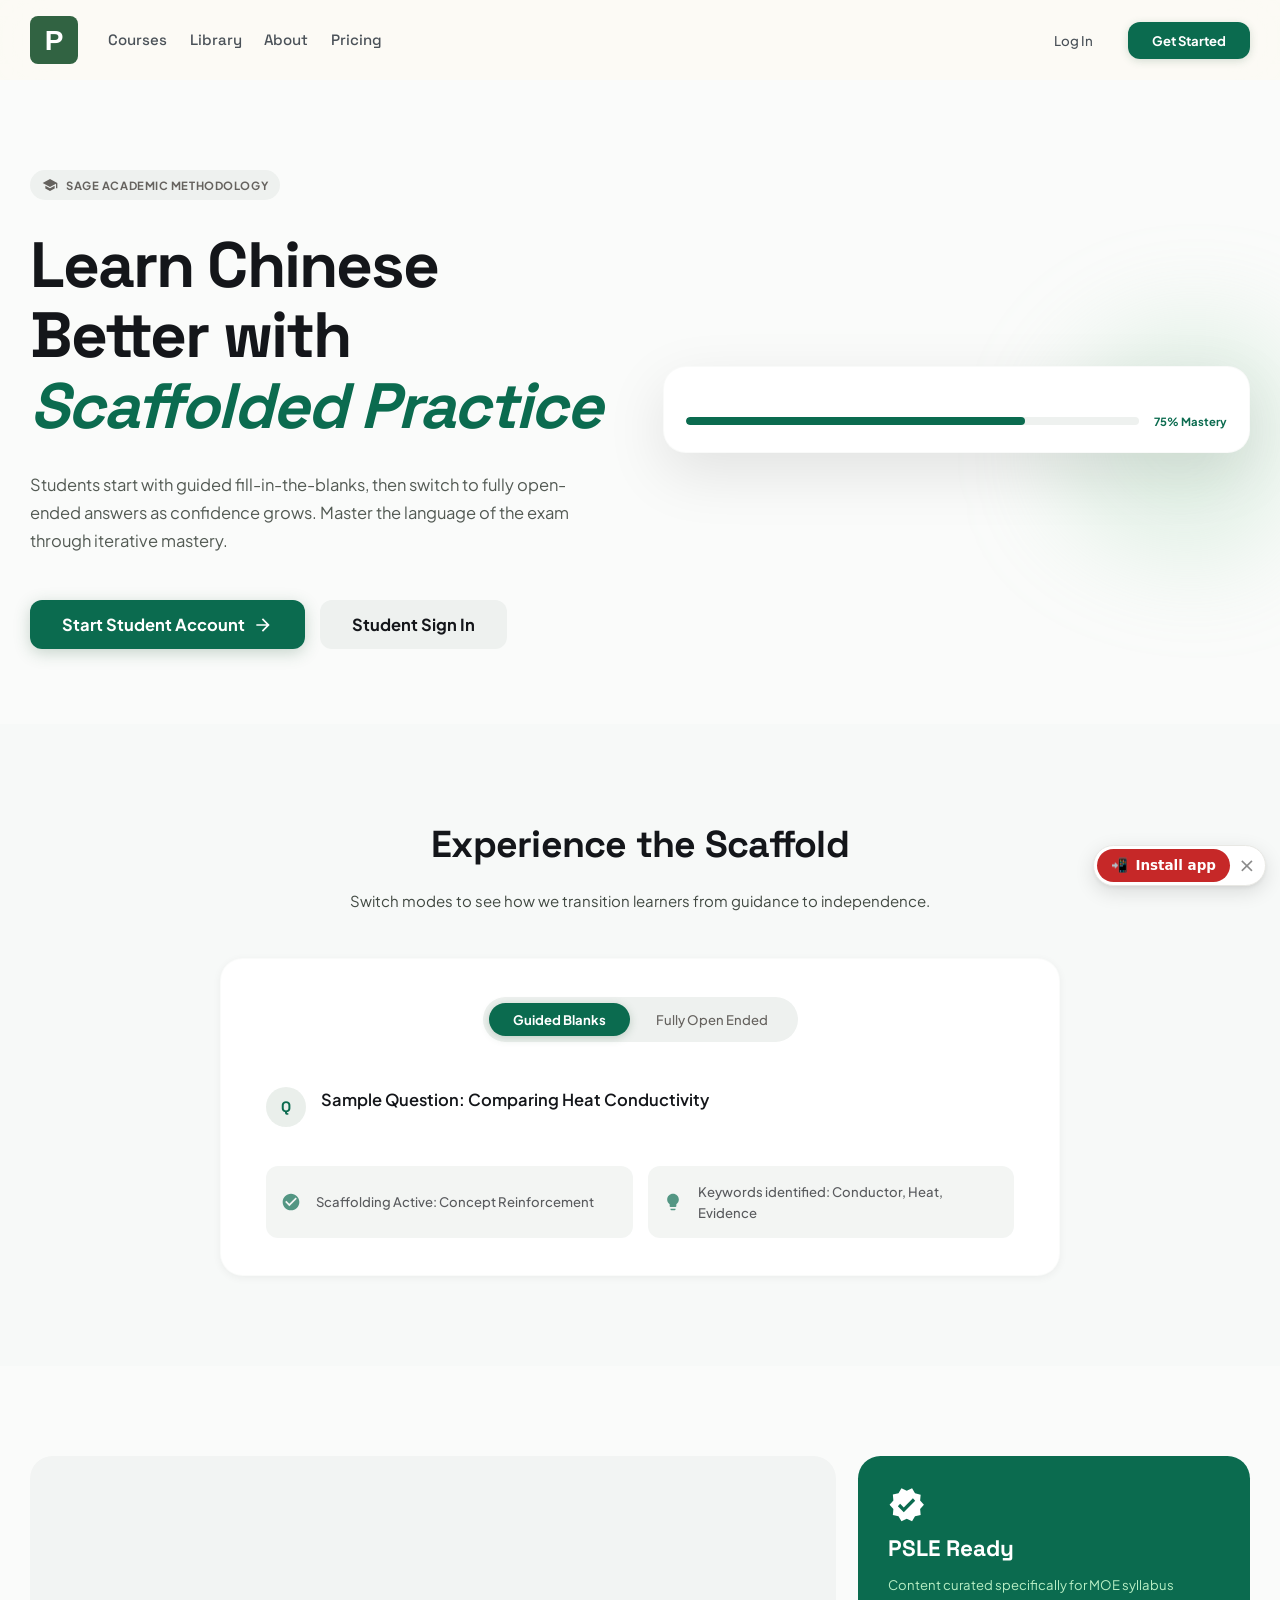
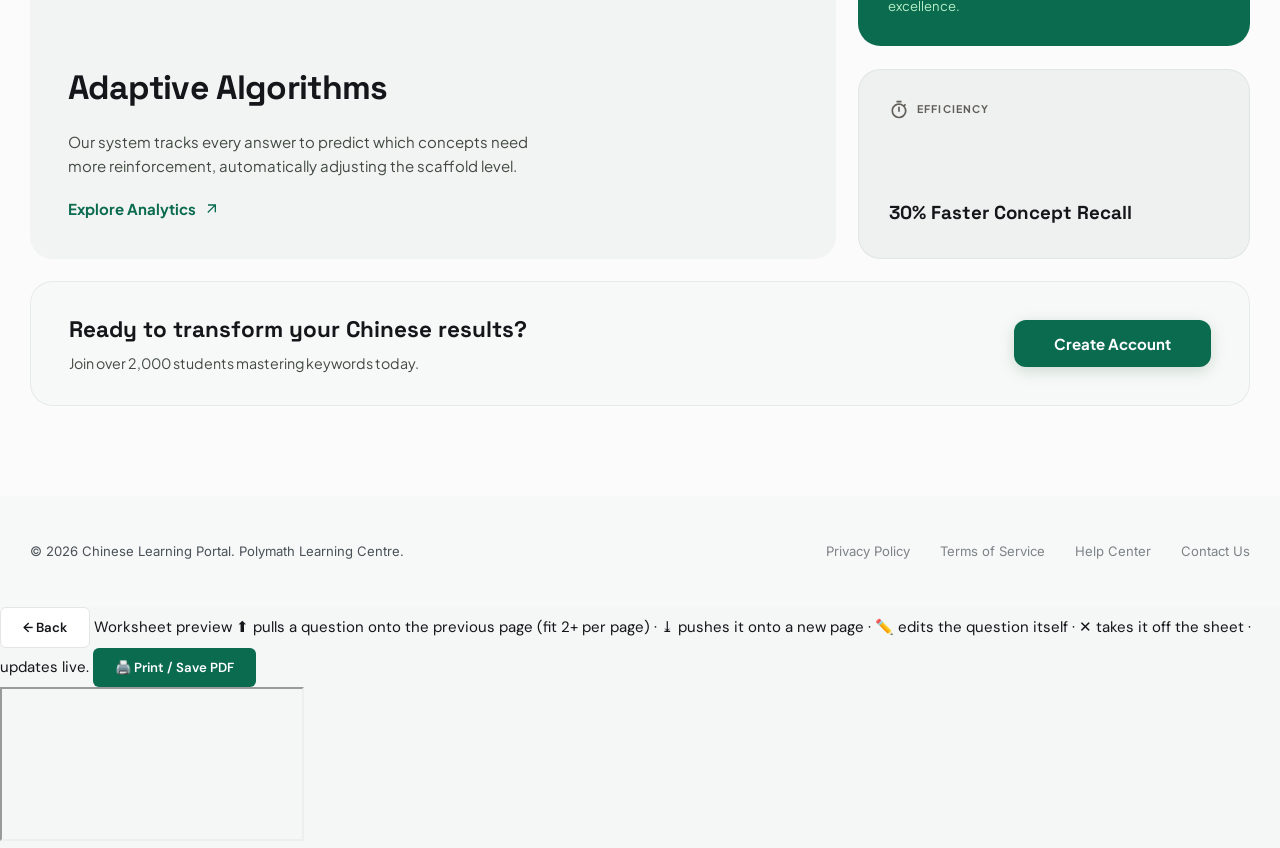
==== commit 09ff74f4: "Make the Chinese portal installable: Polymath install kit v2.0.0 (v2.41.0) - manifest.webmanifest, a" ====
--- a/index.html
+++ b/index.html
@@ -4,6 +4,18 @@
 <meta charset="UTF-8">
 <meta name="viewport" content="width=device-width, initial-scale=1.0">
 <title>Chinese Learning Portal — Polymath Learning Centre</title>
+<!-- 📲 Installable app (Polymath install kit v2.0.0): manifest + icons make "Install" / "Add to Home Screen"
+     work on PC, Android and iPhone/iPad. pwa-install.js registers sw.js and drives every [data-pwa-install] control.
+     See CLAUDE.md → "📲 Installable app". -->
+<link rel="manifest" href="manifest.webmanifest">
+<meta name="theme-color" content="#FFFFFF">
+<link rel="icon" type="image/png" sizes="32x32" href="assets/app-icons/favicon-32.png">
+<link rel="apple-touch-icon" href="assets/app-icons/apple-touch-icon.png">
+<meta name="apple-mobile-web-app-capable" content="yes">
+<meta name="mobile-web-app-capable" content="yes">
+<meta name="apple-mobile-web-app-title" content="Chinese">
+<meta name="apple-mobile-web-app-status-bar-style" content="default">
+<style>[data-pwa-install][data-pwa-hidden]{display:none!important}</style>
 <link rel="preconnect" href="https://dl.dropboxusercontent.com" crossorigin>
 <link rel="dns-prefetch" href="https://dl.dropboxusercontent.com">
 <link rel="preconnect" href="https://drive.google.com" crossorigin>
@@ -5245,6 +5257,11 @@
   border-radius: var(--radius-md);
 }
 .wse-row-missing { border-color: var(--accent-orange); background: var(--accent-orange-light); }
+/* 🔒 A question on the sheet whose release date has not come. It is not an
+   error and must not look like one — the orange "deleted" row above says
+   something is broken, this one says come back on the day. */
+.wse-row-locked { border-color: #a5b4fc; background: #eef2ff; }
+.wse-row-locked .wse-row-title { color: #4338ca; }
 .wse-num {
   flex: 0 0 auto;
   min-width: 22px;
@@ -6532,6 +6549,17 @@
 }
 @media print { .zhime-bar, .zhime-pill { display: none !important; } }
 
+/* 📲 The install kit's floating "Install app" button (pwa-install.js, .pwa-fab,
+   bottom-right, z-index 9990) only shows on a screen with no install control
+   of its own — the landing, sign-in and register pages; once signed in, the
+   sidebar's 📲 Install app takes over and it hides. Those screens keep two
+   things of the app's own in the same corner: the 拼音 pill (it appears as soon
+   as the caret is in the username box) and the toasts (a sign-in error). Both
+   step up above the button while it is showing, rather than the button being
+   moved, so the kit's file stays byte for byte the shared one. */
+body:has(> .pwa-fab:not([hidden])) .zhime-pill { bottom: 70px; }
+body:has(> .pwa-fab:not([hidden])) .toast-container { bottom: 72px; }
+
 </style>
 </head>
 <body>
@@ -7081,6 +7109,14 @@
       <div class="nav-item student-only" data-page="familysettings" onclick="navigateTo('familysettings')" style="display:none;">
         <svg viewBox="0 0 24 24" fill="none" stroke="currentColor" stroke-width="2" stroke-linecap="round" stroke-linejoin="round"><circle cx="12" cy="12" r="3"/><path d="M19.4 15a1.65 1.65 0 0 0 .33 1.82l.06.06a2 2 0 1 1-2.83 2.83l-.06-.06a1.65 1.65 0 0 0-1.82-.33 1.65 1.65 0 0 0-1 1.51V21a2 2 0 1 1-4 0v-.09a1.65 1.65 0 0 0-1-1.51 1.65 1.65 0 0 0-1.82.33l-.06.06a2 2 0 1 1-2.83-2.83l.06-.06a1.65 1.65 0 0 0 .33-1.82 1.65 1.65 0 0 0-1.51-1H3a2 2 0 1 1 0-4h.09a1.65 1.65 0 0 0 1.51-1 1.65 1.65 0 0 0-.33-1.82l-.06-.06a2 2 0 1 1 2.83-2.83l.06.06a1.65 1.65 0 0 0 1.82.33h0a1.65 1.65 0 0 0 1-1.51V3a2 2 0 1 1 4 0v.09a1.65 1.65 0 0 0 1 1.51h0a1.65 1.65 0 0 0 1.82-.33l.06-.06a2 2 0 1 1 2.83 2.83l-.06.06a1.65 1.65 0 0 0-.33 1.82v0a1.65 1.65 0 0 0 1.51 1H21a2 2 0 1 1 0 4h-.09a1.65 1.65 0 0 0-1.51 1z"/></svg>
         Settings
+      </div>
+      <!-- 📲 Install app (pwa-install.js, Polymath install kit): the browser's own install prompt, or
+           step-by-step help on iPhone / iPad / Safari. For EVERY role, so it is neither admin-only nor
+           student-only, and it has no data-page (it opens no page, so bookmarks and navigateTo skip it).
+           Starts data-pwa-hidden; the installer shows it, and hides it again inside the installed app. -->
+      <div class="nav-item nav-install" data-pwa-install data-pwa-hidden role="button" tabindex="0" title="Install Polymath Chinese as an app on this computer, phone or tablet — its own icon and window, no app store needed">
+        <svg viewBox="0 0 24 24" fill="none" stroke="currentColor" stroke-width="2" stroke-linecap="round" stroke-linejoin="round"><rect x="5" y="2" width="14" height="20" rx="2"/><path d="M12 7v7"/><path d="M9 11l3 3 3-3"/><path d="M10 18h4"/></svg>
+        Install app
       </div>
     </nav>
     <div id="saveStatusIndicator" style="display:none;width:100%;text-align:center;font-size:0.7rem;padding:4px 12px;border-radius:6px;margin:0 8px 6px;font-family:'Space Mono',monospace;letter-spacing:0.03em;"></div>
@@ -7538,7 +7574,7 @@
         <div class="filter-bar">
           <div class="search-box">
             <svg viewBox="0 0 24 24" fill="none" stroke="currentColor" stroke-width="2" stroke-linecap="round" stroke-linejoin="round"><circle cx="11" cy="11" r="8"/><line x1="21" y1="21" x2="16.65" y2="16.65"/></svg>
-            <input id="bankSearch" placeholder="Search words or \"phrases\" in title/content..." oninput="renderQuestionBank()">
+            <input id="bankSearch" placeholder="Search words or \"phrases\" in title/tags/content..." oninput="renderQuestionBank()">
           </div>
           <div class="ms-filter" id="bankTopicFilter">
             <button type="button" class="ms-toggle" id="bankTopicToggle" onclick="toggleBankTopicMenu(event)"
@@ -7657,7 +7693,7 @@
         <div class="filter-bar" style="margin-bottom:16px;">
           <div class="search-box">
             <svg viewBox="0 0 24 24" fill="none" stroke="currentColor" stroke-width="2" stroke-linecap="round" stroke-linejoin="round"><circle cx="11" cy="11" r="8"/><line x1="21" y1="21" x2="16.65" y2="16.65"/></svg>
-            <input id="vettingSearch" placeholder="Search words or \"phrases\" in title/content..." oninput="renderVettingList()">
+            <input id="vettingSearch" placeholder="Search words or \"phrases\" in title/tags/content..." oninput="renderVettingList()">
           </div>
         </div>
         <div class="unsaved-banner" style="display:none;"></div>
@@ -7755,7 +7791,7 @@
         <div class="filter-bar" style="margin-bottom:16px;">
           <div class="search-box">
             <svg viewBox="0 0 24 24" fill="none" stroke="currentColor" stroke-width="2" stroke-linecap="round" stroke-linejoin="round"><circle cx="11" cy="11" r="8"/><line x1="21" y1="21" x2="16.65" y2="16.65"/></svg>
-            <input id="answerKeysSearch" placeholder="Search title / topic…" oninput="renderAnswerKeysPage()">
+            <input id="answerKeysSearch" placeholder="Search title / topic / tags…" oninput="renderAnswerKeysPage()">
           </div>
           <label style="display:flex;align-items:center;gap:8px;font-size:0.85rem;cursor:pointer;white-space:nowrap;">
             <input type="checkbox" id="answerKeysOnlyMissing" checked onchange="renderAnswerKeysPage()"> Only ones still missing an answer key
@@ -8912,7 +8948,7 @@
 <div class="confirm-overlay" id="aiEngineOverlay">
   <div class="confirm-dialog" style="max-width:560px;text-align:left;max-height:88vh;overflow-y:auto;">
     <h3 style="margin-bottom:4px;">AI Engine</h3>
-    <p style="color:var(--text-muted);font-size:0.85rem;margin-bottom:16px;">Choose which AI powers every mode in this app — <strong>Create Question's AI answer &amp; explanation, Build from screenshot / PDF, Rapid add</strong>, plus marking and explanations. Switch to ChatGPT gpt-5.6-sol for heavy-duty question building, and back to Gemini for everyday use. Your choice applies to <strong>every signed-in device</strong> — set it once and every student follows until you change it back. It picks which is tried <strong>first</strong>, never which is available: whichever one you choose, the other takes over the moment it refuses — a spending cap, a quota, a connection that drops — so a run never comes back empty because one of them was down.</p>
+    <p style="color:var(--text-muted);font-size:0.85rem;margin-bottom:16px;">ChatGPT <strong>gpt-6.1-sol</strong> is the default for text, vision and thinking — including answers, explanations, screenshots, PDFs, Rapid add, marking and widgets. Gemini and Kimi take over automatically if the preferred provider refuses. Your engine choice applies to <strong>every signed-in device</strong>. It picks which is tried <strong>first</strong>, never which is available.</p>
 
     <div class="form-group">
       <label class="form-label">Right now</label>
@@ -8922,23 +8958,26 @@
     <div class="form-group">
       <label class="form-label">Engine</label>
       <label style="display:flex;align-items:center;gap:10px;font-size:0.9rem;cursor:pointer;padding:10px 12px;border:1px solid var(--border);border-radius:10px;margin-bottom:8px;">
-        <input type="radio" name="aiEngineChoice" value="gemini" checked onchange="aiEngineChoicePreview('gemini')">
-        <span><strong>Gemini 3.8 Flash</strong> <span style="color:var(--text-muted);">— Firebase AI Logic &middot; default &middot; no key needed</span></span>
+        <input type="radio" name="aiEngineChoice" value="gemini" onchange="aiEngineChoicePreview('gemini')">
+        <span><strong>Gemini 3.8 Flash</strong> <span style="color:var(--text-muted);">— automatic backup &middot; Firebase AI Logic &middot; no key needed</span></span>
       </label>
       <label style="display:flex;align-items:center;gap:10px;font-size:0.9rem;cursor:pointer;padding:10px 12px;border:1px solid var(--border);border-radius:10px;">
-        <input type="radio" name="aiEngineChoice" value="openai" onchange="aiEngineChoicePreview('openai')">
-        <span><strong>ChatGPT</strong> <span style="color:var(--text-muted);">— gpt-5.6-sol &middot; key held on the server &middot; nothing to set up</span></span>
+        <input type="radio" name="aiEngineChoice" value="openai" checked onchange="aiEngineChoicePreview('openai')">
+        <span><strong>ChatGPT</strong> <span style="color:var(--text-muted);">— gpt-6.1-sol &middot; default text, vision and thinking &middot; server key</span></span>
       </label>
       <label style="display:flex;align-items:center;gap:10px;font-size:0.9rem;cursor:pointer;padding:10px 12px;border:1px solid var(--border);border-radius:10px;margin-top:8px;">
         <input type="radio" name="aiEngineChoice" value="kimi" onchange="aiEngineChoicePreview('kimi')">
-        <span><strong>Kimi</strong> <span style="color:var(--text-muted);">— Moonshot AI &middot; a third supplier, on its own bill and its own cap</span></span>
+        <span><strong>Kimi</strong> <span style="color:var(--text-muted);">— automatic backup &middot; Moonshot AI</span></span>
       </label>
     </div>
 
     <div class="form-group">
       <label class="form-label">ChatGPT model</label>
       <select id="aiEngineModel" class="form-input">
-        <option value="gpt-5.6-sol" selected>gpt-5.6-sol &mdash; newest (recommended)</option>
+        <option value="gpt-6.1-sol" selected>gpt-6.1-sol &mdash; default text, vision and thinking</option>
+        <option value="gpt-6-astra">gpt-6-astra</option>
+        <option value="gpt-6-astra-fast">gpt-6-astra-fast &mdash; same model, quicker, less thinking</option>
+        <option value="gpt-5.6-sol">gpt-5.6-sol &mdash; the previous flagship</option>
         <option value="gpt-4o-mini">gpt-4o-mini &mdash; fast &amp; cheap</option>
         <option value="gpt-4o">gpt-4o</option>
         <option value="gpt-4.1">gpt-4.1</option>
@@ -9354,7 +9393,7 @@
 
     <div class="form-group">
       <label class="form-label">Select Question from Bank</label>
-      <input type="text" id="scheduleSearchInput" class="form-input" placeholder="Search questions..." oninput="filterScheduleQuestions()" style="margin-bottom:10px;">
+      <input type="text" id="scheduleSearchInput" class="form-input" placeholder="Search questions by title, topic or tag..." oninput="filterScheduleQuestions()" style="margin-bottom:10px;">
       <div id="scheduleQuestionList" class="schedule-question-list"></div>
     </div>
 
@@ -9456,7 +9495,7 @@
           <span class="wse-col-title">Add from the bank <span class="wse-count" id="wseBankCount"></span></span>
         </div>
         <div class="wse-filters">
-          <input type="text" id="wseSearch" placeholder="Search the bank…" oninput="wseRenderBank()">
+          <input type="text" id="wseSearch" placeholder="Search the bank — title, tags or wording…" oninput="wseRenderBank()">
           <select id="wseLevel" onchange="wseRenderBank()">
             <option value="">All Levels</option>
             <option value="P3">P3</option>
@@ -9551,7 +9590,7 @@
     <h3 id="ppAssignTitle" style="margin-bottom:6px;">Attach a question</h3>
     <div id="ppAssignInfo" style="padding:10px 12px;background:var(--surface-alt,#fafbfa);border:1px solid var(--border);border-radius:10px;margin-bottom:10px;"></div>
     <div id="ppAssignDiff" style="display:flex;align-items:center;gap:8px;flex-wrap:wrap;margin-bottom:12px;"></div>
-    <input id="ppAssignSearch" class="form-input" type="text" placeholder="Search your question bank by title, topic or content…" oninput="ppRenderAssignList()" style="margin-bottom:6px;">
+    <input id="ppAssignSearch" class="form-input" type="text" placeholder="Search your question bank by title, topic, tags or content…" oninput="ppRenderAssignList()" style="margin-bottom:6px;">
     <div id="ppAssignCount" style="font-size:0.76rem;color:var(--text-muted);margin-bottom:8px;"></div>
     <div id="ppAssignList" style="flex:1;overflow-y:auto;min-height:120px;"></div>
     <div class="btn-group" style="justify-content:space-between;margin-top:14px;gap:8px;flex-wrap:wrap;">
@@ -9722,7 +9761,7 @@
     <textarea id="ppCeNote" class="form-input" rows="3" placeholder="Why this pattern matters and what to master" style="margin-bottom:12px;resize:vertical;"></textarea>
     <label class="form-label">Questions in this concept</label>
     <div id="ppCeSelected" style="display:flex;flex-wrap:wrap;gap:6px;margin:6px 0 8px;"></div>
-    <input id="ppCeSearch" class="form-input" type="text" placeholder="Filter questions to add…" oninput="ppRenderConceptPicker()" style="margin-bottom:8px;">
+    <input id="ppCeSearch" class="form-input" type="text" placeholder="Filter by year, number, topic, title or tag…" oninput="ppRenderConceptPicker()" style="margin-bottom:8px;">
     <div id="ppCePicker" style="flex:1;overflow-y:auto;min-height:120px;max-height:280px;border:1px solid var(--border);border-radius:10px;padding:10px;"></div>
     <div class="btn-group" style="justify-content:space-between;margin-top:16px;gap:8px;flex-wrap:wrap;">
       <button class="btn btn-outline" id="ppCeDeleteBtn" onclick="ppDeleteConceptFromEditor()" style="display:none;color:var(--accent-red,#b23b36);">Delete</button>
@@ -10576,5 +10615,8 @@
      before the page can paint, and the browser fetches and compiles it in
      parallel with the markup instead of afterwards. -->
 <script type="module" src="app.js"></script>
+<!-- 📲 The installer (Polymath install kit v2.0.0) — a classic deferred script, never type=module.
+     ?v= is the KIT's version, not APP_VERSION: the file is shared byte for byte with every Polymath app. -->
+<script defer src="pwa-install.js?v=2.0.0" data-app-name="Polymath Chinese" data-app-key="chinese" data-app-icon="assets/app-icons/icon-192.png" data-accent="#C62828" data-sw="sw.js" data-floating="auto"></script>
 </body>
-</html>
+</html>
